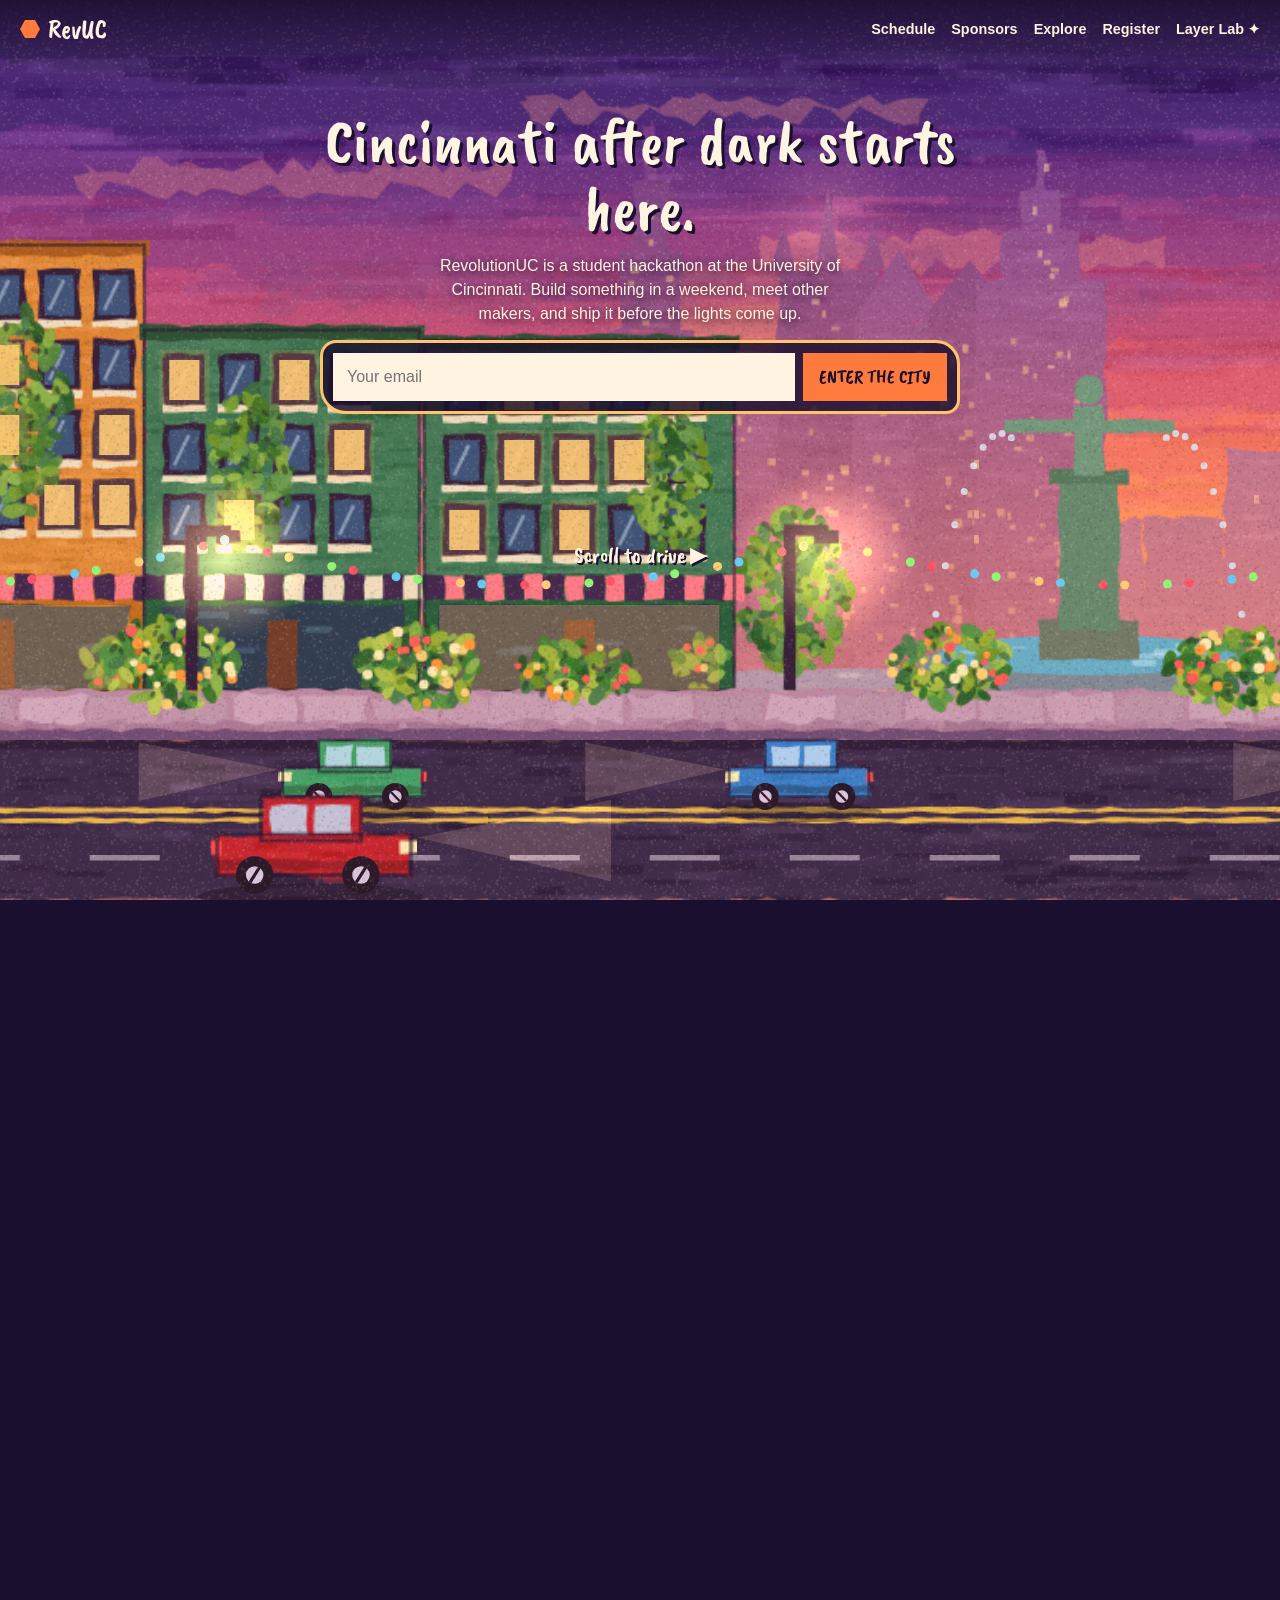
==== index.html @ 21fd662c "fixed index + added layerlab" ====
<!DOCTYPE html>
<html lang="en">
<head>
<meta charset="utf-8">
<meta name="viewport" content="width=device-width, initial-scale=1, viewport-fit=cover">
<title>RevUC – Cincinnati Painted Drive</title>
<link href="https://fonts.googleapis.com/css2?family=Caveat+Brush&display=swap" rel="stylesheet">
<style>
:root{--ink:#1a0f2e;--orange:#ff7a3d;--gold:#ffc46b;--paper:#fff3e2;--magenta:#c2307a;--glass:rgba(26,15,46,.82);
--px:"Caveat Brush","Comic Sans MS",cursive;
box-sizing:border-box;padding-top:env(safe-area-inset-top,0px);padding-bottom:env(safe-area-inset-bottom,0px);color-scheme:dark}
html{scroll-padding-top:env(safe-area-inset-top,0px)}
*{box-sizing:border-box}
body{margin:0;background:var(--ink);color:var(--paper);font-family:"Chivo","Helvetica Neue",Arial,sans-serif;overflow-x:hidden}
#track{height:650vh}
#stage{position:sticky;top:0;height:100vh;overflow:hidden;background:linear-gradient(#2b1a5e 0%,#5e2a88 28%,#a8367f 46%,#ee6358 62%,#ffb35c 74%,#2a1a44 75%)}   /* sunset fallback, always visible */
#loading{position:absolute;left:50%;bottom:12vh;transform:translateX(-50%);z-index:9;font-family:var(--px);font-size:1.4rem;text-shadow:2px 2px 0 #1a0f2e;text-align:center;max-width:90vw}
#cv{position:absolute;inset:0;width:100%;height:100%}
header{position:fixed;top:0;left:0;right:0;z-index:20;display:flex;justify-content:space-between;align-items:center;padding:calc(12px + env(safe-area-inset-top,0px)) 20px 12px;background:linear-gradient(rgba(26,15,46,.85),transparent)}
.logo{font-family:var(--px);font-size:1.7rem;color:var(--paper);text-decoration:none;display:flex;align-items:center;gap:8px}
.logo i{width:20px;height:20px;background:var(--orange);clip-path:polygon(25% 5%,75% 5%,100% 50%,75% 95%,25% 95%,0 50%)}
nav a{color:var(--paper);text-decoration:none;margin-left:16px;font-weight:700;font-size:.9rem}
nav a:hover,nav a:focus-visible{color:var(--gold);outline:none;text-decoration:underline}
#hero{position:absolute;left:50%;top:12vh;transform:translateX(-50%);width:min(640px,92vw);text-align:center;z-index:7}
#hero h1{font-family:var(--px);font-weight:400;font-size:clamp(2rem,6vw,4rem);line-height:1.05;margin:0;text-shadow:3px 3px 0 #1a0f2e}
#hero p{font-size:1rem;line-height:1.5;margin:12px auto 0;max-width:46ch;text-shadow:0 2px 8px rgba(26,15,46,.95)}
.enter{display:flex;gap:8px;flex-wrap:wrap;margin-top:14px;background:var(--glass);padding:10px;border:3px solid var(--gold);border-radius:16px 24px 14px 26px}
.enter input{flex:1 1 180px;padding:12px 14px;border:0;font:inherit;background:#fff3e2;color:#1a0f2e}
.enter button{padding:12px 16px;border:0;background:var(--orange);color:#1a0f2e;font-family:var(--px);font-size:1.2rem;cursor:pointer}
button:focus-visible,input:focus-visible{outline:3px solid var(--gold);outline-offset:2px}
#msg{min-height:1.4em;margin:8px 0 0;font-weight:700;color:var(--gold)}
#hint{position:absolute;left:50%;top:60vh;transform:translateX(-50%);z-index:7;font-family:var(--px);font-size:1.4rem;text-shadow:2px 2px 0 #1a0f2e;white-space:nowrap}
.o{position:absolute;left:0;top:0;transform-origin:50% 100%;translate:-50% -100%;z-index:4}
.sign{position:relative;width:460px;height:440px}
.pole{position:absolute;left:50%;bottom:0;width:14px;height:50%;background:#2c2c3e;transform:translateX(-50%)}
.hex{position:absolute;left:50%;top:0;transform:translateX(-50%);width:260px;height:170px;background:var(--paper);clip-path:polygon(22% 0,78% 0,100% 50%,78% 100%,22% 100%,0 50%);display:grid;place-items:center}
.hex::before{content:"";position:absolute;inset:7px;background:var(--ink);clip-path:inherit}
.hex h2{position:relative;font-family:var(--px);font-weight:400;font-size:2rem;margin:0}
.arrow{position:absolute;background:var(--paper);color:var(--ink);padding:8px 14px;font-weight:700;font-size:13px;line-height:1.25;white-space:nowrap}
.arrow b{display:block;font-size:12px;color:var(--magenta)}
.a1{left:0;top:42%;clip-path:polygon(0 50%,12% 0,100% 0,100% 100%,12% 100%);padding-left:26px}
.a2{right:0;top:42%;clip-path:polygon(0 0,88% 0,100% 50%,88% 100%,0 100%);padding-right:28px}
.a3{left:0;top:62%;clip-path:polygon(0 50%,12% 0,100% 0,100% 100%,12% 100%);padding-left:26px}
.a4{right:0;top:62%;clip-path:polygon(0 0,88% 0,100% 50%,88% 100%,0 100%);padding-right:28px}
.spons{position:relative;width:560px;height:150px}
.spons::before,.spons::after{content:"";position:absolute;top:-70px;width:5px;height:70px;background:#2c2c3e}
.spons::before{left:70px}.spons::after{right:70px}
.spons .bar{position:absolute;left:0;right:0;top:0;height:150px;background:#2c2c3e;border:4px solid #6a6a86;padding:10px 14px}
.spons h2{font-family:var(--px);font-weight:400;font-size:1.9rem;letter-spacing:.08em;text-align:center;margin:0 0 10px}
.logos{display:flex;gap:10px}
.logos div{flex:1;height:70px;background:var(--paper);color:var(--magenta);display:grid;place-items:center;font-weight:800}
.spons .p1,.spons .p2{position:absolute;top:150px;bottom:0;width:16px;background:#2c2c3e}
.p1{left:30px}.p2{right:30px}
/* subway-style map sign near the end of the drive */
.subwrap{position:relative;width:860px;padding-bottom:70px}
.sub{position:relative;background:#14172a;border:6px solid #0b0c18;border-radius:14px;padding-bottom:10px}
.subhead{display:flex;align-items:center;gap:14px;padding:12px 18px;background:#0b0c18}
.bullet{width:48px;height:48px;border-radius:50%;background:#e0407f;color:#fff;display:grid;place-items:center;font-family:var(--px);font-size:1.9rem}
.sub h2{font-family:var(--px);font-weight:400;font-size:2.6rem;margin:0;color:#fff;line-height:1}
.dest{margin-left:auto;font-weight:700;font-size:.95rem;color:#ffe9a8}
.sub .map{background:#fff;border:3px solid #1d1a26;border-radius:6px;margin:10px 14px 0}
.sub .map svg{width:100%;height:auto;display:block}
.sub .cap{margin:8px 18px 0;min-height:2.6em;color:#fff;font-size:1.05rem}
.legs i{position:absolute;bottom:0;width:16px;height:72px;background:#2c2c3e}
.legs i:first-child{left:90px}.legs i:last-child{right:90px}
.road-line{fill:none;stroke:#1d1a26;stroke-width:7;stroke-linecap:round;stroke-linejoin:round}
.road-in{fill:none;stroke:#fff;stroke-width:3;stroke-linecap:round}
.node{cursor:pointer}
.node circle{fill:#ffe9a8;stroke:#1d1a26;stroke-width:4;transition:fill .2s}
.node:hover circle,.node:focus-visible circle,.node.on circle{fill:#e0407f}
.node text{font-weight:600;font-size:15px;fill:#1d1a26}
</style>
</head>
<body>
<header>
  <a class="logo" href="#start"><i></i>RevUC</a>
  <nav><a href="#schedule">Schedule</a><a href="#sponsors">Sponsors</a><a href="#explore">Explore</a><a href="#enter">Register</a><a href="layerLab.html">Layer Lab ✦</a></nav>
</header>
<main>
<div id="track">
 <div id="stage">
  <canvas id="cv" aria-label="Hand-painted Cincinnati street at sunset with a car driving right"></canvas>

  <div class="o" id="sched"><div class="sign"><div class="pole"></div><div class="hex"><h2>SCHEDULE</h2></div>
    <div class="arrow a1"><b>Fri, 6–8 PM</b>Check-in &amp; dinner</div><div class="arrow a2"><b>Fri, 9 PM</b>Opening &amp; mixer</div>
    <div class="arrow a3"><b>Sat, 10 AM–12 PM</b>Workshops</div><div class="arrow a4"><b>Sun, 11 AM</b>Demos &amp; awards</div></div></div>
  <div class="o" id="spon"><div class="spons"><div class="bar"><h2>SPONSORS</h2><div class="logos"><div>Logo</div><div>Logo</div><div>Logo</div><div>Logo</div></div></div></div></div>


  <!-- Subway-style map sign (the Explore Rev UC map); positioned along the road by the script -->
  <div class="o" id="subway"><div class="subwrap"><div class="sub">
    <div class="subhead"><span class="bullet">R</span><h2>Explore Rev UC</h2><span class="dest">Express to 1819 Innovation Hub ▶</span></div>
    <div class="map"><svg viewBox="0 0 800 420" role="img" aria-label="Map of the venue">
      <!-- Route: the id lets the train follow this exact path -->
      <path id="route" class="road-line" d="M120 100 C220 110 260 150 340 130 S470 110 540 150 S680 250 640 300 S520 300 450 280 S330 290 260 340 S160 350 150 270 S200 220 270 215 S380 200 440 230"/>
      <path class="road-in" d="M120 100 C220 110 260 150 340 130 S470 110 540 150 S680 250 640 300 S520 300 450 280 S330 290 260 340 S160 350 150 270 S200 220 270 215 S380 200 440 230"/>
      <!-- Train: 3 cars following the route; later start times make them trail the lead car -->
      <g id="train">
      <g><animateMotion dur="18s" begin="0s" repeatCount="indefinite" rotate="auto"><mpath href="#route"/></animateMotion>
        <animate attributeName="opacity" values="0;1;1;0" keyTimes="0;.04;.96;1" dur="18s" begin="0s" repeatCount="indefinite"/>
        <rect x="-13" y="-8" width="26" height="16" rx="3" fill="#6a2fd1" stroke="#1d1a26" stroke-width="3"/><rect x="-8" y="-4" width="5" height="5" fill="#fff"/><rect x="2" y="-4" width="5" height="5" fill="#fff"/></g>
      <g><animateMotion dur="18s" begin="-0.45s" repeatCount="indefinite" rotate="auto"><mpath href="#route"/></animateMotion>
        <animate attributeName="opacity" values="0;1;1;0" keyTimes="0;.04;.96;1" dur="18s" begin="-0.45s" repeatCount="indefinite"/>
        <rect x="-13" y="-8" width="26" height="16" rx="3" fill="#e0407f" stroke="#1d1a26" stroke-width="3"/><rect x="-8" y="-4" width="5" height="5" fill="#fff"/><rect x="2" y="-4" width="5" height="5" fill="#fff"/></g>
      <g><animateMotion dur="18s" begin="-0.9s" repeatCount="indefinite" rotate="auto"><mpath href="#route"/></animateMotion>
        <animate attributeName="opacity" values="0;1;1;0" keyTimes="0;.04;.96;1" dur="18s" begin="-0.9s" repeatCount="indefinite"/>
        <rect x="-14" y="-8" width="28" height="16" rx="6" fill="#f6c945" stroke="#1d1a26" stroke-width="3"/><rect x="-4" y="-4" width="5" height="5" fill="#fff"/><rect x="5" y="-4" width="6" height="5" fill="#8fe3f0"/></g>
      </g>
      <!-- Stops: data-t is the text shown when a stop is tapped -->
      <g id="nodes">
      <g class="node" tabindex="0" data-t="Check-in: pick up your badge and meet your team."><circle cx="120" cy="100" r="16"/><text x="100" y="72">Check-in</text></g>
      <g class="node" tabindex="0" data-t="Hacking floor: where teams build for the whole event."><circle cx="340" cy="130" r="16"/><text x="318" y="108">Hack floor</text></g>
      <g class="node" tabindex="0" data-t="Workshops: short sessions on tools, APIs, and design."><circle cx="540" cy="150" r="16"/><text x="520" y="128">Workshops</text></g>
      <g class="node" tabindex="0" data-t="Food and rest: meals, snacks, and a quiet corner."><circle cx="640" cy="300" r="16"/><text x="588" y="340">Food + rest</text></g>
      <g class="node" tabindex="0" data-t="Mentors: drop in for help on a stuck project."><circle cx="260" cy="340" r="16"/><text x="236" y="378">Mentors</text></g>
      <g class="node" tabindex="0" data-t="Demo stage: show what you built and meet the judges."><circle cx="440" cy="230" r="16"/><text x="410" y="266">Demos</text></g>
      </g>
    </svg></div>
    <div class="cap" id="cap" aria-live="polite">Tap a stop to see what happens there.</div>
  </div><div class="legs"><i></i><i></i></div></div></div>

  <div id="hero">
    <h1>Cincinnati after dark starts here.</h1>
    <p>RevolutionUC is a student hackathon at the University of Cincinnati. Build something in a weekend, meet other makers, and ship it before the lights come up.</p>
    <form class="enter" onsubmit="return false">
      <input id="city" type="email" placeholder="Your email" aria-label="Your email">
      <button id="go" type="button">ENTER THE CITY</button>
    </form>
    <div id="msg" role="status"></div>
  </div>
  <div id="loading">Painting the city…</div>
  <div id="hint">Scroll to drive ▶</div>
 </div>
</div>
</main>

<script>
(function(){
/* ========== SETTINGS ==========
   Everything is drawn in "units" on a canvas that is 180 units tall (VH).
   GY = ground line under the buildings, RD = top of the road, WL = total world length. */
var VH=180,GY=138,RD=148,WL=3800,RS=3;
var cv=document.getElementById('cv'),g=cv.getContext('2d'),track=document.getElementById('track'),
    hero=document.getElementById('hero'),hint=document.getElementById('hint'),
    sched=document.getElementById('sched'),spon=document.getElementById('spon'),subw=document.getElementById('subway');
var W,H,VW,U,DPR,camMax,camS=0,SX,PX,BX,seed=5,FAR=[],MID=[],gaps=[],cars=[],BR={},t=0,pr=0,vel=0,S={},LM={},grain;

/* ====================================================================
   IMAGE SWAP POINTS  (put your own artwork here)
   --------------------------------------------------------------------
   Everything on screen is painted by code at startup. To use an image
   instead, set the matching entry below to a URL. Leave null to keep the
   painted version. Each image is auto-fitted: it is scaled to the layer's
   height and repeated sideways, so a wide panorama that tiles works best.
   (Tiles, sprites and the paper grain are stretched to their exact size.)

   In a published artifact, remote URLs are blocked: use a data: URL
   ('data:image/png;base64,....'). On your own site, use normal paths
   such as 'img/far.png'.

   LAYER ORDER (back to front)      parallax   export size (3 px per unit)
     1  sky       sunset bands, clouds     2%   any width x 540 px
     2  sun       sun disc + halo          3%   240 x 240 px
     3  far       far skyline + towers    10%   any width x 540 px
     4  midfar    Union Terminal          22%   any width x 540 px
     5  mid       street buildings, Fountain Square, UC, 1819 Hub   55%   any width x 540 px
     6  bridge    Roebling Bridge        100%   3060 x 540 px (world strip)
     7  walk      sidewalk + lamps       100%   1080 x 150 px (tile, repeats every 360 units)
     8  road      asphalt                100%   1080 x 96 px  (tile, repeats every 360 units)
     9  cars      7 sprites, facing right       102 x 60 px each (index 6 = player's car)
    10  glow      soft light sprite (lamps, windows)   102 x 102 px
    11  grain     paper texture over everything   any square, repeats
   ==================================================================== */
var IMAGES={sky:null,sun:null,far:null,midfar:null,mid:null,bridge:null,walk:null,road:null,
            cars:[null,null,null,null,null,null,null],glow:null,grain:null};
/* Effects that are drawn by code at fixed spots (flashing windows, tower glows, fountain spray).
   They switch off automatically when you replace the layer they sit on, so they don't float in the wrong place. */
var FX={windows:true,glow:true,spray:true};
/* Q = scroll progress (0 to 1) at which each landmark is centered on screen */
var Q={carew:.08,fifth:.14,gat:.18,pnc:.22,scripps:.26,ws:.30,fs:.12,sch:.24,br:.34,ut:.66,uc:.80,sub:.86};
function rnd(){seed=(seed*16807)%2147483647;return seed/2147483647}
function hh(a,b){var n=Math.sin(a*12.9898+b*78.233)*43758.5453;return n-Math.floor(n)}
function mod(a,n){return((a%n)+n)%n}
function cl(v){return v<0?0:v>255?255:v|0}
function jit(col,k){if(col.charAt(0)!=='#')return col;var n=parseInt(col.slice(1),16),d=(rnd()-.5)*k;return'rgb('+cl((n>>16)+d)+','+cl((n>>8&255)+d)+','+cl((n&255)+d)+')'}
function dk(col,k){var n=parseInt(col.slice(1),16);return'rgb('+cl((n>>16)-k)+','+cl((n>>8&255)-k)+','+cl((n&255)-k)+')'}
function mk(w,h){var c=document.createElement('canvas');c.width=Math.ceil(w*RS);c.height=Math.ceil(h*RS);var x=c.getContext('2d');x.scale(RS,RS);return{c:c,x:x}}

/* ========== BRUSH HELPERS (the painted look) ========== */
function poly(c,x,y,w,h,col,wb,a){var J=function(){return(rnd()-.5)*2*wb},i;c.globalAlpha=a==null?1:a;c.fillStyle=col;c.beginPath();c.moveTo(x+J(),y+J());
  for(i=x;i<x+w;i+=3)c.lineTo(i,y+J());for(i=y;i<y+h;i+=3)c.lineTo(x+w+J(),i);for(i=x+w;i>x;i-=3)c.lineTo(i,y+h+J());for(i=y+h;i>y;i-=3)c.lineTo(x+J(),i);c.closePath();c.fill();c.globalAlpha=1}
function strokes(c,x,y,w,h,col,n,len,a,th){c.globalAlpha=a;for(var i=0;i<n;i++){var l=len*(.5+rnd());c.fillStyle=jit(col,50);c.fillRect(x+rnd()*Math.max(1,w-l),y+rnd()*h,l,th*(.6+rnd()))}c.globalAlpha=1}
function wall(c,x,y,w,h,col){poly(c,x,y,w,h,col,.7);strokes(c,x,y,w,h,col,w*h/10,9,.35,1.3);strokes(c,x,y,w,h,dk(col,45),w*h/38,5,.3,.7)}
function leaf(c,x,y,r,col,a){c.save();c.translate(x,y);c.rotate(rnd()*3.14);c.globalAlpha=a;c.fillStyle=col;c.beginPath();c.ellipse(0,0,r,r*.55,0,0,6.283);c.fill();c.restore();c.globalAlpha=1}
function foliage(c,x,y,w,h,cols,fl){var n=w*h/4|0,i,a,r;
  for(i=0;i<n;i++){a=rnd()*6.283;r=Math.sqrt(rnd());leaf(c,x+w/2+Math.cos(a)*r*w/2,y+h/2+Math.sin(a)*r*h/2,1.1+rnd()*1.6,jit(cols[rnd()*cols.length|0],44),.93)}
  for(i=0;i<n/6;i++){a=rnd()*6.283;r=Math.sqrt(rnd());leaf(c,x+w/2+Math.cos(a)*r*w/2,y+h/2+Math.sin(a)*r*h/2,.6+rnd()*.5,'#1c2a24',.55)}
  if(fl)for(i=0;i<n/5;i++){a=rnd()*6.283;r=Math.sqrt(rnd());c.fillStyle=fl[rnd()*fl.length|0];c.beginPath();c.arc(x+w/2+Math.cos(a)*r*w/2,y+h/2+Math.sin(a)*r*h/2,.7+rnd()*.5,0,6.283);c.fill()}}
function circ(c,cx,cy,r,col,a){c.globalAlpha=a;c.fillStyle=col;c.beginPath();for(var i=0;i<18;i++){var an=i/18*6.283,rr=r*(1+(rnd()-.5)*.07);c.lineTo(cx+Math.cos(an)*rr,cy+Math.sin(an)*rr)}c.closePath();c.fill();c.globalAlpha=1}

/* ========== BUILD: lay out the world (positions only, no drawing) ========== */
function build(){
  seed=5;camMax=WL-VW;var x=-10,L=camMax*.1+VW+60,i;FAR=[];
  // generic far skyline filler
  while(x<L){var w=9+(rnd()*12|0),h=22+(rnd()*48|0),b={x:x,w:w,h:h,win:[]};
    for(var wy=GY-h+4;wy<GY-30;wy+=5)for(var wx=2;wx<w-2;wx+=4)if(rnd()<.16)b.win.push(wx,wy,rnd()*9|0);
    FAR.push(b);x+=w+(rnd()*3|0)}
  // named downtown towers sit on the far layer (moves at 10% of the car's speed)
  ['carew','fifth','gat','pnc','scripps','ws'].forEach(function(n){LM[n]=Q[n]*camMax*.1+VW*.5});
  LM.ut=Q.ut*camMax*.22+VW*.5;                      // Union Terminal: mid-far layer (22%)
  // Roebling Bridge: a full-speed foreground strip; tower 1 reaches the car at scroll Q.br
  var t1=Q.br*camMax+VW*(.12+.5*Q.br)+22;
  BR={x0:t1-130,w:1020,t1:130,t2:890};
  // mid layer (55% speed): gaps where no regular buildings are drawn
  var cfs=Q.fs*camMax*.55+VW*.5,cut=Q.ut*camMax*.55+VW*.5;LM.fs=cfs;
  gaps=[[cfs-80,cfs+80],[.55*(BR.x0-VW)-10,.55*(BR.x0+BR.w)+VW+10],[cut-VW*.58,cut+VW*.58]];   // fountain, bridge, terminal
  var specs=[{c:Q.uc*camMax*.55+VW*.5,w:170,sp:'uc'},{c:camMax*.55+VW*.74,w:176,sp:'hub'}],si=0;
  var pal=[['#b5503a','#7e2f22'],['#e08a3a','#a85a1f'],['#7a3a78','#4d2049'],['#3a7a58','#214d35'],['#3a4a80','#212a4f'],['#c8643a','#823a20'],['#d9b45a','#a8822f']];
  MID=[];x=-20;L=camMax*.55+VW+80;
  while(x<L){gaps.forEach(function(gp){if(x>gp[0]-30&&x<gp[1])x=gp[1]});
    if(si<2&&x>=specs[si].c-specs[si].w/2-20){          // UC campus + 1819 Innovation Hub
      var s=specs[si++],hub=s.sp==='hub',m={x:Math.max(x,s.c-s.w/2),w:s.w,h:hub?108:112,sp:s.sp,c:hub?'#7a96b4':'#9a3a2e',d:hub?'#4a6684':'#5a1f1a',aw:'#fff',bar:false,lit:hub,vine:false,tank:false,ww:hub?26:6,wh:hub?14:8,lr:hub?[s.w/2-17,26,34,26]:null,win:[]};
      if(hub){for(var ry=18;ry<=62;ry+=22)for(var rx=12;rx<150;rx+=40){var q=rnd();m.win.push(rx,ry,q<.5?1:(q<.7?2:0),rnd()*9|0)}}
      else{[6,22,38,112,152].forEach(function(dx){[66,78].forEach(function(dy){var q=rnd();m.win.push(dx,dy,q<.5?1:(q<.7?2:0),rnd()*9|0)})})}
      MID.push(m);x=m.x+m.w+4;continue}
    var w2=38+(rnd()*28|0),h2=46+(rnd()*44|0),c=pal[rnd()*7|0],m2={x:x,w:w2,h:h2,c:c[0],d:c[1],aw:rnd()>.5?'#f0e2c4':'#ff7a8a',bar:rnd()<.12,lit:rnd()<.6,vine:rnd()<.55,tank:rnd()<.25,ww:6,wh:8,lr:[3,17,w2-6,17],win:[]};
    for(var wy2=6;wy2<h2-30;wy2+=14)for(var wx2=5;wx2<w2-8;wx2+=11){var r=rnd();m2.win.push(wx2,wy2,r<.45?1:(r<.62?2:0),rnd()*9|0)}
    MID.push(m2);x+=w2+(rnd()*2|0)}
  cars=[];for(i=0;i<7;i++)cars.push({x0:rnd()*400,v:16+rnd()*22,k:i%6,y:i%2?157:161});
  // world x of the three big signs (sponsors hangs over the middle of the bridge)
  SX=Q.sch*camMax+VW*(.12+.5*Q.sch)+30;PX=BR.x0+510;BX=Q.sub*camMax+VW*(.12+.5*Q.sub)+30}

/* ========== PAINT: pre-render every layer once into offscreen canvases ========== */
var SKY=['#2b1a5e','#40247a','#5e2a88','#82308a','#a8367f','#cf4373','#ee6358','#ff8a4c','#ffb35c','#ffd27a'];
function tier(c,cx,y,w,h,col,plain){poly(c,cx-w/2,y-h,w,h,col,.5);strokes(c,cx-w/2,y-h,w,h,col,w*h/9,8,.3,1);strokes(c,cx-w/2,y-h,w,h,'#9a62b8',w*h/50,6,.25,.8);if(!plain)strokes(c,cx-w/2+1,y-h+2,w-2,h-3,'#ffd9a0',w*h/45,1.2,.55,1.2)}
function cap(c,cx,y,w,h,col){c.fillStyle=col;c.beginPath();c.moveTo(cx-w/2,y);c.lineTo(cx,y-h);c.lineTo(cx+w/2,y);c.fill()}
function fountain(c,cx){   // Fountain Square: Tyler Davidson fountain ("Genius of Water")
  poly(c,cx-72,GY-4,144,4,'#b09ab0',.5);strokes(c,cx-72,GY-4,144,4,'#d8c0cc',40,6,.4,.8);
  c.fillStyle='#7a8a9a';c.beginPath();c.ellipse(cx,GY-5,34,6,0,0,6.283);c.fill();
  c.fillStyle='#5fb0d0';c.beginPath();c.ellipse(cx,GY-7,30,4,0,0,6.283);c.fill();strokes(c,cx-26,GY-10,52,5,'#bfe8ff',14,5,.5,.8);
  poly(c,cx-10,GY-14,20,8,'#6a7a6a',.3);poly(c,cx-6,GY-42,12,30,'#5f8a70',.4);poly(c,cx-8,GY-44,16,3,'#4f7a60',.3);
  poly(c,cx-3,GY-57,6,14,'#6a9a80',.3);circ(c,cx,GY-60,3,'#6a9a80',1);poly(c,cx-17,GY-54,34,2.4,'#6a9a80',.3);
  foliage(c,cx-70,GY-36,22,32,['#4f8a3a','#7aa83a','#2f6a3a'],null);foliage(c,cx+48,GY-36,22,32,['#4f8a3a','#7aa83a','#2f6a3a'],null)}
function ucBody(c,b){var cx=b.x+b.w/2,i;   // UC campus: brick wings + clock tower
  wall(c,b.x,GY-52,62,52,'#a8452f');wall(c,b.x+b.w-62,GY-52,62,52,'#a8452f');wall(c,cx-14,GY-112,28,112,'#9a3a2e');
  poly(c,b.x-1,GY-54,64,3,b.d,.3);poly(c,b.x+b.w-63,GY-54,64,3,b.d,.3);
  for(i=0;i<4;i++)poly(c,b.x+8+i*13,GY-22,3,22,'#f0e6d4',.3);poly(c,b.x+4,GY-26,52,3,'#f0e6d4',.3);
  poly(c,cx-8,GY-80,16,12,'#2a1a3a',.3);circ(c,cx,GY-96,6.5,'#f6f1e7',1);
  c.strokeStyle='#2a1a3a';c.lineWidth=.7;c.beginPath();c.moveTo(cx,GY-96);c.lineTo(cx,GY-100);c.moveTo(cx,GY-96);c.lineTo(cx+3,GY-95);c.stroke();
  c.fillStyle='#3a2a4a';c.beginPath();c.moveTo(cx-16,GY-112);c.lineTo(cx,GY-136);c.lineTo(cx+16,GY-112);c.fill();
  poly(c,b.x+b.w-46,GY-46,22,18,'#c4202e',.3);c.fillStyle='#fff';c.font='bold 11px Georgia,serif';c.fillText('UC',b.x+b.w-41,GY-33);
  poly(c,b.x-26,GY-5,b.w+52,5,'#5b8a52',.6);
  foliage(c,b.x-26,GY-38,26,36,['#4f8a3a','#7aa83a','#2f6a3a'],null);foliage(c,b.x+b.w,GY-38,26,36,['#4f8a3a','#7aa83a','#2f6a3a'],['#ffd27a'])}
function hubBody(c,b){   // 1819 Innovation Hub: glass-and-steel box with a red top band
  wall(c,b.x,GY-108,b.w,108,b.c);poly(c,b.x-2,GY-122,b.w+4,20,'#c4202e',.4);
  c.fillStyle='#fff';c.font='bold 16px Arial,sans-serif';c.fillText('1819',b.x+8,GY-105);c.font='bold 9px Arial,sans-serif';c.fillText('INNOVATION HUB',b.x+48,GY-106);
  poly(c,b.x+b.w/2-18,GY-28,36,28,'#2a3a54',.4);poly(c,b.x+b.w/2-.5,GY-28,1,28,'#8aa0b8',.1);
  poly(c,b.x-2,GY-3,b.w+4,3,'#9a8a9a',.4);
  foliage(c,b.x-16,GY-24,20,22,['#4f8a3a','#7aa83a'],['#ff7a8a','#ffd27a']);foliage(c,b.x+b.w-4,GY-24,20,22,['#4f8a3a','#7aa83a'],['#ff7a8a','#ffd27a'])}

function paint(){
  seed=77;var i,j,k,c,s;
  // sky: banded gradient with horizontal brush streaks and clouds
  
  // ◄ IMAGE SWAP: IMAGES.sky replaces this layer
  s=mk(VW+100,VH);c=s.x;S.sky=s.c;
  for(i=0;i<10;i++)poly(c,-4,i*14-2,VW+108,17,SKY[i],1.4);
  for(i=0;i<9;i++){strokes(c,0,(i+1)*14-3,VW+100,6,SKY[i+1],(VW+100)/3,28,.55,2.2);strokes(c,0,(i+1)*14-4,VW+100,6,SKY[i],(VW+100)/5,24,.4,2)}
  for(i=0;i<14;i++)poly(c,rnd()*(VW+60),18+rnd()*80,30+rnd()*70,3+rnd()*4,rnd()>.5?'#ff9a8a':'#6a3a8a',2,.3);
  // sun and soft glow sprites
  
  // ◄ IMAGE SWAP: IMAGES.sun replaces this layer
  s=mk(80,80);c=s.x;S.sun=s.c;circ(c,40,40,37,'#ffd27a',.12);circ(c,40,40,28,'#ffd27a',.18);circ(c,40,40,18,'#fff0b8',1);strokes(c,24,28,32,24,'#ffe9a0',10,10,.4,1.2);
  
  // ◄ IMAGE SWAP: IMAGES.glow replaces this layer
  s=mk(34,34);c=s.x;S.glow=s.c;var gr=c.createRadialGradient(17,17,0,17,17,17);gr.addColorStop(0,'rgba(255,214,130,.95)');gr.addColorStop(1,'rgba(255,170,90,0)');c.fillStyle=gr;c.fillRect(0,0,34,34);
  // far layer: filler skyline + the named downtown towers
  
  // ◄ IMAGE SWAP: IMAGES.far replaces this layer
  s=mk(camMax*.1+VW+60,VH);c=s.x;S.far=s.c;var TC='#6e3a8c';
  FAR.forEach(function(b){poly(c,b.x,GY-b.h,b.w,b.h,jit('#8f5aa0',24),.9);strokes(c,b.x,GY-b.h,b.w,b.h,'#b57ac0',b.w*b.h/30,6,.22,1)});
  tier(c,LM.carew,GY,24,52,TC);tier(c,LM.carew,GY-52,18,20,TC);tier(c,LM.carew,GY-72,12,16,TC);tier(c,LM.carew,GY-88,7,14,TC);tier(c,LM.carew,GY-102,2.4,11,TC);   // Carew Tower (stepped)
  tier(c,LM.fifth,GY,28,58,'#7a449a');c.fillStyle='#7a449a';c.beginPath();c.moveTo(LM.fifth-14,GY-58);c.lineTo(LM.fifth+14,GY-58);c.lineTo(LM.fifth+14,GY-73);c.fill();   // Fifth Third Center (slanted top)
  tier(c,LM.gat,GY,20,84,TC);   // Great American Tower + tiara crown
  [[-9,10],[0,17],[9,10]].forEach(function(sp){c.fillStyle=TC;c.beginPath();c.moveTo(LM.gat+sp[0]-2.4,GY-84);c.lineTo(LM.gat+sp[0],GY-84-sp[1]);c.lineTo(LM.gat+sp[0]+2.4,GY-84);c.fill()});
  tier(c,LM.pnc,GY,18,74,'#7a449a');cap(c,LM.pnc,GY-74,18,14,'#7a449a');   // PNC Tower (pyramid cap)
  tier(c,LM.scripps,GY,22,64,TC);tier(c,LM.scripps,GY-64,16,12,TC);cap(c,LM.scripps,GY-76,16,10,TC);   // Scripps Center
  tier(c,LM.ws,GY,26,82,'#7a449a');tier(c,LM.ws,GY-82,16,10,'#7a449a');tier(c,LM.ws,GY-92,8,8,'#7a449a');tier(c,LM.ws,GY-100,2,8,'#7a449a');   // Western & Southern
  var hz=c.createLinearGradient(0,GY-110,0,GY);hz.addColorStop(0,'rgba(255,150,120,0)');hz.addColorStop(1,'rgba(255,150,120,.4)');c.fillStyle=hz;c.fillRect(0,0,camMax*.1+VW+60,VH);
  // Union Terminal (half dome) on the mid-far layer
  
  // ◄ IMAGE SWAP: IMAGES.midfar replaces this layer
  s=mk(camMax*.22+VW+60,VH);c=s.x;S.b=s.c;
  var ux=LM.ut;poly(c,ux-47,GY-16,94,16,'#7a4488',.5);poly(c,ux-31,GY-24,62,9,'#7a4488',.4);
  for(i=30;i>=20;i-=2){c.fillStyle=i%4?'#8a5498':'#7a4488';c.beginPath();c.arc(ux,GY-24,i,Math.PI,0);c.closePath();c.fill()}
  c.fillStyle='#2a1548';c.beginPath();c.arc(ux,GY-24,19,Math.PI,0);c.closePath();c.fill();strokes(c,ux-30,GY-50,60,26,'#a870b8',30,8,.25,.9);
  c.fillStyle=hz;c.fillRect(0,0,camMax*.22+VW+60,VH);
  // mid layer: street buildings, Fountain Square, campus lawn, UC, 1819 Hub
  
  // ◄ IMAGE SWAP: IMAGES.mid replaces this layer
  s=mk(camMax*.55+VW+80,VH);c=s.x;S.mid=s.c;
  fountain(c,LM.fs);
  poly(c,gaps[2][0],GY-6,gaps[2][1]-gaps[2][0],6,'#5b8a52',.7);for(i=0;i<8;i++)foliage(c,gaps[2][0]+rnd()*(gaps[2][1]-gaps[2][0]-16),GY-12,16,12,['#4f8a3a','#7aa83a','#2f6a3a'],['#ff7a8a','#ffd27a']);
  MID.forEach(function(b){var top=GY-b.h;
    if(b.sp==='uc')ucBody(c,b);else if(b.sp==='hub')hubBody(c,b);
    else{wall(c,b.x,top,b.w,b.h,b.c);poly(c,b.x-1,top-1,b.w+2,3,b.d,.4);
      if(b.tank){poly(c,b.x+b.w*.3,top-9,9,9,b.d,.5);poly(c,b.x+b.w*.3-1,top-11,11,3,'#5a3a2a',.4)}}
    for(k=0;k<b.win.length;k+=4){var wx=b.x+b.win[k],wy=top+b.win[k+1];   // painted window + highlight
      poly(c,wx-1.2,wy-1.2,b.ww+2.4,b.wh+2.4,'#2a1a3a',.35);poly(c,wx,wy,b.ww,b.wh,'#34527e',.25);
      c.globalAlpha=.5;c.strokeStyle='#cfe8ff';c.lineWidth=.7;c.beginPath();c.moveTo(wx+1,wy+b.wh-1);c.lineTo(wx+b.ww*.65,wy+1);c.stroke();c.globalAlpha=1;poly(c,wx-1.5,wy+b.wh+1,b.ww+3,1.5,'#f0e2c4',.3)}
    if(!b.sp){   // vines + shopfront (awning, glass, door, planter)
      if(b.vine)foliage(c,b.x+rnd()*(b.w-14),top+6+rnd()*10,12+rnd()*8,b.h*.45,['#4f8a3a','#7aa83a','#2f6a3a'],null);
      poly(c,b.x,GY-23,b.w,23,dk(b.c,30),.5);
      for(j=0;j<b.w;j+=4)poly(c,b.x+j,GY-23,4,5,(j/4|0)%2?b.aw:'#3a2250',.35);
      poly(c,b.x+3,GY-17,b.w-6,17,'#243a52',.4);strokes(c,b.x+3,GY-17,b.w-6,17,'#5a8ab0',6,6,.3,1);
      poly(c,b.x+b.w/2-3,GY-14,6,14,'#6a3a2a',.3);
      foliage(c,b.x+b.w-12,GY-10,10,10,['#3f8a3a','#7aa83a'],['#ff5a5a','#ffd27a'])}
    if(!b.sp){c.strokeStyle='rgba(26,15,46,.55)';c.lineWidth=.7;c.strokeRect(b.x,top,b.w,b.h)}});
  // Roebling Bridge: stone towers, blue suspension cables, railing and river (full-speed strip)
  
  // ◄ IMAGE SWAP: IMAGES.bridge replaces this layer
  s=mk(BR.w,VH);c=s.x;S.br=s.c;var cy,u,xx;
  poly(c,0,112,BR.w,36,'#46347a',.8);strokes(c,0,112,BR.w,36,'#7a5ab0',BR.w*.9,8,.3,1);strokes(c,0,112,BR.w,36,'#ff9a6a',BR.w*.2,6,.3,.9);strokes(c,0,112,BR.w,8,'#ffd27a',BR.w*.1,10,.25,.8);
  [BR.t1,BR.t2].forEach(function(tx){tier(c,tx,148,32,124,'#9a7890',true);
    c.fillStyle='#2a1a3a';c.beginPath();c.moveTo(tx-8,148);c.lineTo(tx-8,112);c.quadraticCurveTo(tx-8,100,tx,92);c.quadraticCurveTo(tx+8,100,tx+8,112);c.lineTo(tx+8,148);c.fill();
    [66,46].forEach(function(ay){c.beginPath();c.moveTo(tx-3,ay+10);c.lineTo(tx-3,ay+3);c.quadraticCurveTo(tx-3,ay-2,tx,ay-4);c.quadraticCurveTo(tx+3,ay-2,tx+3,ay+3);c.lineTo(tx+3,ay+10);c.fill()});
    poly(c,tx-18,22,36,4,'#7a5870',.3)});
  poly(c,0,138,BR.w,3,'#3f6fd0',.3);poly(c,0,141,BR.w,8,'#6a4a78',.5);poly(c,0,133,BR.w,1.8,'#3f6fd0',.3);
  for(xx=0;xx<BR.w;xx+=8)poly(c,xx,134,1.6,8,'#3b2a5c',.2);
  c.strokeStyle='#3f6fd0';c.lineWidth=1.8;c.beginPath();c.moveTo(0,138);c.lineTo(BR.t1,30);c.moveTo(BR.t2,30);c.lineTo(BR.w,138);c.stroke();
  c.beginPath();c.moveTo(BR.t1,30);c.quadraticCurveTo((BR.t1+BR.t2)/2,186,BR.t2,30);c.stroke();   // main cable, sags to y=108
  c.strokeStyle='rgba(63,111,208,.85)';c.lineWidth=.5;
  for(xx=BR.t1+8;xx<BR.t2;xx+=7){u=(xx-BR.t1)/(BR.t2-BR.t1);cy=30*(1-u)*(1-u)+372*u*(1-u)+30*u*u;c.beginPath();c.moveTo(xx,cy);c.lineTo(xx,138);c.stroke()}
  for(xx=10;xx<BR.t1-6;xx+=12){cy=138-108*xx/BR.t1;c.beginPath();c.moveTo(xx,cy);c.lineTo(xx,138);c.stroke();c.beginPath();c.moveTo(BR.w-xx,cy);c.lineTo(BR.w-xx,138);c.stroke()}
  // sidewalk tile (lamps + planters) and road tile, both repeat every 360 units
  
  // ◄ IMAGE SWAP: IMAGES.walk replaces this layer
  s=mk(360,RD-(GY-40));c=s.x;S.walk=s.c;
  poly(c,-2,40,364,10,'#b88aa8',.5);
  for(i=-14;i<364;i+=14){poly(c,i,41,13,5.2,jit('#c8a2bc',34),.9,.8);poly(c,i+7,46.5,13,3.4,jit('#a87a9c',34),.9,.8)}
  poly(c,-2,48,364,2.2,'#6a4a78',.4);
  [18,92,150,236,296,346].forEach(function(px){var w=22+rnd()*8,h=12+rnd()*6;foliage(c,px-w/2,40-h*.8,w,h,['#3f8a3a','#7aa83a','#2f6a3a','#a8c040'],['#ffd27a','#ff5a5a','#ff9a3a','#fff0b8'])});
  [60,180,300].forEach(function(lx){poly(c,lx-1,8,2.4,32,'#2a1a3a',.2);poly(c,lx-1,7,9,2.2,'#2a1a3a',.2);poly(c,lx+5,8,5,2.6,'#2a1a3a',.2)});
  
  // ◄ IMAGE SWAP: IMAGES.road replaces this layer
  s=mk(360,VH-RD);c=s.x;S.road=s.c;
  poly(c,-2,0,364,32,'#33264a',.6);strokes(c,0,0,360,32,'#4a3866',200,12,.28,1.4);strokes(c,0,0,360,32,'#1a1030',160,10,.3,1.2);
  poly(c,-2,13.6,364,.9,'#e8b84a',.25);poly(c,-2,15.6,364,.9,'#e8b84a',.25);poly(c,-2,0,364,1.8,'#1a1030',.3,.6);
  // car sprites (6 traffic colors + the red player car)   ◄ IMAGE SWAP: IMAGES.cars[0..6] (6 = player)
  S.car=['#2f7fd0','#e8b84a','#3aa56a','#d04fa0','#e8e0d0','#ff7a3d','#c4202e'].map(function(col){
    var cs=mk(34,20),q=cs.x;poly(q,2,8.5,31,6.5,col,.5);poly(q,9,2.5,16,7,col,.5);
    poly(q,10.5,3.8,6,4.6,'#bfe3ff',.3,.85);poly(q,17.5,3.8,6,4.6,'#bfe3ff',.3,.85);
    strokes(q,2,8.5,31,6.5,col,16,6,.4,1);poly(q,2,12.7,31,1.6,'#000',.3,.25);
    poly(q,31,9.5,3,2.2,'#fff0b8',.3);poly(q,1,9.5,1.6,2.2,'#ff4a4a',.2);
    q.strokeStyle='rgba(26,15,46,.65)';q.lineWidth=.6;q.strokeRect(2,8.5,31,6.5);q.strokeRect(9,2.5,16,7);return cs.c});
  // paper grain overlay
  var gc=document.createElement('canvas');gc.width=gc.height=180;var gx=gc.getContext('2d');
  for(i=0;i<2600;i++){gx.globalAlpha=.25+rnd()*.35;gx.fillStyle=rnd()>.5?'#fff3e2':'#2a1a3a';var z=1+rnd()*1.6;gx.fillRect(rnd()*180,rnd()*180,z,z)}
  grain=g.createPattern(gc,'repeat')}   // ◄ IMAGE SWAP: IMAGES.grain replaces the paper texture (see applyImages)


/* ========== IMAGE LOADING: swaps painted layers for your images (see IMAGES at the top) ========== */
var IMG={};   // cache of loaded images, so a window resize doesn't reload them
function loadImg(src){return new Promise(function(ok,no){var im=new Image();im.onload=function(){ok(im)};im.onerror=no;im.src=src})}
/* Draw an image onto a fresh layer canvas of w x h units. 'tile' repeats it sideways at full height; 'stretch' fills exactly. */
function fitImg(im,w,h,stretch){var s=mk(w,h);
  if(stretch)s.x.drawImage(im,0,0,w,h);
  else{var iw=Math.max(1,im.width*h/im.height);for(var x=0;x<w;x+=iw)s.x.drawImage(im,x,0,iw,h)}
  return s.c}
function applyImages(){
  var slots={   // key: [where it goes, width in units, height in units, stretch?]
    sky:['sky',VW+100,VH],sun:['sun',80,80,1],far:['far',camMax*.1+VW+60,VH],midfar:['b',camMax*.22+VW+60,VH],
    mid:['mid',camMax*.55+VW+80,VH],bridge:['br',BR.w,VH],walk:['walk',360,RD-(GY-40),1],road:['road',360,VH-RD,1],glow:['glow',34,34,1]};
  Object.keys(slots).forEach(function(k){var src=IMAGES[k];if(!src)return;var d=slots[k];
    (IMG[k]?Promise.resolve(IMG[k]):loadImg(src).then(function(im){return IMG[k]=im})).then(function(im){
      S[d[0]]=fitImg(im,d[1],d[2],d[3]);
      if(k==='mid')FX.windows=FX.spray=false;      // painted windows/fountain no longer exist
      if(k==='far'||k==='midfar')FX.glow=false}).catch(function(){})});
  IMAGES.cars.forEach(function(src,i){if(!src)return;(IMG['car'+i]?Promise.resolve(IMG['car'+i]):loadImg(src).then(function(im){return IMG['car'+i]=im})).then(function(im){S.car[i]=fitImg(im,34,20,1)}).catch(function(){})});
  if(IMAGES.grain)loadImg(IMAGES.grain).then(function(im){grain=g.createPattern(im,'repeat')}).catch(function(){});
}

/* ========== DRAW: per-frame work (cars, lights, parallax) ========== */
function drawCar(x,y,d,spr,sc,spin,beam){
  g.save();g.translate(x,y);g.scale(d*sc,sc);
  g.globalAlpha=.35;g.fillStyle='#0c0618';g.beginPath();g.ellipse(0,.5,18,2.2,0,0,6.283);g.fill();g.globalAlpha=1;
  g.drawImage(spr,-17,-18,34,20);
  [-9,8].forEach(function(wx){g.fillStyle='#1c1228';g.beginPath();g.arc(wx,-3,3,0,6.283);g.fill();g.fillStyle='#d8c8e8';g.beginPath();g.arc(wx,-3,1.4,0,6.283);g.fill();
    g.strokeStyle='#1c1228';g.lineWidth=.5;g.beginPath();g.moveTo(wx+Math.cos(spin)*1.4,-3+Math.sin(spin)*1.4);g.lineTo(wx-Math.cos(spin)*1.4,-3-Math.sin(spin)*1.4);g.stroke()});
  if(beam){g.globalCompositeOperation='lighter';g.fillStyle='rgba(255,220,140,.14)';g.beginPath();g.moveTo(17,-9);g.lineTo(48,-15);g.lineTo(48,-2);g.closePath();g.fill();g.globalCompositeOperation='source-over'}
  g.restore()}
function layer(img,f){g.drawImage(img,camS*f*RS,0,VW*RS,VH*RS,0,0,VW,VH)}   // draw the visible slice of a parallax strip

function frame(now){
  t=now/1000;
  var tp=Math.min(1,Math.max(0,scrollY/(track.offsetHeight-H)));
  var old=camS;camS+=(tp*camMax-camS)*.14;vel=camS-old;pr=camS/camMax;       // smoothed scroll position
  var i,k,b,sx;
  // sky, sun, far skyline (+ twinkling windows, tower glows, beacons)
  g.clearRect(0,0,VW,VH);
  g.drawImage(S.sky,-camS*.02,0,VW+100,VH);       // LAYER 1  sky   ◄ IMAGES.sky
  g.drawImage(S.sun,VW*.62-camS*.03-40,48,80,80);   // LAYER 2  sun   ◄ IMAGES.sun
  layer(S.far,.1);                                  // LAYER 3  far skyline (10% speed)   ◄ IMAGES.far
  g.globalAlpha=.6;g.fillStyle='#ffd9a0';
  for(i=0;FX.glow&&i<FAR.length;i++){b=FAR[i];sx=b.x-camS*.1;if(sx>VW||sx+b.w<0)continue;
    for(k=0;k<b.win.length;k+=3)if(((t*1.2+b.win[k+2])|0)%7!==0)g.fillRect(sx+b.win[k],b.win[k+1],1,1.7)}
  g.globalAlpha=1;
  var gx=LM.gat-camS*.1,cx=LM.carew-camS*.1,ux=LM.ut-camS*.22;
  if(FX.glow){g.globalCompositeOperation='lighter';
  g.globalAlpha=.3+.15*Math.sin(t*2);g.drawImage(S.glow,gx-17,GY-84-28,34,34);
  g.globalAlpha=.25+.1*Math.sin(t*2+1);g.drawImage(S.glow,ux-17,GY-60,34,34);g.globalAlpha=1;g.globalCompositeOperation='source-over';
  g.fillStyle='#ff3b3b';if(((t*1.3)|0)%2){g.beginPath();g.arc(gx,GY-104,1,0,6.283);g.fill()}if(((t*1.2)|0)%2){g.beginPath();g.arc(cx,GY-114,1,0,6.283);g.fill()}}
  layer(S.b,.22);                                   // LAYER 4  Union Terminal (22% speed)   ◄ IMAGES.midfar
  layer(S.mid,.55);                                 // LAYER 5  street buildings (55% speed)   ◄ IMAGES.mid
  // flashing windows, lit shopfronts and the neon BAR sign
  for(i=0;FX.windows&&i<MID.length;i++){b=MID[i];sx=b.x-camS*.55;if(sx>VW||sx+b.w<0)continue;var top=GY-b.h;
    for(k=0;k<b.win.length;k+=4){var ty=b.win[k+2],on=ty===1||(ty===2&&((t*1.5+b.win[k+3])|0)%6<1);
      if(on){var wx=sx+b.win[k],wy=top+b.win[k+1];g.globalAlpha=.9;g.fillStyle='#ffd27a';g.fillRect(wx,wy,b.ww,b.wh);g.globalAlpha=.16;g.fillStyle='#ffb35c';g.fillRect(wx-2,wy-2,b.ww+4,b.wh+4)}}
    g.globalAlpha=1;
    if(b.lit&&b.lr){g.globalAlpha=.3;g.fillStyle='#ffb35c';g.fillRect(sx+b.lr[0],GY-b.lr[1],b.lr[2],b.lr[3]);g.globalAlpha=1}
    if(b.bar){var bo=((t*2)|0)%2;g.fillStyle=bo?'#ff4fa0':'#5a2a4a';g.fillRect(sx+b.w/2-8,GY-30,16,5);if(bo){g.globalAlpha=.4;g.globalCompositeOperation='lighter';g.drawImage(S.glow,sx+b.w/2-17,GY-42,34,34);g.globalAlpha=1;g.globalCompositeOperation='source-over'}}}
  // Fountain Square water spray
  var fx=LM.fs-camS*.55;
  if(FX.spray&&fx>-60&&fx<VW+60){g.fillStyle='#d8f0ff';g.globalAlpha=.85;
    for(var sd=-1;sd<=1;sd+=2)for(k=0;k<9;k++){var u=(t*.9+k/9)%1;g.beginPath();g.arc(fx+sd*(15+u*17),GY-50-18*u+61*u*u,.7,0,6.283);g.fill()}
    g.globalAlpha=1}
  // Roebling Bridge (foreground) + river sparkle
  var bsx=BR.x0-camS,onBr=bsx<VW&&bsx+BR.w>0;
  if(onBr){g.drawImage(S.br,bsx,0,BR.w,VH);   // LAYER 6  Roebling Bridge, full speed   ◄ IMAGES.bridge
    g.fillStyle='#ff9a6a';g.globalAlpha=.6;
    for(i=0;i<40;i++){var fx2=bsx+hh(i,1)*BR.w;if(fx2>-4&&fx2<VW&&((t*2+i)|0)%3)g.fillRect(fx2,116+hh(i,2)*20,3+hh(i,3)*3,.8)}g.globalAlpha=1}
  // sidewalk tiles (skipped on the bridge) with lamps and string lights
  var x0=-mod(camS,360);
  g.save();if(onBr){g.beginPath();g.rect(0,0,Math.max(0,bsx),VH);g.rect(Math.min(VW,bsx+BR.w),0,VW,VH);g.clip()}
  for(i=0;i<VW/360+2;i++)g.drawImage(S.walk,x0+i*360-.3,GY-40,360.6,RD-(GY-40));   // LAYER 7  sidewalk tile   ◄ IMAGES.walk
  g.restore();
  var sp=120,first=Math.floor(camS/sp)-1,bp=['#ff4f6a','#ffd27a','#5fd0ff','#8aff7a'];
  for(i=first;i<first+VW/sp+3;i++){var lw=i*sp+60,lx=lw-camS,nx=lx+sp;
    if(lw+sp>BR.x0&&lw<BR.x0+BR.w)continue;
    for(var n=0;n<=28;n++){var uu=n/28,bx=lx+7+(nx-lx)*uu,by=GY-30+9*(1-(2*uu-1)*(2*uu-1));
      if(((t*3|0)+n+i)%3){g.fillStyle=bp[mod(n+i,4)];g.beginPath();g.arc(bx,by,.9,0,6.283);g.fill()}}
    g.globalCompositeOperation='lighter';g.globalAlpha=.6+.15*Math.sin(t*3+i);g.drawImage(S.glow,lx+7-17,GY-27-17,34,34);g.globalAlpha=1;g.globalCompositeOperation='source-over'}
  // road, lane dashes, oncoming traffic, then the player's car
  for(i=0;i<VW/360+2;i++)g.drawImage(S.road,x0+i*360-.3,RD,360.6,VH-RD);   // LAYER 8  road tile   ◄ IMAGES.road
  g.globalAlpha=.5;g.fillStyle='#efe2f4';for(i=-1;i<VW/28+2;i++)g.fillRect(i*28-mod(camS,28),171,14,1.1);g.globalAlpha=1;
  for(i=0;i<cars.length;i++){var cr=cars[i];drawCar(mod(cr.x0-cr.v*t-camS,VW+160)-80,cr.y+1,-1,S.car[cr.k],.9,t*8,true)}
  var px=VW*.12+pr*VW*.5+22,bob=Math.abs(vel)>.3?Math.sin(t*22)*.4:0;
  drawCar(px,179+bob,1,S.car[6],1.25,camS*.14,true);   // LAYER 9  player car sprite   ◄ IMAGES.cars[6]
  // warm sunset wash + paper grain
  g.globalAlpha=.07;g.fillStyle='#ff7a3d';g.fillRect(0,0,VW,VH);g.globalAlpha=1;
  g.save();g.setTransform(1,0,0,1,0,0);g.globalAlpha=.2;g.fillStyle=grain;g.fillRect(0,0,cv.width,cv.height);g.restore();
  // HTML signs and overlays
  var base=(GY+6)*U,Sc=Math.min(1.1,H/800);
  var sponSc=Math.min(W*.92/560,(118*U-64)/150,6);        // sponsors banner: scales up to fill the screen width
  var subSc=Math.min(W*.92/860,base*.88/650);
  place(sched,SX,px,Sc,.3,460);place(spon,PX,px,sponSc,.1,560,118);place(subw,BX,px,subSc,0,860);
  hero.style.opacity=Math.max(0,1-tp*9);hero.style.pointerEvents=tp>.1?'none':'auto';
  hint.style.opacity=Math.max(0,1-tp*12);
  requestAnimationFrame(frame)}
function place(el,wx,px,Sc,zm,bw,yu){var s=wx-camS,half=bw*Sc*.65;if(s*U<-half||s*U>W+half){el.style.display='none';return}
  el.style.display='';var z=1+zm*Math.max(0,1-Math.abs(s-(px+13))/(VW*.3));
  el.style.transform='translate('+(s*U)+'px,'+((yu||GY+6)*U)+'px) scale('+(Sc*z)+')'}
function size(){W=innerWidth;H=innerHeight;if(W<50||H<50)return false;     // preview frame not laid out yet
  DPR=Math.min(devicePixelRatio||1,1.5);VW=Math.min(700,Math.max(100,VH*W/H));U=H/VH;
  cv.width=Math.round(W*DPR);cv.height=Math.round(H*DPR);g.setTransform(cv.width/VW,0,0,cv.height/VH,0,0);build();paint();applyImages();return true}
var rz;addEventListener('resize',function(){clearTimeout(rz);rz=setTimeout(size,200)});
/* paint after the page has appeared (so a sunset gradient is already visible), then start the animation loop */
var loading=document.getElementById('loading');
function start(){try{if(!size()){setTimeout(start,100);return}loading.style.display='none';requestAnimationFrame(frame)}
  catch(e){loading.textContent='Could not paint the scene: '+e.message}}
setTimeout(start,30);

/* ========== PAGE INTERACTIONS ========== */
var P={start:0,schedule:Q.sch,explore:Q.sub,enter:0};   // nav link -> scroll progress
Object.defineProperty(P,'sponsors',{enumerable:true,get:function(){return Q.br+380/(camMax+VW*.5)}});   // car at bridge midspan
document.querySelectorAll('a[href^="#"]').forEach(function(a){a.addEventListener('click',function(e){
  var id=a.getAttribute('href').slice(1);if(!(id in P))return;e.preventDefault();
  scrollTo({top:P[id]*(track.offsetHeight-innerHeight),behavior:'smooth'});
  if(id==='enter')setTimeout(function(){document.getElementById('city').focus()},700)})});
document.getElementById('go').addEventListener('click',function(){
  var v=document.getElementById('city').value.trim(),m=document.getElementById('msg');
  m.textContent=/^\S+@\S+\.\S+$/.test(v)?'You’re in. Keep scrolling to drive through the city.':'Enter a valid email so we can send your pass.'});
// subway map: tap or press Enter on a stop to read about it
var capEl=document.getElementById('cap'),nodes=document.querySelectorAll('#subway .node');
function pick(n){nodes.forEach(function(x){x.classList.remove('on')});n.classList.add('on');capEl.textContent=n.dataset.t}
nodes.forEach(function(n){n.addEventListener('click',function(){pick(n)});
  n.addEventListener('keydown',function(e){if(e.key==='Enter'||e.key===' '){e.preventDefault();pick(n)}})});
if(matchMedia('(prefers-reduced-motion: reduce)').matches)document.getElementById('train').style.display='none';
})();
</script>
</body>
</html>
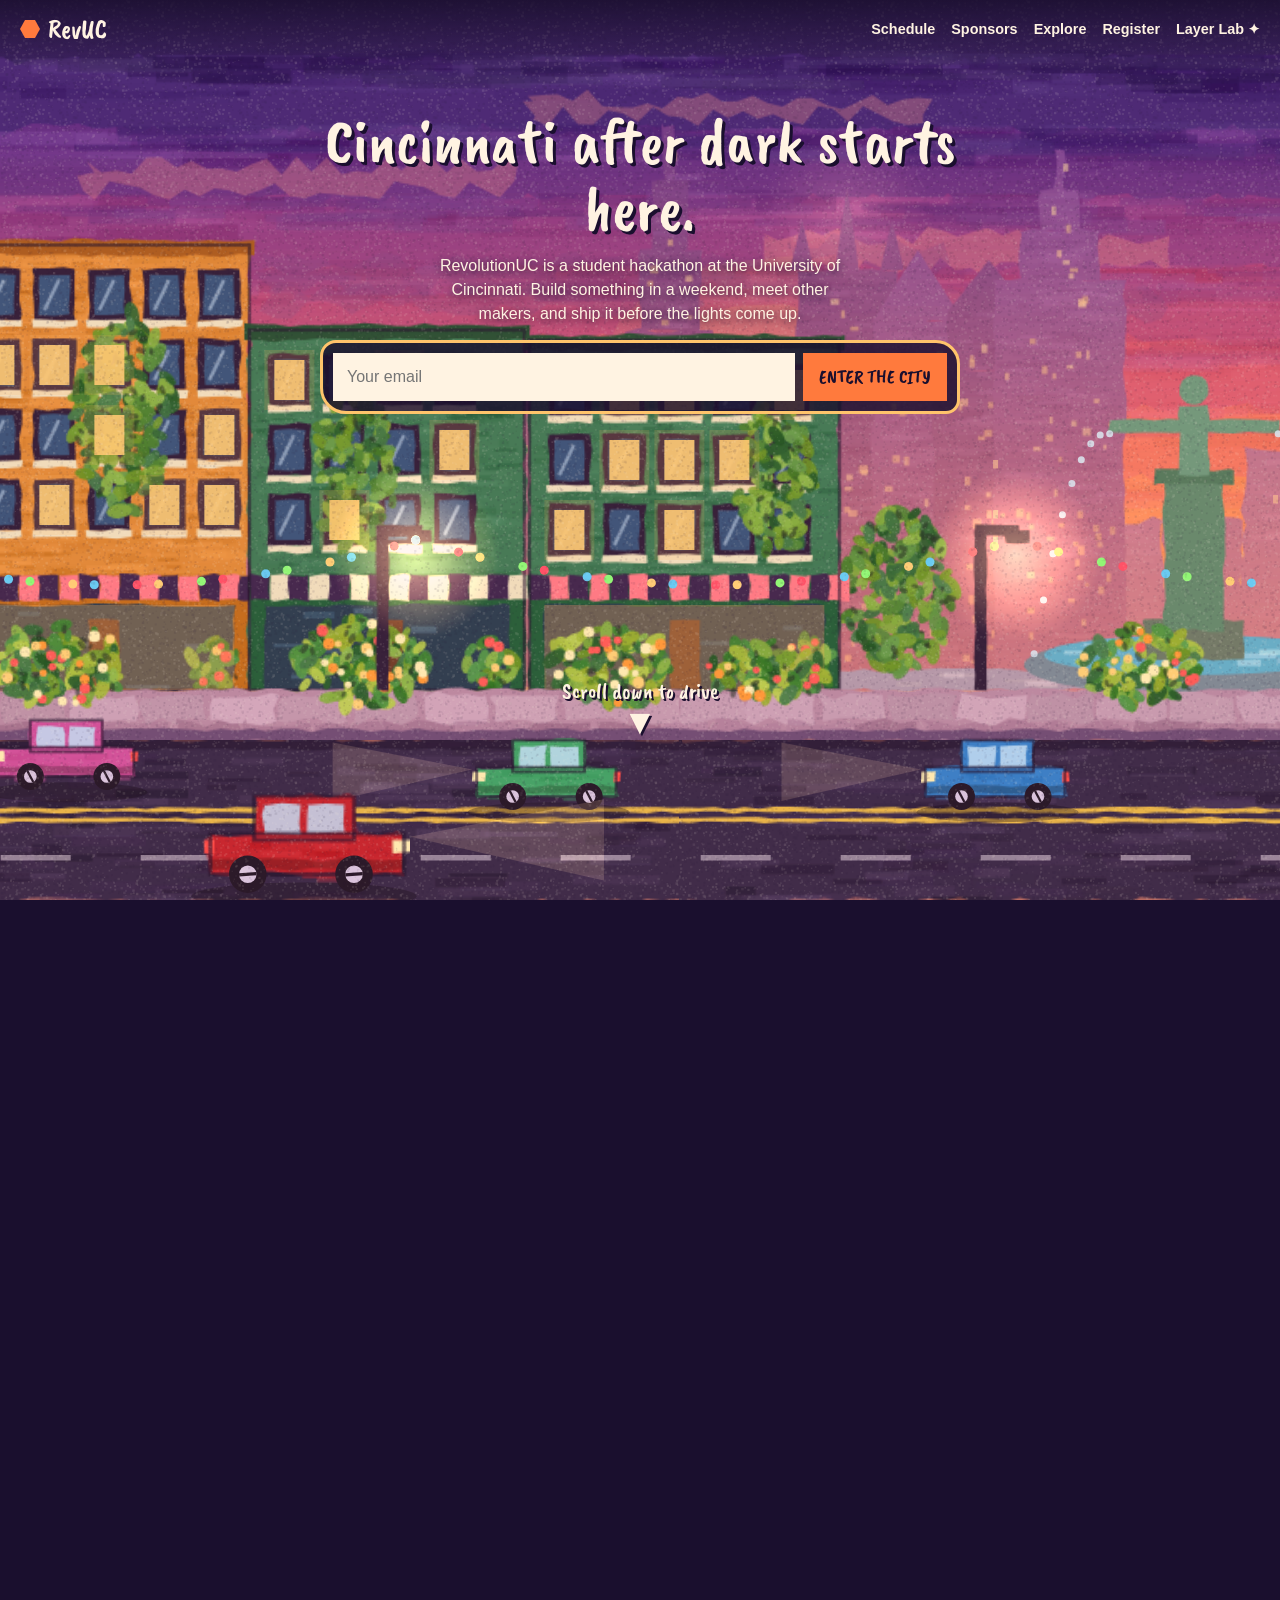
==== commit 79b3977b: "neww index" ====
--- a/index.html
+++ b/index.html
@@ -13,7 +13,7 @@
 *{box-sizing:border-box}
 body{margin:0;background:var(--ink);color:var(--paper);font-family:"Chivo","Helvetica Neue",Arial,sans-serif;overflow-x:hidden}
 #track{height:650vh}
-#stage{position:sticky;top:0;height:100vh;overflow:hidden;background:linear-gradient(#2b1a5e 0%,#5e2a88 28%,#a8367f 46%,#ee6358 62%,#ffb35c 74%,#2a1a44 75%)}   /* sunset fallback, always visible */
+#stage{position:sticky;top:0;height:100vh;height:100dvh;overflow:hidden;background:linear-gradient(#2b1a5e 0%,#5e2a88 28%,#a8367f 46%,#ee6358 62%,#ffb35c 74%,#2a1a44 75%)}   /* sunset fallback, always visible */
 #loading{position:absolute;left:50%;bottom:12vh;transform:translateX(-50%);z-index:9;font-family:var(--px);font-size:1.4rem;text-shadow:2px 2px 0 #1a0f2e;text-align:center;max-width:90vw}
 #cv{position:absolute;inset:0;width:100%;height:100%}
 header{position:fixed;top:0;left:0;right:0;z-index:20;display:flex;justify-content:space-between;align-items:center;padding:calc(12px + env(safe-area-inset-top,0px)) 20px 12px;background:linear-gradient(rgba(26,15,46,.85),transparent)}
@@ -29,7 +29,7 @@
 .enter button{padding:12px 16px;border:0;background:var(--orange);color:#1a0f2e;font-family:var(--px);font-size:1.2rem;cursor:pointer}
 button:focus-visible,input:focus-visible{outline:3px solid var(--gold);outline-offset:2px}
 #msg{min-height:1.4em;margin:8px 0 0;font-weight:700;color:var(--gold)}
-#hint{position:absolute;left:50%;top:60vh;transform:translateX(-50%);z-index:7;font-family:var(--px);font-size:1.4rem;text-shadow:2px 2px 0 #1a0f2e;white-space:nowrap}
+#hint{position:absolute;left:50%;top:60vh;transform:translate(-50%,-100%);z-index:7;font-family:var(--px);font-size:1.4rem;text-shadow:2px 2px 0 #1a0f2e;white-space:nowrap}
 .o{position:absolute;left:0;top:0;transform-origin:50% 100%;translate:-50% -100%;z-index:4}
 .sign{position:relative;width:460px;height:440px}
 .pole{position:absolute;left:50%;bottom:0;width:14px;height:50%;background:#2c2c3e;transform:translateX(-50%)}
@@ -69,6 +69,36 @@
 .node circle{fill:#ffe9a8;stroke:#1d1a26;stroke-width:4;transition:fill .2s}
 .node:hover circle,.node:focus-visible circle,.node.on circle{fill:#e0407f}
 .node text{font-weight:600;font-size:15px;fill:#1d1a26}
+
+/* scroll hint: bouncing arrow points down, the direction you scroll */
+#hint{display:flex;flex-direction:column;align-items:center;gap:0;text-align:center}
+#hint .dn{font-size:2.2rem;line-height:1;animation:nudge 1.1s ease-in-out infinite}
+@keyframes nudge{50%{transform:translateY(10px)}}
+/* small About us signpost */
+.about{position:relative;width:260px;height:200px}
+.apole{position:absolute;left:50%;bottom:0;width:12px;height:46%;background:#2c2c3e;transform:translateX(-50%)}
+.atag{position:absolute;left:0;right:0;top:0;background:#fff3e2;color:#1a0f2e;border:4px solid #2c2c3e;border-radius:12px 20px 12px 22px;padding:8px 14px 10px;transform:rotate(-2deg)}
+.atag h3{font-family:var(--px);font-weight:400;font-size:1.8rem;color:#c2307a;margin:0;line-height:1.1}
+.atag p{margin:4px 0 0;font-size:.9rem;line-height:1.35}
+/* phone layout */
+#subway.compact .subwrap{width:540px}
+#subway.compact .dest{display:none}
+#subway.compact .sub h2{font-size:2rem}
+#subway.compact .node text{font-size:27px}
+#subway.compact .sub .cap{font-size:1.3rem}
+@media (max-width:520px){
+  header{padding-left:14px;padding-right:14px}
+  .logo{font-size:1.35rem}.logo i{width:16px;height:16px}
+  nav a{margin-left:10px;font-size:.8rem}
+  #hero{top:9vh}#hero p{font-size:.95rem;margin-top:8px}
+  .enter{margin-top:10px;padding:8px}
+}
+@media (prefers-reduced-motion:reduce){#hint .dn{animation:none}}
+#where{position:absolute;left:50%;top:96px;transform:translateX(-50%);z-index:7;text-align:center;opacity:0;pointer-events:none;width:min(80vw,360px)}
+#where small{display:block;font-size:.75rem;letter-spacing:.14em;text-transform:uppercase;color:#ffd9a0}
+#where b{display:block;font-family:var(--px);font-weight:400;font-size:2rem;line-height:1.1;text-shadow:2px 2px 0 #1a0f2e}
+#where i{display:block;height:6px;border-radius:3px;background:rgba(255,255,255,.18);margin-top:8px;overflow:hidden}
+#where u{display:block;height:100%;width:0;background:#ff7a3d;border-radius:3px}
 </style>
 </head>
 <body>
@@ -119,6 +149,12 @@
     <div class="cap" id="cap" aria-live="polite">Tap a stop to see what happens there.</div>
   </div><div class="legs"><i></i><i></i></div></div></div>
 
+  <!-- small "About us" signpost on the sidewalk (placed along the road by the script) -->
+  <div class="o" id="about"><div class="about"><div class="apole"></div><div class="atag"><h3>About us</h3><p>RevolutionUC is UC’s student-run hackathon. Build, learn and ship something in a weekend. All majors welcome.</p></div></div></div>
+
+  <!-- "Now passing" label + progress bar, only visible in the empty sky on tall phone screens -->
+  <div id="where" aria-hidden="true"><small>Now passing</small><b id="whereTxt">Downtown Cincinnati</b><i><u id="prog"></u></i></div>
+
   <div id="hero">
     <h1>Cincinnati after dark starts here.</h1>
     <p>RevolutionUC is a student hackathon at the University of Cincinnati. Build something in a weekend, meet other makers, and ship it before the lights come up.</p>
@@ -129,7 +165,7 @@
     <div id="msg" role="status"></div>
   </div>
   <div id="loading">Painting the city…</div>
-  <div id="hint">Scroll to drive ▶</div>
+  <div id="hint"><span id="hintTxt">Scroll down to drive</span><span class="dn">▼</span></div>
  </div>
 </div>
 </main>
@@ -142,8 +178,8 @@
 var VH=180,GY=138,RD=148,WL=3800,RS=3;
 var cv=document.getElementById('cv'),g=cv.getContext('2d'),track=document.getElementById('track'),
     hero=document.getElementById('hero'),hint=document.getElementById('hint'),
-    sched=document.getElementById('sched'),spon=document.getElementById('spon'),subw=document.getElementById('subway');
-var W,H,VW,U,DPR,camMax,camS=0,SX,PX,BX,seed=5,FAR=[],MID=[],gaps=[],cars=[],BR={},t=0,pr=0,vel=0,S={},LM={},grain;
+    sched=document.getElementById('sched'),spon=document.getElementById('spon'),subw=document.getElementById('subway'),about=document.getElementById('about'),stage=document.getElementById('stage'),where=document.getElementById('where'),whereTxt=document.getElementById('whereTxt'),prog=document.getElementById('prog');
+var W,H,VW,U,OFF=0,DPR,camMax,camS=0,SX,PX,BX,AX,seed=5,FAR=[],MID=[],gaps=[],cars=[],BR={},t=0,pr=0,vel=0,S={},LM={},grain;
 
 /* ====================================================================
    IMAGE SWAP POINTS  (put your own artwork here)
@@ -177,7 +213,7 @@
    They switch off automatically when you replace the layer they sit on, so they don't float in the wrong place. */
 var FX={windows:true,glow:true,spray:true};
 /* Q = scroll progress (0 to 1) at which each landmark is centered on screen */
-var Q={carew:.08,fifth:.14,gat:.18,pnc:.22,scripps:.26,ws:.30,fs:.12,sch:.24,br:.34,ut:.66,uc:.80,sub:.86};
+var Q={carew:.08,fifth:.14,gat:.18,pnc:.22,scripps:.26,ws:.30,fs:.12,sch:.24,about:.29,br:.34,ut:.66,uc:.80,sub:.86};
 function rnd(){seed=(seed*16807)%2147483647;return seed/2147483647}
 function hh(a,b){var n=Math.sin(a*12.9898+b*78.233)*43758.5453;return n-Math.floor(n)}
 function mod(a,n){return((a%n)+n)%n}
@@ -228,7 +264,7 @@
     MID.push(m2);x+=w2+(rnd()*2|0)}
   cars=[];for(i=0;i<7;i++)cars.push({x0:rnd()*400,v:16+rnd()*22,k:i%6,y:i%2?157:161});
   // world x of the three big signs (sponsors hangs over the middle of the bridge)
-  SX=Q.sch*camMax+VW*(.12+.5*Q.sch)+30;PX=BR.x0+510;BX=Q.sub*camMax+VW*(.12+.5*Q.sub)+30}
+  SX=Q.sch*camMax+VW*(.12+.5*Q.sch)+30;PX=BR.x0+510;BX=Q.sub*camMax+VW*(.12+.5*Q.sub)+30;AX=Q.about*camMax+VW*(.12+.5*Q.about)+30}
 
 /* ========== PAINT: pre-render every layer once into offscreen canvases ========== */
 var SKY=['#2b1a5e','#40247a','#5e2a88','#82308a','#a8367f','#cf4373','#ee6358','#ff8a4c','#ffb35c','#ffd27a'];
@@ -450,20 +486,37 @@
   g.globalAlpha=.07;g.fillStyle='#ff7a3d';g.fillRect(0,0,VW,VH);g.globalAlpha=1;
   g.save();g.setTransform(1,0,0,1,0,0);g.globalAlpha=.2;g.fillStyle=grain;g.fillRect(0,0,cv.width,cv.height);g.restore();
   // HTML signs and overlays
-  var base=(GY+6)*U,Sc=Math.min(1.1,H/800);
-  var sponSc=Math.min(W*.92/560,(118*U-64)/150,6);        // sponsors banner: scales up to fill the screen width
-  var subSc=Math.min(W*.92/860,base*.88/650);
-  place(sched,SX,px,Sc,.3,460);place(spon,PX,px,sponSc,.1,560,118);place(subw,BX,px,subSc,0,860);
+  var base=(GY+6)*U,subW=W<700?540:860;             // phones get a more compact map sign
+  var Sc=Math.min(1.1,W*.92/460,base*.9/440);                // schedule sign: never wider than the screen
+  var sponSc=Math.min(W*.92/560,(118*U-64)/150,6);           // sponsors banner: fills the screen width
+  var subSc=Math.min(W*.92/subW,base*.88/650);
+  var abSc=Math.min(1.15,W*.7/260,base*.62/200);             // small "About us" tag
+  place(sched,SX,px,Sc,.3,460);place(about,AX,px,abSc,.15,260);place(spon,PX,px,sponSc,.1,560,118);place(subw,BX,px,subSc,0,subW);
   hero.style.opacity=Math.max(0,1-tp*9);hero.style.pointerEvents=tp>.1?'none':'auto';
   hint.style.opacity=Math.max(0,1-tp*12);
+  var wh=WHERE[0];for(i=0;i<WHERE.length;i++)if(pr>=WHERE[i][0])wh=WHERE[i];          // current landmark label
+  if(whereTxt.textContent!==wh[1])whereTxt.textContent=wh[1];
+  where.style.opacity=OFF>60?Math.min(1,Math.max(0,(tp-.06)*14)):0;prog.style.width=(tp*100)+'%';
   requestAnimationFrame(frame)}
 function place(el,wx,px,Sc,zm,bw,yu){var s=wx-camS,half=bw*Sc*.65;if(s*U<-half||s*U>W+half){el.style.display='none';return}
   el.style.display='';var z=1+zm*Math.max(0,1-Math.abs(s-(px+13))/(VW*.3));
-  el.style.transform='translate('+(s*U)+'px,'+((yu||GY+6)*U)+'px) scale('+(Sc*z)+')'}
-function size(){W=innerWidth;H=innerHeight;if(W<50||H<50)return false;     // preview frame not laid out yet
-  DPR=Math.min(devicePixelRatio||1,1.5);VW=Math.min(700,Math.max(100,VH*W/H));U=H/VH;
-  cv.width=Math.round(W*DPR);cv.height=Math.round(H*DPR);g.setTransform(cv.width/VW,0,0,cv.height/VH,0,0);build();paint();applyImages();return true}
-var rz;addEventListener('resize',function(){clearTimeout(rz);rz=setTimeout(size,200)});
+  var tot=Math.min(Sc*z,Math.max(Sc,W*.96/bw));               // zoom in as the car passes, but never wider than the screen
+  el.style.transform='translate('+(s*U)+'px,'+(OFF+(yu||GY+6)*U)+'px) scale('+tot+')'}
+/* "Now passing" label shown in the empty sky on tall phone screens: [scroll progress, text] */
+var WHERE=[[0,'Downtown Cincinnati'],[.09,'Fountain Square'],[.2,'Schedule'],[.27,'About us'],[.33,'Roebling Suspension Bridge'],[.5,'Our sponsors'],[.62,'Union Terminal'],[.76,'University of Cincinnati'],[.84,'Explore Rev UC'],[.95,'1819 Innovation Hub']];
+var STARS='radial-gradient(2px 2px at 12% 22%,#fff,transparent),radial-gradient(1.5px 1.5px at 30% 12%,#ffd9a0,transparent),radial-gradient(2px 2px at 55% 30%,#fff,transparent),radial-gradient(1.5px 1.5px at 78% 18%,#fff,transparent),radial-gradient(2px 2px at 90% 40%,#ffd9a0,transparent),radial-gradient(1.5px 1.5px at 20% 52%,#fff,transparent),radial-gradient(1.5px 1.5px at 66% 62%,#fff,transparent),radial-gradient(2px 2px at 42% 74%,#ffd9a0,transparent),radial-gradient(1.5px 1.5px at 8% 80%,#fff,transparent),radial-gradient(1.5px 1.5px at 92% 84%,#fff,transparent),#2b1a5e';
+var MINVW=170;   // the scene is never narrower than 170 units, so phones see more of the city
+function layout(){H=stage.clientHeight||innerHeight;var cssH=W*VH/VW;U=cssH/VH;OFF=Math.max(0,H-cssH);   // OFF = empty sky above the scene on tall screens
+  cv.style.top=OFF+'px';cv.style.bottom='auto';cv.style.height=cssH+'px';
+  hint.style.top=(OFF+RD*U)+'px'}   // scroll hint sits just above the road, near the car
+function size(){W=innerWidth;H=stage.clientHeight||innerHeight;if(W<50||H<50)return false;     // preview frame not laid out yet
+  DPR=Math.min(devicePixelRatio||1,1.5);VW=Math.min(700,Math.max(MINVW,VH*W/H));layout();
+  cv.width=Math.round(W*DPR);cv.height=Math.round(U*VH*DPR);g.setTransform(cv.width/VW,0,0,cv.height/VH,0,0);
+  subw.classList.toggle('compact',W<700);build();paint();applyImages();
+  stage.style.background=OFF>0?STARS:'';return true}
+var rz;addEventListener('resize',function(){clearTimeout(rz);rz=setTimeout(function(){
+  if(innerWidth===W&&VW===MINVW&&(stage.clientHeight||innerHeight)>=50)layout();   // phone toolbar showing/hiding: cheap relayout, no repaint
+  else size()},200)});
 /* paint after the page has appeared (so a sunset gradient is already visible), then start the animation loop */
 var loading=document.getElementById('loading');
 function start(){try{if(!size()){setTimeout(start,100);return}loading.style.display='none';requestAnimationFrame(frame)}
@@ -486,6 +539,8 @@
 nodes.forEach(function(n){n.addEventListener('click',function(){pick(n)});
   n.addEventListener('keydown',function(e){if(e.key==='Enter'||e.key===' '){e.preventDefault();pick(n)}})});
 if(matchMedia('(prefers-reduced-motion: reduce)').matches)document.getElementById('train').style.display='none';
+// the scroll hint says "swipe" on touch screens
+if(matchMedia('(pointer:coarse)').matches)document.getElementById('hintTxt').textContent='Swipe up to drive';
 })();
 </script>
 </body>
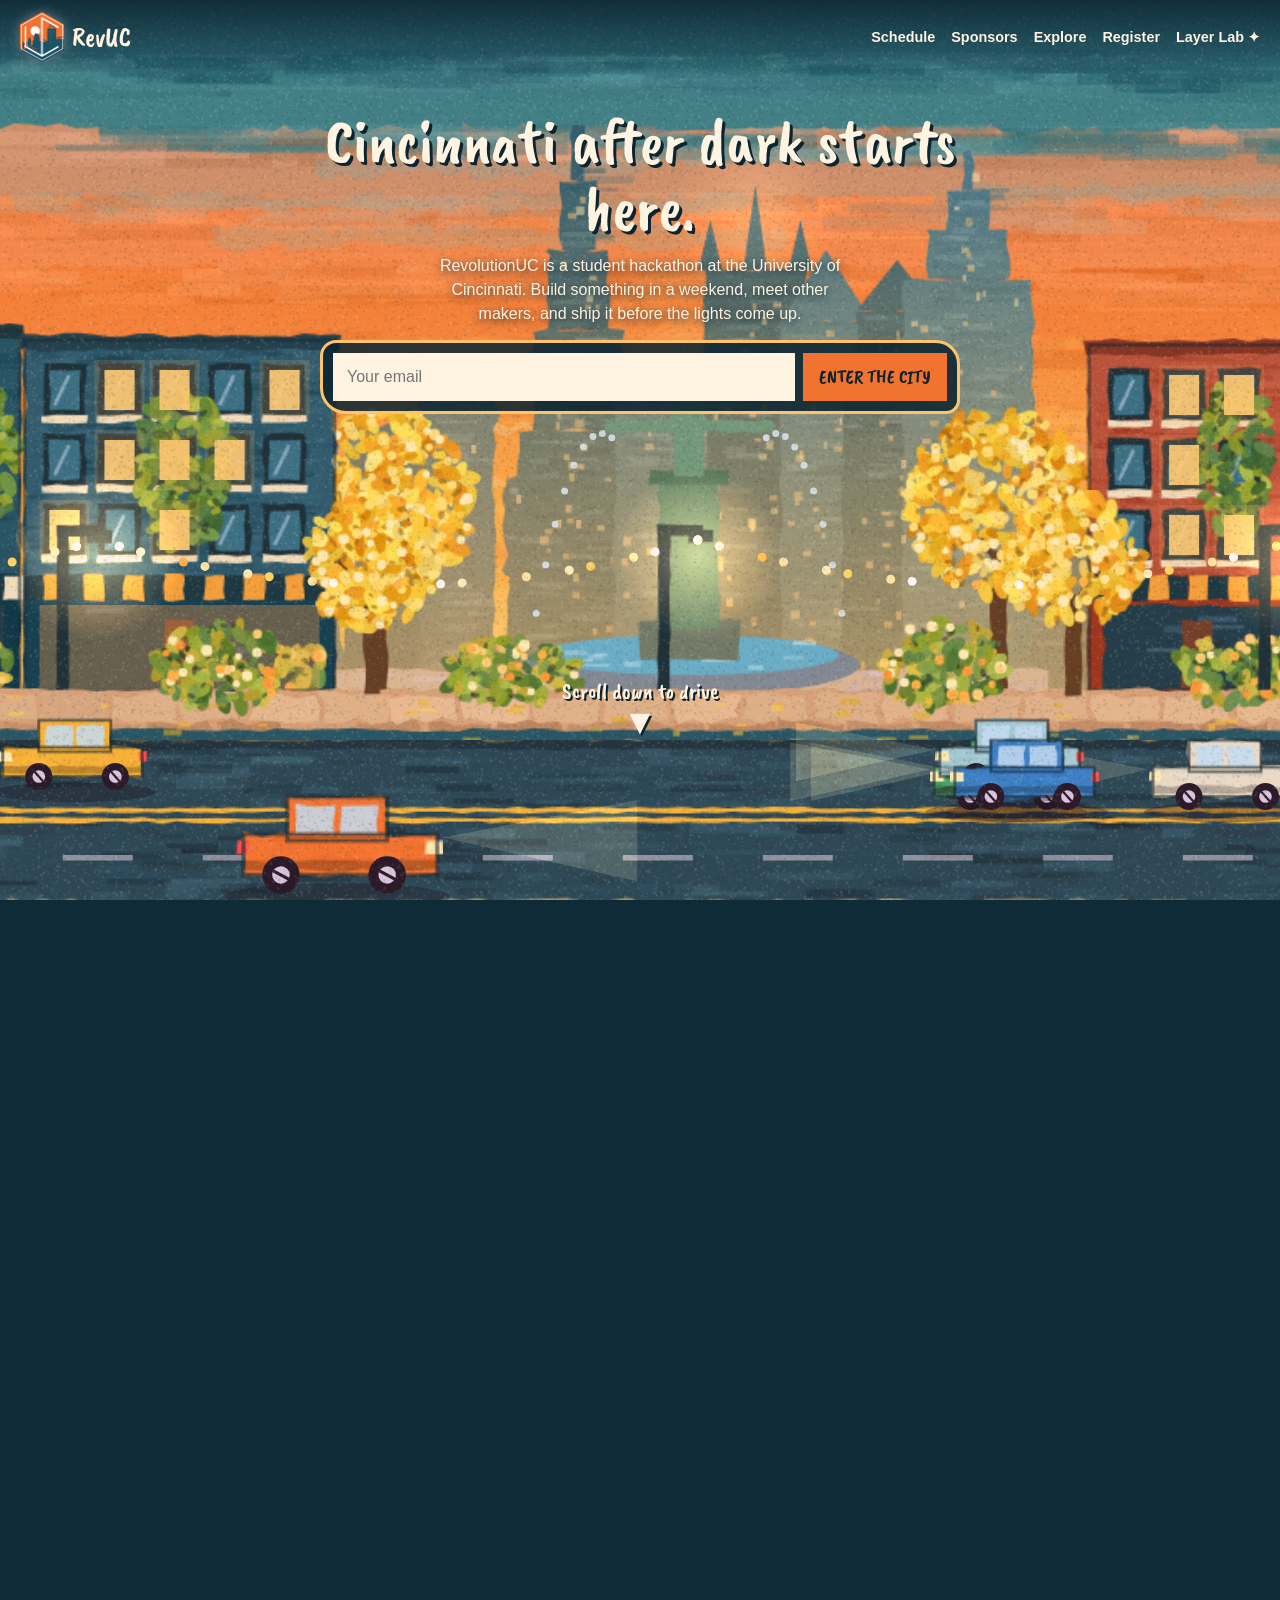
==== commit 9f36a4bb: "Logo-similar update" ====
--- a/index.html
+++ b/index.html
@@ -6,33 +6,33 @@
 <title>RevUC – Cincinnati Painted Drive</title>
 <link href="https://fonts.googleapis.com/css2?family=Caveat+Brush&display=swap" rel="stylesheet">
 <style>
-:root{--ink:#1a0f2e;--orange:#ff7a3d;--gold:#ffc46b;--paper:#fff3e2;--magenta:#c2307a;--glass:rgba(26,15,46,.82);
+:root{--ink:#0f2b38;--orange:#f27230;--gold:#ffc46b;--paper:#fff3e2;--magenta:#c4501a;--glass:rgba(11,36,48,.86);
 --px:"Caveat Brush","Comic Sans MS",cursive;
 box-sizing:border-box;padding-top:env(safe-area-inset-top,0px);padding-bottom:env(safe-area-inset-bottom,0px);color-scheme:dark}
 html{scroll-padding-top:env(safe-area-inset-top,0px)}
 *{box-sizing:border-box}
 body{margin:0;background:var(--ink);color:var(--paper);font-family:"Chivo","Helvetica Neue",Arial,sans-serif;overflow-x:hidden}
 #track{height:650vh}
-#stage{position:sticky;top:0;height:100vh;height:100dvh;overflow:hidden;background:linear-gradient(#2b1a5e 0%,#5e2a88 28%,#a8367f 46%,#ee6358 62%,#ffb35c 74%,#2a1a44 75%)}   /* sunset fallback, always visible */
-#loading{position:absolute;left:50%;bottom:12vh;transform:translateX(-50%);z-index:9;font-family:var(--px);font-size:1.4rem;text-shadow:2px 2px 0 #1a0f2e;text-align:center;max-width:90vw}
+#stage{position:sticky;top:0;height:100vh;height:100dvh;overflow:hidden;background:linear-gradient(#1d6275 0%,#35808c 14%,#c98f70 26%,#f2824a 34%,#f27230 46%,#f79439 58%,#fcc454 68%,#ffdf8a 74%,#1b5367 75%)}   /* sunset fallback, always visible */
+#loading{position:absolute;left:50%;bottom:12vh;transform:translateX(-50%);z-index:9;font-family:var(--px);font-size:1.4rem;text-shadow:2px 2px 0 #0b2430;text-align:center;max-width:90vw}
 #cv{position:absolute;inset:0;width:100%;height:100%}
-header{position:fixed;top:0;left:0;right:0;z-index:20;display:flex;justify-content:space-between;align-items:center;padding:calc(12px + env(safe-area-inset-top,0px)) 20px 12px;background:linear-gradient(rgba(26,15,46,.85),transparent)}
+header{position:fixed;top:0;left:0;right:0;z-index:20;display:flex;justify-content:space-between;align-items:center;padding:calc(12px + env(safe-area-inset-top,0px)) 20px 12px;background:linear-gradient(rgba(11,36,48,.85),transparent)}
 .logo{font-family:var(--px);font-size:1.7rem;color:var(--paper);text-decoration:none;display:flex;align-items:center;gap:8px}
 .logo i{width:20px;height:20px;background:var(--orange);clip-path:polygon(25% 5%,75% 5%,100% 50%,75% 95%,25% 95%,0 50%)}
 nav a{color:var(--paper);text-decoration:none;margin-left:16px;font-weight:700;font-size:.9rem}
 nav a:hover,nav a:focus-visible{color:var(--gold);outline:none;text-decoration:underline}
 #hero{position:absolute;left:50%;top:12vh;transform:translateX(-50%);width:min(640px,92vw);text-align:center;z-index:7}
-#hero h1{font-family:var(--px);font-weight:400;font-size:clamp(2rem,6vw,4rem);line-height:1.05;margin:0;text-shadow:3px 3px 0 #1a0f2e}
-#hero p{font-size:1rem;line-height:1.5;margin:12px auto 0;max-width:46ch;text-shadow:0 2px 8px rgba(26,15,46,.95)}
+#hero h1{font-family:var(--px);font-weight:400;font-size:clamp(2rem,6vw,4rem);line-height:1.05;margin:0;text-shadow:3px 3px 0 #0b2430}
+#hero p{font-size:1rem;line-height:1.5;margin:12px auto 0;max-width:46ch;text-shadow:0 2px 8px rgba(11,36,48,.95)}
 .enter{display:flex;gap:8px;flex-wrap:wrap;margin-top:14px;background:var(--glass);padding:10px;border:3px solid var(--gold);border-radius:16px 24px 14px 26px}
-.enter input{flex:1 1 180px;padding:12px 14px;border:0;font:inherit;background:#fff3e2;color:#1a0f2e}
-.enter button{padding:12px 16px;border:0;background:var(--orange);color:#1a0f2e;font-family:var(--px);font-size:1.2rem;cursor:pointer}
+.enter input{flex:1 1 180px;padding:12px 14px;border:0;font:inherit;background:#fff3e2;color:#0b2430}
+.enter button{padding:12px 16px;border:0;background:var(--orange);color:#0b2430;font-family:var(--px);font-size:1.2rem;cursor:pointer}
 button:focus-visible,input:focus-visible{outline:3px solid var(--gold);outline-offset:2px}
 #msg{min-height:1.4em;margin:8px 0 0;font-weight:700;color:var(--gold)}
-#hint{position:absolute;left:50%;top:60vh;transform:translate(-50%,-100%);z-index:7;font-family:var(--px);font-size:1.4rem;text-shadow:2px 2px 0 #1a0f2e;white-space:nowrap}
+#hint{position:absolute;left:50%;top:60vh;transform:translate(-50%,-100%);z-index:7;font-family:var(--px);font-size:1.4rem;text-shadow:2px 2px 0 #0b2430;white-space:nowrap}
 .o{position:absolute;left:0;top:0;transform-origin:50% 100%;translate:-50% -100%;z-index:4}
 .sign{position:relative;width:460px;height:440px}
-.pole{position:absolute;left:50%;bottom:0;width:14px;height:50%;background:#2c2c3e;transform:translateX(-50%)}
+.pole{position:absolute;left:50%;bottom:0;width:14px;height:50%;background:#0f3342;transform:translateX(-50%)}
 .hex{position:absolute;left:50%;top:0;transform:translateX(-50%);width:260px;height:170px;background:var(--paper);clip-path:polygon(22% 0,78% 0,100% 50%,78% 100%,22% 100%,0 50%);display:grid;place-items:center}
 .hex::before{content:"";position:absolute;inset:7px;background:var(--ink);clip-path:inherit}
 .hex h2{position:relative;font-family:var(--px);font-weight:400;font-size:2rem;margin:0}
@@ -43,31 +43,31 @@
 .a3{left:0;top:62%;clip-path:polygon(0 50%,12% 0,100% 0,100% 100%,12% 100%);padding-left:26px}
 .a4{right:0;top:62%;clip-path:polygon(0 0,88% 0,100% 50%,88% 100%,0 100%);padding-right:28px}
 .spons{position:relative;width:560px;height:150px}
-.spons::before,.spons::after{content:"";position:absolute;top:-70px;width:5px;height:70px;background:#2c2c3e}
+.spons::before,.spons::after{content:"";position:absolute;top:-70px;width:5px;height:70px;background:#0f3342}
 .spons::before{left:70px}.spons::after{right:70px}
-.spons .bar{position:absolute;left:0;right:0;top:0;height:150px;background:#2c2c3e;border:4px solid #6a6a86;padding:10px 14px}
+.spons .bar{position:absolute;left:0;right:0;top:0;height:150px;background:#0f3342;border:4px solid #f27230;padding:10px 14px}
 .spons h2{font-family:var(--px);font-weight:400;font-size:1.9rem;letter-spacing:.08em;text-align:center;margin:0 0 10px}
 .logos{display:flex;gap:10px}
 .logos div{flex:1;height:70px;background:var(--paper);color:var(--magenta);display:grid;place-items:center;font-weight:800}
-.spons .p1,.spons .p2{position:absolute;top:150px;bottom:0;width:16px;background:#2c2c3e}
+.spons .p1,.spons .p2{position:absolute;top:150px;bottom:0;width:16px;background:#0f3342}
 .p1{left:30px}.p2{right:30px}
 /* subway-style map sign near the end of the drive */
 .subwrap{position:relative;width:860px;padding-bottom:70px}
-.sub{position:relative;background:#14172a;border:6px solid #0b0c18;border-radius:14px;padding-bottom:10px}
-.subhead{display:flex;align-items:center;gap:14px;padding:12px 18px;background:#0b0c18}
-.bullet{width:48px;height:48px;border-radius:50%;background:#e0407f;color:#fff;display:grid;place-items:center;font-family:var(--px);font-size:1.9rem}
+.sub{position:relative;background:#0f3342;border:6px solid #0b2430;border-radius:14px;padding-bottom:10px}
+.subhead{display:flex;align-items:center;gap:14px;padding:12px 18px;background:#0b2430}
+.bullet{width:48px;height:48px;border-radius:50%;background:#f27230;color:#fff;display:grid;place-items:center;font-family:var(--px);font-size:1.9rem}
 .sub h2{font-family:var(--px);font-weight:400;font-size:2.6rem;margin:0;color:#fff;line-height:1}
 .dest{margin-left:auto;font-weight:700;font-size:.95rem;color:#ffe9a8}
 .sub .map{background:#fff;border:3px solid #1d1a26;border-radius:6px;margin:10px 14px 0}
 .sub .map svg{width:100%;height:auto;display:block}
 .sub .cap{margin:8px 18px 0;min-height:2.6em;color:#fff;font-size:1.05rem}
-.legs i{position:absolute;bottom:0;width:16px;height:72px;background:#2c2c3e}
+.legs i{position:absolute;bottom:0;width:16px;height:72px;background:#0f3342}
 .legs i:first-child{left:90px}.legs i:last-child{right:90px}
 .road-line{fill:none;stroke:#1d1a26;stroke-width:7;stroke-linecap:round;stroke-linejoin:round}
 .road-in{fill:none;stroke:#fff;stroke-width:3;stroke-linecap:round}
 .node{cursor:pointer}
 .node circle{fill:#ffe9a8;stroke:#1d1a26;stroke-width:4;transition:fill .2s}
-.node:hover circle,.node:focus-visible circle,.node.on circle{fill:#e0407f}
+.node:hover circle,.node:focus-visible circle,.node.on circle{fill:#f27230}
 .node text{font-weight:600;font-size:15px;fill:#1d1a26}
 
 /* scroll hint: bouncing arrow points down, the direction you scroll */
@@ -76,9 +76,9 @@
 @keyframes nudge{50%{transform:translateY(10px)}}
 /* small About us signpost */
 .about{position:relative;width:260px;height:200px}
-.apole{position:absolute;left:50%;bottom:0;width:12px;height:46%;background:#2c2c3e;transform:translateX(-50%)}
-.atag{position:absolute;left:0;right:0;top:0;background:#fff3e2;color:#1a0f2e;border:4px solid #2c2c3e;border-radius:12px 20px 12px 22px;padding:8px 14px 10px;transform:rotate(-2deg)}
-.atag h3{font-family:var(--px);font-weight:400;font-size:1.8rem;color:#c2307a;margin:0;line-height:1.1}
+.apole{position:absolute;left:50%;bottom:0;width:12px;height:46%;background:#0f3342;transform:translateX(-50%)}
+.atag{position:absolute;left:0;right:0;top:0;background:#fff3e2;color:#0b2430;border:4px solid #0f3342;border-radius:12px 20px 12px 22px;padding:8px 14px 10px;transform:rotate(-2deg)}
+.atag h3{font-family:var(--px);font-weight:400;font-size:1.8rem;color:#1b5367;margin:0;line-height:1.1}
 .atag p{margin:4px 0 0;font-size:.9rem;line-height:1.35}
 /* phone layout */
 #subway.compact .subwrap{width:540px}
@@ -96,14 +96,17 @@
 @media (prefers-reduced-motion:reduce){#hint .dn{animation:none}}
 #where{position:absolute;left:50%;top:96px;transform:translateX(-50%);z-index:7;text-align:center;opacity:0;pointer-events:none;width:min(80vw,360px)}
 #where small{display:block;font-size:.75rem;letter-spacing:.14em;text-transform:uppercase;color:#ffd9a0}
-#where b{display:block;font-family:var(--px);font-weight:400;font-size:2rem;line-height:1.1;text-shadow:2px 2px 0 #1a0f2e}
+#where b{display:block;font-family:var(--px);font-weight:400;font-size:2rem;line-height:1.1;text-shadow:2px 2px 0 #0b2430}
 #where i{display:block;height:6px;border-radius:3px;background:rgba(255,255,255,.18);margin-top:8px;overflow:hidden}
 #where u{display:block;height:100%;width:0;background:#ff7a3d;border-radius:3px}
+/* logo in the top-left corner */
+.logo img.mark{height:50px;width:auto;display:block;filter:drop-shadow(0 0 6px rgba(255,255,255,.4)) drop-shadow(0 2px 3px rgba(0,0,0,.35))}
+@media (max-width:520px){.logo img.mark{height:40px}}
 </style>
 </head>
 <body>
 <header>
-  <a class="logo" href="#start"><i></i>RevUC</a>
+  <a class="logo" href="#start"><img class="mark" src="[data-uri]" alt="RevUC logo">RevUC</a>
   <nav><a href="#schedule">Schedule</a><a href="#sponsors">Sponsors</a><a href="#explore">Explore</a><a href="#enter">Register</a><a href="layerLab.html">Layer Lab ✦</a></nav>
 </header>
 <main>
@@ -128,10 +131,10 @@
       <g id="train">
       <g><animateMotion dur="18s" begin="0s" repeatCount="indefinite" rotate="auto"><mpath href="#route"/></animateMotion>
         <animate attributeName="opacity" values="0;1;1;0" keyTimes="0;.04;.96;1" dur="18s" begin="0s" repeatCount="indefinite"/>
-        <rect x="-13" y="-8" width="26" height="16" rx="3" fill="#6a2fd1" stroke="#1d1a26" stroke-width="3"/><rect x="-8" y="-4" width="5" height="5" fill="#fff"/><rect x="2" y="-4" width="5" height="5" fill="#fff"/></g>
+        <rect x="-13" y="-8" width="26" height="16" rx="3" fill="#1b5367" stroke="#1d1a26" stroke-width="3"/><rect x="-8" y="-4" width="5" height="5" fill="#fff"/><rect x="2" y="-4" width="5" height="5" fill="#fff"/></g>
       <g><animateMotion dur="18s" begin="-0.45s" repeatCount="indefinite" rotate="auto"><mpath href="#route"/></animateMotion>
         <animate attributeName="opacity" values="0;1;1;0" keyTimes="0;.04;.96;1" dur="18s" begin="-0.45s" repeatCount="indefinite"/>
-        <rect x="-13" y="-8" width="26" height="16" rx="3" fill="#e0407f" stroke="#1d1a26" stroke-width="3"/><rect x="-8" y="-4" width="5" height="5" fill="#fff"/><rect x="2" y="-4" width="5" height="5" fill="#fff"/></g>
+        <rect x="-13" y="-8" width="26" height="16" rx="3" fill="#f27230" stroke="#1d1a26" stroke-width="3"/><rect x="-8" y="-4" width="5" height="5" fill="#fff"/><rect x="2" y="-4" width="5" height="5" fill="#fff"/></g>
       <g><animateMotion dur="18s" begin="-0.9s" repeatCount="indefinite" rotate="auto"><mpath href="#route"/></animateMotion>
         <animate attributeName="opacity" values="0;1;1;0" keyTimes="0;.04;.96;1" dur="18s" begin="-0.9s" repeatCount="indefinite"/>
         <rect x="-14" y="-8" width="28" height="16" rx="6" fill="#f6c945" stroke="#1d1a26" stroke-width="3"/><rect x="-4" y="-4" width="5" height="5" fill="#fff"/><rect x="5" y="-4" width="6" height="5" fill="#8fe3f0"/></g>
@@ -228,11 +231,19 @@
 function strokes(c,x,y,w,h,col,n,len,a,th){c.globalAlpha=a;for(var i=0;i<n;i++){var l=len*(.5+rnd());c.fillStyle=jit(col,50);c.fillRect(x+rnd()*Math.max(1,w-l),y+rnd()*h,l,th*(.6+rnd()))}c.globalAlpha=1}
 function wall(c,x,y,w,h,col){poly(c,x,y,w,h,col,.7);strokes(c,x,y,w,h,col,w*h/10,9,.35,1.3);strokes(c,x,y,w,h,dk(col,45),w*h/38,5,.3,.7)}
 function leaf(c,x,y,r,col,a){c.save();c.translate(x,y);c.rotate(rnd()*3.14);c.globalAlpha=a;c.fillStyle=col;c.beginPath();c.ellipse(0,0,r,r*.55,0,0,6.283);c.fill();c.restore();c.globalAlpha=1}
-function foliage(c,x,y,w,h,cols,fl){var n=w*h/4|0,i,a,r;
+function foliage(c,x,y,w,h,cols,fl,sp){var n=w*h/4|0,i,a,r;
   for(i=0;i<n;i++){a=rnd()*6.283;r=Math.sqrt(rnd());leaf(c,x+w/2+Math.cos(a)*r*w/2,y+h/2+Math.sin(a)*r*h/2,1.1+rnd()*1.6,jit(cols[rnd()*cols.length|0],44),.93)}
-  for(i=0;i<n/6;i++){a=rnd()*6.283;r=Math.sqrt(rnd());leaf(c,x+w/2+Math.cos(a)*r*w/2,y+h/2+Math.sin(a)*r*h/2,.6+rnd()*.5,'#1c2a24',.55)}
+  for(i=0;i<n/6;i++){a=rnd()*6.283;r=Math.sqrt(rnd());leaf(c,x+w/2+Math.cos(a)*r*w/2,y+h/2+Math.sin(a)*r*h/2,.6+rnd()*.5,(sp||'#1c2a24'),.55)}
   if(fl)for(i=0;i<n/5;i++){a=rnd()*6.283;r=Math.sqrt(rnd());c.fillStyle=fl[rnd()*fl.length|0];c.beginPath();c.arc(x+w/2+Math.cos(a)*r*w/2,y+h/2+Math.sin(a)*r*h/2,.7+rnd()*.5,0,6.283);c.fill()}}
 function circ(c,cx,cy,r,col,a){c.globalAlpha=a;c.fillStyle=col;c.beginPath();for(var i=0;i<18;i++){var an=i/18*6.283,rr=r*(1+(rnd()-.5)*.07);c.lineTo(cx+Math.cos(an)*rr,cy+Math.sin(an)*rr)}c.closePath();c.fill();c.globalAlpha=1}
+
+/* Ginkgo street tree: brown trunk that forks, round canopy of yellow fan-shaped leaves.
+   x = trunk center, base = ground y, h = total height in units. Reuse it in any layer you paint. */
+var GINK=['#f7c531','#ffd84a','#f0a81e','#ffe27a','#e8941a'];
+function ginkgo(c,x,base,h){var w=h*.66;
+  poly(c,x-1.6,base-h*.5,3.2,h*.5,'#5a3a22',.3);
+  c.strokeStyle='#5a3a22';c.lineWidth=1.1;c.beginPath();c.moveTo(x,base-h*.45);c.lineTo(x-w*.28,base-h*.7);c.moveTo(x,base-h*.45);c.lineTo(x+w*.28,base-h*.7);c.stroke();
+  foliage(c,x-w/2,base-h,w,h*.66,GINK,['#fff0b8','#ffe27a'],'#8a5a12')}
 
 /* ========== BUILD: lay out the world (positions only, no drawing) ========== */
 function build(){
@@ -251,15 +262,15 @@
   var cfs=Q.fs*camMax*.55+VW*.5,cut=Q.ut*camMax*.55+VW*.5;LM.fs=cfs;
   gaps=[[cfs-80,cfs+80],[.55*(BR.x0-VW)-10,.55*(BR.x0+BR.w)+VW+10],[cut-VW*.58,cut+VW*.58]];   // fountain, bridge, terminal
   var specs=[{c:Q.uc*camMax*.55+VW*.5,w:170,sp:'uc'},{c:camMax*.55+VW*.74,w:176,sp:'hub'}],si=0;
-  var pal=[['#b5503a','#7e2f22'],['#e08a3a','#a85a1f'],['#7a3a78','#4d2049'],['#3a7a58','#214d35'],['#3a4a80','#212a4f'],['#c8643a','#823a20'],['#d9b45a','#a8822f']];
+  var pal=[['#1f5f78','#13404f'],['#2c6e8a','#1b4a5e'],['#1a5267','#0f3342'],['#245a72','#143c4e'],['#1a5267','#0f3342'],['#2a6078','#173f52'],['#1c5870','#103a4a'],['#b5503a','#7e2f22'],['#e08a3a','#a85a1f']];   // mostly logo-teal blues, a couple of warm accents
   MID=[];x=-20;L=camMax*.55+VW+80;
   while(x<L){gaps.forEach(function(gp){if(x>gp[0]-30&&x<gp[1])x=gp[1]});
     if(si<2&&x>=specs[si].c-specs[si].w/2-20){          // UC campus + 1819 Innovation Hub
-      var s=specs[si++],hub=s.sp==='hub',m={x:Math.max(x,s.c-s.w/2),w:s.w,h:hub?108:112,sp:s.sp,c:hub?'#7a96b4':'#9a3a2e',d:hub?'#4a6684':'#5a1f1a',aw:'#fff',bar:false,lit:hub,vine:false,tank:false,ww:hub?26:6,wh:hub?14:8,lr:hub?[s.w/2-17,26,34,26]:null,win:[]};
-      if(hub){for(var ry=18;ry<=62;ry+=22)for(var rx=12;rx<150;rx+=40){var q=rnd();m.win.push(rx,ry,q<.5?1:(q<.7?2:0),rnd()*9|0)}}
+      var s=specs[si++],hub=s.sp==='hub',m={x:Math.max(x,s.c-s.w/2),w:s.w,h:hub?108:112,sp:s.sp,c:hub?'#d8b987':'#9a3a2e',d:hub?'#a88a58':'#5a1f1a',aw:'#fff',bar:false,lit:hub,vine:false,tank:false,ww:hub?32:6,wh:8,lr:hub?[98,30,40,30]:null,win:[]};
+      if(hub){for(var ry=12;ry<=64;ry+=26)for(var rx=6;rx<100;rx+=35){var q=rnd();m.win.push(rx,ry,q<.55?1:(q<.75?2:0),rnd()*9|0)}}
       else{[6,22,38,112,152].forEach(function(dx){[66,78].forEach(function(dy){var q=rnd();m.win.push(dx,dy,q<.5?1:(q<.7?2:0),rnd()*9|0)})})}
       MID.push(m);x=m.x+m.w+4;continue}
-    var w2=38+(rnd()*28|0),h2=46+(rnd()*44|0),c=pal[rnd()*7|0],m2={x:x,w:w2,h:h2,c:c[0],d:c[1],aw:rnd()>.5?'#f0e2c4':'#ff7a8a',bar:rnd()<.12,lit:rnd()<.6,vine:rnd()<.55,tank:rnd()<.25,ww:6,wh:8,lr:[3,17,w2-6,17],win:[]};
+    var w2=38+(rnd()*28|0),h2=46+(rnd()*44|0),c=pal[rnd()*pal.length|0],m2={x:x,w:w2,h:h2,c:c[0],d:c[1],aw:rnd()>.5?'#f0e2c4':'#f2a03a',bar:rnd()<.12,lit:rnd()<.6,vine:rnd()<.55,tank:rnd()<.25,ww:6,wh:8,lr:[3,17,w2-6,17],win:[]};
     for(var wy2=6;wy2<h2-30;wy2+=14)for(var wx2=5;wx2<w2-8;wx2+=11){var r=rnd();m2.win.push(wx2,wy2,r<.45?1:(r<.62?2:0),rnd()*9|0)}
     MID.push(m2);x+=w2+(rnd()*2|0)}
   cars=[];for(i=0;i<7;i++)cars.push({x0:rnd()*400,v:16+rnd()*22,k:i%6,y:i%2?157:161});
@@ -267,32 +278,48 @@
   SX=Q.sch*camMax+VW*(.12+.5*Q.sch)+30;PX=BR.x0+510;BX=Q.sub*camMax+VW*(.12+.5*Q.sub)+30;AX=Q.about*camMax+VW*(.12+.5*Q.about)+30}
 
 /* ========== PAINT: pre-render every layer once into offscreen canvases ========== */
-var SKY=['#2b1a5e','#40247a','#5e2a88','#82308a','#a8367f','#cf4373','#ee6358','#ff8a4c','#ffb35c','#ffd27a'];
-function tier(c,cx,y,w,h,col,plain){poly(c,cx-w/2,y-h,w,h,col,.5);strokes(c,cx-w/2,y-h,w,h,col,w*h/9,8,.3,1);strokes(c,cx-w/2,y-h,w,h,'#9a62b8',w*h/50,6,.25,.8);if(!plain)strokes(c,cx-w/2+1,y-h+2,w-2,h-3,'#ffd9a0',w*h/45,1.2,.55,1.2)}
+var SKY=['#1d6275','#35808c','#c98f70','#f2824a','#f27230','#f58334','#f79439','#f9a83e','#fcc454','#ffdf8a'];   // thin teal dusk at the top, then logo orange -> yellow glow
+function tier(c,cx,y,w,h,col,plain){poly(c,cx-w/2,y-h,w,h,col,.5);strokes(c,cx-w/2,y-h,w,h,col,w*h/9,8,.3,1);strokes(c,cx-w/2,y-h,w,h,'#7fb0c0',w*h/50,6,.25,.8);if(!plain)strokes(c,cx-w/2+1,y-h+2,w-2,h-3,'#ffd9a0',w*h/45,1.2,.55,1.2)}
 function cap(c,cx,y,w,h,col){c.fillStyle=col;c.beginPath();c.moveTo(cx-w/2,y);c.lineTo(cx,y-h);c.lineTo(cx+w/2,y);c.fill()}
 function fountain(c,cx){   // Fountain Square: Tyler Davidson fountain ("Genius of Water")
-  poly(c,cx-72,GY-4,144,4,'#b09ab0',.5);strokes(c,cx-72,GY-4,144,4,'#d8c0cc',40,6,.4,.8);
+  poly(c,cx-72,GY-4,144,4,'#d8b898',.5);strokes(c,cx-72,GY-4,144,4,'#d8c0cc',40,6,.4,.8);
   c.fillStyle='#7a8a9a';c.beginPath();c.ellipse(cx,GY-5,34,6,0,0,6.283);c.fill();
   c.fillStyle='#5fb0d0';c.beginPath();c.ellipse(cx,GY-7,30,4,0,0,6.283);c.fill();strokes(c,cx-26,GY-10,52,5,'#bfe8ff',14,5,.5,.8);
   poly(c,cx-10,GY-14,20,8,'#6a7a6a',.3);poly(c,cx-6,GY-42,12,30,'#5f8a70',.4);poly(c,cx-8,GY-44,16,3,'#4f7a60',.3);
   poly(c,cx-3,GY-57,6,14,'#6a9a80',.3);circ(c,cx,GY-60,3,'#6a9a80',1);poly(c,cx-17,GY-54,34,2.4,'#6a9a80',.3);
-  foliage(c,cx-70,GY-36,22,32,['#4f8a3a','#7aa83a','#2f6a3a'],null);foliage(c,cx+48,GY-36,22,32,['#4f8a3a','#7aa83a','#2f6a3a'],null)}
+  ginkgo(c,cx-62,GY,56);ginkgo(c,cx+62,GY,56)}
 function ucBody(c,b){var cx=b.x+b.w/2,i;   // UC campus: brick wings + clock tower
   wall(c,b.x,GY-52,62,52,'#a8452f');wall(c,b.x+b.w-62,GY-52,62,52,'#a8452f');wall(c,cx-14,GY-112,28,112,'#9a3a2e');
   poly(c,b.x-1,GY-54,64,3,b.d,.3);poly(c,b.x+b.w-63,GY-54,64,3,b.d,.3);
   for(i=0;i<4;i++)poly(c,b.x+8+i*13,GY-22,3,22,'#f0e6d4',.3);poly(c,b.x+4,GY-26,52,3,'#f0e6d4',.3);
-  poly(c,cx-8,GY-80,16,12,'#2a1a3a',.3);circ(c,cx,GY-96,6.5,'#f6f1e7',1);
-  c.strokeStyle='#2a1a3a';c.lineWidth=.7;c.beginPath();c.moveTo(cx,GY-96);c.lineTo(cx,GY-100);c.moveTo(cx,GY-96);c.lineTo(cx+3,GY-95);c.stroke();
-  c.fillStyle='#3a2a4a';c.beginPath();c.moveTo(cx-16,GY-112);c.lineTo(cx,GY-136);c.lineTo(cx+16,GY-112);c.fill();
+  poly(c,cx-8,GY-80,16,12,'#0f2b38',.3);circ(c,cx,GY-96,6.5,'#f6f1e7',1);
+  c.strokeStyle='#0f2b38';c.lineWidth=.7;c.beginPath();c.moveTo(cx,GY-96);c.lineTo(cx,GY-100);c.moveTo(cx,GY-96);c.lineTo(cx+3,GY-95);c.stroke();
+  c.fillStyle='#12384a';c.beginPath();c.moveTo(cx-16,GY-112);c.lineTo(cx,GY-136);c.lineTo(cx+16,GY-112);c.fill();
   poly(c,b.x+b.w-46,GY-46,22,18,'#c4202e',.3);c.fillStyle='#fff';c.font='bold 11px Georgia,serif';c.fillText('UC',b.x+b.w-41,GY-33);
   poly(c,b.x-26,GY-5,b.w+52,5,'#5b8a52',.6);
-  foliage(c,b.x-26,GY-38,26,36,['#4f8a3a','#7aa83a','#2f6a3a'],null);foliage(c,b.x+b.w,GY-38,26,36,['#4f8a3a','#7aa83a','#2f6a3a'],['#ffd27a'])}
-function hubBody(c,b){   // 1819 Innovation Hub: glass-and-steel box with a red top band
-  wall(c,b.x,GY-108,b.w,108,b.c);poly(c,b.x-2,GY-122,b.w+4,20,'#c4202e',.4);
-  c.fillStyle='#fff';c.font='bold 16px Arial,sans-serif';c.fillText('1819',b.x+8,GY-105);c.font='bold 9px Arial,sans-serif';c.fillText('INNOVATION HUB',b.x+48,GY-106);
-  poly(c,b.x+b.w/2-18,GY-28,36,28,'#2a3a54',.4);poly(c,b.x+b.w/2-.5,GY-28,1,28,'#8aa0b8',.1);
-  poly(c,b.x-2,GY-3,b.w+4,3,'#9a8a9a',.4);
-  foliage(c,b.x-16,GY-24,20,22,['#4f8a3a','#7aa83a'],['#ff7a8a','#ffd27a']);foliage(c,b.x+b.w-4,GY-24,20,22,['#4f8a3a','#7aa83a'],['#ff7a8a','#ffd27a'])}
+  ginkgo(c,b.x-12,GY,58);ginkgo(c,b.x+b.w+14,GY,58)}
+function hubBody(c,b){   // 1819 Innovation Hub, drawn from the photo: buff-brick wing with ribbon windows + curved glass corner
+  var x=b.x,top=GY-108,i,j;
+  wall(c,x,top,112,108,'#d8b987');strokes(c,x,top,112,108,'#b99a68',60,12,.35,.7);          // buff brick wing
+  for(i=0;i<3;i++)poly(c,x,top+22+i*27,112,2,'#a88a58',.3,.7);                              // floor bands
+  poly(c,x-3,top-2,116,3,'#3a4650',.3);                                                      // roof edge
+  wall(c,x-10,top+30,10,78,'#4a5662');for(i=0;i<8;i++)poly(c,x-9,top+34+i*9,8,1.2,'#2f3a44',.2);   // louvered utility tower
+  poly(c,x+112,top-2,64,110,'#3f7f98',.5);strokes(c,x+112,top-2,64,110,'#8fc4d4',40,8,.35,1.1);    // curved glass corner
+  strokes(c,x+112,top+30,64,70,'#f5a05a',16,10,.28,1.4);                                    // sunset reflected in the glass
+  for(i=0;i<=64;i+=8)poly(c,x+112+i,top-2,1.2,110,'#1f4a5a',.1,.9);                          // mullions
+  for(j=0;j<110;j+=13)poly(c,x+112,top-2+j,64,1,'#1f4a5a',.1,.9);
+  poly(c,x+110,top-2,4,110,'#3a4650',.2);poly(c,x+172,top-2,4,110,'#3a4650',.2);             // steel corner columns
+  poly(c,x,GY-34,b.w,4,'#2c3a44',.3);poly(c,x,GY-30,98,30,'#1b2a34',.4);                      // canopy + dark ground floor
+  poly(c,x+98,GY-30,40,30,'#c9a56a',.3);poly(c,x+117,GY-30,1.2,30,'#2c3a44',.1);             // glass doors, warm light inside
+  poly(c,x+114,GY-60,48,22,'#1b2a34',.3);                                                    // dark panel behind the 1819 mark
+  c.fillStyle='#fff';c.font='bold 17px Arial,sans-serif';c.fillText('1819',x+118,GY-43);
+  c.font='bold 8px Arial,sans-serif';c.fillText('INNOVATION HUB',x+5,GY-20);
+  c.font='bold 4px Arial,sans-serif';c.fillText('WHERE NEXT HAPPENS',x+6,GY-14);
+  poly(c,x+88,GY-46,4,46,'#f3f3ee',.1);poly(c,x+89,GY-42,2,30,'#7aa8b8',.1);                  // white wayfinding post
+  poly(c,x-14,GY-4,b.w+36,4,'#6b8f3a',.5);                                                   // lawn
+  foliage(c,x-16,GY-15,26,13,['#9ab23a','#c8b43c','#6b8f3a'],null);foliage(c,x+140,GY-15,40,13,['#9ab23a','#c8b43c','#6b8f3a'],null);
+  poly(c,x+160,GY-30,3,30,'#1b2a34',.1);poly(c,x+159,GY-30,5,14,'#2f7fd0',.1);              // blue help-phone pole
+  ginkgo(c,x-26,GY,56);ginkgo(c,x+b.w+20,GY,56)}
 
 function paint(){
   seed=77;var i,j,k,c,s;
@@ -302,7 +329,7 @@
   s=mk(VW+100,VH);c=s.x;S.sky=s.c;
   for(i=0;i<10;i++)poly(c,-4,i*14-2,VW+108,17,SKY[i],1.4);
   for(i=0;i<9;i++){strokes(c,0,(i+1)*14-3,VW+100,6,SKY[i+1],(VW+100)/3,28,.55,2.2);strokes(c,0,(i+1)*14-4,VW+100,6,SKY[i],(VW+100)/5,24,.4,2)}
-  for(i=0;i<14;i++)poly(c,rnd()*(VW+60),18+rnd()*80,30+rnd()*70,3+rnd()*4,rnd()>.5?'#ff9a8a':'#6a3a8a',2,.3);
+  for(i=0;i<24;i++){var cy2=8+rnd()*104,up=cy2<46;poly(c,rnd()*(VW+40),cy2,40+rnd()*110,1.6+rnd()*3,up?'#6fb0b8':(rnd()>.5?'#ffe9c0':'#e2622a'),1.2,up?.24:.36)}   // long wispy cloud streaks
   // sun and soft glow sprites
   
   // ◄ IMAGE SWAP: IMAGES.sun replaces this layer
@@ -313,56 +340,58 @@
   // far layer: filler skyline + the named downtown towers
   
   // ◄ IMAGE SWAP: IMAGES.far replaces this layer
-  s=mk(camMax*.1+VW+60,VH);c=s.x;S.far=s.c;var TC='#6e3a8c';
-  FAR.forEach(function(b){poly(c,b.x,GY-b.h,b.w,b.h,jit('#8f5aa0',24),.9);strokes(c,b.x,GY-b.h,b.w,b.h,'#b57ac0',b.w*b.h/30,6,.22,1)});
+  s=mk(camMax*.1+VW+60,VH);c=s.x;S.far=s.c;var TC='#245c74';
+  FAR.forEach(function(b){poly(c,b.x,GY-b.h,b.w,b.h,jit('#2f6078',24),.9);strokes(c,b.x,GY-b.h,b.w,b.h,'#9cc3cf',b.w*b.h/30,6,.22,1)});
   tier(c,LM.carew,GY,24,52,TC);tier(c,LM.carew,GY-52,18,20,TC);tier(c,LM.carew,GY-72,12,16,TC);tier(c,LM.carew,GY-88,7,14,TC);tier(c,LM.carew,GY-102,2.4,11,TC);   // Carew Tower (stepped)
-  tier(c,LM.fifth,GY,28,58,'#7a449a');c.fillStyle='#7a449a';c.beginPath();c.moveTo(LM.fifth-14,GY-58);c.lineTo(LM.fifth+14,GY-58);c.lineTo(LM.fifth+14,GY-73);c.fill();   // Fifth Third Center (slanted top)
+  tier(c,LM.fifth,GY,28,58,'#3a7690');c.fillStyle='#3a7690';c.beginPath();c.moveTo(LM.fifth-14,GY-58);c.lineTo(LM.fifth+14,GY-58);c.lineTo(LM.fifth+14,GY-73);c.fill();   // Fifth Third Center (slanted top)
   tier(c,LM.gat,GY,20,84,TC);   // Great American Tower + tiara crown
   [[-9,10],[0,17],[9,10]].forEach(function(sp){c.fillStyle=TC;c.beginPath();c.moveTo(LM.gat+sp[0]-2.4,GY-84);c.lineTo(LM.gat+sp[0],GY-84-sp[1]);c.lineTo(LM.gat+sp[0]+2.4,GY-84);c.fill()});
-  tier(c,LM.pnc,GY,18,74,'#7a449a');cap(c,LM.pnc,GY-74,18,14,'#7a449a');   // PNC Tower (pyramid cap)
+  tier(c,LM.pnc,GY,18,74,'#3a7690');cap(c,LM.pnc,GY-74,18,14,'#3a7690');   // PNC Tower (pyramid cap)
   tier(c,LM.scripps,GY,22,64,TC);tier(c,LM.scripps,GY-64,16,12,TC);cap(c,LM.scripps,GY-76,16,10,TC);   // Scripps Center
-  tier(c,LM.ws,GY,26,82,'#7a449a');tier(c,LM.ws,GY-82,16,10,'#7a449a');tier(c,LM.ws,GY-92,8,8,'#7a449a');tier(c,LM.ws,GY-100,2,8,'#7a449a');   // Western & Southern
-  var hz=c.createLinearGradient(0,GY-110,0,GY);hz.addColorStop(0,'rgba(255,150,120,0)');hz.addColorStop(1,'rgba(255,150,120,.4)');c.fillStyle=hz;c.fillRect(0,0,camMax*.1+VW+60,VH);
+  tier(c,LM.ws,GY,26,82,'#3a7690');tier(c,LM.ws,GY-82,16,10,'#3a7690');tier(c,LM.ws,GY-92,8,8,'#3a7690');tier(c,LM.ws,GY-100,2,8,'#3a7690');   // Western & Southern
+  var hz=c.createLinearGradient(0,GY-110,0,GY);hz.addColorStop(0,'rgba(255,190,100,0)');hz.addColorStop(1,'rgba(255,190,100,.36)');c.fillStyle=hz;c.fillRect(0,0,camMax*.1+VW+60,VH);
   // Union Terminal (half dome) on the mid-far layer
   
   // ◄ IMAGE SWAP: IMAGES.midfar replaces this layer
   s=mk(camMax*.22+VW+60,VH);c=s.x;S.b=s.c;
-  var ux=LM.ut;poly(c,ux-47,GY-16,94,16,'#7a4488',.5);poly(c,ux-31,GY-24,62,9,'#7a4488',.4);
-  for(i=30;i>=20;i-=2){c.fillStyle=i%4?'#8a5498':'#7a4488';c.beginPath();c.arc(ux,GY-24,i,Math.PI,0);c.closePath();c.fill()}
-  c.fillStyle='#2a1548';c.beginPath();c.arc(ux,GY-24,19,Math.PI,0);c.closePath();c.fill();strokes(c,ux-30,GY-50,60,26,'#a870b8',30,8,.25,.9);
+  var ux=LM.ut;poly(c,ux-47,GY-16,94,16,'#2f6a80',.5);poly(c,ux-31,GY-24,62,9,'#2f6a80',.4);
+  for(i=30;i>=20;i-=2){c.fillStyle=i%4?'#3a7690':'#2f6a80';c.beginPath();c.arc(ux,GY-24,i,Math.PI,0);c.closePath();c.fill()}
+  c.fillStyle='#103846';c.beginPath();c.arc(ux,GY-24,19,Math.PI,0);c.closePath();c.fill();strokes(c,ux-30,GY-50,60,26,'#7fb0c0',30,8,.25,.9);
   c.fillStyle=hz;c.fillRect(0,0,camMax*.22+VW+60,VH);
   // mid layer: street buildings, Fountain Square, campus lawn, UC, 1819 Hub
   
   // ◄ IMAGE SWAP: IMAGES.mid replaces this layer
   s=mk(camMax*.55+VW+80,VH);c=s.x;S.mid=s.c;
   fountain(c,LM.fs);
-  poly(c,gaps[2][0],GY-6,gaps[2][1]-gaps[2][0],6,'#5b8a52',.7);for(i=0;i<8;i++)foliage(c,gaps[2][0]+rnd()*(gaps[2][1]-gaps[2][0]-16),GY-12,16,12,['#4f8a3a','#7aa83a','#2f6a3a'],['#ff7a8a','#ffd27a']);
-  MID.forEach(function(b){var top=GY-b.h;
+  poly(c,gaps[2][0],GY-6,gaps[2][1]-gaps[2][0],6,'#5b8a52',.7);for(i=0;i<8;i++)foliage(c,gaps[2][0]+rnd()*(gaps[2][1]-gaps[2][0]-16),GY-12,16,12,['#5f8f3a','#9ab23a','#3f6f3a'],['#ffb347','#fff0b8']);
+  var trees=[];
+  MID.forEach(function(b){var top=GY-b.h;if(!b.sp&&rnd()<.38)trees.push(b.x+b.w+rnd()*4-2,50+rnd()*18);
     if(b.sp==='uc')ucBody(c,b);else if(b.sp==='hub')hubBody(c,b);
     else{wall(c,b.x,top,b.w,b.h,b.c);poly(c,b.x-1,top-1,b.w+2,3,b.d,.4);
       if(b.tank){poly(c,b.x+b.w*.3,top-9,9,9,b.d,.5);poly(c,b.x+b.w*.3-1,top-11,11,3,'#5a3a2a',.4)}}
     for(k=0;k<b.win.length;k+=4){var wx=b.x+b.win[k],wy=top+b.win[k+1];   // painted window + highlight
-      poly(c,wx-1.2,wy-1.2,b.ww+2.4,b.wh+2.4,'#2a1a3a',.35);poly(c,wx,wy,b.ww,b.wh,'#34527e',.25);
+      poly(c,wx-1.2,wy-1.2,b.ww+2.4,b.wh+2.4,'#0f2b38',.35);poly(c,wx,wy,b.ww,b.wh,'#2f6f8a',.25);
       c.globalAlpha=.5;c.strokeStyle='#cfe8ff';c.lineWidth=.7;c.beginPath();c.moveTo(wx+1,wy+b.wh-1);c.lineTo(wx+b.ww*.65,wy+1);c.stroke();c.globalAlpha=1;poly(c,wx-1.5,wy+b.wh+1,b.ww+3,1.5,'#f0e2c4',.3)}
     if(!b.sp){   // vines + shopfront (awning, glass, door, planter)
-      if(b.vine)foliage(c,b.x+rnd()*(b.w-14),top+6+rnd()*10,12+rnd()*8,b.h*.45,['#4f8a3a','#7aa83a','#2f6a3a'],null);
+      if(b.vine)foliage(c,b.x+rnd()*(b.w-14),top+6+rnd()*10,12+rnd()*8,b.h*.45,['#5f8f3a','#9ab23a','#3f6f3a'],null);
       poly(c,b.x,GY-23,b.w,23,dk(b.c,30),.5);
-      for(j=0;j<b.w;j+=4)poly(c,b.x+j,GY-23,4,5,(j/4|0)%2?b.aw:'#3a2250',.35);
-      poly(c,b.x+3,GY-17,b.w-6,17,'#243a52',.4);strokes(c,b.x+3,GY-17,b.w-6,17,'#5a8ab0',6,6,.3,1);
+      for(j=0;j<b.w;j+=4)poly(c,b.x+j,GY-23,4,5,(j/4|0)%2?b.aw:'#0f3342',.35);
+      poly(c,b.x+3,GY-17,b.w-6,17,'#16394a',.4);strokes(c,b.x+3,GY-17,b.w-6,17,'#5a8ab0',6,6,.3,1);
       poly(c,b.x+b.w/2-3,GY-14,6,14,'#6a3a2a',.3);
-      foliage(c,b.x+b.w-12,GY-10,10,10,['#3f8a3a','#7aa83a'],['#ff5a5a','#ffd27a'])}
-    if(!b.sp){c.strokeStyle='rgba(26,15,46,.55)';c.lineWidth=.7;c.strokeRect(b.x,top,b.w,b.h)}});
+      foliage(c,b.x+b.w-12,GY-10,10,10,['#5f8f3a','#c8b43c'],['#ffb347','#ffd27a'])}
+    if(!b.sp){c.strokeStyle='rgba(11,36,48,.55)';c.lineWidth=.7;c.strokeRect(b.x,top,b.w,b.h)}});
+  for(i=0;i<trees.length;i+=2)ginkgo(c,trees[i],GY,trees[i+1]);
   // Roebling Bridge: stone towers, blue suspension cables, railing and river (full-speed strip)
   
   // ◄ IMAGE SWAP: IMAGES.bridge replaces this layer
   s=mk(BR.w,VH);c=s.x;S.br=s.c;var cy,u,xx;
-  poly(c,0,112,BR.w,36,'#46347a',.8);strokes(c,0,112,BR.w,36,'#7a5ab0',BR.w*.9,8,.3,1);strokes(c,0,112,BR.w,36,'#ff9a6a',BR.w*.2,6,.3,.9);strokes(c,0,112,BR.w,8,'#ffd27a',BR.w*.1,10,.25,.8);
-  [BR.t1,BR.t2].forEach(function(tx){tier(c,tx,148,32,124,'#9a7890',true);
-    c.fillStyle='#2a1a3a';c.beginPath();c.moveTo(tx-8,148);c.lineTo(tx-8,112);c.quadraticCurveTo(tx-8,100,tx,92);c.quadraticCurveTo(tx+8,100,tx+8,112);c.lineTo(tx+8,148);c.fill();
+  poly(c,0,112,BR.w,36,'#1f5f78',.8);strokes(c,0,112,BR.w,36,'#5fa0b8',BR.w*.9,8,.3,1);strokes(c,0,112,BR.w,36,'#ff9a6a',BR.w*.2,6,.3,.9);strokes(c,0,112,BR.w,8,'#ffd27a',BR.w*.1,10,.25,.8);
+  [BR.t1,BR.t2].forEach(function(tx){tier(c,tx,148,32,124,'#b98f6a',true);
+    c.fillStyle='#0f2b38';c.beginPath();c.moveTo(tx-8,148);c.lineTo(tx-8,112);c.quadraticCurveTo(tx-8,100,tx,92);c.quadraticCurveTo(tx+8,100,tx+8,112);c.lineTo(tx+8,148);c.fill();
     [66,46].forEach(function(ay){c.beginPath();c.moveTo(tx-3,ay+10);c.lineTo(tx-3,ay+3);c.quadraticCurveTo(tx-3,ay-2,tx,ay-4);c.quadraticCurveTo(tx+3,ay-2,tx+3,ay+3);c.lineTo(tx+3,ay+10);c.fill()});
-    poly(c,tx-18,22,36,4,'#7a5870',.3)});
-  poly(c,0,138,BR.w,3,'#3f6fd0',.3);poly(c,0,141,BR.w,8,'#6a4a78',.5);poly(c,0,133,BR.w,1.8,'#3f6fd0',.3);
-  for(xx=0;xx<BR.w;xx+=8)poly(c,xx,134,1.6,8,'#3b2a5c',.2);
+    poly(c,tx-18,22,36,4,'#8a6a4a',.3)});
+  poly(c,0,138,BR.w,3,'#3f6fd0',.3);poly(c,0,141,BR.w,8,'#1b5367',.5);poly(c,0,133,BR.w,1.8,'#3f6fd0',.3);
+  for(xx=0;xx<BR.w;xx+=8)poly(c,xx,134,1.6,8,'#0f3342',.2);
   c.strokeStyle='#3f6fd0';c.lineWidth=1.8;c.beginPath();c.moveTo(0,138);c.lineTo(BR.t1,30);c.moveTo(BR.t2,30);c.lineTo(BR.w,138);c.stroke();
   c.beginPath();c.moveTo(BR.t1,30);c.quadraticCurveTo((BR.t1+BR.t2)/2,186,BR.t2,30);c.stroke();   // main cable, sags to y=108
   c.strokeStyle='rgba(63,111,208,.85)';c.lineWidth=.5;
@@ -372,26 +401,27 @@
   
   // ◄ IMAGE SWAP: IMAGES.walk replaces this layer
   s=mk(360,RD-(GY-40));c=s.x;S.walk=s.c;
-  poly(c,-2,40,364,10,'#b88aa8',.5);
-  for(i=-14;i<364;i+=14){poly(c,i,41,13,5.2,jit('#c8a2bc',34),.9,.8);poly(c,i+7,46.5,13,3.4,jit('#a87a9c',34),.9,.8)}
-  poly(c,-2,48,364,2.2,'#6a4a78',.4);
-  [18,92,150,236,296,346].forEach(function(px){var w=22+rnd()*8,h=12+rnd()*6;foliage(c,px-w/2,40-h*.8,w,h,['#3f8a3a','#7aa83a','#2f6a3a','#a8c040'],['#ffd27a','#ff5a5a','#ff9a3a','#fff0b8'])});
-  [60,180,300].forEach(function(lx){poly(c,lx-1,8,2.4,32,'#2a1a3a',.2);poly(c,lx-1,7,9,2.2,'#2a1a3a',.2);poly(c,lx+5,8,5,2.6,'#2a1a3a',.2)});
+  poly(c,-2,40,364,10,'#d4a27c',.5);
+  for(i=-14;i<364;i+=14){poly(c,i,41,13,5.2,jit('#e0b992',34),.9,.8);poly(c,i+7,46.5,13,3.4,jit('#c08f6a',34),.9,.8)}
+  poly(c,-2,48,364,2.2,'#1b5367',.4);
+  [18,92,150,236,296,346].forEach(function(px){var w=22+rnd()*8,h=12+rnd()*6;foliage(c,px-w/2,40-h*.8,w,h,['#6b8f3a','#9ab23a','#4a7a3a','#c8b43c'],['#ffd27a','#ffb347','#ff9a3a','#fff0b8'])});
+  ginkgo(c,122,41,40);ginkgo(c,262,41,40);strokes(c,0,41,360,9,'#f7c531',70,2.6,.55,.9);   // street ginkgos + fallen leaves
+  [60,180,300].forEach(function(lx){poly(c,lx-1,8,2.4,32,'#0f2b38',.2);poly(c,lx-1,7,9,2.2,'#0f2b38',.2);poly(c,lx+5,8,5,2.6,'#0f2b38',.2)});
   
   // ◄ IMAGE SWAP: IMAGES.road replaces this layer
   s=mk(360,VH-RD);c=s.x;S.road=s.c;
-  poly(c,-2,0,364,32,'#33264a',.6);strokes(c,0,0,360,32,'#4a3866',200,12,.28,1.4);strokes(c,0,0,360,32,'#1a1030',160,10,.3,1.2);
-  poly(c,-2,13.6,364,.9,'#e8b84a',.25);poly(c,-2,15.6,364,.9,'#e8b84a',.25);poly(c,-2,0,364,1.8,'#1a1030',.3,.6);
+  poly(c,-2,0,364,32,'#1f4458',.6);strokes(c,0,0,360,32,'#33647c',200,12,.28,1.4);strokes(c,0,0,360,32,'#0d2230',160,10,.3,1.2);
+  poly(c,-2,13.6,364,.9,'#f7b538',.25);poly(c,-2,15.6,364,.9,'#f7b538',.25);poly(c,-2,0,364,1.8,'#0d2230',.3,.6);
   // car sprites (6 traffic colors + the red player car)   ◄ IMAGE SWAP: IMAGES.cars[0..6] (6 = player)
-  S.car=['#2f7fd0','#e8b84a','#3aa56a','#d04fa0','#e8e0d0','#ff7a3d','#c4202e'].map(function(col){
+  S.car=['#2f7fd0','#f7b538','#3aa56a','#4aa3c0','#e8e0d0','#9fd0e0','#f27230'].map(function(col){
     var cs=mk(34,20),q=cs.x;poly(q,2,8.5,31,6.5,col,.5);poly(q,9,2.5,16,7,col,.5);
     poly(q,10.5,3.8,6,4.6,'#bfe3ff',.3,.85);poly(q,17.5,3.8,6,4.6,'#bfe3ff',.3,.85);
     strokes(q,2,8.5,31,6.5,col,16,6,.4,1);poly(q,2,12.7,31,1.6,'#000',.3,.25);
     poly(q,31,9.5,3,2.2,'#fff0b8',.3);poly(q,1,9.5,1.6,2.2,'#ff4a4a',.2);
-    q.strokeStyle='rgba(26,15,46,.65)';q.lineWidth=.6;q.strokeRect(2,8.5,31,6.5);q.strokeRect(9,2.5,16,7);return cs.c});
+    q.strokeStyle='rgba(11,36,48,.65)';q.lineWidth=.6;q.strokeRect(2,8.5,31,6.5);q.strokeRect(9,2.5,16,7);return cs.c});
   // paper grain overlay
   var gc=document.createElement('canvas');gc.width=gc.height=180;var gx=gc.getContext('2d');
-  for(i=0;i<2600;i++){gx.globalAlpha=.25+rnd()*.35;gx.fillStyle=rnd()>.5?'#fff3e2':'#2a1a3a';var z=1+rnd()*1.6;gx.fillRect(rnd()*180,rnd()*180,z,z)}
+  for(i=0;i<2600;i++){gx.globalAlpha=.25+rnd()*.35;gx.fillStyle=rnd()>.5?'#fff3e2':'#0f2b38';var z=1+rnd()*1.6;gx.fillRect(rnd()*180,rnd()*180,z,z)}
   grain=g.createPattern(gc,'repeat')}   // ◄ IMAGE SWAP: IMAGES.grain replaces the paper texture (see applyImages)
 
 
@@ -454,7 +484,7 @@
       if(on){var wx=sx+b.win[k],wy=top+b.win[k+1];g.globalAlpha=.9;g.fillStyle='#ffd27a';g.fillRect(wx,wy,b.ww,b.wh);g.globalAlpha=.16;g.fillStyle='#ffb35c';g.fillRect(wx-2,wy-2,b.ww+4,b.wh+4)}}
     g.globalAlpha=1;
     if(b.lit&&b.lr){g.globalAlpha=.3;g.fillStyle='#ffb35c';g.fillRect(sx+b.lr[0],GY-b.lr[1],b.lr[2],b.lr[3]);g.globalAlpha=1}
-    if(b.bar){var bo=((t*2)|0)%2;g.fillStyle=bo?'#ff4fa0':'#5a2a4a';g.fillRect(sx+b.w/2-8,GY-30,16,5);if(bo){g.globalAlpha=.4;g.globalCompositeOperation='lighter';g.drawImage(S.glow,sx+b.w/2-17,GY-42,34,34);g.globalAlpha=1;g.globalCompositeOperation='source-over'}}}
+    if(b.bar){var bo=((t*2)|0)%2;g.fillStyle=bo?'#ffb347':'#5a3a1a';g.fillRect(sx+b.w/2-8,GY-30,16,5);if(bo){g.globalAlpha=.4;g.globalCompositeOperation='lighter';g.drawImage(S.glow,sx+b.w/2-17,GY-42,34,34);g.globalAlpha=1;g.globalCompositeOperation='source-over'}}}
   // Fountain Square water spray
   var fx=LM.fs-camS*.55;
   if(FX.spray&&fx>-60&&fx<VW+60){g.fillStyle='#d8f0ff';g.globalAlpha=.85;
@@ -470,11 +500,11 @@
   g.save();if(onBr){g.beginPath();g.rect(0,0,Math.max(0,bsx),VH);g.rect(Math.min(VW,bsx+BR.w),0,VW,VH);g.clip()}
   for(i=0;i<VW/360+2;i++)g.drawImage(S.walk,x0+i*360-.3,GY-40,360.6,RD-(GY-40));   // LAYER 7  sidewalk tile   ◄ IMAGES.walk
   g.restore();
-  var sp=120,first=Math.floor(camS/sp)-1,bp=['#ff4f6a','#ffd27a','#5fd0ff','#8aff7a'];
+  var sp=120,first=Math.floor(camS/sp)-1,bp=['#fff3c4','#ffd966','#ffb347','#ffe9a8','#ffffff']   // warm whites, yellows and ambers;
   for(i=first;i<first+VW/sp+3;i++){var lw=i*sp+60,lx=lw-camS,nx=lx+sp;
     if(lw+sp>BR.x0&&lw<BR.x0+BR.w)continue;
     for(var n=0;n<=28;n++){var uu=n/28,bx=lx+7+(nx-lx)*uu,by=GY-30+9*(1-(2*uu-1)*(2*uu-1));
-      if(((t*3|0)+n+i)%3){g.fillStyle=bp[mod(n+i,4)];g.beginPath();g.arc(bx,by,.9,0,6.283);g.fill()}}
+      if(((t*3|0)+n+i)%3){g.fillStyle=bp[mod(n+i,bp.length)];g.beginPath();g.arc(bx,by,.9,0,6.283);g.fill()}}
     g.globalCompositeOperation='lighter';g.globalAlpha=.6+.15*Math.sin(t*3+i);g.drawImage(S.glow,lx+7-17,GY-27-17,34,34);g.globalAlpha=1;g.globalCompositeOperation='source-over'}
   // road, lane dashes, oncoming traffic, then the player's car
   for(i=0;i<VW/360+2;i++)g.drawImage(S.road,x0+i*360-.3,RD,360.6,VH-RD);   // LAYER 8  road tile   ◄ IMAGES.road
@@ -504,7 +534,7 @@
   el.style.transform='translate('+(s*U)+'px,'+(OFF+(yu||GY+6)*U)+'px) scale('+tot+')'}
 /* "Now passing" label shown in the empty sky on tall phone screens: [scroll progress, text] */
 var WHERE=[[0,'Downtown Cincinnati'],[.09,'Fountain Square'],[.2,'Schedule'],[.27,'About us'],[.33,'Roebling Suspension Bridge'],[.5,'Our sponsors'],[.62,'Union Terminal'],[.76,'University of Cincinnati'],[.84,'Explore Rev UC'],[.95,'1819 Innovation Hub']];
-var STARS='radial-gradient(2px 2px at 12% 22%,#fff,transparent),radial-gradient(1.5px 1.5px at 30% 12%,#ffd9a0,transparent),radial-gradient(2px 2px at 55% 30%,#fff,transparent),radial-gradient(1.5px 1.5px at 78% 18%,#fff,transparent),radial-gradient(2px 2px at 90% 40%,#ffd9a0,transparent),radial-gradient(1.5px 1.5px at 20% 52%,#fff,transparent),radial-gradient(1.5px 1.5px at 66% 62%,#fff,transparent),radial-gradient(2px 2px at 42% 74%,#ffd9a0,transparent),radial-gradient(1.5px 1.5px at 8% 80%,#fff,transparent),radial-gradient(1.5px 1.5px at 92% 84%,#fff,transparent),#2b1a5e';
+var STARS='radial-gradient(70px 22px at 20% 30%,rgba(160,215,220,.3),transparent),radial-gradient(90px 24px at 74% 50%,rgba(160,215,220,.24),transparent),radial-gradient(60px 18px at 46% 76%,rgba(160,215,220,.2),transparent),#1d6275';   // soft clouds on the sky color
 var MINVW=170;   // the scene is never narrower than 170 units, so phones see more of the city
 function layout(){H=stage.clientHeight||innerHeight;var cssH=W*VH/VW;U=cssH/VH;OFF=Math.max(0,H-cssH);   // OFF = empty sky above the scene on tall screens
   cv.style.top=OFF+'px';cv.style.bottom='auto';cv.style.height=cssH+'px';
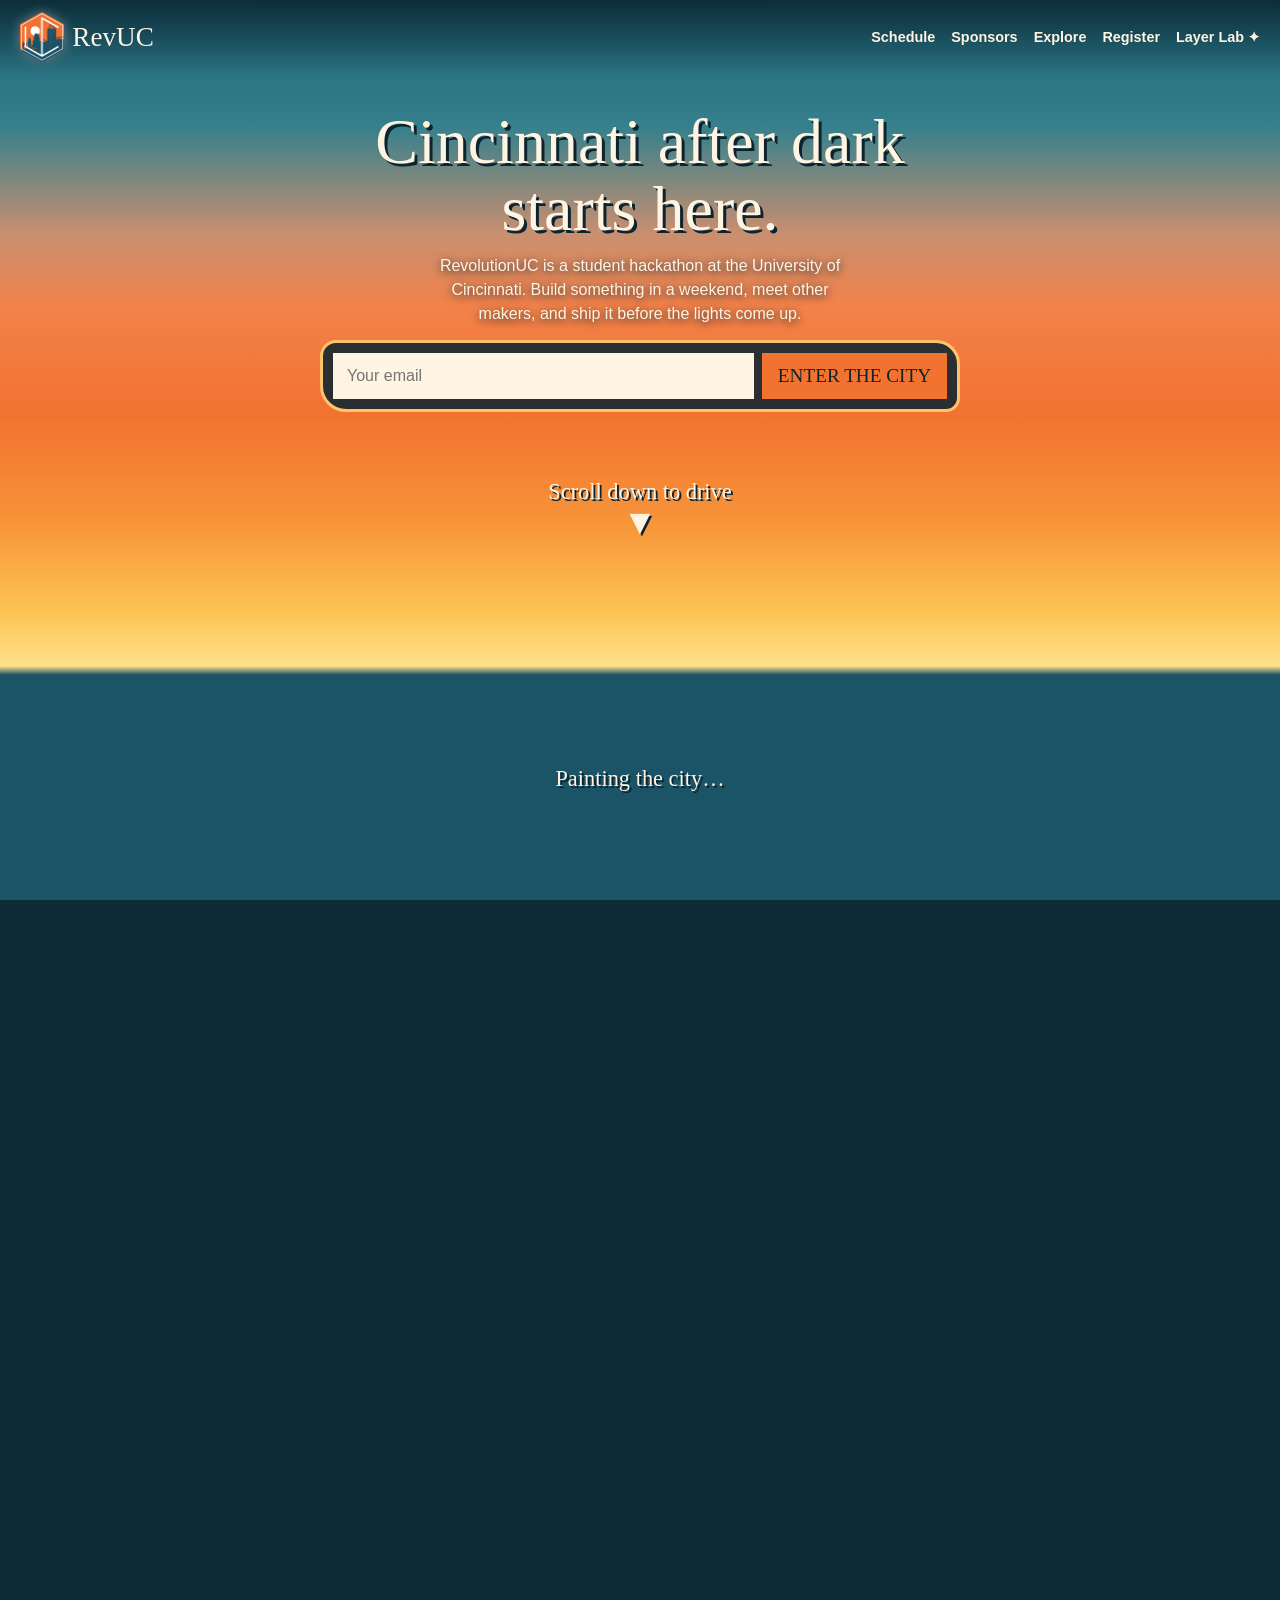
==== commit 7d041fb2: "Top-down iphone view!" ====
--- a/index.html
+++ b/index.html
@@ -102,6 +102,41 @@
 /* logo in the top-left corner */
 .logo img.mark{height:50px;width:auto;display:block;filter:drop-shadow(0 0 6px rgba(255,255,255,.4)) drop-shadow(0 2px 3px rgba(0,0,0,.35))}
 @media (max-width:520px){.logo img.mark{height:40px}}
+/* ===== phone mode: top-down street ===== */
+.phone .o:not(.inmodal){display:none!important}
+.phone #where{top:70px}
+.phone #hint{top:68vh}
+.card{position:absolute;left:0;top:0;z-index:6;display:block;background:#fff3e2;color:#0b2430;border:3px solid #0f3342;border-radius:12px 18px 12px 20px;padding:8px 10px 9px;text-align:left;font:inherit;cursor:pointer;box-shadow:0 4px 0 rgba(11,36,48,.4);will-change:transform}
+.card:active{transform-origin:center}
+.card h3{font-family:var(--px);font-weight:400;font-size:1.5rem;line-height:1;margin:0 0 4px;color:#1b5367}
+.card p,.card li{font-size:.74rem;line-height:1.3;margin:0}
+.card ul{margin:0;padding:0;list-style:none}.card li{margin:2px 0}.card li b{color:#c4501a}
+.card .tap{display:block;margin-top:6px;font-size:.72rem;font-weight:800;color:#c4501a}
+.card svg{width:100%;height:auto;display:block;background:#fff;border-radius:6px}
+.card.l::after,.card.r::after{content:"";position:absolute;top:22px;width:16px;height:3px;background:#f27230}
+.card.l::after{right:-17px}.card.r::after{left:-17px}
+.card.logo{background:transparent;border:0;box-shadow:none;text-align:center;pointer-events:none;padding:0}
+.card.logo::after{display:none}
+.card.logo img{width:92px;display:block;margin:0 auto;filter:drop-shadow(0 2px 6px rgba(0,0,0,.5))}
+.card.logo b{display:block;font-family:var(--px);font-weight:400;font-size:1.6rem;color:#fff;text-shadow:2px 2px 0 #0b2430}
+.card.logo small{color:#ffe9a8;font-weight:700;text-shadow:1px 1px 0 #0b2430}
+.card.banner{background:#0f3342;color:#fff;border-color:#f27230;text-align:center}
+.card.banner::after{display:none}
+.card.banner h3{color:#fff;letter-spacing:.12em;font-size:1.3rem}
+.card.banner .mini{display:flex;gap:6px}.card.banner .mini i{flex:1;font-style:normal;font-weight:800;font-size:.7rem;background:#fff3e2;color:#1b5367;padding:12px 0;border-radius:6px}
+.card.banner .tap{color:#ffe9a8}
+#modal{position:fixed;inset:0;z-index:60;background:rgba(11,36,48,.82);display:none;align-items:flex-end}
+#modal.on{display:flex}
+#modal .sheet{position:relative;width:100%;max-height:90dvh;overflow:auto;background:#fff3e2;color:#0b2430;border-radius:22px 22px 0 0;padding:16px 16px calc(26px + env(safe-area-inset-bottom,0px))}
+#modal h2{font-family:var(--px);font-weight:400;font-size:2.3rem;color:#1b5367;margin:0 40px 10px 0;line-height:1}
+#mclose{position:absolute;right:12px;top:12px;width:38px;height:38px;border:0;border-radius:50%;background:#0f3342;color:#fff;font-size:1.1rem;cursor:pointer}
+#modal .big{font-size:1.15rem;line-height:1.5;margin:0}
+.sch{list-style:none;margin:0;padding:0}.sch li{padding:10px 12px;margin:8px 0;background:#fff;border-left:6px solid #f27230;border-radius:8px;font-size:1.15rem}.sch b{display:block;font-size:.85rem;color:#c4501a}
+.spgrid{display:grid;grid-template-columns:1fr 1fr;gap:10px}.spgrid div{height:92px;display:grid;place-items:center;background:#fff;border:3px solid #0f3342;border-radius:10px;font-weight:800;color:#1b5367}
+#subway.inmodal{position:relative;left:auto;top:auto;translate:none;transform-origin:0 0;display:block!important;z-index:auto}
+#modal .sub h2{color:#fff;font-size:2rem;margin:0}
+#subway.inmodal .sub{margin-top:34px}
+#subway.inmodal .legs{display:none}#subway.inmodal .subwrap{padding-bottom:0}
 </style>
 </head>
 <body>
@@ -112,6 +147,7 @@
 <main>
 <div id="track">
  <div id="stage">
+  
   <canvas id="cv" aria-label="Hand-painted Cincinnati street at sunset with a car driving right"></canvas>
 
   <div class="o" id="sched"><div class="sign"><div class="pole"></div><div class="hex"><h2>SCHEDULE</h2></div>
@@ -168,6 +204,7 @@
     <div id="msg" role="status"></div>
   </div>
   <div id="loading">Painting the city…</div>
+  <div id="modal" role="dialog" aria-modal="true" aria-labelledby="mtitle"><div class="sheet"><button id="mclose" aria-label="Close">✕</button><h2 id="mtitle"></h2><div id="mbody"></div></div></div>
   <div id="hint"><span id="hintTxt">Scroll down to drive</span><span class="dn">▼</span></div>
  </div>
 </div>
@@ -175,6 +212,10 @@
 
 <script>
 (function(){
+/* PHONE = narrow screens get the top-down street (see PHONE MODE at the bottom); wider screens get the side-scrolling drive */
+var PHONE=matchMedia('(max-width:700px)').matches;
+if(PHONE)document.body.classList.add('phone');
+matchMedia('(max-width:700px)').addEventListener('change',function(){location.reload()});   // rotating across the breakpoint switches modes
 /* ========== SETTINGS ==========
    Everything is drawn in "units" on a canvas that is 180 units tall (VH).
    GY = ground line under the buildings, RD = top of the road, WL = total world length. */
@@ -545,20 +586,21 @@
   subw.classList.toggle('compact',W<700);build();paint();applyImages();
   stage.style.background=OFF>0?STARS:'';return true}
 var rz;addEventListener('resize',function(){clearTimeout(rz);rz=setTimeout(function(){
+  if(PHONE){tdResize();return}
   if(innerWidth===W&&VW===MINVW&&(stage.clientHeight||innerHeight)>=50)layout();   // phone toolbar showing/hiding: cheap relayout, no repaint
   else size()},200)});
 /* paint after the page has appeared (so a sunset gradient is already visible), then start the animation loop */
 var loading=document.getElementById('loading');
 function start(){try{if(!size()){setTimeout(start,100);return}loading.style.display='none';requestAnimationFrame(frame)}
   catch(e){loading.textContent='Could not paint the scene: '+e.message}}
-setTimeout(start,30);
+setTimeout(PHONE?startTD:start,30);
 
 /* ========== PAGE INTERACTIONS ========== */
 var P={start:0,schedule:Q.sch,explore:Q.sub,enter:0};   // nav link -> scroll progress
 Object.defineProperty(P,'sponsors',{enumerable:true,get:function(){return Q.br+380/(camMax+VW*.5)}});   // car at bridge midspan
 document.querySelectorAll('a[href^="#"]').forEach(function(a){a.addEventListener('click',function(e){
   var id=a.getAttribute('href').slice(1);if(!(id in P))return;e.preventDefault();
-  scrollTo({top:P[id]*(track.offsetHeight-innerHeight),behavior:'smooth'});
+  scrollTo({top:PHONE?Math.max(0,TD.nav[id]||0):P[id]*(track.offsetHeight-innerHeight),behavior:'smooth'});
   if(id==='enter')setTimeout(function(){document.getElementById('city').focus()},700)})});
 document.getElementById('go').addEventListener('click',function(){
   var v=document.getElementById('city').value.trim(),m=document.getElementById('msg');
@@ -571,6 +613,179 @@
 if(matchMedia('(prefers-reduced-motion: reduce)').matches)document.getElementById('train').style.display='none';
 // the scroll hint says "swipe" on touch screens
 if(matchMedia('(pointer:coarse)').matches)document.getElementById('hintTxt').textContent='Swipe up to drive';
+
+/* ====================================================================
+   PHONE MODE: TOP-DOWN STREET (screens narrower than 700px)
+   The page scroll IS the camera (cam = scrollY), so the street moves exactly with your finger.
+   The car drives down the screen. Roadside cards rise from below; tap one for a big readable view.
+   Parallax: ground = 1x, rooftops are drawn slightly bigger (1.07x), towers and tree crowns bigger still,
+   so tall things drift faster than the street. Same palette, ginkgos and landmarks as the desktop drive.
+   ==================================================================== */
+var TD={nav:{start:0,enter:0}},td={img:{}},tdR=[],tdT=[],tdCars=[],tdLM=[],tdCardEls=[],TDV=8;
+var WLtd=5600;                                                          // length of the street in px (= scroll distance)
+var BRG={a:1750,b:2950,t1:1860,t2:2840,ban:2300},FSY=520,UTY=3330,UCY=3860;   // world y of each stop: bridge, fountain, terminal, UC
+var roofPal=[['#1f5f78','#13404f'],['#2c6e8a','#1b4a5e'],['#1a5267','#0f3342'],['#245a72','#143c4e'],['#2a6078','#173f52'],['#1c5870','#103a4a'],['#b5503a','#7e2f22'],['#e08a3a','#a85a1f']];
+var TDWHERE=[[0,'Downtown Cincinnati'],[430,'Fountain Square'],[880,'About us'],[1250,'Schedule'],[1700,'Roebling Suspension Bridge'],[2250,'Our sponsors'],[3050,'Union Terminal'],[3650,'University of Cincinnati'],[4200,'Explore Rev UC'],[4800,'1819 Innovation Hub']];
+function tdMk(w,h){var c=document.createElement('canvas');c.width=Math.ceil(w*2);c.height=Math.ceil(h*2);var x=c.getContext('2d');x.scale(2,2);return{c:c,x:x}}
+
+/* ---------- sprites (painted once with the same brush helpers) ---------- */
+function tdCanopy(c,x,y,d){circ(c,x+3,y+4,d/2,'#0b2430',.28);foliage(c,x-d/2,y-d/2,d,d,GINK,['#fff0b8','#ffe27a'],'#8a5a12')}   // yellow ginkgo crown seen from above
+function tdRoof(i){var w=td.side,h=150,s=tdMk(w,h),c=s.x,col=roofPal[i%roofPal.length],j,n,t,px,py;   // generic city rooftop
+  poly(c,0,0,w,h,'#0b2430',.3,.35);poly(c,1,1,w-3,h-4,col[0],1);strokes(c,1,1,w-3,h-4,col[0],w*h/14,12,.35,1.4);strokes(c,1,1,w-3,h-4,col[1],w*h/45,7,.3,1);
+  poly(c,1,1,w-3,3,col[1],.4);poly(c,1,h-5,w-3,3,col[1],.4);poly(c,1,1,3,h-4,col[1],.4);poly(c,w-5,1,3,h-4,col[1],.4);          // parapet
+  n=2+(rnd()*3|0);for(j=0;j<n;j++){t=rnd();px=10+rnd()*Math.max(4,w-44);py=10+rnd()*(h-40);
+    if(t<.4){poly(c,px,py,20,16,'#9fb4be',.3);circ(c,px+10,py+8,5.5,'#33505e',1);circ(c,px+10,py+8,3,'#6a8794',1)}              // AC unit
+    else if(t<.65){circ(c,px+9,py+9,9,'#b5503a',1);circ(c,px+9,py+9,6,'#d9764a',1)}                                              // water tank
+    else if(t<.85){poly(c,px,py,22,14,'#8fd0e0',.3,.9);c.strokeStyle='#0f2b38';c.lineWidth=.6;c.beginPath();c.moveTo(px,py);c.lineTo(px+22,py+14);c.moveTo(px+22,py);c.lineTo(px,py+14);c.stroke()}   // skylight
+    else foliage(c,px,py,22,18,GINK,['#fff0b8'],'#8a5a12')}                                                                       // roof garden
+  return s.c}
+function tdCarSpr(col){var s=tdMk(20,36),c=s.x;poly(c,1,2,18,32,'#0b2430',.3,.35);poly(c,2,1,16,32,col,.8);strokes(c,2,1,16,32,col,10,8,.35,1);
+  poly(c,4,8,12,9,'#bfe3ff',.3,.9);poly(c,4,22,12,6,'#bfe3ff',.3,.8);poly(c,5,17,10,5,dk(col,25),.3);
+  poly(c,3,2,4,2.4,'#fff0b8',.2);poly(c,13,2,4,2.4,'#fff0b8',.2);poly(c,3,32,4,2,'#ff4a4a',.2);poly(c,13,32,4,2,'#ff4a4a',.2);   // headlights (top) + tail lights
+  c.strokeStyle='rgba(11,36,48,.6)';c.lineWidth=.7;c.strokeRect(2,1,16,32);return s.c}
+function tdFountain(w,h){var s=tdMk(w,h),c=s.x,cx=w/2,cy=h/2,r=Math.min(w,h)*.34;   // Fountain Square from above
+  poly(c,0,0,w,h,'#d8b898',.6);strokes(c,0,0,w,h,'#e8c8a8',w*h/30,10,.4,1.2);strokes(c,0,0,w,h,'#b89870',w*h/60,8,.3,.8);
+  circ(c,cx,cy,r+6,'#a88860',1);circ(c,cx,cy,r+3,'#6a8a9a',1);circ(c,cx,cy,r,'#4fa0b8',1);
+  c.save();c.beginPath();c.arc(cx,cy,r,0,6.283);c.clip();strokes(c,cx-r,cy-r,2*r,2*r,'#bfe8ff',50,6,.4,.9);c.restore();
+  circ(c,cx,cy,r*.34,'#7a8a9a',1);circ(c,cx,cy,r*.2,'#5f8a70',1);poly(c,cx-r*.5,cy-1.6,r,3.2,'#5f8a70',.3);poly(c,cx-1.6,cy-r*.5,3.2,r,'#5f8a70',.3);   // statue + outstretched arms
+  tdCanopy(c,12,14,34);tdCanopy(c,w-12,h-14,36);return s.c}
+function tdTerminal(w,h){var s=tdMk(w,h),c=s.x,R=Math.min(w-20,88),cx0=w-R-6,cy=h/2,i,a;   // Union Terminal: half dome facing the street
+  poly(c,0,0,w,h,'#c8a888',.6);strokes(c,0,0,w,h,'#e0c4a0',w*h/40,10,.4,1.2);
+  wall(c,0,cy-62,cx0+8,124,'#3d7a8f');poly(c,0,cy-62,cx0+8,6,'#2f6a80',.3);poly(c,0,cy+56,cx0+8,6,'#2f6a80',.3);
+  for(i=R;i>=R*.45;i-=R*.11){c.fillStyle=((i/R*10)|0)%2?'#4a8aa0':'#3d7a8f';c.beginPath();c.arc(cx0,cy,i,-Math.PI/2,Math.PI/2);c.closePath();c.fill()}
+  c.strokeStyle='rgba(143,196,212,.7)';c.lineWidth=.8;for(i=0;i<7;i++){a=-Math.PI/2+i*Math.PI/6;c.beginPath();c.moveTo(cx0,cy);c.lineTo(cx0+Math.cos(a)*R,cy+Math.sin(a)*R);c.stroke()}
+  circ(c,cx0,cy,R*.16,'#f7c531',1);tdCanopy(c,14,h-16,34);return s.c}
+function tdCampus(w,h,right){var s=tdMk(w,h),c=s.x;   // UC: lawn, brick halls, paths (right side also has the UC roof banner)
+  poly(c,0,0,w,h,'#6b8f3a',.6);strokes(c,0,0,w,h,'#9ab23a',w*h/20,9,.4,1.3);strokes(c,0,0,w,h,'#4a7a3a',w*h/50,7,.3,1);
+  poly(c,w*.45,0,6,h,'#e8d9b0',.5);poly(c,0,h*.5,w,6,'#e8d9b0',.5);
+  wall(c,6,10,w*.5,46,'#a8452f');wall(c,6,h-62,w*.5,50,'#a8452f');poly(c,10,14,w*.5-8,6,'#8a3a26',.3);
+  if(right){poly(c,w*.55,h*.3,w*.4,28,'#c4202e',.3);c.fillStyle='#fff';c.font='bold 24px Georgia,serif';c.fillText('UC',w*.55+10,h*.3+23)}
+  tdCanopy(c,w*.8,h*.2,38);tdCanopy(c,w*.25,h*.5,40);tdCanopy(c,w*.82,h*.85,36);return s.c}
+function tdClockRoof(){var s=tdMk(44,44),c=s.x,cols=['#2f6a80','#12384a','#0b2430','#245c74'],pts=[[2,2,42,2],[42,2,42,42],[42,42,2,42],[2,42,2,2]];   // clock tower pyramid roof
+  poly(c,0,0,44,44,'#0b2430',.4,.4);pts.forEach(function(p,i){c.fillStyle=cols[i];c.beginPath();c.moveTo(22,22);c.lineTo(p[0],p[1]);c.lineTo(p[2],p[3]);c.closePath();c.fill()});circ(c,22,22,2.4,'#f7c531',1);return s.c}
+function tdTower(){var s=tdMk(58,50),c=s.x;poly(c,0,0,58,50,'#0b2430',.3,.35);wall(c,1,1,54,46,'#b98f6a');poly(c,8,8,38,30,'#8a6a4a',.4);circ(c,27,23,4,'#3f6fd0',1);return s.c}   // Roebling stone tower top
+function tdHub(w,h){var s=tdMk(w,h),c=s.x,x=w*.6,i;   // 1819 Innovation Hub roof: buff-brick wing, glass corner, big lettering
+  poly(c,0,0,w,40,'#d4a27c',.5);strokes(c,0,0,w,40,'#e0b992',w*2,10,.4,1.2);                                   // entry plaza
+  wall(c,0,40,x,h-40,'#d8b987');strokes(c,0,40,x,h-40,'#b99a68',w*3,14,.3,.8);                                // buff-brick roof
+  poly(c,x,40,w-x,h-40,'#3f7f98',.6);strokes(c,x,40,w-x,h-40,'#8fc4d4',90,10,.35,1.2);strokes(c,x,60,w-x,h-80,'#f5a05a',26,12,.3,1.6);   // glass roof, sunset reflected
+  for(i=x;i<w;i+=12)poly(c,i,40,1.2,h-40,'#1f4a5a',.1,.9);for(i=40;i<h;i+=14)poly(c,x,i,w-x,1,'#1f4a5a',.1,.9);
+  poly(c,0,26,w,16,'#2c3a44',.3);poly(c,w/2-26,26,52,16,'#c9a56a',.3);poly(c,w/2-.5,26,1,16,'#2c3a44',.1);       // dark canopy + glowing doors facing the street
+  poly(c,w*.06,h*.34,w*.5,h*.34,'#1b2a34',.5);c.fillStyle='#fff';c.textAlign='center';
+  c.font='bold '+Math.round(Math.min(70,w*.17))+'px Arial,sans-serif';c.fillText('1819',w*.31,h*.34+Math.min(64,w*.16));
+  c.font='bold '+Math.round(Math.min(20,w*.05))+'px Arial,sans-serif';c.fillText('INNOVATION HUB',w*.31,h*.34+Math.min(64,w*.16)+Math.min(26,w*.065));
+  c.font='bold 9px Arial,sans-serif';c.fillText('WHERE NEXT HAPPENS',w*.31,h*.34+Math.min(64,w*.16)+Math.min(44,w*.11));c.textAlign='left';
+  for(i=0;i<3;i++){var a=poly;a(c,w*.08+i*30,h-52,20,16,'#9fb4be',.3);circ(c,w*.08+i*30+10,h-44,5.5,'#33505e',1)}   // rooftop units
+  tdCanopy(c,w*.1,22,40);tdCanopy(c,w*.9,22,40);return s.c}
+
+/* ---------- layout, world and painting ---------- */
+function tdLayout(){W=innerWidth;H=stage.clientHeight||innerHeight;DPR=Math.min(devicePixelRatio||1,2);
+  td.RW=Math.round(Math.min(92,W*.24));td.rl=Math.round((W-td.RW)/2);td.rr=td.rl+td.RW;td.SW=18;td.side=td.rl-td.SW;td.cw=Math.min(160,td.side+20);
+  td.cx=W/2;td.HUBY=WLtd+H*.44+90;track.style.height=(WLtd+H)+'px';
+  cv.style.top='0';cv.style.height='100%';cv.style.bottom='auto';cv.width=Math.round(W*DPR);cv.height=Math.round(H*DPR);g.setTransform(DPR,0,0,DPR,0,0)}
+function tdBuild(){seed=31;tdR=[];tdT=[];tdLM=[];tdCars=[];var y,i,s=td.side,L=0,R=td.rr+td.SW;
+  var holes={L:[[UTY-125,UTY+125],[BRG.a-40,BRG.b+40],[UCY-130,UCY+130]],R:[[FSY-110,FSY+110],[BRG.a-40,BRG.b+40],[UCY-130,UCY+130]]};
+  ['L','R'].forEach(function(sd){y=-60;while(y<td.HUBY-30){var hit=0;holes[sd].forEach(function(hl){if(y>hl[0]-20&&y<hl[1])hit=hl[1]});if(hit){y=hit;continue}
+    var h=84+(rnd()*66|0);tdR.push({sd:sd,y:y,h:h,v:rnd()*TDV|0,k:rnd()<.28?2:1,b:rnd()<.35?1:0,ph:rnd()*9});y+=h+8}});
+  var side=0;for(y=60;y<td.HUBY-60;y+=120+rnd()*80){side^=1;if(y>BRG.a-30&&y<BRG.b+30)continue;var d=46+(rnd()*3|0)*11;
+    tdT.push({x:side?td.rr+td.SW/2+14-rnd()*5:td.rl-td.SW/2-14+rnd()*5,y:y,v:(d-46)/11|0})}
+  tdLM.push({key:'fs',x:R,y:FSY-(s+16)/2,w:s,h:s+16,k:0});tdLM.push({key:'ut',x:0,y:UTY-115,w:s,h:230,k:1});
+  tdLM.push({key:'ucl',x:0,y:UCY-125,w:s,h:250,k:1});tdLM.push({key:'ucr',x:R,y:UCY-125,w:s,h:250,k:1});tdLM.push({key:'clock',x:s*.5-22,y:UCY-40,w:44,h:44,k:2});
+  tdLM.push({key:'tw',x:td.rl-12-58,y:BRG.t1-25,w:58,h:50,k:2});tdLM.push({key:'tw',x:td.rr+12,y:BRG.t1-25,w:58,h:50,k:2});
+  tdLM.push({key:'tw',x:td.rl-12-58,y:BRG.t2-25,w:58,h:50,k:2});tdLM.push({key:'tw',x:td.rr+12,y:BRG.t2-25,w:58,h:50,k:2});
+  tdLM.push({key:'hub',x:0,y:td.HUBY,w:W,h:330,k:1});
+  for(i=0;i<8;i++)tdCars.push({y0:rnd()*1400,v:80+rnd()*80,k:i%6})}
+function tdPaint(){seed=21;var i,c,s,y,RW=td.RW,rl=td.rl,rr=td.rr,SW=td.SW;
+  s=tdMk(W,360);c=s.x;td.gnd=s.c;                                              // repeating street tile: asphalt, sidewalks, curbs, center line
+  poly(c,-2,-2,W+4,364,'#1b5367',.4);strokes(c,0,0,W,360,'#245c74',W*4,12,.3,1.2);
+  [[rl-SW,rl],[rr,rr+SW]].forEach(function(sd){poly(c,sd[0],-2,SW,364,'#d4a27c',.4);for(y=-4;y<364;y+=12){poly(c,sd[0]+1,y,SW/2-1,11,jit('#e0b992',34),.7,.8);poly(c,sd[0]+SW/2,y+5,SW/2-1,11,jit('#c08f6a',34),.7,.8)}});
+  poly(c,rl-2,-2,2.4,364,'#0f3342',.2);poly(c,rr,-2,2.4,364,'#0f3342',.2);
+  poly(c,rl,-2,RW,364,'#1f4458',.4);strokes(c,rl,0,RW,360,'#33647c',RW*3,10,.28,1.2);strokes(c,rl,0,RW,360,'#0d2230',RW*2,8,.3,1);
+  poly(c,W/2-2.2,-2,1.2,364,'#f7b538',.15);poly(c,W/2+1,-2,1.2,364,'#f7b538',.15);strokes(c,rl-SW,0,2*SW+RW,360,'#f7c531',40,3,.55,1);   // double yellow + fallen ginkgo leaves
+  td.roofs=[];for(i=0;i<TDV;i++)td.roofs.push(tdRoof(i));
+  td.canopy=[46,57,68].map(function(d){var q=tdMk(d+8,d+8);tdCanopy(q.x,(d+8)/2,(d+8)/2,d);return q.c});
+  td.img.fs=tdFountain(td.side,td.side+16);td.img.ut=tdTerminal(td.side,230);td.img.ucl=tdCampus(td.side,250,0);td.img.ucr=tdCampus(td.side,250,1);
+  td.img.clock=tdClockRoof();td.img.tw=tdTower();td.img.hub=tdHub(W,330);
+  td.car=['#2f7fd0','#f7b538','#3aa56a','#4aa3c0','#e8e0d0','#9fd0e0'].map(tdCarSpr);td.me=tdCarSpr('#f27230');
+  s=tdMk(40,40);c=s.x;var gr=c.createRadialGradient(20,20,0,20,20,20);gr.addColorStop(0,'rgba(255,214,130,.95)');gr.addColorStop(1,'rgba(255,170,90,0)');c.fillStyle=gr;c.fillRect(0,0,40,40);td.glow=s.c;
+  var gc=document.createElement('canvas');gc.width=gc.height=180;var gx=gc.getContext('2d');
+  for(i=0;i<2600;i++){gx.globalAlpha=.25+rnd()*.35;gx.fillStyle=rnd()>.5?'#fff3e2':'#0f2b38';var z=1+rnd()*1.6;gx.fillRect(rnd()*180,rnd()*180,z,z)}
+  td.grain=g.createPattern(gc,'repeat')}
+
+/* ---------- roadside cards (tap = bigger, readable view) ---------- */
+function tdCards(){tdCardEls.forEach(function(e){e.el.remove()});tdCardEls=[];
+  var logo=document.querySelector('.logo img.mark').src,cw=td.cw,Lx=6,Rx=W-cw-6;
+  var defs=[
+   {id:'logo',y:470,x:Lx,cls:'logo',html:'<img src="'+logo+'" alt="RevUC logo"><b>RevUC</b><small>Welcome to the city</small>'},
+   {id:'about',y:880,x:Lx,html:'<h3>About us</h3><p>UC’s student-run hackathon. Build, learn and ship in a weekend.</p><span class="tap">Tap to read ▸</span>'},
+   {id:'schedule',y:1250,x:Rx,html:'<h3>Schedule</h3><ul><li><b>Fri 6–8 PM</b> Check-in</li><li><b>Fri 9 PM</b> Opening</li><li><b>Sat 10 AM</b> Workshops</li></ul><span class="tap">Full schedule ▸</span>'},
+   {id:'sponsors',y:BRG.ban,x:8,w:W-16,cls:'banner',html:'<h3>SPONSORS</h3><div class="mini"><i>Logo</i><i>Logo</i><i>Logo</i><i>Logo</i></div><span class="tap">Tap to enlarge ▸</span>'},
+   {id:'map',y:4200,x:Rx,html:'<h3>Explore Rev UC</h3><svg viewBox="0 0 120 56" aria-hidden="true"><path d="M10 12C34 10 50 26 70 16S104 22 96 40 56 48 40 36 20 36 10 12" fill="none" stroke="#0b2430" stroke-width="4"/><path d="M10 12C34 10 50 26 70 16S104 22 96 40 56 48 40 36 20 36 10 12" fill="none" stroke="#fff" stroke-width="1.6"/><circle cx="10" cy="12" r="5" fill="#ffe9a8" stroke="#0b2430" stroke-width="2"/><circle cx="70" cy="16" r="5" fill="#ffe9a8" stroke="#0b2430" stroke-width="2"/><circle cx="96" cy="40" r="5" fill="#ffe9a8" stroke="#0b2430" stroke-width="2"/><circle cx="40" cy="36" r="5" fill="#f27230" stroke="#0b2430" stroke-width="2"/></svg><span class="tap">Open the map ▸</span>'},
+   {id:'register',y:5000,x:Lx,html:'<h3>Register</h3><p>Save your seat in the city.</p><span class="tap">Sign up ▸</span>'}];
+  defs.forEach(function(d){var el=document.createElement(d.cls==='logo'?'div':'button');el.className='card '+(d.cls||'')+(d.x<W/2?' l':' r');el.style.width=(d.w||cw)+'px';el.style.display='none';el.innerHTML=d.html;
+    if(d.cls!=='logo')el.addEventListener('click',function(){tdOpen(d.id)});stage.insertBefore(el,hero);tdCardEls.push({el:el,y:d.y,x:d.x,id:d.id})});
+  TD.nav={start:0,enter:0,schedule:1250-H*.4,sponsors:BRG.ban-H*.4,explore:4200-H*.4}}
+
+/* ---------- big view (modal) ---------- */
+var tdModal=document.getElementById('modal'),tdBody=document.getElementById('mbody'),tdTitle=document.getElementById('mtitle');
+var TDM={about:['About us','<p class="big">RevolutionUC is UC’s student-run hackathon. Build, learn and ship something in a weekend. All majors welcome.</p>'],
+ schedule:['Schedule','<ul class="sch"><li><b>Fri, 6–8 PM</b>Check-in &amp; dinner</li><li><b>Fri, 9 PM</b>Opening &amp; team mixer</li><li><b>Sat, 10 AM–12 PM</b>Workshops</li><li><b>Sun, 11 AM</b>Demos &amp; awards</li></ul>'],
+ sponsors:['Sponsors','<div class="spgrid"><div>Logo</div><div>Logo</div><div>Logo</div><div>Logo</div></div>'],map:['Explore Rev UC','']};
+function tdOpen(id){if(id==='register'){scrollTo({top:0,behavior:'smooth'});setTimeout(function(){document.getElementById('city').focus()},700);return}
+  var m=TDM[id];tdTitle.textContent=m[0];tdTitle.style.display=id==='map'?'none':'';tdBody.innerHTML=m[1];tdModal.classList.add('on');   // show first so the width can be measured
+  if(id==='map'){subw.classList.add('inmodal');tdBody.appendChild(subw);var k=(tdBody.clientWidth)/540;subw.style.transform='scale('+k+')';tdBody.style.height=(subw.offsetHeight*k-70*k)+'px'}
+  else tdBody.style.height='';
+  tdModal.classList.add('on');document.getElementById('mclose').focus()}
+function tdClose(){tdModal.classList.remove('on');if(subw.parentNode===tdBody){subw.classList.remove('inmodal');subw.style.transform='';stage.appendChild(subw)}tdBody.style.height=''}
+document.getElementById('mclose').addEventListener('click',tdClose);
+tdModal.addEventListener('click',function(e){if(e.target===tdModal)tdClose()});
+addEventListener('keydown',function(e){if(e.key==='Escape')tdClose()});
+
+/* ---------- per-frame drawing ---------- */
+function tdBlit(img,x,wy,w,h,S,flip,cam){var C=H*.46,cx=td.cx,py=wy+h/2-cam,sx=cx+(x+w/2-cx)*S,sy=C+(py-C)*S,dw=w*S,dh=h*S;   // parallax: scale about screen center
+  if(sy+dh/2<-10||sy-dh/2>H+10)return null;
+  if(flip){g.save();g.translate(sx,sy);g.scale(-1,1);g.drawImage(img,-dw/2,-dh/2,dw,dh);g.restore()}else g.drawImage(img,sx-dw/2,sy-dh/2,dw,dh);
+  return[sx,sy,dw,dh]}
+function tdFrame(now){
+  var tt=now/1000,cam=scrollY,i,y,k,rl=td.rl,rr=td.rr,cx=td.cx,RW=td.RW;
+  g.globalAlpha=1;g.fillStyle='#1b5367';g.fillRect(0,0,W,H);
+  for(y=-mod(cam,360);y<H;y+=360)g.drawImage(td.gnd,0,y,W,360.7);                          // street
+  var by0=BRG.a-cam,by1=BRG.b-cam;                                                         // Roebling Bridge: river on both sides, rails and cables
+  if(by1>0&&by0<H){var a=Math.max(0,by0),b=Math.min(H,by1);g.fillStyle='#1f5f78';g.fillRect(0,a,rl-12,b-a);g.fillRect(rr+12,a,W-rr-12,b-a);
+    g.fillStyle='#ff9a6a';g.globalAlpha=.55;for(i=0;i<50;i++){var ry=a+mod(hh(i,2)*(b-a)+tt*9,b-a),rx=hh(i,1)*W;if(rx<rl-14||rx>rr+14)g.fillRect(rx,ry,6+hh(i,3)*6,1)}g.globalAlpha=1;
+    g.fillStyle='#b98f6a';g.fillRect(rl-12,a,4,b-a);g.fillRect(rr+8,a,4,b-a);g.fillStyle='#3f6fd0';g.fillRect(rl-7,a,2,b-a);g.fillRect(rr+5,a,2,b-a);
+    for(y=Math.ceil(BRG.a/14)*14;y<BRG.b;y+=14){var sy2=y-cam;if(sy2<-3||sy2>H+3)continue;g.fillRect(rl-7,sy2,7,1);g.fillRect(rr,sy2,7,1)}}
+  g.globalAlpha=.4;g.fillStyle='#efe2f4';for(k=0;k<2;k++)for(y=-mod(cam,56)-56;y<H;y+=56)g.fillRect(cx+(k?1:-1)*RW/4-1,y,2,22);g.globalAlpha=1;   // lane dashes
+  var bp=['#fff3c4','#ffd966','#ffb347','#ffe9a8','#ffffff'];                                // lamps + warm string lights across the street
+  for(y=Math.floor(cam/150)*150-150;y<cam+H+150;y+=150){if(y>BRG.a-40&&y<BRG.b+40)continue;if(y>td.HUBY-60)continue;var ly=y-cam,li=y/150|0;
+    if(li%2===0){g.strokeStyle='rgba(11,36,48,.55)';g.lineWidth=.8;g.beginPath();g.moveTo(rl-4,ly);g.lineTo(rr+4,ly);g.stroke();
+      for(k=0;k<=6;k++)if(((tt*3|0)+k+li)%3){g.fillStyle=bp[mod(k+li,5)];g.beginPath();g.arc(rl-4+(RW+8)*k/6,ly,1.6,0,6.283);g.fill()}}
+    [rl-4,rr+4].forEach(function(lx){g.fillStyle='#0f2b38';g.beginPath();g.arc(lx,ly,3,0,6.283);g.fill();g.globalCompositeOperation='lighter';g.globalAlpha=.55+.15*Math.sin(tt*3+li);g.drawImage(td.glow,lx-20,ly-20,40,40);g.globalAlpha=1;g.globalCompositeOperation='source-over'})}
+  for(i=0;i<tdCars.length;i++){var cr=tdCars[i],cy=mod(cr.y0-cr.v*tt-cam,H+300)-150;                // oncoming traffic (right lane, heading up)
+    g.globalCompositeOperation='lighter';g.fillStyle='rgba(255,220,140,.12)';g.beginPath();g.moveTo(cx+RW/4-6,cy-16);g.lineTo(cx+RW/4+6,cy-16);g.lineTo(cx+RW/4+10,cy-48);g.lineTo(cx+RW/4-10,cy-48);g.closePath();g.fill();g.globalCompositeOperation='source-over';
+    g.drawImage(td.car[cr.k],cx+RW/4-9,cy-17,18,32)}
+  var carY=H*(.78-.34*Math.min(1,cam/260)),carX=cx-RW/4+Math.sin(cam*.012)*.8;                      // the player's car (drives down the screen)
+  g.globalCompositeOperation='lighter';g.fillStyle='rgba(255,220,140,.17)';g.beginPath();g.moveTo(carX-6,carY+16);g.lineTo(carX+6,carY+16);g.lineTo(carX+11,carY+58);g.lineTo(carX-11,carY+58);g.closePath();g.fill();g.globalCompositeOperation='source-over';
+  g.save();g.translate(carX,carY);g.rotate(Math.PI);g.drawImage(td.me,-9.5,-17,19,34);g.restore();
+  for(i=0;i<tdR.length;i++){var r=tdR[i];if(r.k!==1)continue;var q=tdBlit(td.roofs[r.v],r.sd==='L'?0:rr+td.SW,r.y,td.side,r.h,1.07,r.sd==='R',cam);    // rooftops (1.07x)
+    if(q&&r.b&&((tt*1.3+r.ph)|0)%2){g.fillStyle='#ff6a3b';g.beginPath();g.arc(q[0]+(r.sd==='L'?-1:1)*(q[2]/2-8),q[1]-q[3]/2+8,1.8,0,6.283);g.fill()}}                 // blinking rooftop beacons
+  for(i=0;i<tdLM.length;i++){var m=tdLM[i];if(m.k<2)tdBlit(td.img[m.key],m.x,m.y,m.w,m.h,m.k?1.05:1,false,cam)}                         // plazas + landmarks
+  for(i=0;i<tdR.length;i++){var r2=tdR[i];if(r2.k===2)tdBlit(td.roofs[r2.v],r2.sd==='L'?0:rr+td.SW,r2.y,td.side,r2.h,1.17,r2.sd==='R',cam)}        // tall roofs (1.17x)
+  var fy=FSY-cam;if(fy>-80&&fy<H+80){var fx=rr+td.SW+td.side/2;g.fillStyle='#d8f0ff';for(i=0;i<28;i++){var rad=8+((tt*22+i*6)%30);g.globalAlpha=1-(rad-8)/30;g.beginPath();g.arc(fx+Math.cos(i*.9)*rad,fy+Math.sin(i*.9)*rad,1.1,0,6.283);g.fill()}g.globalAlpha=1}
+  for(i=0;i<tdT.length;i++){var tr=tdT[i];tdBlit(td.canopy[tr.v],tr.x-(46+tr.v*11+8)/2,tr.y,46+tr.v*11+8,46+tr.v*11+8,1.12,false,cam)}        // ginkgo crowns (1.12x)
+  for(i=0;i<tdLM.length;i++){var m2=tdLM[i];if(m2.k===2)tdBlit(td.img[m2.key],m2.x,m2.y,m2.w,m2.h,1.2,false,cam)}                              // towers (1.2x)
+  g.fillStyle='#0b2430';g.globalAlpha=.09;[[.2,.0,.7],[.65,.4,.9],[.35,.8,.6]].forEach(function(p,j){g.beginPath();g.ellipse(((p[0]*W+tt*6*(j+1))%(W+300))-120,mod(p[1]*H*3-cam*1.5,H+360)-180,150,70,.3,0,6.283);g.fill()});g.globalAlpha=1;   // drifting cloud shadows
+  var wg=g.createLinearGradient(0,0,W,H);wg.addColorStop(0,'rgba(255,170,70,0)');wg.addColorStop(1,'rgba(255,150,60,.2)');g.fillStyle=wg;g.fillRect(0,0,W,H);   // sunset light
+  g.save();g.setTransform(1,0,0,1,0,0);g.globalAlpha=.18;g.fillStyle=td.grain;g.fillRect(0,0,cv.width,cv.height);g.restore();
+  for(i=0;i<tdCardEls.length;i++){var ce=tdCardEls[i],cyy=ce.y-cam;if(cyy<-260||cyy>H+40){if(ce.on){ce.el.style.display='none';ce.on=0}continue}
+    if(!ce.on){ce.el.style.display='';ce.on=1}ce.el.style.transform='translate('+ce.x+'px,'+cyy+'px)'}
+  hero.style.opacity=Math.max(0,1-cam/200);hero.style.pointerEvents=cam>40?'none':'auto';hint.style.opacity=Math.max(0,1-cam/120);
+  var cw2=cam+carY,wh=TDWHERE[0];for(i=0;i<TDWHERE.length;i++)if(cw2>=TDWHERE[i][0]+ (i?0:0)-120)wh=TDWHERE[i];
+  if(whereTxt.textContent!==wh[1])whereTxt.textContent=wh[1];where.style.opacity=Math.min(1,Math.max(0,(cam-120)/120));prog.style.width=Math.min(100,cam/WLtd*100)+'%';
+  requestAnimationFrame(tdFrame)}
+function startTD(){try{tdLayout();tdBuild();tdPaint();td.pw=W;tdCards();subw.classList.add('compact');hint.style.top=(H*.68)+'px';loading.style.display='none';requestAnimationFrame(tdFrame)}
+  catch(e){loading.textContent='Could not paint the street: '+e.message}}
+function tdResize(){tdLayout();tdBuild();if(td.pw!==W){tdPaint();td.pw=W}tdCards();hint.style.top=(H*.68)+'px'}   // toolbar show/hide only re-lays out; a width change repaints
+
 })();
 </script>
 </body>
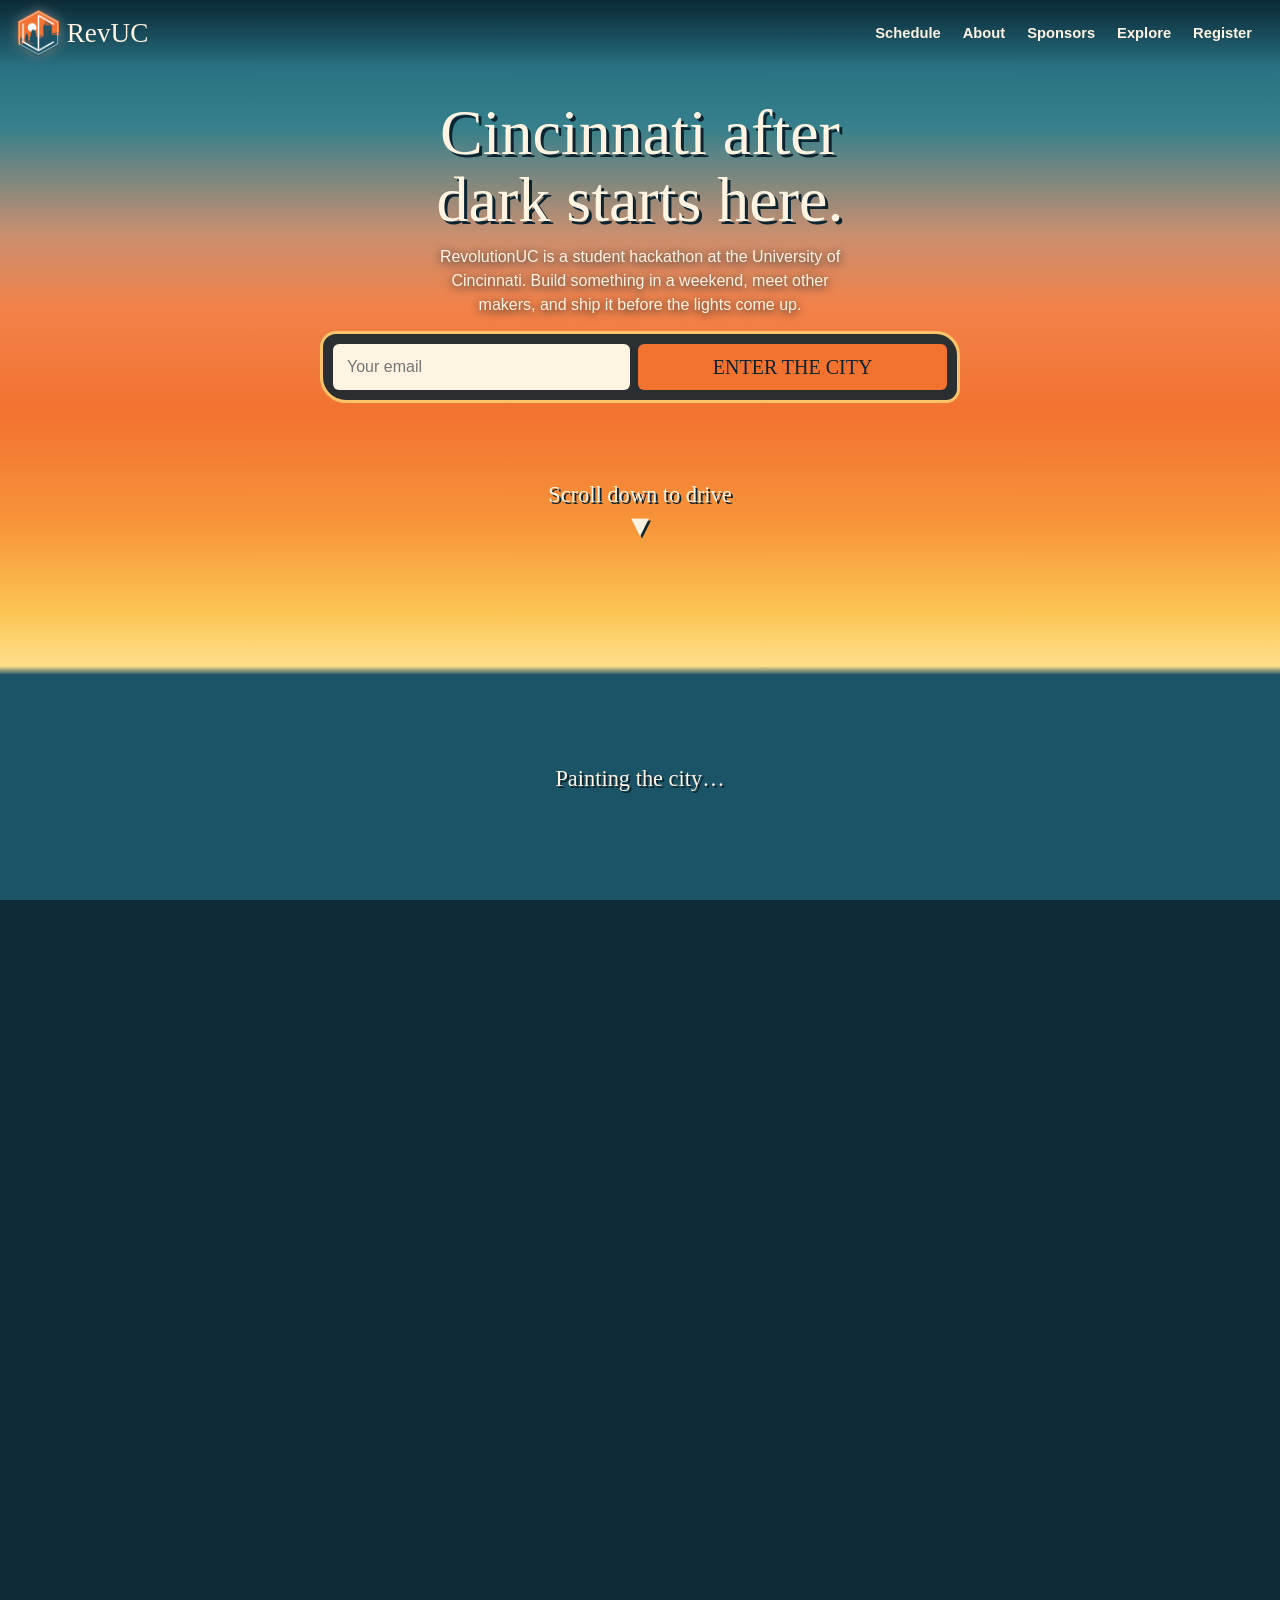
==== commit 0208d36f: "Updated mobile ver again!" ====
--- a/index.html
+++ b/index.html
@@ -6,164 +6,191 @@
 <title>RevUC – Cincinnati Painted Drive</title>
 <link href="https://fonts.googleapis.com/css2?family=Caveat+Brush&display=swap" rel="stylesheet">
 <style>
+/* VOICE: playful hackathon poster, painted Cincinnati at sunset
+   IDEA: a drive through the city; signs on the roadside carry the event info
+   PICTURE: the hand-painted parallax street (canvas) with HTML signs placed in the world
+   COLOUR and TYPE: logo teal + sunset orange, Caveat Brush titles, Chivo/Helvetica body
+   LAYOUT: desktop scrolls; phones and tablets swipe left; signs measured and scaled to fit every screen */
 :root{--ink:#0f2b38;--orange:#f27230;--gold:#ffc46b;--paper:#fff3e2;--magenta:#c4501a;--glass:rgba(11,36,48,.86);
---px:"Caveat Brush","Comic Sans MS",cursive;
-box-sizing:border-box;padding-top:env(safe-area-inset-top,0px);padding-bottom:env(safe-area-inset-bottom,0px);color-scheme:dark}
-html{scroll-padding-top:env(safe-area-inset-top,0px)}
+--px:"Caveat Brush","Comic Sans MS",cursive;color-scheme:dark}
 *{box-sizing:border-box}
-body{margin:0;background:var(--ink);color:var(--paper);font-family:"Chivo","Helvetica Neue",Arial,sans-serif;overflow-x:hidden}
+html,body{margin:0}
+body{background:var(--ink);color:var(--paper);font-family:"Chivo","Helvetica Neue",Arial,sans-serif;overflow-x:hidden;-webkit-tap-highlight-color:transparent}
+.swipe,.swipe body{height:100%;overflow:hidden;overscroll-behavior:none}
 #track{height:650vh}
-#stage{position:sticky;top:0;height:100vh;height:100dvh;overflow:hidden;background:linear-gradient(#1d6275 0%,#35808c 14%,#c98f70 26%,#f2824a 34%,#f27230 46%,#f79439 58%,#fcc454 68%,#ffdf8a 74%,#1b5367 75%)}   /* sunset fallback, always visible */
+.swipe #track{height:100vh;height:100dvh}
+#stage{position:sticky;top:0;height:100vh;height:100dvh;overflow:hidden;background:linear-gradient(#1d6275 0%,#35808c 14%,#c98f70 26%,#f2824a 34%,#f27230 46%,#f79439 58%,#fcc454 68%,#ffdf8a 74%,#1b5367 75%)}
+.swipe #stage{touch-action:none;-webkit-user-select:none;user-select:none;cursor:grab}
+.swipe #stage.dragging{cursor:grabbing}
+#cv{position:absolute;left:0;top:0;width:100%;height:100%}
 #loading{position:absolute;left:50%;bottom:12vh;transform:translateX(-50%);z-index:9;font-family:var(--px);font-size:1.4rem;text-shadow:2px 2px 0 #0b2430;text-align:center;max-width:90vw}
-#cv{position:absolute;inset:0;width:100%;height:100%}
-header{position:fixed;top:0;left:0;right:0;z-index:20;display:flex;justify-content:space-between;align-items:center;padding:calc(12px + env(safe-area-inset-top,0px)) 20px 12px;background:linear-gradient(rgba(11,36,48,.85),transparent)}
-.logo{font-family:var(--px);font-size:1.7rem;color:var(--paper);text-decoration:none;display:flex;align-items:center;gap:8px}
-.logo i{width:20px;height:20px;background:var(--orange);clip-path:polygon(25% 5%,75% 5%,100% 50%,75% 95%,25% 95%,0 50%)}
-nav a{color:var(--paper);text-decoration:none;margin-left:16px;font-weight:700;font-size:.9rem}
-nav a:hover,nav a:focus-visible{color:var(--gold);outline:none;text-decoration:underline}
-#hero{position:absolute;left:50%;top:12vh;transform:translateX(-50%);width:min(640px,92vw);text-align:center;z-index:7}
-#hero h1{font-family:var(--px);font-weight:400;font-size:clamp(2rem,6vw,4rem);line-height:1.05;margin:0;text-shadow:3px 3px 0 #0b2430}
+button:focus-visible,input:focus-visible,a:focus-visible{outline:3px solid var(--gold);outline-offset:2px}
+
+/* ---------- header + burger menu ---------- */
+header{position:fixed;top:0;left:0;right:0;z-index:30;display:flex;justify-content:space-between;align-items:center;gap:12px;
+  padding:calc(10px + env(safe-area-inset-top,0px)) max(18px,env(safe-area-inset-right,0px)) 10px max(18px,env(safe-area-inset-left,0px));
+  background:linear-gradient(rgba(11,36,48,.9),rgba(11,36,48,0))}
+.logo{font-family:var(--px);font-size:1.7rem;color:var(--paper);text-decoration:none;display:flex;align-items:center;gap:8px;white-space:nowrap}
+.logo img.mark{height:46px;width:auto;display:block;filter:drop-shadow(0 0 6px rgba(255,255,255,.4)) drop-shadow(0 2px 3px rgba(0,0,0,.35))}
+nav{display:flex;align-items:center;gap:2px}
+nav a{color:var(--paper);text-decoration:none;font-weight:700;font-size:.92rem;padding:10px 10px;border-radius:8px;white-space:nowrap}
+nav a:hover,nav a:focus-visible{color:var(--gold);text-decoration:underline}
+#burger{display:none;place-items:center;width:46px;height:46px;padding:0;border:2px solid rgba(255,243,226,.4);border-radius:12px;background:rgba(11,36,48,.65);cursor:pointer}
+#burger span,#burger span::before,#burger span::after{display:block;width:22px;height:2.5px;border-radius:2px;background:var(--paper);transition:transform .25s,background .25s}
+#burger span{position:relative}
+#burger span::before,#burger span::after{content:"";position:absolute;left:0}
+#burger span::before{top:-7px}#burger span::after{top:7px}
+#burger[aria-expanded=true] span{background:transparent}
+#burger[aria-expanded=true] span::before{transform:translateY(7px) rotate(45deg)}
+#burger[aria-expanded=true] span::after{transform:translateY(-7px) rotate(-45deg)}
+@media (max-width:860px){
+  #burger{display:grid}
+  nav{position:absolute;top:calc(100% - 2px);left:12px;right:12px;flex-direction:column;align-items:stretch;gap:0;padding:6px;
+    background:#0b2430;border:3px solid var(--gold);border-radius:16px 22px 14px 24px;box-shadow:0 16px 34px rgba(0,0,0,.45);
+    opacity:0;visibility:hidden;transform:translateY(-8px);transition:opacity .2s,transform .2s,visibility .2s}
+  nav.open{opacity:1;visibility:visible;transform:none}
+  nav a{font-size:1.15rem;padding:14px 16px;border-bottom:1px solid rgba(255,243,226,.12);border-radius:0}
+  nav a:last-child{border-bottom:0}
+  .logo{font-size:1.45rem}.logo img.mark{height:40px}
+}
+@media (min-width:521px) and (max-width:860px){nav{left:auto;width:300px}}
+
+/* ---------- hero ---------- */
+#hero{position:absolute;left:50%;top:max(84px,11vh);transform:translateX(-50%);width:min(640px,92vw);text-align:center;z-index:7}
+#hero h1{font-family:var(--px);font-weight:400;font-size:clamp(2.1rem,6vw,4rem);line-height:1.05;margin:0;text-shadow:3px 3px 0 #0b2430;text-wrap:balance}
 #hero p{font-size:1rem;line-height:1.5;margin:12px auto 0;max-width:46ch;text-shadow:0 2px 8px rgba(11,36,48,.95)}
 .enter{display:flex;gap:8px;flex-wrap:wrap;margin-top:14px;background:var(--glass);padding:10px;border:3px solid var(--gold);border-radius:16px 24px 14px 26px}
-.enter input{flex:1 1 180px;padding:12px 14px;border:0;font:inherit;background:#fff3e2;color:#0b2430}
-.enter button{padding:12px 16px;border:0;background:var(--orange);color:#0b2430;font-family:var(--px);font-size:1.2rem;cursor:pointer}
-button:focus-visible,input:focus-visible{outline:3px solid var(--gold);outline-offset:2px}
-#msg{min-height:1.4em;margin:8px 0 0;font-weight:700;color:var(--gold)}
-#hint{position:absolute;left:50%;top:60vh;transform:translate(-50%,-100%);z-index:7;font-family:var(--px);font-size:1.4rem;text-shadow:2px 2px 0 #0b2430;white-space:nowrap}
-.o{position:absolute;left:0;top:0;transform-origin:50% 100%;translate:-50% -100%;z-index:4}
-.sign{position:relative;width:460px;height:440px}
-.pole{position:absolute;left:50%;bottom:0;width:14px;height:50%;background:#0f3342;transform:translateX(-50%)}
-.hex{position:absolute;left:50%;top:0;transform:translateX(-50%);width:260px;height:170px;background:var(--paper);clip-path:polygon(22% 0,78% 0,100% 50%,78% 100%,22% 100%,0 50%);display:grid;place-items:center}
+.enter input{flex:1 1 180px;min-width:0;padding:12px 14px;border:0;border-radius:6px;font:inherit;font-size:16px;background:#fff3e2;color:#0b2430}
+.enter button{flex:1 1 auto;min-height:46px;padding:10px 16px;border:0;border-radius:6px;background:var(--orange);color:#0b2430;font-family:var(--px);font-size:1.25rem;cursor:pointer}
+#msg{min-height:1.4em;margin:8px 0 0;font-weight:700;color:var(--gold);text-shadow:0 1px 4px #0b2430}
+@media (max-height:540px){#hero{top:64px}#hero h1{font-size:1.9rem}#hero p{display:none}.enter{margin-top:8px;padding:8px}}
+
+/* ---------- gesture hint: the arrow always points the way your finger or wheel moves ---------- */
+#hint{position:absolute;left:50%;top:60vh;transform:translate(-50%,-100%);z-index:7;display:flex;flex-direction:column;align-items:center;gap:2px;
+  font-family:var(--px);font-size:1.4rem;text-shadow:2px 2px 0 #0b2430;white-space:nowrap;pointer-events:none}
+#hint .dn{font-family:Arial,sans-serif;font-size:1.9rem;line-height:1;animation:nudge 1.1s ease-in-out infinite}
+.swipe #hint{flex-direction:row-reverse;gap:10px}
+.swipe #hint .dn{animation-name:nudgeL}
+@keyframes nudge{50%{transform:translateY(10px)}}
+@keyframes nudgeL{50%{transform:translateX(-12px)}}
+
+/* ---------- "now passing" bar with previous / next stop ---------- */
+#where{position:absolute;left:50%;top:calc(74px + env(safe-area-inset-top,0px));transform:translateX(-50%);z-index:8;width:min(92vw,400px);
+  display:flex;align-items:center;gap:10px;padding:8px;background:rgba(11,36,48,.55);border:2px solid rgba(255,196,107,.55);border-radius:18px;opacity:0;pointer-events:none}
+#where.on{pointer-events:auto}
+#where .wt{flex:1;min-width:0;text-align:center}
+#where small{display:block;font-size:.72rem;letter-spacing:.12em;text-transform:uppercase;color:#ffd9a0}
+#where b{display:block;font-family:var(--px);font-weight:400;font-size:1.6rem;line-height:1.1;white-space:nowrap;overflow:hidden;text-overflow:ellipsis;text-shadow:2px 2px 0 #0b2430}
+#where i{display:block;height:6px;border-radius:3px;background:rgba(255,255,255,.18);margin-top:6px;overflow:hidden}
+#where u{display:block;height:100%;width:0;background:#ff7a3d;border-radius:3px}
+#where button{flex:none;width:44px;height:44px;border:0;border-radius:50%;background:var(--orange);color:#0b2430;font-size:1rem;cursor:pointer;display:grid;place-items:center}
+#where button svg{width:18px;height:18px}
+
+/* ---------- roadside signs (placed in the world by the script, measured to fit) ---------- */
+.o{position:absolute;left:0;top:0;transform-origin:50% 100%;translate:-50% -100%;z-index:4;display:none}
+.swipe .o{cursor:pointer}
+/* schedule signpost */
+.sign{position:relative;width:460px;display:flex;flex-direction:column;align-items:center}
+.sign::before{content:"";position:absolute;left:50%;top:60px;bottom:0;width:14px;margin-left:-7px;background:#0f3342;z-index:-1}
+.hex{position:relative;width:250px;height:120px;background:var(--paper);clip-path:polygon(22% 0,78% 0,100% 50%,78% 100%,22% 100%,0 50%);display:grid;place-items:center}
 .hex::before{content:"";position:absolute;inset:7px;background:var(--ink);clip-path:inherit}
 .hex h2{position:relative;font-family:var(--px);font-weight:400;font-size:2rem;margin:0}
-.arrow{position:absolute;background:var(--paper);color:var(--ink);padding:8px 14px;font-weight:700;font-size:13px;line-height:1.25;white-space:nowrap}
-.arrow b{display:block;font-size:12px;color:var(--magenta)}
-.a1{left:0;top:42%;clip-path:polygon(0 50%,12% 0,100% 0,100% 100%,12% 100%);padding-left:26px}
-.a2{right:0;top:42%;clip-path:polygon(0 0,88% 0,100% 50%,88% 100%,0 100%);padding-right:28px}
-.a3{left:0;top:62%;clip-path:polygon(0 50%,12% 0,100% 0,100% 100%,12% 100%);padding-left:26px}
-.a4{right:0;top:62%;clip-path:polygon(0 0,88% 0,100% 50%,88% 100%,0 100%);padding-right:28px}
-.spons{position:relative;width:560px;height:150px}
-.spons::before,.spons::after{content:"";position:absolute;top:-70px;width:5px;height:70px;background:#0f3342}
-.spons::before{left:70px}.spons::after{right:70px}
-.spons .bar{position:absolute;left:0;right:0;top:0;height:150px;background:#0f3342;border:4px solid #f27230;padding:10px 14px}
-.spons h2{font-family:var(--px);font-weight:400;font-size:1.9rem;letter-spacing:.08em;text-align:center;margin:0 0 10px}
-.logos{display:flex;gap:10px}
-.logos div{flex:1;height:70px;background:var(--paper);color:var(--magenta);display:grid;place-items:center;font-weight:800}
-.spons .p1,.spons .p2{position:absolute;top:150px;bottom:0;width:16px;background:#0f3342}
-.p1{left:30px}.p2{right:30px}
-/* subway-style map sign near the end of the drive */
-.subwrap{position:relative;width:860px;padding-bottom:70px}
-.sub{position:relative;background:#0f3342;border:6px solid #0b2430;border-radius:14px;padding-bottom:10px}
-.subhead{display:flex;align-items:center;gap:14px;padding:12px 18px;background:#0b2430}
-.bullet{width:48px;height:48px;border-radius:50%;background:#f27230;color:#fff;display:grid;place-items:center;font-family:var(--px);font-size:1.9rem}
-.sub h2{font-family:var(--px);font-weight:400;font-size:2.6rem;margin:0;color:#fff;line-height:1}
-.dest{margin-left:auto;font-weight:700;font-size:.95rem;color:#ffe9a8}
-.sub .map{background:#fff;border:3px solid #1d1a26;border-radius:6px;margin:10px 14px 0}
+.arrows{display:grid;grid-template-columns:minmax(0,1fr) minmax(0,1fr);column-gap:34px;row-gap:12px;width:100%;margin-top:16px}
+.arrow{background:var(--paper);color:var(--ink);padding:9px 14px;font-weight:700;font-size:14px;line-height:1.25}
+.arrow b{display:block;font-size:12px;color:var(--magenta);white-space:nowrap}
+.arrow.l{clip-path:polygon(0 50%,14px 0,100% 0,100% 100%,14px 100%);padding-left:24px;text-align:right}
+.arrow.r{clip-path:polygon(0 0,calc(100% - 14px) 0,100% 50%,calc(100% - 14px) 100%,0 100%);padding-right:24px}
+.stem{height:var(--pole,120px)}
+/* about signpost */
+.about{width:260px;display:flex;flex-direction:column;align-items:center}
+.atag{width:100%;background:#fff3e2;color:#0b2430;border:4px solid #0f3342;border-radius:12px 20px 12px 22px;padding:10px 14px 12px;transform:rotate(-2deg)}
+.atag h3{font-family:var(--px);font-weight:400;font-size:1.8rem;color:#1b5367;margin:0;line-height:1.1}
+.atag p{margin:4px 0 0;font-size:.92rem;line-height:1.4}
+.apole{width:12px;height:var(--pole,80px);background:#0f3342}
+/* sponsors banner hanging over the bridge */
+.spons{position:relative;width:var(--spw,560px);padding-top:40px}
+.spons::before,.spons::after{content:"";position:absolute;top:0;width:5px;height:40px;background:#0f3342}
+.spons::before{left:15%}.spons::after{right:15%}
+.spons .bar{background:#0f3342;border:4px solid #f27230;border-radius:6px;padding:12px 16px 16px}
+.spons h2{font-family:var(--px);font-weight:400;font-size:clamp(1.6rem,3vw,2.3rem);letter-spacing:.08em;text-align:center;margin:0 0 10px}
+.logos{display:grid;grid-template-columns:repeat(4,minmax(0,1fr));gap:10px}
+.logos div{height:clamp(52px,7vw,90px);background:var(--paper);color:var(--magenta);display:grid;place-items:center;font-weight:800;border-radius:4px}
+/* subway-style map sign */
+.subwrap{width:var(--mw,860px);display:flex;flex-direction:column;align-items:center}
+.sub{position:relative;width:100%;background:#0f3342;border:6px solid #0b2430;border-radius:14px;padding-bottom:12px}
+.subhead{display:flex;align-items:center;gap:12px;padding:10px 16px;background:#0b2430}
+.bullet{flex:none;width:44px;height:44px;border-radius:50%;background:#f27230;color:#fff;display:grid;place-items:center;font-family:var(--px);font-size:1.8rem}
+.sub h2{font-family:var(--px);font-weight:400;font-size:clamp(1.6rem,3.2vw,2.6rem);margin:0;color:#fff;line-height:1}
+.dest{margin-left:auto;font-weight:700;font-size:.95rem;color:#ffe9a8;white-space:nowrap}
+.sub .map{background:#fff;border:3px solid #1d1a26;border-radius:6px;margin:10px 12px 0}
 .sub .map svg{width:100%;height:auto;display:block}
-.sub .cap{margin:8px 18px 0;min-height:2.6em;color:#fff;font-size:1.05rem}
-.legs i{position:absolute;bottom:0;width:16px;height:72px;background:#0f3342}
-.legs i:first-child{left:90px}.legs i:last-child{right:90px}
+.sub .cap{margin:8px 16px 0;min-height:2.7em;color:#fff;font-size:15px;line-height:1.35}
+.legs{position:relative;width:70%;height:var(--pole,60px)}
+.legs i{position:absolute;top:0;bottom:0;width:14px;background:#0f3342}
+.legs i:first-child{left:0}.legs i:last-child{right:0}
 .road-line{fill:none;stroke:#1d1a26;stroke-width:7;stroke-linecap:round;stroke-linejoin:round}
 .road-in{fill:none;stroke:#fff;stroke-width:3;stroke-linecap:round}
-.node{cursor:pointer}
+.node{cursor:pointer;outline:none}
 .node circle{fill:#ffe9a8;stroke:#1d1a26;stroke-width:4;transition:fill .2s}
 .node:hover circle,.node:focus-visible circle,.node.on circle{fill:#f27230}
-.node text{font-weight:600;font-size:15px;fill:#1d1a26}
-
-/* scroll hint: bouncing arrow points down, the direction you scroll */
-#hint{display:flex;flex-direction:column;align-items:center;gap:0;text-align:center}
-#hint .dn{font-size:2.2rem;line-height:1;animation:nudge 1.1s ease-in-out infinite}
-@keyframes nudge{50%{transform:translateY(10px)}}
-/* small About us signpost */
-.about{position:relative;width:260px;height:200px}
-.apole{position:absolute;left:50%;bottom:0;width:12px;height:46%;background:#0f3342;transform:translateX(-50%)}
-.atag{position:absolute;left:0;right:0;top:0;background:#fff3e2;color:#0b2430;border:4px solid #0f3342;border-radius:12px 20px 12px 22px;padding:8px 14px 10px;transform:rotate(-2deg)}
-.atag h3{font-family:var(--px);font-weight:400;font-size:1.8rem;color:#1b5367;margin:0;line-height:1.1}
-.atag p{margin:4px 0 0;font-size:.9rem;line-height:1.35}
-/* phone layout */
-#subway.compact .subwrap{width:540px}
-#subway.compact .dest{display:none}
-#subway.compact .sub h2{font-size:2rem}
-#subway.compact .node text{font-size:27px}
-#subway.compact .sub .cap{font-size:1.3rem}
-@media (max-width:520px){
-  header{padding-left:14px;padding-right:14px}
-  .logo{font-size:1.35rem}.logo i{width:16px;height:16px}
-  nav a{margin-left:10px;font-size:.8rem}
-  #hero{top:9vh}#hero p{font-size:.95rem;margin-top:8px}
-  .enter{margin-top:10px;padding:8px}
-}
-@media (prefers-reduced-motion:reduce){#hint .dn{animation:none}}
-#where{position:absolute;left:50%;top:96px;transform:translateX(-50%);z-index:7;text-align:center;opacity:0;pointer-events:none;width:min(80vw,360px)}
-#where small{display:block;font-size:.75rem;letter-spacing:.14em;text-transform:uppercase;color:#ffd9a0}
-#where b{display:block;font-family:var(--px);font-weight:400;font-size:2rem;line-height:1.1;text-shadow:2px 2px 0 #0b2430}
-#where i{display:block;height:6px;border-radius:3px;background:rgba(255,255,255,.18);margin-top:8px;overflow:hidden}
-#where u{display:block;height:100%;width:0;background:#ff7a3d;border-radius:3px}
-/* logo in the top-left corner */
-.logo img.mark{height:50px;width:auto;display:block;filter:drop-shadow(0 0 6px rgba(255,255,255,.4)) drop-shadow(0 2px 3px rgba(0,0,0,.35))}
-@media (max-width:520px){.logo img.mark{height:40px}}
-/* ===== phone mode: top-down street ===== */
-.phone .o:not(.inmodal){display:none!important}
-.phone #where{top:70px}
-.phone #hint{top:68vh}
-.card{position:absolute;left:0;top:0;z-index:6;display:block;background:#fff3e2;color:#0b2430;border:3px solid #0f3342;border-radius:12px 18px 12px 20px;padding:8px 10px 9px;text-align:left;font:inherit;cursor:pointer;box-shadow:0 4px 0 rgba(11,36,48,.4);will-change:transform}
-.card:active{transform-origin:center}
-.card h3{font-family:var(--px);font-weight:400;font-size:1.5rem;line-height:1;margin:0 0 4px;color:#1b5367}
-.card p,.card li{font-size:.74rem;line-height:1.3;margin:0}
-.card ul{margin:0;padding:0;list-style:none}.card li{margin:2px 0}.card li b{color:#c4501a}
-.card .tap{display:block;margin-top:6px;font-size:.72rem;font-weight:800;color:#c4501a}
-.card svg{width:100%;height:auto;display:block;background:#fff;border-radius:6px}
-.card.l::after,.card.r::after{content:"";position:absolute;top:22px;width:16px;height:3px;background:#f27230}
-.card.l::after{right:-17px}.card.r::after{left:-17px}
-.card.logo{background:transparent;border:0;box-shadow:none;text-align:center;pointer-events:none;padding:0}
-.card.logo::after{display:none}
-.card.logo img{width:92px;display:block;margin:0 auto;filter:drop-shadow(0 2px 6px rgba(0,0,0,.5))}
-.card.logo b{display:block;font-family:var(--px);font-weight:400;font-size:1.6rem;color:#fff;text-shadow:2px 2px 0 #0b2430}
-.card.logo small{color:#ffe9a8;font-weight:700;text-shadow:1px 1px 0 #0b2430}
-.card.banner{background:#0f3342;color:#fff;border-color:#f27230;text-align:center}
-.card.banner::after{display:none}
-.card.banner h3{color:#fff;letter-spacing:.12em;font-size:1.3rem}
-.card.banner .mini{display:flex;gap:6px}.card.banner .mini i{flex:1;font-style:normal;font-weight:800;font-size:.7rem;background:#fff3e2;color:#1b5367;padding:12px 0;border-radius:6px}
-.card.banner .tap{color:#ffe9a8}
-#modal{position:fixed;inset:0;z-index:60;background:rgba(11,36,48,.82);display:none;align-items:flex-end}
+.node text{font-weight:700;fill:#1d1a26;text-anchor:middle;paint-order:stroke;stroke:#fff;stroke-width:5px;stroke-linejoin:round}
+/* phone-width sign layouts: one column, every schedule arrow points forward (the way you drive) */
+.narrow .sign{width:300px}
+.narrow .hex{width:210px;height:100px}
+.narrow .arrows{grid-template-columns:minmax(0,1fr);row-gap:8px;width:262px}
+.narrow .arrow.l{clip-path:polygon(0 0,calc(100% - 14px) 0,100% 50%,calc(100% - 14px) 100%,0 100%);padding-left:14px;padding-right:24px;text-align:left}
+.narrow .about{width:240px}
+.narrow .logos{grid-template-columns:repeat(2,minmax(0,1fr))}
+.narrow .dest{display:none}
+.narrow .bullet{width:36px;height:36px;font-size:1.5rem}
+
+/* ---------- big readable view (tap a sign on touch screens) ---------- */
+#modal{position:fixed;inset:0;z-index:60;background:rgba(11,36,48,.82);display:none;align-items:flex-end;justify-content:center;cursor:auto}
 #modal.on{display:flex}
-#modal .sheet{position:relative;width:100%;max-height:90dvh;overflow:auto;background:#fff3e2;color:#0b2430;border-radius:22px 22px 0 0;padding:16px 16px calc(26px + env(safe-area-inset-bottom,0px))}
-#modal h2{font-family:var(--px);font-weight:400;font-size:2.3rem;color:#1b5367;margin:0 40px 10px 0;line-height:1}
-#mclose{position:absolute;right:12px;top:12px;width:38px;height:38px;border:0;border-radius:50%;background:#0f3342;color:#fff;font-size:1.1rem;cursor:pointer}
+#modal .sheet{position:relative;width:100%;max-width:760px;max-height:90vh;max-height:90dvh;overflow:auto;touch-action:pan-y;overscroll-behavior:contain;
+  background:#fff3e2;color:#0b2430;border-radius:22px 22px 0 0;padding:18px 18px calc(26px + env(safe-area-inset-bottom,0px))}
+@media (min-width:761px){#modal{align-items:center;padding:20px}#modal .sheet{border-radius:22px}}
+#modal h2{font-family:var(--px);font-weight:400;font-size:2.3rem;color:#1b5367;margin:0 48px 10px 0;line-height:1}
+#mclose{position:absolute;right:12px;top:12px;z-index:2;width:44px;height:44px;border:0;border-radius:50%;background:#0f3342;color:#fff;font-size:1.1rem;cursor:pointer}
 #modal .big{font-size:1.15rem;line-height:1.5;margin:0}
-.sch{list-style:none;margin:0;padding:0}.sch li{padding:10px 12px;margin:8px 0;background:#fff;border-left:6px solid #f27230;border-radius:8px;font-size:1.15rem}.sch b{display:block;font-size:.85rem;color:#c4501a}
-.spgrid{display:grid;grid-template-columns:1fr 1fr;gap:10px}.spgrid div{height:92px;display:grid;place-items:center;background:#fff;border:3px solid #0f3342;border-radius:10px;font-weight:800;color:#1b5367}
-#subway.inmodal{position:relative;left:auto;top:auto;translate:none;transform-origin:0 0;display:block!important;z-index:auto}
-#modal .sub h2{color:#fff;font-size:2rem;margin:0}
-#subway.inmodal .sub{margin-top:34px}
-#subway.inmodal .legs{display:none}#subway.inmodal .subwrap{padding-bottom:0}
+.sch{list-style:none;margin:0;padding:0}.sch li{padding:10px 12px;margin:8px 0;background:#fff;border-left:6px solid #f27230;border-radius:8px;font-size:1.1rem}.sch b{display:block;font-size:.85rem;color:#c4501a}
+.spgrid{display:grid;grid-template-columns:repeat(2,minmax(0,1fr));gap:10px}.spgrid div{height:92px;display:grid;place-items:center;background:#fff;border:3px solid #0f3342;border-radius:10px;font-weight:800;color:#1b5367}
+#subway.inmodal{position:static;translate:none;transform:none!important;display:block!important;cursor:auto}
+#subway.inmodal .subwrap{width:100%}
+#subway.inmodal .sub{margin-top:52px}
+#subway.inmodal .legs{display:none}
+
+#subway.short .cap,#subway.short .dest,#subway.mnarrow .dest{display:none}
+#subway.short .subhead{padding:6px 12px;gap:10px}#subway.short .bullet{width:30px;height:30px;font-size:1.3rem}#subway.short .sub h2{font-size:1.5rem}#subway.short .sub{padding-bottom:8px}#subway.short .sub .map{margin-top:8px}
+#subway.inmodal .cap{display:block}
+#modal .sub h2{color:#fff;font-size:1.8rem;margin:0}
+@media (prefers-reduced-motion:reduce){#hint .dn{animation:none}#burger span,#burger span::before,#burger span::after,nav{transition:none}}
 </style>
 </head>
 <body>
 <header>
   <a class="logo" href="#start"><img class="mark" src="[data-uri]" alt="RevUC logo">RevUC</a>
-  <nav><a href="#schedule">Schedule</a><a href="#sponsors">Sponsors</a><a href="#explore">Explore</a><a href="#enter">Register</a><a href="layerLab.html">Layer Lab ✦</a></nav>
+  <nav id="nav" aria-label="Main"><a href="#schedule">Schedule</a><a href="#about">About</a><a href="#sponsors">Sponsors</a><a href="#explore">Explore</a><a href="#enter">Register</a></nav>
+  <button id="burger" type="button" aria-label="Menu" aria-expanded="false" aria-controls="nav"><span></span></button>
 </header>
 <main>
 <div id="track">
  <div id="stage">
-  
   <canvas id="cv" aria-label="Hand-painted Cincinnati street at sunset with a car driving right"></canvas>
 
-  <div class="o" id="sched"><div class="sign"><div class="pole"></div><div class="hex"><h2>SCHEDULE</h2></div>
-    <div class="arrow a1"><b>Fri, 6–8 PM</b>Check-in &amp; dinner</div><div class="arrow a2"><b>Fri, 9 PM</b>Opening &amp; mixer</div>
-    <div class="arrow a3"><b>Sat, 10 AM–12 PM</b>Workshops</div><div class="arrow a4"><b>Sun, 11 AM</b>Demos &amp; awards</div></div></div>
+  <div class="o" id="sched"><div class="sign"><div class="hex"><h2>SCHEDULE</h2></div>
+    <div class="arrows">
+      <div class="arrow l"><b>Fri, 6–8 PM</b>Check-in &amp; dinner</div><div class="arrow r"><b>Fri, 9 PM</b>Opening &amp; mixer</div>
+      <div class="arrow l"><b>Sat, 10 AM–12 PM</b>Workshops</div><div class="arrow r"><b>Sun, 11 AM</b>Demos &amp; awards</div>
+    </div><div class="stem"></div></div></div>
+
   <div class="o" id="spon"><div class="spons"><div class="bar"><h2>SPONSORS</h2><div class="logos"><div>Logo</div><div>Logo</div><div>Logo</div><div>Logo</div></div></div></div></div>
 
-
-  <!-- Subway-style map sign (the Explore Rev UC map); positioned along the road by the script -->
   <div class="o" id="subway"><div class="subwrap"><div class="sub">
     <div class="subhead"><span class="bullet">R</span><h2>Explore Rev UC</h2><span class="dest">Express to 1819 Innovation Hub ▶</span></div>
     <div class="map"><svg viewBox="0 0 800 420" role="img" aria-label="Map of the venue">
-      <!-- Route: the id lets the train follow this exact path -->
       <path id="route" class="road-line" d="M120 100 C220 110 260 150 340 130 S470 110 540 150 S680 250 640 300 S520 300 450 280 S330 290 260 340 S160 350 150 270 S200 220 270 215 S380 200 440 230"/>
       <path class="road-in" d="M120 100 C220 110 260 150 340 130 S470 110 540 150 S680 250 640 300 S520 300 450 280 S330 290 260 340 S160 350 150 270 S200 220 270 215 S380 200 440 230"/>
-      <!-- Train: 3 cars following the route; later start times make them trail the lead car -->
       <g id="train">
       <g><animateMotion dur="18s" begin="0s" repeatCount="indefinite" rotate="auto"><mpath href="#route"/></animateMotion>
         <animate attributeName="opacity" values="0;1;1;0" keyTimes="0;.04;.96;1" dur="18s" begin="0s" repeatCount="indefinite"/>
@@ -175,47 +202,49 @@
         <animate attributeName="opacity" values="0;1;1;0" keyTimes="0;.04;.96;1" dur="18s" begin="-0.9s" repeatCount="indefinite"/>
         <rect x="-14" y="-8" width="28" height="16" rx="6" fill="#f6c945" stroke="#1d1a26" stroke-width="3"/><rect x="-4" y="-4" width="5" height="5" fill="#fff"/><rect x="5" y="-4" width="6" height="5" fill="#8fe3f0"/></g>
       </g>
-      <!-- Stops: data-t is the text shown when a stop is tapped -->
+      <!-- Stops: data-t is the text shown when a stop is tapped; data-p puts the label above (a) or below (b) -->
       <g id="nodes">
-      <g class="node" tabindex="0" data-t="Check-in: pick up your badge and meet your team."><circle cx="120" cy="100" r="16"/><text x="100" y="72">Check-in</text></g>
-      <g class="node" tabindex="0" data-t="Hacking floor: where teams build for the whole event."><circle cx="340" cy="130" r="16"/><text x="318" y="108">Hack floor</text></g>
-      <g class="node" tabindex="0" data-t="Workshops: short sessions on tools, APIs, and design."><circle cx="540" cy="150" r="16"/><text x="520" y="128">Workshops</text></g>
-      <g class="node" tabindex="0" data-t="Food and rest: meals, snacks, and a quiet corner."><circle cx="640" cy="300" r="16"/><text x="588" y="340">Food + rest</text></g>
-      <g class="node" tabindex="0" data-t="Mentors: drop in for help on a stuck project."><circle cx="260" cy="340" r="16"/><text x="236" y="378">Mentors</text></g>
-      <g class="node" tabindex="0" data-t="Demo stage: show what you built and meet the judges."><circle cx="440" cy="230" r="16"/><text x="410" y="266">Demos</text></g>
+      <g class="node" tabindex="0" data-p="a" data-t="Check-in: pick up your badge and meet your team."><circle cx="120" cy="100" r="16"/><text>Check-in</text></g>
+      <g class="node" tabindex="0" data-p="a" data-t="Hacking floor: where teams build for the whole event."><circle cx="340" cy="130" r="16"/><text>Hack floor</text></g>
+      <g class="node" tabindex="0" data-p="a" data-t="Workshops: short sessions on tools, APIs, and design."><circle cx="540" cy="150" r="16"/><text>Workshops</text></g>
+      <g class="node" tabindex="0" data-p="b" data-t="Food and rest: meals, snacks, and a quiet corner."><circle cx="640" cy="300" r="16"/><text>Food + rest</text></g>
+      <g class="node" tabindex="0" data-p="b" data-t="Mentors: drop in for help on a stuck project."><circle cx="260" cy="340" r="16"/><text>Mentors</text></g>
+      <g class="node" tabindex="0" data-p="b" data-t="Demo stage: show what you built and meet the judges."><circle cx="440" cy="230" r="16"/><text>Demos</text></g>
       </g>
     </svg></div>
     <div class="cap" id="cap" aria-live="polite">Tap a stop to see what happens there.</div>
   </div><div class="legs"><i></i><i></i></div></div></div>
 
-  <!-- small "About us" signpost on the sidewalk (placed along the road by the script) -->
-  <div class="o" id="about"><div class="about"><div class="apole"></div><div class="atag"><h3>About us</h3><p>RevolutionUC is UC’s student-run hackathon. Build, learn and ship something in a weekend. All majors welcome.</p></div></div></div>
-
-  <!-- "Now passing" label + progress bar, only visible in the empty sky on tall phone screens -->
-  <div id="where" aria-hidden="true"><small>Now passing</small><b id="whereTxt">Downtown Cincinnati</b><i><u id="prog"></u></i></div>
+  <div class="o" id="about"><div class="about"><div class="atag"><h3>About us</h3><p>RevolutionUC is UC’s student-run hackathon. Build, learn and ship something in a weekend. All majors welcome.</p></div><div class="apole"></div></div></div>
+
+  <div id="where">
+    <button id="prevStop" type="button" aria-label="Previous stop"><svg viewBox="0 0 20 20" aria-hidden="true"><path d="M13 3 5 10l8 7" fill="none" stroke="currentColor" stroke-width="3" stroke-linecap="round" stroke-linejoin="round"/></svg></button>
+    <div class="wt"><small>Now passing</small><b id="whereTxt">Downtown Cincinnati</b><i><u id="prog"></u></i></div>
+    <button id="nextStop" type="button" aria-label="Next stop"><svg viewBox="0 0 20 20" aria-hidden="true"><path d="M7 3l8 7-8 7" fill="none" stroke="currentColor" stroke-width="3" stroke-linecap="round" stroke-linejoin="round"/></svg></button>
+  </div>
 
   <div id="hero">
     <h1>Cincinnati after dark starts here.</h1>
     <p>RevolutionUC is a student hackathon at the University of Cincinnati. Build something in a weekend, meet other makers, and ship it before the lights come up.</p>
     <form class="enter" onsubmit="return false">
-      <input id="city" type="email" placeholder="Your email" aria-label="Your email">
+      <input id="city" type="email" placeholder="Your email" aria-label="Your email" autocomplete="email">
       <button id="go" type="button">ENTER THE CITY</button>
     </form>
     <div id="msg" role="status"></div>
   </div>
   <div id="loading">Painting the city…</div>
-  <div id="modal" role="dialog" aria-modal="true" aria-labelledby="mtitle"><div class="sheet"><button id="mclose" aria-label="Close">✕</button><h2 id="mtitle"></h2><div id="mbody"></div></div></div>
-  <div id="hint"><span id="hintTxt">Scroll down to drive</span><span class="dn">▼</span></div>
+  <div id="modal" role="dialog" aria-modal="true" aria-labelledby="mtitle"><div class="sheet"><button id="mclose" type="button" aria-label="Close">✕</button><h2 id="mtitle"></h2><div id="mbody"></div></div></div>
+  <div id="hint"><span id="hintTxt">Scroll down to drive</span><span class="dn" id="hintArr" aria-hidden="true">▼</span></div>
  </div>
 </div>
 </main>
-
 <script>
 (function(){
-/* PHONE = narrow screens get the top-down street (see PHONE MODE at the bottom); wider screens get the side-scrolling drive */
-var PHONE=matchMedia('(max-width:700px)').matches;
-if(PHONE)document.body.classList.add('phone');
-matchMedia('(max-width:700px)').addEventListener('change',function(){location.reload()});   // rotating across the breakpoint switches modes
+/* SWIPE = touch screens and narrow windows drive by swiping left; wide mouse screens drive by scrolling down */
+var COARSE=matchMedia('(pointer:coarse)').matches,SWIPE=COARSE||innerWidth<760;
+if(SWIPE)document.documentElement.classList.add('swipe');
+if(!COARSE)matchMedia('(max-width:759px)').addEventListener('change',function(){location.reload()});   // crossing the breakpoint switches modes
+var $=function(i){return document.getElementById(i)};
 /* ========== SETTINGS ==========
    Everything is drawn in "units" on a canvas that is 180 units tall (VH).
    GY = ground line under the buildings, RD = top of the road, WL = total world length. */
@@ -500,8 +529,9 @@
 
 function frame(now){
   t=now/1000;
-  var tp=Math.min(1,Math.max(0,scrollY/(track.offsetHeight-H)));
-  var old=camS;camS+=(tp*camMax-camS)*.14;vel=camS-old;pr=camS/camMax;       // smoothed scroll position
+  if(SWIPE&&!drag){if(Math.abs(inert)>.02){vcam=clampC(vcam+inert);inert*=.94}else inert=0}   // coast after a flick
+  var tp=SWIPE?(camMax?vcam/camMax:0):Math.min(1,Math.max(0,scrollY/Math.max(1,track.offsetHeight-H)));
+  var old=camS;camS+=(tp*camMax-camS)*(drag?.4:.16);vel=camS-old;pr=camS/camMax;       // smoothed camera
   var i,k,b,sx;
   // sky, sun, far skyline (+ twinkling windows, tower glows, beacons)
   g.clearRect(0,0,VW,VH);
@@ -556,236 +586,132 @@
   // warm sunset wash + paper grain
   g.globalAlpha=.07;g.fillStyle='#ff7a3d';g.fillRect(0,0,VW,VH);g.globalAlpha=1;
   g.save();g.setTransform(1,0,0,1,0,0);g.globalAlpha=.2;g.fillStyle=grain;g.fillRect(0,0,cv.width,cv.height);g.restore();
-  // HTML signs and overlays
-  var base=(GY+6)*U,subW=W<700?540:860;             // phones get a more compact map sign
-  var Sc=Math.min(1.1,W*.92/460,base*.9/440);                // schedule sign: never wider than the screen
-  var sponSc=Math.min(W*.92/560,(118*U-64)/150,6);           // sponsors banner: fills the screen width
-  var subSc=Math.min(W*.92/subW,base*.88/650);
-  var abSc=Math.min(1.15,W*.7/260,base*.62/200);             // small "About us" tag
-  place(sched,SX,px,Sc,.3,460);place(about,AX,px,abSc,.15,260);place(spon,PX,px,sponSc,.1,560,118);place(subw,BX,px,subSc,0,subW);
+  // roadside signs: placed in the world, scaled to the size measured in fitSigns()
+  place(sched,SX,px,.12);place(about,AX,px,.08);place(spon,PX,px,.04);if(!mapIn)place(subw,BX,px,0);
   hero.style.opacity=Math.max(0,1-tp*9);hero.style.pointerEvents=tp>.1?'none':'auto';
   hint.style.opacity=Math.max(0,1-tp*12);
-  var wh=WHERE[0];for(i=0;i<WHERE.length;i++)if(pr>=WHERE[i][0])wh=WHERE[i];          // current landmark label
+  var wh=WHERE[0];for(i=0;i<WHERE.length;i++)if(pr>=WHERE[i][0])wh=WHERE[i];
   if(whereTxt.textContent!==wh[1])whereTxt.textContent=wh[1];
-  where.style.opacity=OFF>60?Math.min(1,Math.max(0,(tp-.06)*14)):0;prog.style.width=(tp*100)+'%';
+  var wo=whereOn()?Math.min(1,Math.max(0,(tp-.06)*14)):0;where.style.opacity=wo;where.classList.toggle('on',wo>.5);prog.style.width=(pr*100)+'%';
   requestAnimationFrame(frame)}
-function place(el,wx,px,Sc,zm,bw,yu){var s=wx-camS,half=bw*Sc*.65;if(s*U<-half||s*U>W+half){el.style.display='none';return}
-  el.style.display='';var z=1+zm*Math.max(0,1-Math.abs(s-(px+13))/(VW*.3));
-  var tot=Math.min(Sc*z,Math.max(Sc,W*.96/bw));               // zoom in as the car passes, but never wider than the screen
-  el.style.transform='translate('+(s*U)+'px,'+(OFF+(yu||GY+6)*U)+'px) scale('+tot+')'}
-/* "Now passing" label shown in the empty sky on tall phone screens: [scroll progress, text] */
+
+/* ========== SIGNS: measured once per resize so they always fit the screen ========== */
+function place(el,wx,px,zm){var s=wx-camS,x=s*U,half=el._w*el._fit*.6;
+  if(x<-half||x>W+half){if(el.style.display!=='none')el.style.display='none';return}
+  if(el.style.display!=='block')el.style.display='block';
+  var z=1+zm*Math.max(0,1-Math.abs(s-(px+13))/(VW*.3));                  // grow a little as the car passes
+  el.style.transform='translate('+x+'px,'+el._ay+'px) scale('+Math.min(el._fit*z,el._max)+')'}
 var WHERE=[[0,'Downtown Cincinnati'],[.09,'Fountain Square'],[.2,'Schedule'],[.27,'About us'],[.33,'Roebling Suspension Bridge'],[.5,'Our sponsors'],[.62,'Union Terminal'],[.76,'University of Cincinnati'],[.84,'Explore Rev UC'],[.95,'1819 Innovation Hub']];
-var STARS='radial-gradient(70px 22px at 20% 30%,rgba(160,215,220,.3),transparent),radial-gradient(90px 24px at 74% 50%,rgba(160,215,220,.24),transparent),radial-gradient(60px 18px at 46% 76%,rgba(160,215,220,.2),transparent),#1d6275';   // soft clouds on the sky color
-var MINVW=170;   // the scene is never narrower than 170 units, so phones see more of the city
-function layout(){H=stage.clientHeight||innerHeight;var cssH=W*VH/VW;U=cssH/VH;OFF=Math.max(0,H-cssH);   // OFF = empty sky above the scene on tall screens
-  cv.style.top=OFF+'px';cv.style.bottom='auto';cv.style.height=cssH+'px';
-  hint.style.top=(OFF+RD*U)+'px'}   // scroll hint sits just above the road, near the car
-function size(){W=innerWidth;H=stage.clientHeight||innerHeight;if(W<50||H<50)return false;     // preview frame not laid out yet
-  DPR=Math.min(devicePixelRatio||1,1.5);VW=Math.min(700,Math.max(MINVW,VH*W/H));layout();
-  cv.width=Math.round(W*DPR);cv.height=Math.round(U*VH*DPR);g.setTransform(cv.width/VW,0,0,cv.height/VH,0,0);
-  subw.classList.toggle('compact',W<700);build();paint();applyImages();
-  stage.style.background=OFF>0?STARS:'';return true}
-var rz;addEventListener('resize',function(){clearTimeout(rz);rz=setTimeout(function(){
-  if(PHONE){tdResize();return}
-  if(innerWidth===W&&VW===MINVW&&(stage.clientHeight||innerHeight)>=50)layout();   // phone toolbar showing/hiding: cheap relayout, no repaint
-  else size()},200)});
-/* paint after the page has appeared (so a sunset gradient is already visible), then start the animation loop */
-var loading=document.getElementById('loading');
+var STARS='radial-gradient(70px 22px at 20% 30%,rgba(160,215,220,.3),transparent),radial-gradient(90px 24px at 74% 50%,rgba(160,215,220,.24),transparent),radial-gradient(60px 18px at 46% 76%,rgba(160,215,220,.2),transparent),#1d6275';
+var vcam=0,inert=0,drag=null,dragged=0,SPD=1.25,mapIn=false;
+var hdr=document.querySelector('header'),capEl=$('cap'),nodes=document.querySelectorAll('#subway .node'),svgMap=document.querySelector('#subway svg');
+var SIGNS=[{el:sched,ay:GY+6,id:'schedule'},{el:about,ay:GY+6,id:'about'},{el:spon,ay:118,id:'sponsors',nopole:1},{el:subw,ay:GY+6,id:'map'}];
+function clampC(v){return Math.max(0,Math.min(camMax||0,v))}
+function whereOn(){return OFF>110}                                         // only where there is empty sky above the scene
+/* map labels: keep them about 13px on screen whatever the map's size */
+function mapText(px){var fs=Math.max(15,Math.min(36,13*800/Math.max(1,px)));
+  nodes.forEach(function(n){var c=n.querySelector('circle'),tx=n.querySelector('text'),cy=+c.getAttribute('cy');
+    tx.setAttribute('font-size',fs.toFixed(1));tx.setAttribute('x',c.getAttribute('cx'));
+    tx.setAttribute('y',(n.dataset.p==='b'?cy+20+fs*.75:cy-24).toFixed(0))})}
+function fitSigns(){var narrow=W<600;stage.classList.toggle('narrow',narrow);
+  var top=hdr.offsetHeight+(whereOn()?where.offsetHeight+18:10),mx=Math.min(1.4,Math.max(1,U/3.8,narrow?1:W/680));
+  var availMap=OFF+(GY+6)*U-top,short=availMap<380;subw.classList.toggle('short',short);   // short screens: compact map sign, details open on tap
+  stage.style.setProperty('--spw',Math.round(narrow?W*.92:Math.min(W*.92,980))+'px');
+  stage.style.setProperty('--mw',Math.round(Math.max(260,Math.min(860,W*.94,(availMap-(short?70:150))/.525+30)))+'px');
+  subw.classList.toggle('mnarrow',parseFloat(stage.style.getPropertyValue('--mw'))<560);
+  SIGNS.forEach(function(s){var el=s.el;if(el===subw&&mapIn)return;
+    var avail=OFF+s.ay*U-top;el._ay=OFF+s.ay*U;
+    el.style.display='block';el.style.transform='none';el.style.setProperty('--pole','0px');
+    if(!s.nopole){var h0=el.offsetHeight;el.style.setProperty('--pole',Math.round(Math.max(26,Math.min(170,(avail-h0)*.6)))+'px')}
+    var w=el.offsetWidth,h=el.offsetHeight,lim=Math.min(W*.96/w,avail/h);
+    el._w=w;el._fit=Math.max(.5,Math.min(mx,lim));el._max=Math.max(el._fit,Math.min(mx*1.25,lim));
+    if(el===subw)mapText(svgMap.getBoundingClientRect().width*el._fit);
+    el.style.display='none'})}
+
+/* ========== SIZE: fit the painted scene to the screen ========== */
+function size(){W=innerWidth;H=stage.clientHeight||innerHeight;if(W<50||H<50)return false;
+  var keep=camMax?vcam/camMax:0;
+  DPR=Math.min(devicePixelRatio||1,1.5);VW=Math.min(700,Math.max(W<600?170:(H>W?190:230),VH*W/H));   // phones see at least 170 units of city, tablets 190–230
+  var cssH=W*VH/VW;U=cssH/VH;OFF=Math.max(0,H-cssH);                                       // OFF = empty sky above the scene on tall screens
+  cv.style.top=OFF+'px';cv.style.height=cssH+'px';
+  cv.width=Math.round(W*DPR);cv.height=Math.round(cssH*DPR);g.setTransform(cv.width/VW,0,0,cv.height/VH,0,0);
+  build();paint();applyImages();
+  SX=Q.sch*camMax+VW*.5;AX=Q.about*camMax+VW*.5;BX=Q.sub*camMax+VW*.5;                    // each sign sits centred on screen at its stop, so it is never cut off
+  vcam=keep*camMax;camS=SWIPE?vcam:Math.min(camS,camMax);
+  stage.style.background=OFF>0?STARS:'';hint.style.top=(OFF+RD*U)+'px';
+  fitSigns();return true}
+var rz;addEventListener('resize',function(){clearTimeout(rz);rz=setTimeout(size,200)});
+var loading=$('loading');
 function start(){try{if(!size()){setTimeout(start,100);return}loading.style.display='none';requestAnimationFrame(frame)}
   catch(e){loading.textContent='Could not paint the scene: '+e.message}}
-setTimeout(PHONE?startTD:start,30);
-
-/* ========== PAGE INTERACTIONS ========== */
-var P={start:0,schedule:Q.sch,explore:Q.sub,enter:0};   // nav link -> scroll progress
+setTimeout(start,30);
+if(document.fonts&&document.fonts.ready)document.fonts.ready.then(function(){if(camMax)fitSigns()});   // re-measure once the brush font arrives
+
+/* ========== NAVIGATION: links, burger menu, previous / next stop ========== */
+var P={start:0,about:Q.about,schedule:Q.sch,explore:Q.sub,enter:0};
 Object.defineProperty(P,'sponsors',{enumerable:true,get:function(){return Q.br+380/(camMax+VW*.5)}});   // car at bridge midspan
+function goTo(p){if(SWIPE){vcam=clampC(p*camMax);inert=0}else scrollTo({top:p*(track.offsetHeight-innerHeight),behavior:'smooth'})}
+function stops(){return[0,Q.fs,Q.sch,Q.about,P.sponsors,Q.ut,Q.uc,Q.sub,1]}
+function step(d){var cur=SWIPE?vcam/camMax:Math.min(1,Math.max(0,scrollY/Math.max(1,track.offsetHeight-H))),L=stops(),i;
+  if(d>0){for(i=0;i<L.length;i++)if(L[i]>cur+.004)return goTo(L[i])}else{for(i=L.length-1;i>=0;i--)if(L[i]<cur-.004)return goTo(L[i])}}
+$('prevStop').addEventListener('click',function(){step(-1)});$('nextStop').addEventListener('click',function(){step(1)});
+var burger=$('burger'),nav=$('nav');
+function menu(o){nav.classList.toggle('open',o);burger.setAttribute('aria-expanded',o?'true':'false')}
+burger.addEventListener('click',function(e){e.stopPropagation();menu(!nav.classList.contains('open'))});
+document.addEventListener('click',function(e){if(nav.classList.contains('open')&&!e.target.closest('nav,#burger'))menu(false)});
 document.querySelectorAll('a[href^="#"]').forEach(function(a){a.addEventListener('click',function(e){
-  var id=a.getAttribute('href').slice(1);if(!(id in P))return;e.preventDefault();
-  scrollTo({top:PHONE?Math.max(0,TD.nav[id]||0):P[id]*(track.offsetHeight-innerHeight),behavior:'smooth'});
-  if(id==='enter')setTimeout(function(){document.getElementById('city').focus()},700)})});
-document.getElementById('go').addEventListener('click',function(){
-  var v=document.getElementById('city').value.trim(),m=document.getElementById('msg');
-  m.textContent=/^\S+@\S+\.\S+$/.test(v)?'You’re in. Keep scrolling to drive through the city.':'Enter a valid email so we can send your pass.'});
-// subway map: tap or press Enter on a stop to read about it
-var capEl=document.getElementById('cap'),nodes=document.querySelectorAll('#subway .node');
+  var id=a.getAttribute('href').slice(1);if(!(id in P))return;e.preventDefault();menu(false);closeM();goTo(P[id]);
+  if(id==='enter')setTimeout(function(){$('city').focus()},650)})});
+$('go').addEventListener('click',function(){
+  var v=$('city').value.trim(),m=$('msg');
+  m.textContent=/^\S+@\S+\.\S+$/.test(v)?(SWIPE?'You’re in. Swipe left to drive through the city.':'You’re in. Keep scrolling to drive through the city.'):'Enter a valid email so we can send your pass.'});
+
+/* ========== SWIPE MODE: phones, tablets and narrow windows ==========
+   Swipe left (or up) drives forward, swipe right goes back. The road follows your finger, then coasts. */
+if(SWIPE){
+  stage.addEventListener('pointerdown',function(e){if(e.button>0||modalOn()||e.target.closest('input,button,a,#modal'))return;
+    drag={x:e.clientX,y:e.clientY,lx:e.clientX,ly:e.clientY,t:performance.now(),id:e.pointerId,ax:0};inert=0});
+  addEventListener('pointermove',function(e){if(!drag||e.pointerId!==drag.id)return;
+    if(!drag.ax){var ddx=e.clientX-drag.x,ddy=e.clientY-drag.y;if(Math.abs(ddx)<8&&Math.abs(ddy)<8)return;
+      drag.ax=Math.abs(ddx)>=Math.abs(ddy)?'x':'y';drag.lx=e.clientX;drag.ly=e.clientY;stage.classList.add('dragging');return}
+    var d=drag.ax==='x'?drag.lx-e.clientX:drag.ly-e.clientY,now=performance.now(),dt=Math.max(8,now-drag.t),du=d/U*SPD;
+    vcam=clampC(vcam+du);inert=inert*.5+du/dt*16*.5;drag.t=now;drag.lx=e.clientX;drag.ly=e.clientY});
+  var up=function(e){if(!drag||e.pointerId!==drag.id)return;
+    if(drag.ax){dragged=performance.now();if(performance.now()-drag.t>90)inert=0}else inert=0;
+    drag=null;stage.classList.remove('dragging')};
+  addEventListener('pointerup',up);addEventListener('pointercancel',up);
+  stage.addEventListener('click',function(e){if(performance.now()-dragged<250){e.stopPropagation();e.preventDefault()}},true);   // a swipe is not a tap
+  addEventListener('wheel',function(e){if(e.target.closest&&e.target.closest('#modal,nav'))return;e.preventDefault();
+    var d=Math.abs(e.deltaX)>Math.abs(e.deltaY)?e.deltaX:e.deltaY;if(e.deltaMode===1)d*=16;vcam=clampC(vcam+d/U*1.1);inert=0},{passive:false});
+  addEventListener('keydown',function(e){if(modalOn()||/INPUT|TEXTAREA/.test((document.activeElement||{}).tagName||''))return;var k=e.key;
+    if(k==='ArrowRight'||k==='ArrowDown'){vcam=clampC(vcam+camMax/40);inert=0;e.preventDefault()}
+    else if(k==='ArrowLeft'||k==='ArrowUp'){vcam=clampC(vcam-camMax/40);inert=0;e.preventDefault()}
+    else if(k==='PageDown'||k===' '){step(1);e.preventDefault()}else if(k==='PageUp'){step(-1);e.preventDefault()}
+    else if(k==='Home')goTo(0);else if(k==='End')goTo(1)})}
+/* the hint arrow points the way the gesture goes */
+$('hintTxt').textContent=SWIPE?(COARSE?'Swipe left to drive':'Drag left or scroll to drive'):'Scroll down to drive';
+$('hintArr').textContent=SWIPE?'←':'▼';
+
+/* ========== MAP STOPS + BIG READABLE VIEW ========== */
 function pick(n){nodes.forEach(function(x){x.classList.remove('on')});n.classList.add('on');capEl.textContent=n.dataset.t}
 nodes.forEach(function(n){n.addEventListener('click',function(){pick(n)});
-  n.addEventListener('keydown',function(e){if(e.key==='Enter'||e.key===' '){e.preventDefault();pick(n)}})});
-if(matchMedia('(prefers-reduced-motion: reduce)').matches)document.getElementById('train').style.display='none';
-// the scroll hint says "swipe" on touch screens
-if(matchMedia('(pointer:coarse)').matches)document.getElementById('hintTxt').textContent='Swipe up to drive';
-
-/* ====================================================================
-   PHONE MODE: TOP-DOWN STREET (screens narrower than 700px)
-   The page scroll IS the camera (cam = scrollY), so the street moves exactly with your finger.
-   The car drives down the screen. Roadside cards rise from below; tap one for a big readable view.
-   Parallax: ground = 1x, rooftops are drawn slightly bigger (1.07x), towers and tree crowns bigger still,
-   so tall things drift faster than the street. Same palette, ginkgos and landmarks as the desktop drive.
-   ==================================================================== */
-var TD={nav:{start:0,enter:0}},td={img:{}},tdR=[],tdT=[],tdCars=[],tdLM=[],tdCardEls=[],TDV=8;
-var WLtd=5600;                                                          // length of the street in px (= scroll distance)
-var BRG={a:1750,b:2950,t1:1860,t2:2840,ban:2300},FSY=520,UTY=3330,UCY=3860;   // world y of each stop: bridge, fountain, terminal, UC
-var roofPal=[['#1f5f78','#13404f'],['#2c6e8a','#1b4a5e'],['#1a5267','#0f3342'],['#245a72','#143c4e'],['#2a6078','#173f52'],['#1c5870','#103a4a'],['#b5503a','#7e2f22'],['#e08a3a','#a85a1f']];
-var TDWHERE=[[0,'Downtown Cincinnati'],[430,'Fountain Square'],[880,'About us'],[1250,'Schedule'],[1700,'Roebling Suspension Bridge'],[2250,'Our sponsors'],[3050,'Union Terminal'],[3650,'University of Cincinnati'],[4200,'Explore Rev UC'],[4800,'1819 Innovation Hub']];
-function tdMk(w,h){var c=document.createElement('canvas');c.width=Math.ceil(w*2);c.height=Math.ceil(h*2);var x=c.getContext('2d');x.scale(2,2);return{c:c,x:x}}
-
-/* ---------- sprites (painted once with the same brush helpers) ---------- */
-function tdCanopy(c,x,y,d){circ(c,x+3,y+4,d/2,'#0b2430',.28);foliage(c,x-d/2,y-d/2,d,d,GINK,['#fff0b8','#ffe27a'],'#8a5a12')}   // yellow ginkgo crown seen from above
-function tdRoof(i){var w=td.side,h=150,s=tdMk(w,h),c=s.x,col=roofPal[i%roofPal.length],j,n,t,px,py;   // generic city rooftop
-  poly(c,0,0,w,h,'#0b2430',.3,.35);poly(c,1,1,w-3,h-4,col[0],1);strokes(c,1,1,w-3,h-4,col[0],w*h/14,12,.35,1.4);strokes(c,1,1,w-3,h-4,col[1],w*h/45,7,.3,1);
-  poly(c,1,1,w-3,3,col[1],.4);poly(c,1,h-5,w-3,3,col[1],.4);poly(c,1,1,3,h-4,col[1],.4);poly(c,w-5,1,3,h-4,col[1],.4);          // parapet
-  n=2+(rnd()*3|0);for(j=0;j<n;j++){t=rnd();px=10+rnd()*Math.max(4,w-44);py=10+rnd()*(h-40);
-    if(t<.4){poly(c,px,py,20,16,'#9fb4be',.3);circ(c,px+10,py+8,5.5,'#33505e',1);circ(c,px+10,py+8,3,'#6a8794',1)}              // AC unit
-    else if(t<.65){circ(c,px+9,py+9,9,'#b5503a',1);circ(c,px+9,py+9,6,'#d9764a',1)}                                              // water tank
-    else if(t<.85){poly(c,px,py,22,14,'#8fd0e0',.3,.9);c.strokeStyle='#0f2b38';c.lineWidth=.6;c.beginPath();c.moveTo(px,py);c.lineTo(px+22,py+14);c.moveTo(px+22,py);c.lineTo(px,py+14);c.stroke()}   // skylight
-    else foliage(c,px,py,22,18,GINK,['#fff0b8'],'#8a5a12')}                                                                       // roof garden
-  return s.c}
-function tdCarSpr(col){var s=tdMk(20,36),c=s.x;poly(c,1,2,18,32,'#0b2430',.3,.35);poly(c,2,1,16,32,col,.8);strokes(c,2,1,16,32,col,10,8,.35,1);
-  poly(c,4,8,12,9,'#bfe3ff',.3,.9);poly(c,4,22,12,6,'#bfe3ff',.3,.8);poly(c,5,17,10,5,dk(col,25),.3);
-  poly(c,3,2,4,2.4,'#fff0b8',.2);poly(c,13,2,4,2.4,'#fff0b8',.2);poly(c,3,32,4,2,'#ff4a4a',.2);poly(c,13,32,4,2,'#ff4a4a',.2);   // headlights (top) + tail lights
-  c.strokeStyle='rgba(11,36,48,.6)';c.lineWidth=.7;c.strokeRect(2,1,16,32);return s.c}
-function tdFountain(w,h){var s=tdMk(w,h),c=s.x,cx=w/2,cy=h/2,r=Math.min(w,h)*.34;   // Fountain Square from above
-  poly(c,0,0,w,h,'#d8b898',.6);strokes(c,0,0,w,h,'#e8c8a8',w*h/30,10,.4,1.2);strokes(c,0,0,w,h,'#b89870',w*h/60,8,.3,.8);
-  circ(c,cx,cy,r+6,'#a88860',1);circ(c,cx,cy,r+3,'#6a8a9a',1);circ(c,cx,cy,r,'#4fa0b8',1);
-  c.save();c.beginPath();c.arc(cx,cy,r,0,6.283);c.clip();strokes(c,cx-r,cy-r,2*r,2*r,'#bfe8ff',50,6,.4,.9);c.restore();
-  circ(c,cx,cy,r*.34,'#7a8a9a',1);circ(c,cx,cy,r*.2,'#5f8a70',1);poly(c,cx-r*.5,cy-1.6,r,3.2,'#5f8a70',.3);poly(c,cx-1.6,cy-r*.5,3.2,r,'#5f8a70',.3);   // statue + outstretched arms
-  tdCanopy(c,12,14,34);tdCanopy(c,w-12,h-14,36);return s.c}
-function tdTerminal(w,h){var s=tdMk(w,h),c=s.x,R=Math.min(w-20,88),cx0=w-R-6,cy=h/2,i,a;   // Union Terminal: half dome facing the street
-  poly(c,0,0,w,h,'#c8a888',.6);strokes(c,0,0,w,h,'#e0c4a0',w*h/40,10,.4,1.2);
-  wall(c,0,cy-62,cx0+8,124,'#3d7a8f');poly(c,0,cy-62,cx0+8,6,'#2f6a80',.3);poly(c,0,cy+56,cx0+8,6,'#2f6a80',.3);
-  for(i=R;i>=R*.45;i-=R*.11){c.fillStyle=((i/R*10)|0)%2?'#4a8aa0':'#3d7a8f';c.beginPath();c.arc(cx0,cy,i,-Math.PI/2,Math.PI/2);c.closePath();c.fill()}
-  c.strokeStyle='rgba(143,196,212,.7)';c.lineWidth=.8;for(i=0;i<7;i++){a=-Math.PI/2+i*Math.PI/6;c.beginPath();c.moveTo(cx0,cy);c.lineTo(cx0+Math.cos(a)*R,cy+Math.sin(a)*R);c.stroke()}
-  circ(c,cx0,cy,R*.16,'#f7c531',1);tdCanopy(c,14,h-16,34);return s.c}
-function tdCampus(w,h,right){var s=tdMk(w,h),c=s.x;   // UC: lawn, brick halls, paths (right side also has the UC roof banner)
-  poly(c,0,0,w,h,'#6b8f3a',.6);strokes(c,0,0,w,h,'#9ab23a',w*h/20,9,.4,1.3);strokes(c,0,0,w,h,'#4a7a3a',w*h/50,7,.3,1);
-  poly(c,w*.45,0,6,h,'#e8d9b0',.5);poly(c,0,h*.5,w,6,'#e8d9b0',.5);
-  wall(c,6,10,w*.5,46,'#a8452f');wall(c,6,h-62,w*.5,50,'#a8452f');poly(c,10,14,w*.5-8,6,'#8a3a26',.3);
-  if(right){poly(c,w*.55,h*.3,w*.4,28,'#c4202e',.3);c.fillStyle='#fff';c.font='bold 24px Georgia,serif';c.fillText('UC',w*.55+10,h*.3+23)}
-  tdCanopy(c,w*.8,h*.2,38);tdCanopy(c,w*.25,h*.5,40);tdCanopy(c,w*.82,h*.85,36);return s.c}
-function tdClockRoof(){var s=tdMk(44,44),c=s.x,cols=['#2f6a80','#12384a','#0b2430','#245c74'],pts=[[2,2,42,2],[42,2,42,42],[42,42,2,42],[2,42,2,2]];   // clock tower pyramid roof
-  poly(c,0,0,44,44,'#0b2430',.4,.4);pts.forEach(function(p,i){c.fillStyle=cols[i];c.beginPath();c.moveTo(22,22);c.lineTo(p[0],p[1]);c.lineTo(p[2],p[3]);c.closePath();c.fill()});circ(c,22,22,2.4,'#f7c531',1);return s.c}
-function tdTower(){var s=tdMk(58,50),c=s.x;poly(c,0,0,58,50,'#0b2430',.3,.35);wall(c,1,1,54,46,'#b98f6a');poly(c,8,8,38,30,'#8a6a4a',.4);circ(c,27,23,4,'#3f6fd0',1);return s.c}   // Roebling stone tower top
-function tdHub(w,h){var s=tdMk(w,h),c=s.x,x=w*.6,i;   // 1819 Innovation Hub roof: buff-brick wing, glass corner, big lettering
-  poly(c,0,0,w,40,'#d4a27c',.5);strokes(c,0,0,w,40,'#e0b992',w*2,10,.4,1.2);                                   // entry plaza
-  wall(c,0,40,x,h-40,'#d8b987');strokes(c,0,40,x,h-40,'#b99a68',w*3,14,.3,.8);                                // buff-brick roof
-  poly(c,x,40,w-x,h-40,'#3f7f98',.6);strokes(c,x,40,w-x,h-40,'#8fc4d4',90,10,.35,1.2);strokes(c,x,60,w-x,h-80,'#f5a05a',26,12,.3,1.6);   // glass roof, sunset reflected
-  for(i=x;i<w;i+=12)poly(c,i,40,1.2,h-40,'#1f4a5a',.1,.9);for(i=40;i<h;i+=14)poly(c,x,i,w-x,1,'#1f4a5a',.1,.9);
-  poly(c,0,26,w,16,'#2c3a44',.3);poly(c,w/2-26,26,52,16,'#c9a56a',.3);poly(c,w/2-.5,26,1,16,'#2c3a44',.1);       // dark canopy + glowing doors facing the street
-  poly(c,w*.06,h*.34,w*.5,h*.34,'#1b2a34',.5);c.fillStyle='#fff';c.textAlign='center';
-  c.font='bold '+Math.round(Math.min(70,w*.17))+'px Arial,sans-serif';c.fillText('1819',w*.31,h*.34+Math.min(64,w*.16));
-  c.font='bold '+Math.round(Math.min(20,w*.05))+'px Arial,sans-serif';c.fillText('INNOVATION HUB',w*.31,h*.34+Math.min(64,w*.16)+Math.min(26,w*.065));
-  c.font='bold 9px Arial,sans-serif';c.fillText('WHERE NEXT HAPPENS',w*.31,h*.34+Math.min(64,w*.16)+Math.min(44,w*.11));c.textAlign='left';
-  for(i=0;i<3;i++){var a=poly;a(c,w*.08+i*30,h-52,20,16,'#9fb4be',.3);circ(c,w*.08+i*30+10,h-44,5.5,'#33505e',1)}   // rooftop units
-  tdCanopy(c,w*.1,22,40);tdCanopy(c,w*.9,22,40);return s.c}
-
-/* ---------- layout, world and painting ---------- */
-function tdLayout(){W=innerWidth;H=stage.clientHeight||innerHeight;DPR=Math.min(devicePixelRatio||1,2);
-  td.RW=Math.round(Math.min(92,W*.24));td.rl=Math.round((W-td.RW)/2);td.rr=td.rl+td.RW;td.SW=18;td.side=td.rl-td.SW;td.cw=Math.min(160,td.side+20);
-  td.cx=W/2;td.HUBY=WLtd+H*.44+90;track.style.height=(WLtd+H)+'px';
-  cv.style.top='0';cv.style.height='100%';cv.style.bottom='auto';cv.width=Math.round(W*DPR);cv.height=Math.round(H*DPR);g.setTransform(DPR,0,0,DPR,0,0)}
-function tdBuild(){seed=31;tdR=[];tdT=[];tdLM=[];tdCars=[];var y,i,s=td.side,L=0,R=td.rr+td.SW;
-  var holes={L:[[UTY-125,UTY+125],[BRG.a-40,BRG.b+40],[UCY-130,UCY+130]],R:[[FSY-110,FSY+110],[BRG.a-40,BRG.b+40],[UCY-130,UCY+130]]};
-  ['L','R'].forEach(function(sd){y=-60;while(y<td.HUBY-30){var hit=0;holes[sd].forEach(function(hl){if(y>hl[0]-20&&y<hl[1])hit=hl[1]});if(hit){y=hit;continue}
-    var h=84+(rnd()*66|0);tdR.push({sd:sd,y:y,h:h,v:rnd()*TDV|0,k:rnd()<.28?2:1,b:rnd()<.35?1:0,ph:rnd()*9});y+=h+8}});
-  var side=0;for(y=60;y<td.HUBY-60;y+=120+rnd()*80){side^=1;if(y>BRG.a-30&&y<BRG.b+30)continue;var d=46+(rnd()*3|0)*11;
-    tdT.push({x:side?td.rr+td.SW/2+14-rnd()*5:td.rl-td.SW/2-14+rnd()*5,y:y,v:(d-46)/11|0})}
-  tdLM.push({key:'fs',x:R,y:FSY-(s+16)/2,w:s,h:s+16,k:0});tdLM.push({key:'ut',x:0,y:UTY-115,w:s,h:230,k:1});
-  tdLM.push({key:'ucl',x:0,y:UCY-125,w:s,h:250,k:1});tdLM.push({key:'ucr',x:R,y:UCY-125,w:s,h:250,k:1});tdLM.push({key:'clock',x:s*.5-22,y:UCY-40,w:44,h:44,k:2});
-  tdLM.push({key:'tw',x:td.rl-12-58,y:BRG.t1-25,w:58,h:50,k:2});tdLM.push({key:'tw',x:td.rr+12,y:BRG.t1-25,w:58,h:50,k:2});
-  tdLM.push({key:'tw',x:td.rl-12-58,y:BRG.t2-25,w:58,h:50,k:2});tdLM.push({key:'tw',x:td.rr+12,y:BRG.t2-25,w:58,h:50,k:2});
-  tdLM.push({key:'hub',x:0,y:td.HUBY,w:W,h:330,k:1});
-  for(i=0;i<8;i++)tdCars.push({y0:rnd()*1400,v:80+rnd()*80,k:i%6})}
-function tdPaint(){seed=21;var i,c,s,y,RW=td.RW,rl=td.rl,rr=td.rr,SW=td.SW;
-  s=tdMk(W,360);c=s.x;td.gnd=s.c;                                              // repeating street tile: asphalt, sidewalks, curbs, center line
-  poly(c,-2,-2,W+4,364,'#1b5367',.4);strokes(c,0,0,W,360,'#245c74',W*4,12,.3,1.2);
-  [[rl-SW,rl],[rr,rr+SW]].forEach(function(sd){poly(c,sd[0],-2,SW,364,'#d4a27c',.4);for(y=-4;y<364;y+=12){poly(c,sd[0]+1,y,SW/2-1,11,jit('#e0b992',34),.7,.8);poly(c,sd[0]+SW/2,y+5,SW/2-1,11,jit('#c08f6a',34),.7,.8)}});
-  poly(c,rl-2,-2,2.4,364,'#0f3342',.2);poly(c,rr,-2,2.4,364,'#0f3342',.2);
-  poly(c,rl,-2,RW,364,'#1f4458',.4);strokes(c,rl,0,RW,360,'#33647c',RW*3,10,.28,1.2);strokes(c,rl,0,RW,360,'#0d2230',RW*2,8,.3,1);
-  poly(c,W/2-2.2,-2,1.2,364,'#f7b538',.15);poly(c,W/2+1,-2,1.2,364,'#f7b538',.15);strokes(c,rl-SW,0,2*SW+RW,360,'#f7c531',40,3,.55,1);   // double yellow + fallen ginkgo leaves
-  td.roofs=[];for(i=0;i<TDV;i++)td.roofs.push(tdRoof(i));
-  td.canopy=[46,57,68].map(function(d){var q=tdMk(d+8,d+8);tdCanopy(q.x,(d+8)/2,(d+8)/2,d);return q.c});
-  td.img.fs=tdFountain(td.side,td.side+16);td.img.ut=tdTerminal(td.side,230);td.img.ucl=tdCampus(td.side,250,0);td.img.ucr=tdCampus(td.side,250,1);
-  td.img.clock=tdClockRoof();td.img.tw=tdTower();td.img.hub=tdHub(W,330);
-  td.car=['#2f7fd0','#f7b538','#3aa56a','#4aa3c0','#e8e0d0','#9fd0e0'].map(tdCarSpr);td.me=tdCarSpr('#f27230');
-  s=tdMk(40,40);c=s.x;var gr=c.createRadialGradient(20,20,0,20,20,20);gr.addColorStop(0,'rgba(255,214,130,.95)');gr.addColorStop(1,'rgba(255,170,90,0)');c.fillStyle=gr;c.fillRect(0,0,40,40);td.glow=s.c;
-  var gc=document.createElement('canvas');gc.width=gc.height=180;var gx=gc.getContext('2d');
-  for(i=0;i<2600;i++){gx.globalAlpha=.25+rnd()*.35;gx.fillStyle=rnd()>.5?'#fff3e2':'#0f2b38';var z=1+rnd()*1.6;gx.fillRect(rnd()*180,rnd()*180,z,z)}
-  td.grain=g.createPattern(gc,'repeat')}
-
-/* ---------- roadside cards (tap = bigger, readable view) ---------- */
-function tdCards(){tdCardEls.forEach(function(e){e.el.remove()});tdCardEls=[];
-  var logo=document.querySelector('.logo img.mark').src,cw=td.cw,Lx=6,Rx=W-cw-6;
-  var defs=[
-   {id:'logo',y:470,x:Lx,cls:'logo',html:'<img src="'+logo+'" alt="RevUC logo"><b>RevUC</b><small>Welcome to the city</small>'},
-   {id:'about',y:880,x:Lx,html:'<h3>About us</h3><p>UC’s student-run hackathon. Build, learn and ship in a weekend.</p><span class="tap">Tap to read ▸</span>'},
-   {id:'schedule',y:1250,x:Rx,html:'<h3>Schedule</h3><ul><li><b>Fri 6–8 PM</b> Check-in</li><li><b>Fri 9 PM</b> Opening</li><li><b>Sat 10 AM</b> Workshops</li></ul><span class="tap">Full schedule ▸</span>'},
-   {id:'sponsors',y:BRG.ban,x:8,w:W-16,cls:'banner',html:'<h3>SPONSORS</h3><div class="mini"><i>Logo</i><i>Logo</i><i>Logo</i><i>Logo</i></div><span class="tap">Tap to enlarge ▸</span>'},
-   {id:'map',y:4200,x:Rx,html:'<h3>Explore Rev UC</h3><svg viewBox="0 0 120 56" aria-hidden="true"><path d="M10 12C34 10 50 26 70 16S104 22 96 40 56 48 40 36 20 36 10 12" fill="none" stroke="#0b2430" stroke-width="4"/><path d="M10 12C34 10 50 26 70 16S104 22 96 40 56 48 40 36 20 36 10 12" fill="none" stroke="#fff" stroke-width="1.6"/><circle cx="10" cy="12" r="5" fill="#ffe9a8" stroke="#0b2430" stroke-width="2"/><circle cx="70" cy="16" r="5" fill="#ffe9a8" stroke="#0b2430" stroke-width="2"/><circle cx="96" cy="40" r="5" fill="#ffe9a8" stroke="#0b2430" stroke-width="2"/><circle cx="40" cy="36" r="5" fill="#f27230" stroke="#0b2430" stroke-width="2"/></svg><span class="tap">Open the map ▸</span>'},
-   {id:'register',y:5000,x:Lx,html:'<h3>Register</h3><p>Save your seat in the city.</p><span class="tap">Sign up ▸</span>'}];
-  defs.forEach(function(d){var el=document.createElement(d.cls==='logo'?'div':'button');el.className='card '+(d.cls||'')+(d.x<W/2?' l':' r');el.style.width=(d.w||cw)+'px';el.style.display='none';el.innerHTML=d.html;
-    if(d.cls!=='logo')el.addEventListener('click',function(){tdOpen(d.id)});stage.insertBefore(el,hero);tdCardEls.push({el:el,y:d.y,x:d.x,id:d.id})});
-  TD.nav={start:0,enter:0,schedule:1250-H*.4,sponsors:BRG.ban-H*.4,explore:4200-H*.4}}
-
-/* ---------- big view (modal) ---------- */
-var tdModal=document.getElementById('modal'),tdBody=document.getElementById('mbody'),tdTitle=document.getElementById('mtitle');
-var TDM={about:['About us','<p class="big">RevolutionUC is UC’s student-run hackathon. Build, learn and ship something in a weekend. All majors welcome.</p>'],
+  n.addEventListener('keydown',function(e){if(e.key==='Enter'||e.key===' '){e.preventDefault();e.stopPropagation();pick(n)}})});
+if(matchMedia('(prefers-reduced-motion: reduce)').matches)$('train').style.display='none';
+var modal=$('modal'),mbody=$('mbody'),mtitle=$('mtitle');
+var MC={about:['About us','<p class="big">RevolutionUC is UC’s student-run hackathon. Build, learn and ship something in a weekend. All majors welcome.</p>'],
  schedule:['Schedule','<ul class="sch"><li><b>Fri, 6–8 PM</b>Check-in &amp; dinner</li><li><b>Fri, 9 PM</b>Opening &amp; team mixer</li><li><b>Sat, 10 AM–12 PM</b>Workshops</li><li><b>Sun, 11 AM</b>Demos &amp; awards</li></ul>'],
- sponsors:['Sponsors','<div class="spgrid"><div>Logo</div><div>Logo</div><div>Logo</div><div>Logo</div></div>'],map:['Explore Rev UC','']};
-function tdOpen(id){if(id==='register'){scrollTo({top:0,behavior:'smooth'});setTimeout(function(){document.getElementById('city').focus()},700);return}
-  var m=TDM[id];tdTitle.textContent=m[0];tdTitle.style.display=id==='map'?'none':'';tdBody.innerHTML=m[1];tdModal.classList.add('on');   // show first so the width can be measured
-  if(id==='map'){subw.classList.add('inmodal');tdBody.appendChild(subw);var k=(tdBody.clientWidth)/540;subw.style.transform='scale('+k+')';tdBody.style.height=(subw.offsetHeight*k-70*k)+'px'}
-  else tdBody.style.height='';
-  tdModal.classList.add('on');document.getElementById('mclose').focus()}
-function tdClose(){tdModal.classList.remove('on');if(subw.parentNode===tdBody){subw.classList.remove('inmodal');subw.style.transform='';stage.appendChild(subw)}tdBody.style.height=''}
-document.getElementById('mclose').addEventListener('click',tdClose);
-tdModal.addEventListener('click',function(e){if(e.target===tdModal)tdClose()});
-addEventListener('keydown',function(e){if(e.key==='Escape')tdClose()});
-
-/* ---------- per-frame drawing ---------- */
-function tdBlit(img,x,wy,w,h,S,flip,cam){var C=H*.46,cx=td.cx,py=wy+h/2-cam,sx=cx+(x+w/2-cx)*S,sy=C+(py-C)*S,dw=w*S,dh=h*S;   // parallax: scale about screen center
-  if(sy+dh/2<-10||sy-dh/2>H+10)return null;
-  if(flip){g.save();g.translate(sx,sy);g.scale(-1,1);g.drawImage(img,-dw/2,-dh/2,dw,dh);g.restore()}else g.drawImage(img,sx-dw/2,sy-dh/2,dw,dh);
-  return[sx,sy,dw,dh]}
-function tdFrame(now){
-  var tt=now/1000,cam=scrollY,i,y,k,rl=td.rl,rr=td.rr,cx=td.cx,RW=td.RW;
-  g.globalAlpha=1;g.fillStyle='#1b5367';g.fillRect(0,0,W,H);
-  for(y=-mod(cam,360);y<H;y+=360)g.drawImage(td.gnd,0,y,W,360.7);                          // street
-  var by0=BRG.a-cam,by1=BRG.b-cam;                                                         // Roebling Bridge: river on both sides, rails and cables
-  if(by1>0&&by0<H){var a=Math.max(0,by0),b=Math.min(H,by1);g.fillStyle='#1f5f78';g.fillRect(0,a,rl-12,b-a);g.fillRect(rr+12,a,W-rr-12,b-a);
-    g.fillStyle='#ff9a6a';g.globalAlpha=.55;for(i=0;i<50;i++){var ry=a+mod(hh(i,2)*(b-a)+tt*9,b-a),rx=hh(i,1)*W;if(rx<rl-14||rx>rr+14)g.fillRect(rx,ry,6+hh(i,3)*6,1)}g.globalAlpha=1;
-    g.fillStyle='#b98f6a';g.fillRect(rl-12,a,4,b-a);g.fillRect(rr+8,a,4,b-a);g.fillStyle='#3f6fd0';g.fillRect(rl-7,a,2,b-a);g.fillRect(rr+5,a,2,b-a);
-    for(y=Math.ceil(BRG.a/14)*14;y<BRG.b;y+=14){var sy2=y-cam;if(sy2<-3||sy2>H+3)continue;g.fillRect(rl-7,sy2,7,1);g.fillRect(rr,sy2,7,1)}}
-  g.globalAlpha=.4;g.fillStyle='#efe2f4';for(k=0;k<2;k++)for(y=-mod(cam,56)-56;y<H;y+=56)g.fillRect(cx+(k?1:-1)*RW/4-1,y,2,22);g.globalAlpha=1;   // lane dashes
-  var bp=['#fff3c4','#ffd966','#ffb347','#ffe9a8','#ffffff'];                                // lamps + warm string lights across the street
-  for(y=Math.floor(cam/150)*150-150;y<cam+H+150;y+=150){if(y>BRG.a-40&&y<BRG.b+40)continue;if(y>td.HUBY-60)continue;var ly=y-cam,li=y/150|0;
-    if(li%2===0){g.strokeStyle='rgba(11,36,48,.55)';g.lineWidth=.8;g.beginPath();g.moveTo(rl-4,ly);g.lineTo(rr+4,ly);g.stroke();
-      for(k=0;k<=6;k++)if(((tt*3|0)+k+li)%3){g.fillStyle=bp[mod(k+li,5)];g.beginPath();g.arc(rl-4+(RW+8)*k/6,ly,1.6,0,6.283);g.fill()}}
-    [rl-4,rr+4].forEach(function(lx){g.fillStyle='#0f2b38';g.beginPath();g.arc(lx,ly,3,0,6.283);g.fill();g.globalCompositeOperation='lighter';g.globalAlpha=.55+.15*Math.sin(tt*3+li);g.drawImage(td.glow,lx-20,ly-20,40,40);g.globalAlpha=1;g.globalCompositeOperation='source-over'})}
-  for(i=0;i<tdCars.length;i++){var cr=tdCars[i],cy=mod(cr.y0-cr.v*tt-cam,H+300)-150;                // oncoming traffic (right lane, heading up)
-    g.globalCompositeOperation='lighter';g.fillStyle='rgba(255,220,140,.12)';g.beginPath();g.moveTo(cx+RW/4-6,cy-16);g.lineTo(cx+RW/4+6,cy-16);g.lineTo(cx+RW/4+10,cy-48);g.lineTo(cx+RW/4-10,cy-48);g.closePath();g.fill();g.globalCompositeOperation='source-over';
-    g.drawImage(td.car[cr.k],cx+RW/4-9,cy-17,18,32)}
-  var carY=H*(.78-.34*Math.min(1,cam/260)),carX=cx-RW/4+Math.sin(cam*.012)*.8;                      // the player's car (drives down the screen)
-  g.globalCompositeOperation='lighter';g.fillStyle='rgba(255,220,140,.17)';g.beginPath();g.moveTo(carX-6,carY+16);g.lineTo(carX+6,carY+16);g.lineTo(carX+11,carY+58);g.lineTo(carX-11,carY+58);g.closePath();g.fill();g.globalCompositeOperation='source-over';
-  g.save();g.translate(carX,carY);g.rotate(Math.PI);g.drawImage(td.me,-9.5,-17,19,34);g.restore();
-  for(i=0;i<tdR.length;i++){var r=tdR[i];if(r.k!==1)continue;var q=tdBlit(td.roofs[r.v],r.sd==='L'?0:rr+td.SW,r.y,td.side,r.h,1.07,r.sd==='R',cam);    // rooftops (1.07x)
-    if(q&&r.b&&((tt*1.3+r.ph)|0)%2){g.fillStyle='#ff6a3b';g.beginPath();g.arc(q[0]+(r.sd==='L'?-1:1)*(q[2]/2-8),q[1]-q[3]/2+8,1.8,0,6.283);g.fill()}}                 // blinking rooftop beacons
-  for(i=0;i<tdLM.length;i++){var m=tdLM[i];if(m.k<2)tdBlit(td.img[m.key],m.x,m.y,m.w,m.h,m.k?1.05:1,false,cam)}                         // plazas + landmarks
-  for(i=0;i<tdR.length;i++){var r2=tdR[i];if(r2.k===2)tdBlit(td.roofs[r2.v],r2.sd==='L'?0:rr+td.SW,r2.y,td.side,r2.h,1.17,r2.sd==='R',cam)}        // tall roofs (1.17x)
-  var fy=FSY-cam;if(fy>-80&&fy<H+80){var fx=rr+td.SW+td.side/2;g.fillStyle='#d8f0ff';for(i=0;i<28;i++){var rad=8+((tt*22+i*6)%30);g.globalAlpha=1-(rad-8)/30;g.beginPath();g.arc(fx+Math.cos(i*.9)*rad,fy+Math.sin(i*.9)*rad,1.1,0,6.283);g.fill()}g.globalAlpha=1}
-  for(i=0;i<tdT.length;i++){var tr=tdT[i];tdBlit(td.canopy[tr.v],tr.x-(46+tr.v*11+8)/2,tr.y,46+tr.v*11+8,46+tr.v*11+8,1.12,false,cam)}        // ginkgo crowns (1.12x)
-  for(i=0;i<tdLM.length;i++){var m2=tdLM[i];if(m2.k===2)tdBlit(td.img[m2.key],m2.x,m2.y,m2.w,m2.h,1.2,false,cam)}                              // towers (1.2x)
-  g.fillStyle='#0b2430';g.globalAlpha=.09;[[.2,.0,.7],[.65,.4,.9],[.35,.8,.6]].forEach(function(p,j){g.beginPath();g.ellipse(((p[0]*W+tt*6*(j+1))%(W+300))-120,mod(p[1]*H*3-cam*1.5,H+360)-180,150,70,.3,0,6.283);g.fill()});g.globalAlpha=1;   // drifting cloud shadows
-  var wg=g.createLinearGradient(0,0,W,H);wg.addColorStop(0,'rgba(255,170,70,0)');wg.addColorStop(1,'rgba(255,150,60,.2)');g.fillStyle=wg;g.fillRect(0,0,W,H);   // sunset light
-  g.save();g.setTransform(1,0,0,1,0,0);g.globalAlpha=.18;g.fillStyle=td.grain;g.fillRect(0,0,cv.width,cv.height);g.restore();
-  for(i=0;i<tdCardEls.length;i++){var ce=tdCardEls[i],cyy=ce.y-cam;if(cyy<-260||cyy>H+40){if(ce.on){ce.el.style.display='none';ce.on=0}continue}
-    if(!ce.on){ce.el.style.display='';ce.on=1}ce.el.style.transform='translate('+ce.x+'px,'+cyy+'px)'}
-  hero.style.opacity=Math.max(0,1-cam/200);hero.style.pointerEvents=cam>40?'none':'auto';hint.style.opacity=Math.max(0,1-cam/120);
-  var cw2=cam+carY,wh=TDWHERE[0];for(i=0;i<TDWHERE.length;i++)if(cw2>=TDWHERE[i][0]+ (i?0:0)-120)wh=TDWHERE[i];
-  if(whereTxt.textContent!==wh[1])whereTxt.textContent=wh[1];where.style.opacity=Math.min(1,Math.max(0,(cam-120)/120));prog.style.width=Math.min(100,cam/WLtd*100)+'%';
-  requestAnimationFrame(tdFrame)}
-function startTD(){try{tdLayout();tdBuild();tdPaint();td.pw=W;tdCards();subw.classList.add('compact');hint.style.top=(H*.68)+'px';loading.style.display='none';requestAnimationFrame(tdFrame)}
-  catch(e){loading.textContent='Could not paint the street: '+e.message}}
-function tdResize(){tdLayout();tdBuild();if(td.pw!==W){tdPaint();td.pw=W}tdCards();hint.style.top=(H*.68)+'px'}   // toolbar show/hide only re-lays out; a width change repaints
-
+ sponsors:['Sponsors','<div class="spgrid"><div>Logo</div><div>Logo</div><div>Logo</div><div>Logo</div></div>']};
+function modalOn(){return modal.classList.contains('on')}
+function openM(id){
+  if(id==='map'){mtitle.style.display='none';mbody.innerHTML='';subw.classList.add('inmodal');subw.style.display='block';mbody.appendChild(subw);mapIn=true}
+  else{mtitle.style.display='';mtitle.textContent=MC[id][0];mbody.innerHTML=MC[id][1]}
+  modal.classList.add('on');if(mapIn)mapText(svgMap.getBoundingClientRect().width);$('mclose').focus()}
+function closeM(){if(!modalOn())return;modal.classList.remove('on');
+  if(mapIn){subw.classList.remove('inmodal');stage.insertBefore(subw,about);mapIn=false;fitSigns()}}
+SIGNS.forEach(function(s){s.el.addEventListener('click',function(){if(SWIPE&&!(s.el===subw&&mapIn))openM(s.id)})});   // touch: tap a sign to read it large
+$('mclose').addEventListener('click',closeM);
+modal.addEventListener('click',function(e){if(e.target===modal)closeM()});
+addEventListener('keydown',function(e){if(e.key==='Escape'){closeM();menu(false)}});
 })();
 </script>
 </body>
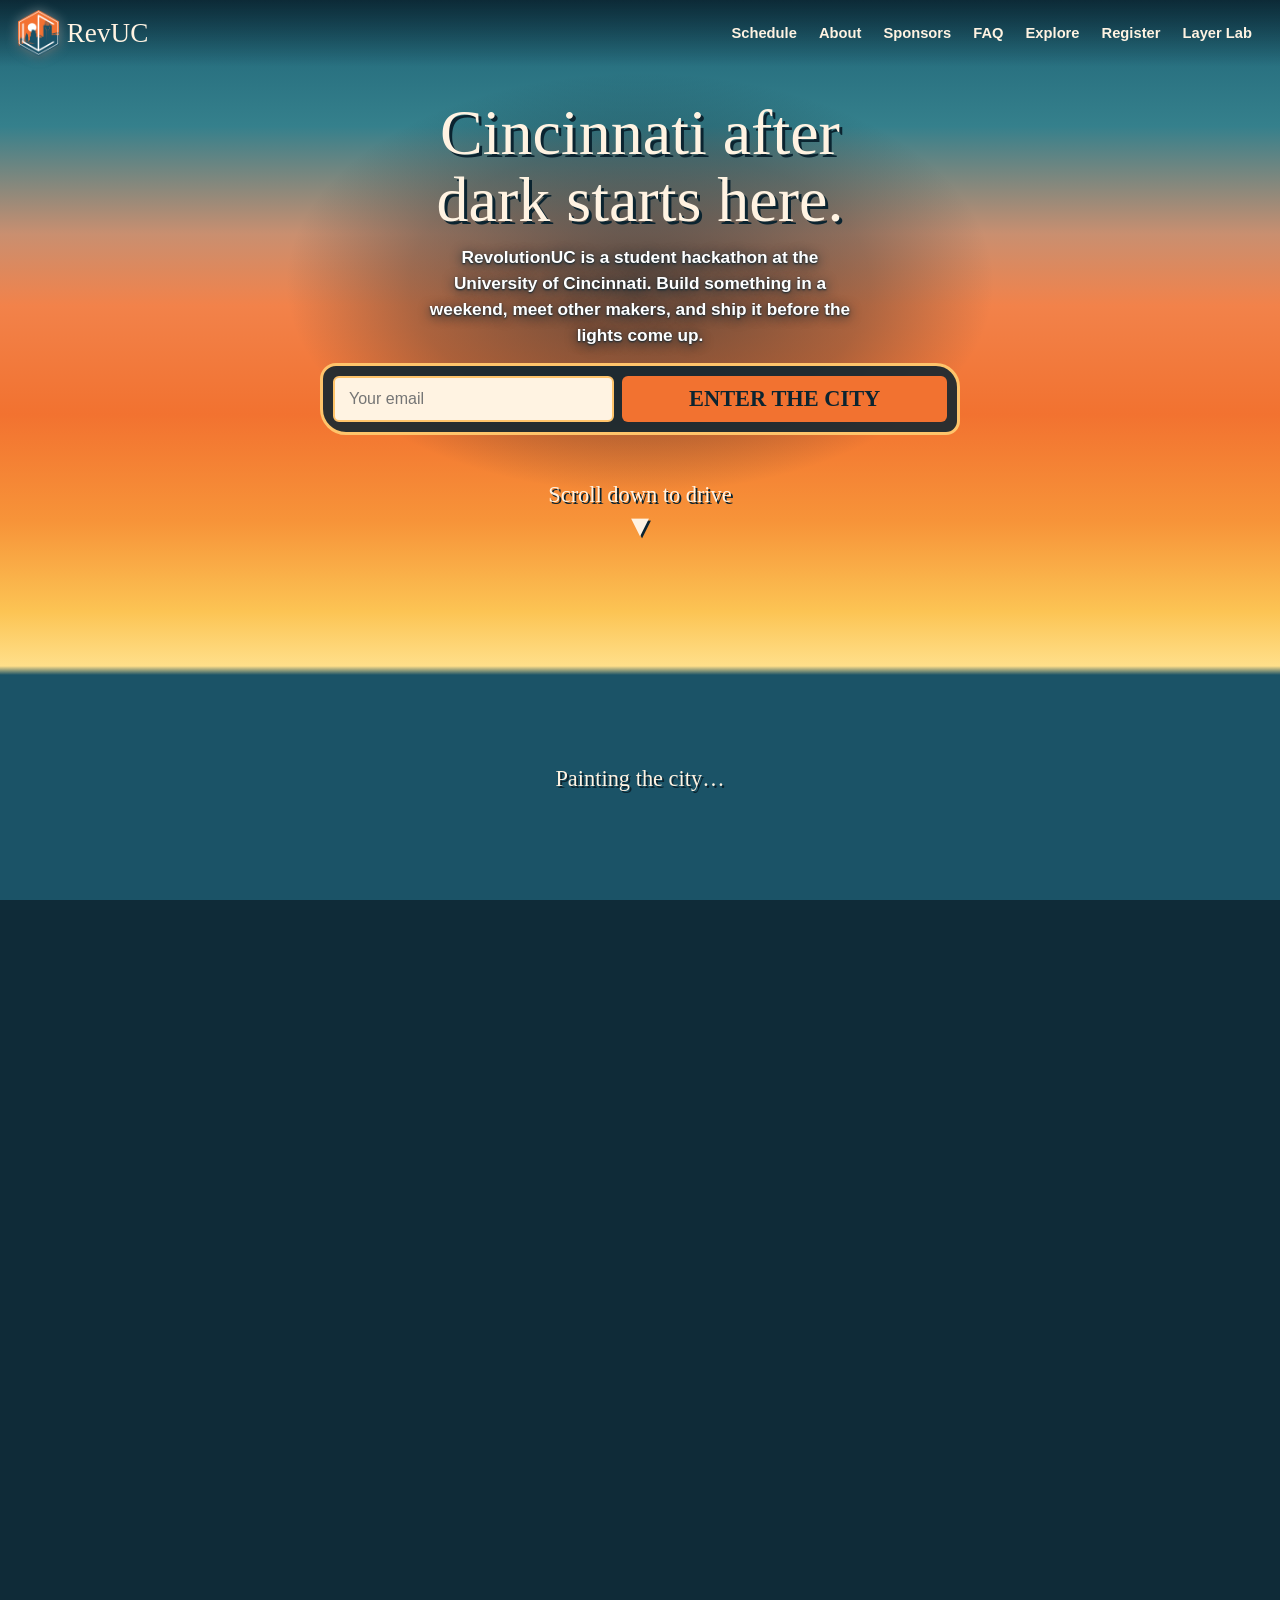
==== commit 312a49b8: "Updated Layer lab + readability updates" ====
--- a/index.html
+++ b/index.html
@@ -74,17 +74,17 @@
 @keyframes nudge{50%{transform:translateY(10px)}}
 @keyframes nudgeL{50%{transform:translateX(-12px)}}
 
-/* ---------- "now passing" bar with previous / next stop ---------- */
-#where{position:absolute;left:50%;top:calc(74px + env(safe-area-inset-top,0px));transform:translateX(-50%);z-index:8;width:min(92vw,400px);
-  display:flex;align-items:center;gap:10px;padding:8px;background:rgba(11,36,48,.55);border:2px solid rgba(255,196,107,.55);border-radius:18px;opacity:0;pointer-events:none}
+/* ---------- route progress bar ---------- */
+#where{position:absolute;left:50%;top:calc(70px + env(safe-area-inset-top,0px));transform:translateX(-50%);z-index:8;width:min(94vw,680px);padding:6px 16px 8px;background:rgba(11,36,48,.85);border:2px solid var(--gold);border-radius:16px;opacity:0;pointer-events:none}
 #where.on{pointer-events:auto}
-#where .wt{flex:1;min-width:0;text-align:center}
-#where small{display:block;font-size:.72rem;letter-spacing:.12em;text-transform:uppercase;color:#ffd9a0}
-#where b{display:block;font-family:var(--px);font-weight:400;font-size:1.6rem;line-height:1.1;white-space:nowrap;overflow:hidden;text-overflow:ellipsis;text-shadow:2px 2px 0 #0b2430}
-#where i{display:block;height:6px;border-radius:3px;background:rgba(255,255,255,.18);margin-top:6px;overflow:hidden}
-#where u{display:block;height:100%;width:0;background:#ff7a3d;border-radius:3px}
-#where button{flex:none;width:44px;height:44px;border:0;border-radius:50%;background:var(--orange);color:#0b2430;font-size:1rem;cursor:pointer;display:grid;place-items:center}
-#where button svg{width:18px;height:18px}
+#whereTxt{display:block;text-align:center;font-family:var(--px);font-weight:400;font-size:1.3rem;line-height:1.1;color:#fff;white-space:nowrap;overflow:hidden;text-overflow:ellipsis}
+#rail{position:relative;height:36px;margin:2px 12px 0}
+#rail::before{content:"";position:absolute;left:0;right:0;top:50%;height:6px;margin-top:-3px;border-radius:3px;background:rgba(255,243,226,.28)}
+#prog{position:absolute;left:0;top:50%;height:6px;margin-top:-3px;border-radius:3px;background:var(--orange);width:0}
+#rail .stop{position:absolute;top:50%;width:28px;height:28px;margin:-14px 0 0 -14px;padding:0;border:0;background:transparent;cursor:pointer}
+#rail .stop::after{content:"";position:absolute;left:8px;top:8px;width:12px;height:12px;border-radius:50%;background:var(--paper);border:3px solid #0b2430;box-sizing:border-box}
+#rail .stop.done::after{background:var(--gold)}
+#railCar{position:absolute;top:50%;width:34px;height:20px;margin:-15px 0 0 -17px;pointer-events:none;z-index:2}
 
 /* ---------- roadside signs (placed in the world by the script, measured to fit) ---------- */
 .o{position:absolute;left:0;top:0;transform-origin:50% 100%;translate:-50% -100%;z-index:4;display:none}
@@ -165,12 +165,47 @@
 #subway.inmodal .cap{display:block}
 #modal .sub h2{color:#fff;font-size:1.8rem;margin:0}
 @media (prefers-reduced-motion:reduce){#hint .dn{animation:none}#burger span,#burger span::before,#burger span::after,nav{transition:none}}
+#hero::before{content:"";position:absolute;inset:-26px -34px;z-index:-1;background:radial-gradient(closest-side,rgba(11,36,48,.62),rgba(11,36,48,.3) 65%,transparent);pointer-events:none}
+#hero p{font-size:1.08rem;font-weight:600;color:#fff;text-shadow:0 1px 2px #0b2430,0 2px 12px #0b2430}
+.enter input{border:2px solid var(--gold)}
+.enter button{font-size:1.4rem;font-weight:700}
+#msg{font-size:1.05rem;color:#ffe2b0;text-shadow:0 1px 3px #0b2430,0 2px 10px #0b2430}
+.arrow{font-size:15px}.arrow b{font-size:13px}.atag p{font-size:1rem}.sub .cap{font-size:16px}
+.o:not(#subway){cursor:pointer}
+.shelter{width:300px;display:flex;flex-direction:column;align-items:center}
+.sroof{width:322px;background:#0f3342;border-bottom:6px solid #f27230;border-radius:10px 10px 4px 4px;color:#ffe9a8;font-weight:800;font-size:12px;letter-spacing:.18em;text-align:center;padding:8px 0}
+.sbody{position:relative;width:300px;height:170px;border-left:10px solid #0f3342;border-right:10px solid #0f3342;background:rgba(143,227,240,.22);display:grid;place-items:center;padding-bottom:14px}
+.sbody::after{content:"";position:absolute;left:14px;right:14px;bottom:10px;height:8px;border-radius:3px;background:#8a5a2b}
+.poster{width:200px;background:#fff3e2;color:#0b2430;border:3px solid #0f3342;border-radius:8px;padding:8px 10px;text-align:center;transform:rotate(-1.5deg)}
+.poster h3{font-family:var(--px);font-weight:400;font-size:2.4rem;color:#1b5367;margin:0;line-height:1}
+.poster p{margin:2px 0 0;font-size:.95rem;font-weight:700}
+.poster em{display:block;margin-top:4px;font-style:normal;font-size:.78rem;color:#c4501a;font-weight:800;letter-spacing:.08em}
+.faqs details{background:#fff;border-left:6px solid #f27230;border-radius:8px;margin:8px 0}
+.faqs summary{cursor:pointer;padding:13px 14px;font-weight:700;font-size:1.05rem;list-style:none;display:flex;justify-content:space-between;align-items:center;gap:10px}
+.faqs summary::-webkit-details-marker{display:none}
+.faqs summary::after{content:"+";flex:none;font-size:1.5rem;line-height:1;color:#c4501a}
+.faqs details[open] summary::after{content:"–"}
+.faqs p{margin:0;padding:0 14px 14px;font-size:1.02rem;line-height:1.5}
+.wel .atag{transform:rotate(2deg);text-align:center}.wel img{display:block;height:64px;width:auto;margin:0 auto 4px}
+.lic{background:#fbf4e3;color:#0b2430;border:4px solid #1b5367;border-radius:14px;overflow:hidden;box-shadow:inset 0 0 0 3px #fbf4e3,inset 0 0 0 5px rgba(27,83,103,.35)}
+#mbody .lic{margin-top:34px}
+.lichd{display:flex;justify-content:space-between;align-items:center;gap:10px;background:#1b5367;color:#fff;padding:8px 14px;font-size:.72rem;letter-spacing:.14em;text-transform:uppercase;font-weight:700}
+.lichd span:last-child{color:#ffc46b}
+.lic h3{font-family:var(--px);font-weight:400;font-size:2rem;margin:12px 16px 0;color:#1b5367;letter-spacing:.04em}
+.licrows{margin:0 16px;padding-bottom:16px}
+.licrow{display:grid;grid-template-columns:minmax(84px,32%) 3px 1fr;column-gap:14px;align-items:end}
+.licrow .tm{text-align:right;font-weight:700;font-size:1.05rem;line-height:1.2;padding:18px 0 4px}
+.licrow .tm small{display:block;font-size:.72rem;letter-spacing:.12em;color:#c4501a}
+.licrow .rl{background:#0b2430;align-self:stretch}
+.licrow .ev{font-size:1.12rem;padding:18px 0 4px;border-bottom:2px solid #0b2430}
+.licft{display:flex;justify-content:space-between;gap:10px;padding:8px 14px;background:#f3e6c8;border-top:2px solid #1b5367;font-size:.74rem;letter-spacing:.1em;text-transform:uppercase;font-weight:700}
+@media (max-height:540px){#hero{top:64px}#hero h1{font-size:1.9rem}}
 </style>
 </head>
 <body>
 <header>
   <a class="logo" href="#start"><img class="mark" src="[data-uri]" alt="RevUC logo">RevUC</a>
-  <nav id="nav" aria-label="Main"><a href="#schedule">Schedule</a><a href="#about">About</a><a href="#sponsors">Sponsors</a><a href="#explore">Explore</a><a href="#enter">Register</a></nav>
+  <nav id="nav" aria-label="Main"><a href="#schedule">Schedule</a><a href="#about">About</a><a href="#sponsors">Sponsors</a><a href="#faq">FAQ</a><a href="#explore">Explore</a><a href="#enter">Register</a><a href="layerLab.html">Layer Lab</a></nav>
   <button id="burger" type="button" aria-label="Menu" aria-expanded="false" aria-controls="nav"><span></span></button>
 </header>
 <main>
@@ -217,11 +252,14 @@
 
   <div class="o" id="about"><div class="about"><div class="atag"><h3>About us</h3><p>RevolutionUC is UC’s student-run hackathon. Build, learn and ship something in a weekend. All majors welcome.</p></div><div class="apole"></div></div></div>
 
-  <div id="where">
-    <button id="prevStop" type="button" aria-label="Previous stop"><svg viewBox="0 0 20 20" aria-hidden="true"><path d="M13 3 5 10l8 7" fill="none" stroke="currentColor" stroke-width="3" stroke-linecap="round" stroke-linejoin="round"/></svg></button>
-    <div class="wt"><small>Now passing</small><b id="whereTxt">Downtown Cincinnati</b><i><u id="prog"></u></i></div>
-    <button id="nextStop" type="button" aria-label="Next stop"><svg viewBox="0 0 20 20" aria-hidden="true"><path d="M7 3l8 7-8 7" fill="none" stroke="currentColor" stroke-width="3" stroke-linecap="round" stroke-linejoin="round"/></svg></button>
-  </div>
+  <div class="o" id="faq"><div class="shelter"><div class="sroof">REV TRANSIT · STOP 14</div><div class="sbody"><div class="poster"><h3>FAQ</h3><p>Frequently asked questions</p><em>TAP TO READ</em></div></div></div></div>
+
+  <div class="o" id="welc"><div class="about wel"><div class="atag"><img id="welImg" alt="RevUC logo"><h3>Welcome to RevUC!</h3><p>You made it to the 1819 Innovation Hub. Let’s build something.</p></div><div class="apole"></div></div></div>
+
+  <div id="where"><b id="whereTxt">Downtown Cincinnati</b>
+    <div id="rail"><i id="prog"></i>
+      <svg id="railCar" viewBox="0 0 34 20" aria-hidden="true"><rect x="2" y="8" width="30" height="8" rx="3" fill="#f27230" stroke="#0b2430" stroke-width="2"/><path d="M9 8l3-6h10l3 6z" fill="#f27230" stroke="#0b2430" stroke-width="2" stroke-linejoin="round"/><circle cx="10" cy="17" r="3" fill="#0b2430"/><circle cx="25" cy="17" r="3" fill="#0b2430"/></svg>
+    </div></div>
 
   <div id="hero">
     <h1>Cincinnati after dark starts here.</h1>
@@ -251,8 +289,8 @@
 var VH=180,GY=138,RD=148,WL=3800,RS=3;
 var cv=document.getElementById('cv'),g=cv.getContext('2d'),track=document.getElementById('track'),
     hero=document.getElementById('hero'),hint=document.getElementById('hint'),
-    sched=document.getElementById('sched'),spon=document.getElementById('spon'),subw=document.getElementById('subway'),about=document.getElementById('about'),stage=document.getElementById('stage'),where=document.getElementById('where'),whereTxt=document.getElementById('whereTxt'),prog=document.getElementById('prog');
-var W,H,VW,U,OFF=0,DPR,camMax,camS=0,SX,PX,BX,AX,seed=5,FAR=[],MID=[],gaps=[],cars=[],BR={},t=0,pr=0,vel=0,S={},LM={},grain;
+    sched=document.getElementById('sched'),welc=document.getElementById('welc'),faqEl=document.getElementById('faq'),spon=document.getElementById('spon'),subw=document.getElementById('subway'),about=document.getElementById('about'),stage=document.getElementById('stage'),where=document.getElementById('where'),whereTxt=document.getElementById('whereTxt'),prog=document.getElementById('prog');
+var W,H,VW,U,OFF=0,DPR,camMax,camS=0,SX,PX,BX,AX,WX,FQ,seed=5,FAR=[],MID=[],gaps=[],cars=[],BR={},t=0,pr=0,vel=0,S={},LM={},grain;
 
 /* ====================================================================
    IMAGE SWAP POINTS  (put your own artwork here)
@@ -284,9 +322,9 @@
             cars:[null,null,null,null,null,null,null],glow:null,grain:null};
 /* Effects that are drawn by code at fixed spots (flashing windows, tower glows, fountain spray).
    They switch off automatically when you replace the layer they sit on, so they don't float in the wrong place. */
-var FX={windows:true,glow:true,spray:true};
+var FX={windows:true,glow:false,spray:true};
 /* Q = scroll progress (0 to 1) at which each landmark is centered on screen */
-var Q={carew:.08,fifth:.14,gat:.18,pnc:.22,scripps:.26,ws:.30,fs:.12,sch:.24,about:.29,br:.34,ut:.66,uc:.80,sub:.86};
+var Q={carew:.08,fifth:.14,gat:.18,pnc:.22,scripps:.26,ws:.30,fs:.12,sch:.24,about:.29,br:.34,ut:.66,uc:.80,sub:.86,faq:.7};
 function rnd(){seed=(seed*16807)%2147483647;return seed/2147483647}
 function hh(a,b){var n=Math.sin(a*12.9898+b*78.233)*43758.5453;return n-Math.floor(n)}
 function mod(a,n){return((a%n)+n)%n}
@@ -343,7 +381,7 @@
     var w2=38+(rnd()*28|0),h2=46+(rnd()*44|0),c=pal[rnd()*pal.length|0],m2={x:x,w:w2,h:h2,c:c[0],d:c[1],aw:rnd()>.5?'#f0e2c4':'#f2a03a',bar:rnd()<.12,lit:rnd()<.6,vine:rnd()<.55,tank:rnd()<.25,ww:6,wh:8,lr:[3,17,w2-6,17],win:[]};
     for(var wy2=6;wy2<h2-30;wy2+=14)for(var wx2=5;wx2<w2-8;wx2+=11){var r=rnd();m2.win.push(wx2,wy2,r<.45?1:(r<.62?2:0),rnd()*9|0)}
     MID.push(m2);x+=w2+(rnd()*2|0)}
-  cars=[];for(i=0;i<7;i++)cars.push({x0:rnd()*400,v:16+rnd()*22,k:i%6,y:i%2?157:161});
+  cars=[];
   // world x of the three big signs (sponsors hangs over the middle of the bridge)
   SX=Q.sch*camMax+VW*(.12+.5*Q.sch)+30;PX=BR.x0+510;BX=Q.sub*camMax+VW*(.12+.5*Q.sub)+30;AX=Q.about*camMax+VW*(.12+.5*Q.about)+30}
 
@@ -455,7 +493,7 @@
   
   // ◄ IMAGE SWAP: IMAGES.bridge replaces this layer
   s=mk(BR.w,VH);c=s.x;S.br=s.c;var cy,u,xx;
-  poly(c,0,112,BR.w,36,'#1f5f78',.8);strokes(c,0,112,BR.w,36,'#5fa0b8',BR.w*.9,8,.3,1);strokes(c,0,112,BR.w,36,'#ff9a6a',BR.w*.2,6,.3,.9);strokes(c,0,112,BR.w,8,'#ffd27a',BR.w*.1,10,.25,.8);
+  poly(c,0,132,BR.w,17,'#1f5f78',.8);strokes(c,0,132,BR.w,17,'#5fa0b8',BR.w*.4,8,.3,1);strokes(c,0,132,BR.w,17,'#ff9a6a',BR.w*.1,6,.3,.9);strokes(c,0,132,BR.w,4,'#ffd27a',BR.w*.05,10,.25,.8);
   [BR.t1,BR.t2].forEach(function(tx){tier(c,tx,148,32,124,'#b98f6a',true);
     c.fillStyle='#0f2b38';c.beginPath();c.moveTo(tx-8,148);c.lineTo(tx-8,112);c.quadraticCurveTo(tx-8,100,tx,92);c.quadraticCurveTo(tx+8,100,tx+8,112);c.lineTo(tx+8,148);c.fill();
     [66,46].forEach(function(ay){c.beginPath();c.moveTo(tx-3,ay+10);c.lineTo(tx-3,ay+3);c.quadraticCurveTo(tx-3,ay-2,tx,ay-4);c.quadraticCurveTo(tx+3,ay-2,tx+3,ay+3);c.lineTo(tx+3,ay+10);c.fill()});
@@ -551,11 +589,11 @@
   layer(S.mid,.55);                                 // LAYER 5  street buildings (55% speed)   ◄ IMAGES.mid
   // flashing windows, lit shopfronts and the neon BAR sign
   for(i=0;FX.windows&&i<MID.length;i++){b=MID[i];sx=b.x-camS*.55;if(sx>VW||sx+b.w<0)continue;var top=GY-b.h;
-    for(k=0;k<b.win.length;k+=4){var ty=b.win[k+2],on=ty===1||(ty===2&&((t*1.5+b.win[k+3])|0)%6<1);
+    for(k=0;k<b.win.length;k+=4){var ty=b.win[k+2],on=ty===1;
       if(on){var wx=sx+b.win[k],wy=top+b.win[k+1];g.globalAlpha=.9;g.fillStyle='#ffd27a';g.fillRect(wx,wy,b.ww,b.wh);g.globalAlpha=.16;g.fillStyle='#ffb35c';g.fillRect(wx-2,wy-2,b.ww+4,b.wh+4)}}
     g.globalAlpha=1;
     if(b.lit&&b.lr){g.globalAlpha=.3;g.fillStyle='#ffb35c';g.fillRect(sx+b.lr[0],GY-b.lr[1],b.lr[2],b.lr[3]);g.globalAlpha=1}
-    if(b.bar){var bo=((t*2)|0)%2;g.fillStyle=bo?'#ffb347':'#5a3a1a';g.fillRect(sx+b.w/2-8,GY-30,16,5);if(bo){g.globalAlpha=.4;g.globalCompositeOperation='lighter';g.drawImage(S.glow,sx+b.w/2-17,GY-42,34,34);g.globalAlpha=1;g.globalCompositeOperation='source-over'}}}
+    if(b.bar){var bo=1;g.fillStyle=bo?'#ffb347':'#5a3a1a';g.fillRect(sx+b.w/2-8,GY-30,16,5);if(bo){g.globalAlpha=.4;g.globalCompositeOperation='lighter';g.drawImage(S.glow,sx+b.w/2-17,GY-42,34,34);g.globalAlpha=1;g.globalCompositeOperation='source-over'}}}
   // Fountain Square water spray
   var fx=LM.fs-camS*.55;
   if(FX.spray&&fx>-60&&fx<VW+60){g.fillStyle='#d8f0ff';g.globalAlpha=.85;
@@ -565,7 +603,7 @@
   var bsx=BR.x0-camS,onBr=bsx<VW&&bsx+BR.w>0;
   if(onBr){g.drawImage(S.br,bsx,0,BR.w,VH);   // LAYER 6  Roebling Bridge, full speed   ◄ IMAGES.bridge
     g.fillStyle='#ff9a6a';g.globalAlpha=.6;
-    for(i=0;i<40;i++){var fx2=bsx+hh(i,1)*BR.w;if(fx2>-4&&fx2<VW&&((t*2+i)|0)%3)g.fillRect(fx2,116+hh(i,2)*20,3+hh(i,3)*3,.8)}g.globalAlpha=1}
+    for(i=0;i<40;i++){var fx2=bsx+hh(i,1)*BR.w;if(fx2>-4&&fx2<VW&&((t*2+i)|0)%3)g.fillRect(fx2,133+hh(i,2)*6,3+hh(i,3)*3,.8)}g.globalAlpha=1}
   // sidewalk tiles (skipped on the bridge) with lamps and string lights
   var x0=-mod(camS,360);
   g.save();if(onBr){g.beginPath();g.rect(0,0,Math.max(0,bsx),VH);g.rect(Math.min(VW,bsx+BR.w),0,VW,VH);g.clip()}
@@ -575,8 +613,8 @@
   for(i=first;i<first+VW/sp+3;i++){var lw=i*sp+60,lx=lw-camS,nx=lx+sp;
     if(lw+sp>BR.x0&&lw<BR.x0+BR.w)continue;
     for(var n=0;n<=28;n++){var uu=n/28,bx=lx+7+(nx-lx)*uu,by=GY-30+9*(1-(2*uu-1)*(2*uu-1));
-      if(((t*3|0)+n+i)%3){g.fillStyle=bp[mod(n+i,bp.length)];g.beginPath();g.arc(bx,by,.9,0,6.283);g.fill()}}
-    g.globalCompositeOperation='lighter';g.globalAlpha=.6+.15*Math.sin(t*3+i);g.drawImage(S.glow,lx+7-17,GY-27-17,34,34);g.globalAlpha=1;g.globalCompositeOperation='source-over'}
+      if(((t*.7|0)+n+i)%3){g.fillStyle=bp[mod(n+i,bp.length)];g.beginPath();g.arc(bx,by,.9,0,6.283);g.fill()}}
+    g.globalCompositeOperation='lighter';g.globalAlpha=.6+.1*Math.sin(t*.8+i);g.drawImage(S.glow,lx+7-17,GY-27-17,34,34);g.globalAlpha=1;g.globalCompositeOperation='source-over'}
   // road, lane dashes, oncoming traffic, then the player's car
   for(i=0;i<VW/360+2;i++)g.drawImage(S.road,x0+i*360-.3,RD,360.6,VH-RD);   // LAYER 8  road tile   ◄ IMAGES.road
   g.globalAlpha=.5;g.fillStyle='#efe2f4';for(i=-1;i<VW/28+2;i++)g.fillRect(i*28-mod(camS,28),171,14,1.1);g.globalAlpha=1;
@@ -585,14 +623,14 @@
   drawCar(px,179+bob,1,S.car[6],1.25,camS*.14,true);   // LAYER 9  player car sprite   ◄ IMAGES.cars[6]
   // warm sunset wash + paper grain
   g.globalAlpha=.07;g.fillStyle='#ff7a3d';g.fillRect(0,0,VW,VH);g.globalAlpha=1;
-  g.save();g.setTransform(1,0,0,1,0,0);g.globalAlpha=.2;g.fillStyle=grain;g.fillRect(0,0,cv.width,cv.height);g.restore();
+  g.save();g.setTransform(1,0,0,1,0,0);g.globalAlpha=.1;g.fillStyle=grain;g.fillRect(0,0,cv.width,cv.height);g.restore();
   // roadside signs: placed in the world, scaled to the size measured in fitSigns()
-  place(sched,SX,px,.12);place(about,AX,px,.08);place(spon,PX,px,.04);if(!mapIn)place(subw,BX,px,0);
+  place(sched,SX,px,.12);place(about,AX,px,.08);place(welc,WX,px,.06);place(faqEl,FQ,px,.08);place(spon,PX,px,.04);if(!mapIn)place(subw,BX,px,0);
   hero.style.opacity=Math.max(0,1-tp*9);hero.style.pointerEvents=tp>.1?'none':'auto';
   hint.style.opacity=Math.max(0,1-tp*12);
   var wh=WHERE[0];for(i=0;i<WHERE.length;i++)if(pr>=WHERE[i][0])wh=WHERE[i];
   if(whereTxt.textContent!==wh[1])whereTxt.textContent=wh[1];
-  var wo=whereOn()?Math.min(1,Math.max(0,(tp-.06)*14)):0;where.style.opacity=wo;where.classList.toggle('on',wo>.5);prog.style.width=(pr*100)+'%';
+  var wo=whereOn()?Math.min(1,Math.max(0,(tp-.06)*14)):0;where.style.opacity=wo;where.classList.toggle('on',wo>.5);prog.style.width=(pr*100)+'%';railCar.style.left=(pr*100)+'%';for(i=0;i<railDots.length;i++)railDots[i].classList.toggle('done',pr>=railPos[i]-.001);
   requestAnimationFrame(frame)}
 
 /* ========== SIGNS: measured once per resize so they always fit the screen ========== */
@@ -601,13 +639,13 @@
   if(el.style.display!=='block')el.style.display='block';
   var z=1+zm*Math.max(0,1-Math.abs(s-(px+13))/(VW*.3));                  // grow a little as the car passes
   el.style.transform='translate('+x+'px,'+el._ay+'px) scale('+Math.min(el._fit*z,el._max)+')'}
-var WHERE=[[0,'Downtown Cincinnati'],[.09,'Fountain Square'],[.2,'Schedule'],[.27,'About us'],[.33,'Roebling Suspension Bridge'],[.5,'Our sponsors'],[.62,'Union Terminal'],[.76,'University of Cincinnati'],[.84,'Explore Rev UC'],[.95,'1819 Innovation Hub']];
+var WHERE=[[0,'Downtown Cincinnati'],[.09,'Fountain Square'],[.2,'Schedule'],[.27,'About us'],[.33,'Roebling Suspension Bridge'],[.5,'Our sponsors'],[.62,'Union Terminal'],[.68,'Bus stop FAQ'],[.76,'University of Cincinnati'],[.84,'Explore Rev UC'],[.95,'1819 Innovation Hub']];
 var STARS='radial-gradient(70px 22px at 20% 30%,rgba(160,215,220,.3),transparent),radial-gradient(90px 24px at 74% 50%,rgba(160,215,220,.24),transparent),radial-gradient(60px 18px at 46% 76%,rgba(160,215,220,.2),transparent),#1d6275';
 var vcam=0,inert=0,drag=null,dragged=0,SPD=1.25,mapIn=false;
 var hdr=document.querySelector('header'),capEl=$('cap'),nodes=document.querySelectorAll('#subway .node'),svgMap=document.querySelector('#subway svg');
-var SIGNS=[{el:sched,ay:GY+6,id:'schedule'},{el:about,ay:GY+6,id:'about'},{el:spon,ay:118,id:'sponsors',nopole:1},{el:subw,ay:GY+6,id:'map'}];
+var SIGNS=[{el:sched,ay:GY+6,id:'schedule'},{el:about,ay:GY+6,id:'about'},{el:spon,ay:118,id:'sponsors',nopole:1},{el:subw,ay:GY+6,id:'map'},{el:welc,ay:GY+6,id:'welcome'},{el:faqEl,ay:GY+6,id:'faq'}];
 function clampC(v){return Math.max(0,Math.min(camMax||0,v))}
-function whereOn(){return OFF>110}                                         // only where there is empty sky above the scene
+function whereOn(){return SWIPE&&OFF>110}                                         // only where there is empty sky above the scene
 /* map labels: keep them about 13px on screen whatever the map's size */
 function mapText(px){var fs=Math.max(15,Math.min(36,13*800/Math.max(1,px)));
   nodes.forEach(function(n){var c=n.querySelector('circle'),tx=n.querySelector('text'),cy=+c.getAttribute('cy');
@@ -636,10 +674,10 @@
   cv.style.top=OFF+'px';cv.style.height=cssH+'px';
   cv.width=Math.round(W*DPR);cv.height=Math.round(cssH*DPR);g.setTransform(cv.width/VW,0,0,cv.height/VH,0,0);
   build();paint();applyImages();
-  SX=Q.sch*camMax+VW*.5;AX=Q.about*camMax+VW*.5;BX=Q.sub*camMax+VW*.5;                    // each sign sits centred on screen at its stop, so it is never cut off
+  SX=Q.sch*camMax+VW*.5;AX=Q.about*camMax+VW*.5;BX=Q.sub*camMax+VW*.5;WX=camMax+VW*(W<600?.5:.3);FQ=Q.faq*camMax+VW*.42;                    // each sign sits centred on screen at its stop, so it is never cut off
   vcam=keep*camMax;camS=SWIPE?vcam:Math.min(camS,camMax);
   stage.style.background=OFF>0?STARS:'';hint.style.top=(OFF+RD*U)+'px';
-  fitSigns();return true}
+  fitSigns();buildRail();return true}
 var rz;addEventListener('resize',function(){clearTimeout(rz);rz=setTimeout(size,200)});
 var loading=$('loading');
 function start(){try{if(!size()){setTimeout(start,100);return}loading.style.display='none';requestAnimationFrame(frame)}
@@ -648,13 +686,19 @@
 if(document.fonts&&document.fonts.ready)document.fonts.ready.then(function(){if(camMax)fitSigns()});   // re-measure once the brush font arrives
 
 /* ========== NAVIGATION: links, burger menu, previous / next stop ========== */
-var P={start:0,about:Q.about,schedule:Q.sch,explore:Q.sub,enter:0};
+var P={start:0,about:Q.about,schedule:Q.sch,explore:Q.sub,faq:Q.faq,enter:0};
 Object.defineProperty(P,'sponsors',{enumerable:true,get:function(){return Q.br+380/(camMax+VW*.5)}});   // car at bridge midspan
 function goTo(p){if(SWIPE){vcam=clampC(p*camMax);inert=0}else scrollTo({top:p*(track.offsetHeight-innerHeight),behavior:'smooth'})}
-function stops(){return[0,Q.fs,Q.sch,Q.about,P.sponsors,Q.ut,Q.uc,Q.sub,1]}
+function stops(){return[0,Q.fs,Q.sch,Q.about,P.sponsors,Q.ut,Q.faq,Q.uc,Q.sub,1]}
 function step(d){var cur=SWIPE?vcam/camMax:Math.min(1,Math.max(0,scrollY/Math.max(1,track.offsetHeight-H))),L=stops(),i;
   if(d>0){for(i=0;i<L.length;i++)if(L[i]>cur+.004)return goTo(L[i])}else{for(i=L.length-1;i>=0;i--)if(L[i]<cur-.004)return goTo(L[i])}}
-$('prevStop').addEventListener('click',function(){step(-1)});$('nextStop').addEventListener('click',function(){step(1)});
+
+var railDots=[],railPos=[],railCar=$('railCar'),rail=$('rail'),
+    RN=['Start','Fountain Square','Schedule','About us','Sponsors','Union Terminal','FAQ','UC','Explore','1819 Hub'];
+function buildRail(){railDots.forEach(function(d){d.remove()});railDots=[];railPos=stops();
+  railPos.forEach(function(p,i){var b=document.createElement('button');b.type='button';b.className='stop';
+    b.style.left=(p*100)+'%';b.setAttribute('aria-label','Go to '+RN[i]);b.title=RN[i];
+    b.addEventListener('click',function(){goTo(p)});rail.appendChild(b);railDots.push(b)})}
 var burger=$('burger'),nav=$('nav');
 function menu(o){nav.classList.toggle('open',o);burger.setAttribute('aria-expanded',o?'true':'false')}
 burger.addEventListener('click',function(e){e.stopPropagation();menu(!nav.classList.contains('open'))});
@@ -689,6 +733,7 @@
     else if(k==='PageDown'||k===' '){step(1);e.preventDefault()}else if(k==='PageUp'){step(-1);e.preventDefault()}
     else if(k==='Home')goTo(0);else if(k==='End')goTo(1)})}
 /* the hint arrow points the way the gesture goes */
+$('welImg').src=document.querySelector('.logo img.mark').src;
 $('hintTxt').textContent=SWIPE?(COARSE?'Swipe left to drive':'Drag left or scroll to drive'):'Scroll down to drive';
 $('hintArr').textContent=SWIPE?'←':'▼';
 
@@ -699,17 +744,19 @@
 if(matchMedia('(prefers-reduced-motion: reduce)').matches)$('train').style.display='none';
 var modal=$('modal'),mbody=$('mbody'),mtitle=$('mtitle');
 var MC={about:['About us','<p class="big">RevolutionUC is UC’s student-run hackathon. Build, learn and ship something in a weekend. All majors welcome.</p>'],
- schedule:['Schedule','<ul class="sch"><li><b>Fri, 6–8 PM</b>Check-in &amp; dinner</li><li><b>Fri, 9 PM</b>Opening &amp; team mixer</li><li><b>Sat, 10 AM–12 PM</b>Workshops</li><li><b>Sun, 11 AM</b>Demos &amp; awards</li></ul>'],
- sponsors:['Sponsors','<div class="spgrid"><div>Logo</div><div>Logo</div><div>Logo</div><div>Logo</div></div>']};
+ schedule:['Schedule','<div class="lic"><div class="lichd"><span>RevUC · Event Registration</span><span>Univ. of Cincinnati</span></div><h3>SCHEDULE</h3><div class="licrows"><div class="licrow"><div class="tm"><small>FRI</small>6–8 PM</div><div class="rl"></div><div class="ev">Check-in &amp; dinner</div></div><div class="licrow"><div class="tm"><small>FRI</small>9 PM</div><div class="rl"></div><div class="ev">Opening &amp; team mixer</div></div><div class="licrow"><div class="tm"><small>SAT</small>10 AM–12 PM</div><div class="rl"></div><div class="ev">Workshops</div></div><div class="licrow"><div class="tm"><small>SUN</small>11 AM</div><div class="rl"></div><div class="ev">Demos &amp; awards</div></div></div><div class="licft"><span>Class: Hacker</span><span>Valid all weekend</span></div></div>'],
+ sponsors:['Sponsors','<div class="spgrid"><div>Logo</div><div>Logo</div><div>Logo</div><div>Logo</div></div>'],
+ faq:['Frequently asked questions','<div class="faqs"><details><summary>Where is the hackathon?</summary><p>At the 1819 Innovation Hub on the University of Cincinnati campus.</p></details><details><summary>How long does RevolutionUC last?</summary><p>One weekend: check-in on Friday evening, demos and awards on Sunday.</p></details><details><summary>How much does RevolutionUC cost?</summary><p>Answer coming soon.</p></details><details><summary>Who can attend the hackathon?</summary><p>Answer coming soon.</p></details><details><summary>Can I attend if I’m under 18 years old?</summary><p>Answer coming soon.</p></details><details><summary>What if I don’t have much experience?</summary><p>Answer coming soon.</p></details><details><summary>How do teams register?</summary><p>Answer coming soon.</p></details><details><summary>What if I don’t have a team?</summary><p>Answer coming soon.</p></details><details><summary>What should I bring?</summary><p>Answer coming soon.</p></details><details><summary>I am having trouble registering for the hackathon. What do I do?</summary><p>Answer coming soon.</p></details><details><summary>Will there be travel reimbursements?</summary><p>Answer coming soon.</p></details><details><summary>Is there a Code of Conduct?</summary><p>Answer coming soon.</p></details><details><summary>When will the schedule and sponsors be released?</summary><p>Answer coming soon.</p></details><details><summary>What if I have more questions?</summary><p>Answer coming soon.</p></details></div>']};
 function modalOn(){return modal.classList.contains('on')}
 function openM(id){
   if(id==='map'){mtitle.style.display='none';mbody.innerHTML='';subw.classList.add('inmodal');subw.style.display='block';mbody.appendChild(subw);mapIn=true}
-  else{mtitle.style.display='';mtitle.textContent=MC[id][0];mbody.innerHTML=MC[id][1]}
+  else{mtitle.style.display=id==='schedule'?'none':'';mtitle.textContent=MC[id][0];mbody.innerHTML=MC[id][1]}
   modal.classList.add('on');if(mapIn)mapText(svgMap.getBoundingClientRect().width);$('mclose').focus()}
 function closeM(){if(!modalOn())return;modal.classList.remove('on');
   if(mapIn){subw.classList.remove('inmodal');stage.insertBefore(subw,about);mapIn=false;fitSigns()}}
-SIGNS.forEach(function(s){s.el.addEventListener('click',function(){if(SWIPE&&!(s.el===subw&&mapIn))openM(s.id)})});   // touch: tap a sign to read it large
+SIGNS.forEach(function(s){if(!(s.id in MC)&&s.id!=='map')return;s.el.addEventListener('click',function(){if((SWIPE||s.id!=='map')&&!(s.el===subw&&mapIn))openM(s.id)})});   // touch: tap a sign to read it large
 $('mclose').addEventListener('click',closeM);
+modal.addEventListener('wheel',function(e){var sh=e.target.closest('.sheet');if(!sh||sh.scrollHeight<=sh.clientHeight)e.preventDefault()},{passive:false});
 modal.addEventListener('click',function(e){if(e.target===modal)closeM()});
 addEventListener('keydown',function(e){if(e.key==='Escape'){closeM();menu(false)}});
 })();
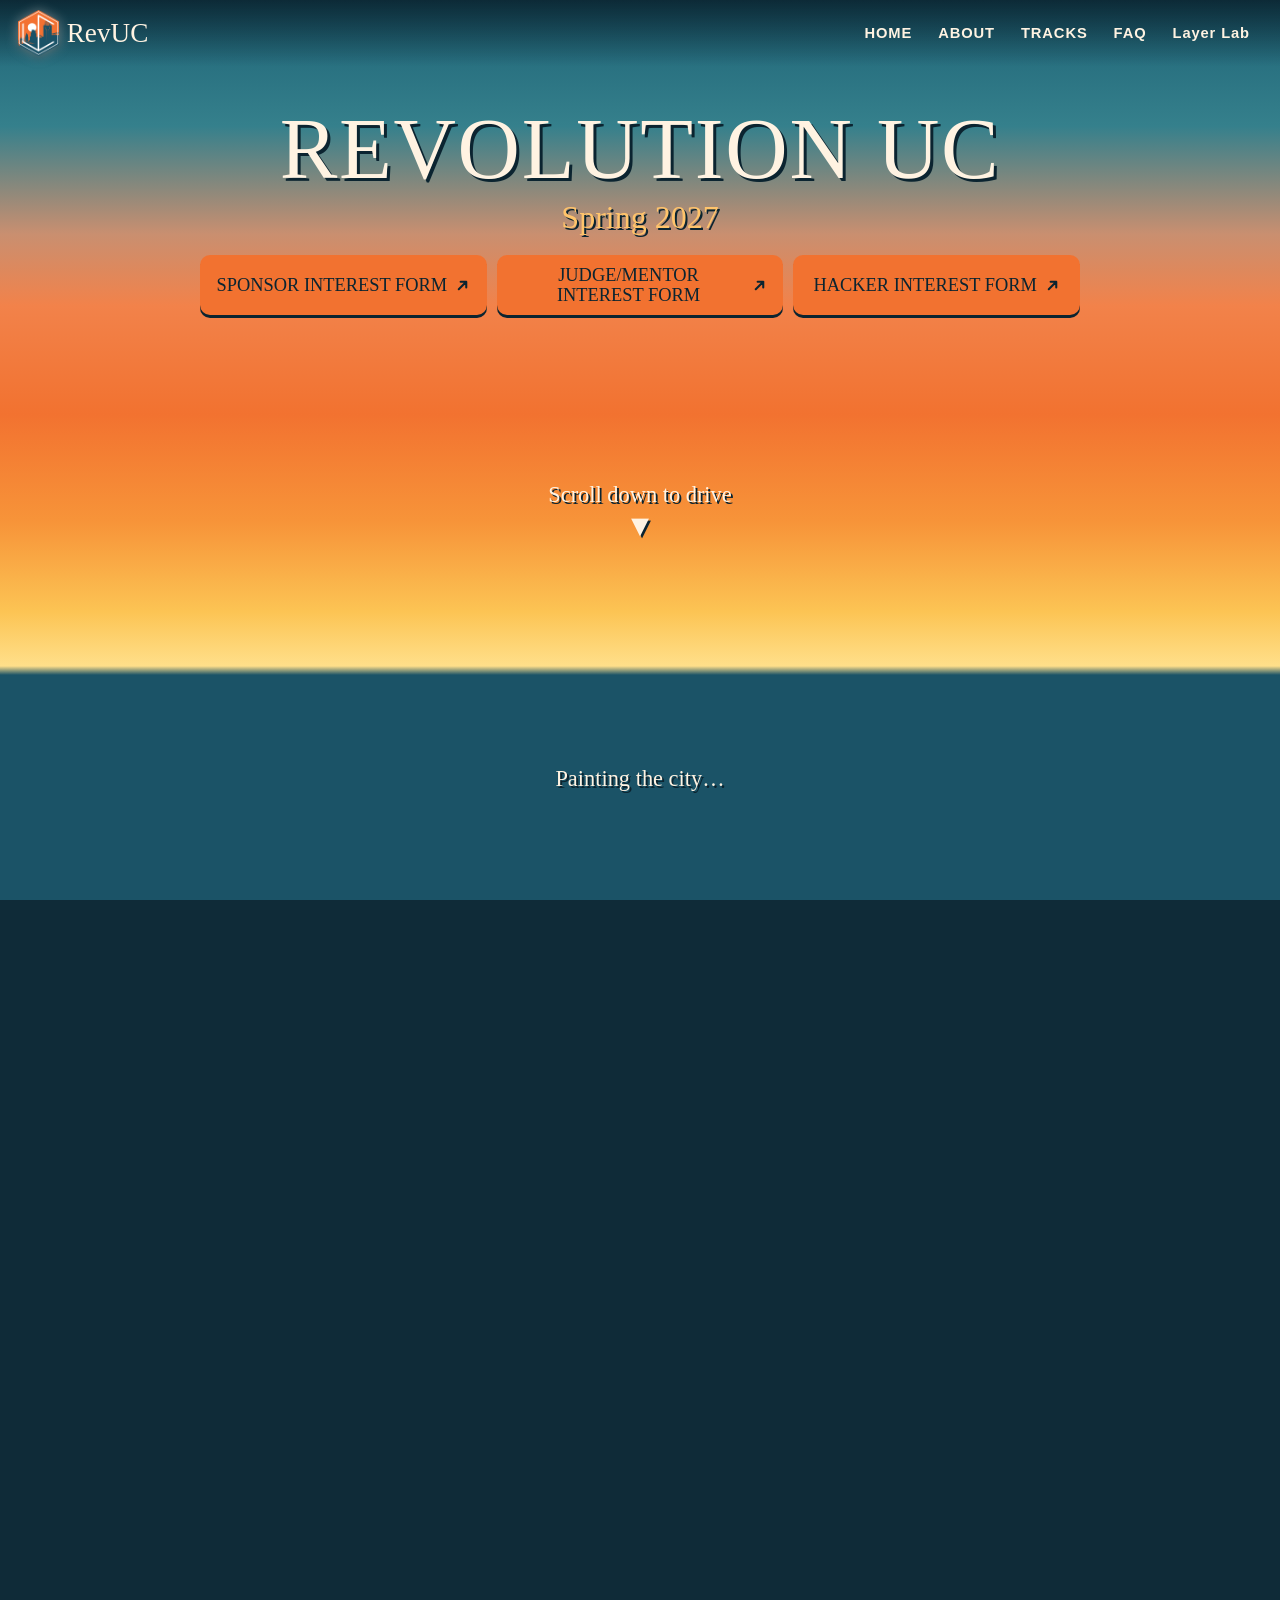
==== commit 984fe3b8: "a" ====
--- a/index.html
+++ b/index.html
@@ -4,7 +4,7 @@
 <meta charset="utf-8">
 <meta name="viewport" content="width=device-width, initial-scale=1, viewport-fit=cover">
 <title>RevUC – Cincinnati Painted Drive</title>
-<link href="https://fonts.googleapis.com/css2?family=Caveat+Brush&display=swap" rel="stylesheet">
+<link href="https://fonts.googleapis.com/css2?family=Caveat+Brush&family=Yellowtail&display=swap" rel="stylesheet">
 <style>
 /* VOICE: playful hackathon poster, painted Cincinnati at sunset
    IDEA: a drive through the city; signs on the roadside carry the event info
@@ -23,6 +23,8 @@
 .swipe #stage{touch-action:none;-webkit-user-select:none;user-select:none;cursor:grab}
 .swipe #stage.dragging{cursor:grabbing}
 #cv{position:absolute;left:0;top:0;width:100%;height:100%}
+#skyband{position:absolute;left:0;top:0;pointer-events:none;will-change:transform}   /* painted dusk above the scene, same brush as the sky */
+#blend{position:absolute;left:0;right:0;top:0;height:0;pointer-events:none;z-index:1;background:linear-gradient(rgba(29,98,117,.7) 0%,rgba(29,98,117,.35) 40%,rgba(29,98,117,0) 100%)}   /* melts the sky band into the painted sky */
 #loading{position:absolute;left:50%;bottom:12vh;transform:translateX(-50%);z-index:9;font-family:var(--px);font-size:1.4rem;text-shadow:2px 2px 0 #0b2430;text-align:center;max-width:90vw}
 button:focus-visible,input:focus-visible,a:focus-visible{outline:3px solid var(--gold);outline-offset:2px}
 
@@ -33,7 +35,7 @@
 .logo{font-family:var(--px);font-size:1.7rem;color:var(--paper);text-decoration:none;display:flex;align-items:center;gap:8px;white-space:nowrap}
 .logo img.mark{height:46px;width:auto;display:block;filter:drop-shadow(0 0 6px rgba(255,255,255,.4)) drop-shadow(0 2px 3px rgba(0,0,0,.35))}
 nav{display:flex;align-items:center;gap:2px}
-nav a{color:var(--paper);text-decoration:none;font-weight:700;font-size:.92rem;padding:10px 10px;border-radius:8px;white-space:nowrap}
+nav a{color:var(--paper);text-decoration:none;font-weight:700;font-size:.92rem;letter-spacing:.06em;padding:10px 12px;border-radius:8px;white-space:nowrap}
 nav a:hover,nav a:focus-visible{color:var(--gold);text-decoration:underline}
 #burger{display:none;place-items:center;width:46px;height:46px;padding:0;border:2px solid rgba(255,243,226,.4);border-radius:12px;background:rgba(11,36,48,.65);cursor:pointer}
 #burger span,#burger span::before,#burger span::after{display:block;width:22px;height:2.5px;border-radius:2px;background:var(--paper);transition:transform .25s,background .25s}
@@ -56,14 +58,21 @@
 @media (min-width:521px) and (max-width:860px){nav{left:auto;width:300px}}
 
 /* ---------- hero ---------- */
-#hero{position:absolute;left:50%;top:max(84px,11vh);transform:translateX(-50%);width:min(640px,92vw);text-align:center;z-index:7}
-#hero h1{font-family:var(--px);font-weight:400;font-size:clamp(2.1rem,6vw,4rem);line-height:1.05;margin:0;text-shadow:3px 3px 0 #0b2430;text-wrap:balance}
-#hero p{font-size:1rem;line-height:1.5;margin:12px auto 0;max-width:46ch;text-shadow:0 2px 8px rgba(11,36,48,.95)}
-.enter{display:flex;gap:8px;flex-wrap:wrap;margin-top:14px;background:var(--glass);padding:10px;border:3px solid var(--gold);border-radius:16px 24px 14px 26px}
-.enter input{flex:1 1 180px;min-width:0;padding:12px 14px;border:0;border-radius:6px;font:inherit;font-size:16px;background:#fff3e2;color:#0b2430}
-.enter button{flex:1 1 auto;min-height:46px;padding:10px 16px;border:0;border-radius:6px;background:var(--orange);color:#0b2430;font-family:var(--px);font-size:1.25rem;cursor:pointer}
-#msg{min-height:1.4em;margin:8px 0 0;font-weight:700;color:var(--gold);text-shadow:0 1px 4px #0b2430}
-@media (max-height:540px){#hero{top:64px}#hero h1{font-size:1.9rem}#hero p{display:none}.enter{margin-top:8px;padding:8px}}
+#hero{position:absolute;left:50%;top:max(80px,10vh);transform:translateX(-50%);width:min(920px,92vw);text-align:center;z-index:7}
+#hero .hcard{padding:14px 18px 18px;border:2px solid transparent;border-radius:22px;transition:background .3s,border-color .3s}
+/* when the title has to sit over the city (short screens), it gets a frosted glass card */
+#hero.over .hcard{background:rgba(11,36,48,.62);border-color:rgba(255,196,107,.45);-webkit-backdrop-filter:blur(8px);backdrop-filter:blur(8px)}
+#hero h1{font-family:var(--px);font-weight:400;font-size:clamp(2.8rem,8vw,5.4rem);line-height:1;letter-spacing:.02em;margin:0;text-shadow:3px 3px 0 #0b2430}
+#hero .when{font-family:var(--px);font-size:clamp(1.4rem,3vw,2rem);line-height:1.2;color:var(--gold);margin:6px 0 0;text-shadow:2px 2px 0 #0b2430}
+.cta{display:flex;flex-wrap:wrap;justify-content:center;gap:10px;margin-top:18px}
+.cta a{flex:1 1 230px;max-width:290px;display:inline-flex;align-items:center;justify-content:center;gap:8px;min-height:50px;padding:10px 16px;border-radius:10px;
+  background:var(--orange);color:#0b2430;text-decoration:none;font-family:var(--px);font-size:1.15rem;line-height:1.1;box-shadow:0 3px 0 #0b2430;transition:transform .15s,box-shadow .15s}
+.cta a:hover{transform:translateY(-2px);box-shadow:0 5px 0 #0b2430}
+.cta a:focus-visible{outline:3px solid var(--gold);outline-offset:3px}
+.cta svg{flex:none;width:15px;height:15px}
+.sr{position:absolute;width:1px;height:1px;overflow:hidden;clip:rect(0 0 0 0);white-space:nowrap}
+@media (max-width:600px){.cta{flex-direction:column;align-items:stretch;gap:8px}.cta a{flex:none;max-width:none;min-height:46px}}
+@media (max-height:540px){#hero{top:62px}#hero .hcard{padding:8px 12px 12px}#hero h1{font-size:2.2rem}#hero .when{font-size:1.15rem;margin-top:2px}.cta{margin-top:10px;gap:8px}.cta a{min-height:44px;font-size:1rem}}
 
 /* ---------- gesture hint: the arrow always points the way your finger or wheel moves ---------- */
 #hint{position:absolute;left:50%;top:60vh;transform:translate(-50%,-100%);z-index:7;display:flex;flex-direction:column;align-items:center;gap:2px;
@@ -74,17 +83,17 @@
 @keyframes nudge{50%{transform:translateY(10px)}}
 @keyframes nudgeL{50%{transform:translateX(-12px)}}
 
-/* ---------- route progress bar ---------- */
-#where{position:absolute;left:50%;top:calc(70px + env(safe-area-inset-top,0px));transform:translateX(-50%);z-index:8;width:min(94vw,680px);padding:6px 16px 8px;background:rgba(11,36,48,.85);border:2px solid var(--gold);border-radius:16px;opacity:0;pointer-events:none}
+/* ---------- "now passing" bar with previous / next stop ---------- */
+#where{position:absolute;left:50%;top:calc(74px + env(safe-area-inset-top,0px));transform:translateX(-50%);z-index:8;width:min(92vw,400px);
+  display:flex;align-items:center;gap:10px;padding:8px;background:rgba(11,36,48,.55);border:2px solid rgba(255,196,107,.55);border-radius:18px;opacity:0;pointer-events:none}
 #where.on{pointer-events:auto}
-#whereTxt{display:block;text-align:center;font-family:var(--px);font-weight:400;font-size:1.3rem;line-height:1.1;color:#fff;white-space:nowrap;overflow:hidden;text-overflow:ellipsis}
-#rail{position:relative;height:36px;margin:2px 12px 0}
-#rail::before{content:"";position:absolute;left:0;right:0;top:50%;height:6px;margin-top:-3px;border-radius:3px;background:rgba(255,243,226,.28)}
-#prog{position:absolute;left:0;top:50%;height:6px;margin-top:-3px;border-radius:3px;background:var(--orange);width:0}
-#rail .stop{position:absolute;top:50%;width:28px;height:28px;margin:-14px 0 0 -14px;padding:0;border:0;background:transparent;cursor:pointer}
-#rail .stop::after{content:"";position:absolute;left:8px;top:8px;width:12px;height:12px;border-radius:50%;background:var(--paper);border:3px solid #0b2430;box-sizing:border-box}
-#rail .stop.done::after{background:var(--gold)}
-#railCar{position:absolute;top:50%;width:34px;height:20px;margin:-15px 0 0 -17px;pointer-events:none;z-index:2}
+#where .wt{flex:1;min-width:0;text-align:center}
+#where small{display:block;font-size:.72rem;letter-spacing:.12em;text-transform:uppercase;color:#ffd9a0}
+#where b{display:block;font-family:var(--px);font-weight:400;font-size:1.6rem;line-height:1.1;white-space:nowrap;overflow:hidden;text-overflow:ellipsis;text-shadow:2px 2px 0 #0b2430}
+#where i{display:block;height:6px;border-radius:3px;background:rgba(255,255,255,.18);margin-top:6px;overflow:hidden}
+#where u{display:block;height:100%;width:0;background:#ff7a3d;border-radius:3px}
+#where button{flex:none;width:44px;height:44px;border:0;border-radius:50%;background:var(--orange);color:#0b2430;font-size:1rem;cursor:pointer;display:grid;place-items:center}
+#where button svg{width:18px;height:18px}
 
 /* ---------- roadside signs (placed in the world by the script, measured to fit) ---------- */
 .o{position:absolute;left:0;top:0;transform-origin:50% 100%;translate:-50% -100%;z-index:4;display:none}
@@ -135,6 +144,20 @@
 .node:hover circle,.node:focus-visible circle,.node.on circle{fill:#f27230}
 .node text{font-weight:700;fill:#1d1a26;text-anchor:middle;paint-order:stroke;stroke:#fff;stroke-width:5px;stroke-linejoin:round}
 /* phone-width sign layouts: one column, every schedule arrow points forward (the way you drive) */
+.trk{width:520px;display:flex;flex-direction:column;align-items:center}
+.tboard{width:100%;background:#0f3342;border:4px solid var(--gold);border-radius:10px;padding:12px 16px 12px}
+.tboard h2,.fboard h2{font-family:var(--px);font-weight:400;font-size:2.2rem;line-height:1;margin:0 0 10px;text-align:center}
+.tboard h2{letter-spacing:.08em}
+.tboard ul{list-style:none;margin:0;padding:0;display:grid;grid-template-columns:minmax(0,1fr) minmax(0,1fr);gap:10px}
+.tboard li{background:var(--paper);color:var(--ink);border-radius:6px;padding:9px 12px;font-size:13.5px;line-height:1.35}
+.tboard li b{display:block;font-size:15px;color:var(--magenta)}
+.sample{display:block;margin-top:8px;font-size:12px;text-align:center;color:#ffd9a0;opacity:.85}
+.faqw{width:400px;display:flex;flex-direction:column;align-items:center}
+.fboard{width:100%;background:#fff3e2;color:#0b2430;border:4px solid #0f3342;border-radius:12px 20px 12px 22px;padding:12px 16px 10px;transform:rotate(1.5deg)}
+.fboard h2{color:#1b5367;text-align:left}
+.fboard dl{margin:0}.fboard dt{font-weight:800;font-size:14.5px}.fboard dd{margin:0 0 8px;font-size:13.5px;line-height:1.4}
+.fboard .sample{color:#6a5a4a;text-align:left;margin-top:2px}
+.narrow .trk{width:300px}.narrow .tboard ul{grid-template-columns:minmax(0,1fr)}.narrow .faqw{width:290px}
 .narrow .sign{width:300px}
 .narrow .hex{width:210px;height:100px}
 .narrow .arrows{grid-template-columns:minmax(0,1fr);row-gap:8px;width:262px}
@@ -155,6 +178,84 @@
 #modal .big{font-size:1.15rem;line-height:1.5;margin:0}
 .sch{list-style:none;margin:0;padding:0}.sch li{padding:10px 12px;margin:8px 0;background:#fff;border-left:6px solid #f27230;border-radius:8px;font-size:1.1rem}.sch b{display:block;font-size:.85rem;color:#c4501a}
 .spgrid{display:grid;grid-template-columns:repeat(2,minmax(0,1fr));gap:10px}.spgrid div{height:92px;display:grid;place-items:center;background:#fff;border:3px solid #0f3342;border-radius:10px;font-weight:800;color:#1b5367}
+
+/* ---------- roadside signs in the spirit of Cincinnati's vintage signs: enamel, bulbs, script, neon, marquee letters ---------- */
+.bulbs{padding:11px;border-radius:14px;background:radial-gradient(circle,#fffbe6 0 1.5px,#ffd36a 2px 3px,rgba(255,211,106,0) 3.6px) center/13px 13px space,linear-gradient(#b8892a,#7d5a14);
+  box-shadow:inset 0 0 0 2px #4a3410,0 0 16px rgba(255,196,90,.28)}
+.script{font-family:"Yellowtail","Brush Script MT",cursive;font-weight:400;line-height:1;margin:0}
+.post{position:relative;width:20px;height:var(--pole,90px);background:linear-gradient(90deg,#0b2c31,#1f5d63 28%,#2f8084 50%,#1f5d63 72%,#0b2c31)}
+.post::after{content:"";position:absolute;inset:0;background:repeating-linear-gradient(90deg,transparent 0 4px,rgba(0,0,0,.2) 4px 5px)}
+.post.warm{background:linear-gradient(90deg,#7a2c0e,#e2622a 30%,#f79a52 50%,#e2622a 70%,#7a2c0e)}
+.post.thin{width:12px}
+/* About us: cream enamel board, script title, mint skyline strip, bulb-framed text */
+.s-about{width:300px;display:flex;flex-direction:column;align-items:center}
+.enamel{position:relative;z-index:1;width:100%;background:linear-gradient(#fffaf0,#f1e4c6);border:5px solid #12383f;border-radius:8px;overflow:hidden;
+  box-shadow:inset 0 0 0 3px #f6ecd6,inset 0 0 0 5px #c9a24a,0 6px 0 rgba(11,36,48,.35);padding:12px 16px 0}
+.enamel .script{font-size:50px;color:#14363d;text-shadow:2px 2px 0 #fff,3px 3px 0 rgba(20,54,61,.2);transform:rotate(-5deg);transform-origin:left center;margin:2px 0 8px 2px}
+.skyl{display:block;width:calc(100% + 32px);height:44px;margin:0 -16px}
+.s-about .bulbs{width:90%;margin-top:-3px;border-radius:0 0 12px 12px}
+.s-about .in{background:#fff3e2;border-radius:4px;padding:10px 14px;color:#0b2430;font-size:14.5px;line-height:1.45;box-shadow:inset 0 0 0 2px #c9a24a}
+.s-about .in p{margin:0}
+/* Schedule: green script arrow sign with a star topper, times on a changeable-letter marquee */
+.s-sched{width:380px;display:flex;flex-direction:column;align-items:center}
+.topper{display:block;width:48px;height:48px;margin:0 0 -8px -230px;position:relative;z-index:2;filter:drop-shadow(0 0 6px rgba(255,207,90,.55))}
+.arrowsign{position:relative;width:86%;margin-right:26px}
+.arrowsign .in{background:linear-gradient(#22644f,#164839);border-radius:6px;padding:8px 18px 12px;box-shadow:inset 0 0 0 2px #0d3126;text-align:center}
+.arrowsign .script{font-size:54px;color:#fff1b8;text-shadow:0 0 10px rgba(255,220,120,.45),2px 3px 0 #0d3126}
+.tip{position:absolute;right:-30px;top:50%;width:42px;height:46px;transform:translateY(-50%);background:linear-gradient(#ffd770,#e9a92a);
+  clip-path:polygon(0 28%,52% 28%,52% 0,100% 50%,52% 100%,52% 72%,0 72%);filter:drop-shadow(0 0 6px rgba(255,207,90,.6))}
+.board{width:94%;margin-top:10px;border:6px solid #f2b63a;border-radius:4px;box-shadow:inset 0 0 0 2px #c48a1c,0 5px 0 rgba(11,36,48,.3);
+  background:repeating-linear-gradient(#fbf7ec 0 25px,#d8d0bd 25px 26px);padding:0 12px}
+.board ul{list-style:none;margin:0;padding:0}
+.board li{display:flex;justify-content:space-between;gap:12px;font:900 13px/26px "Arial Black","Arial Bold",Arial,sans-serif;letter-spacing:.04em;text-transform:uppercase;color:#14181c;white-space:nowrap}
+.board li b{color:#b3261e;font-weight:900}
+/* Sponsors: neon script over the bridge, enamel logo plates */
+.s-spon{position:relative;width:var(--spw,560px);padding-top:40px}
+.s-spon::before,.s-spon::after{content:"";position:absolute;top:0;width:4px;height:42px;background:#0f3342}
+.s-spon::before{left:15%}.s-spon::after{right:15%}
+.neonbox{background:radial-gradient(120% 140% at 50% 0,#173844,#0a1b22);border-radius:12px;padding:12px 18px 18px;
+  box-shadow:0 0 0 3px #ffb08a,0 0 0 6px #0a1b22,0 0 20px rgba(255,122,61,.5),inset 0 0 20px rgba(255,122,61,.22)}
+.neon{font-size:clamp(2.3rem,4vw,3.3rem);text-align:center;margin:0 0 12px;color:#fff4ec;text-shadow:0 0 2px #fff,0 0 8px #ff9a5a,0 0 18px #ff6a2a,0 0 34px #ff4a1a}
+.s-spon .logos{display:grid;grid-template-columns:repeat(4,minmax(0,1fr));gap:12px}
+.s-spon .logos div{height:clamp(52px,6vw,82px);display:grid;place-items:center;border-radius:6px;background:linear-gradient(#fffaf0,#eee0c0);
+  box-shadow:inset 0 0 0 2px #c9a24a;font:800 15px Arial,sans-serif;letter-spacing:.06em;color:#1b5367}
+/* Tracks: motel-style marquee, a red letter tile for each letter */
+.s-trk{width:540px;display:flex;flex-direction:column;align-items:center}
+.s-trk .bulbs{width:100%}
+.s-trk .in{background:linear-gradient(#123a46,#0c2a33);border-radius:6px;padding:14px 16px 10px;box-shadow:inset 0 0 0 2px #071a20}
+.tiles{display:flex;justify-content:center;gap:6px;margin:0 0 14px}
+.tiles span{width:40px;height:48px;display:grid;place-items:center;border-radius:4px;background:linear-gradient(#fffaf0,#ece0c4);
+  box-shadow:inset 0 0 0 2px #c9a24a,0 3px 0 rgba(0,0,0,.35);font:900 30px/1 "Arial Black","Arial Bold",Arial,sans-serif;color:#c4302b}
+.s-trk ul{list-style:none;margin:0;padding:0;display:grid;grid-template-columns:minmax(0,1fr) minmax(0,1fr);gap:10px}
+.s-trk li{border:1.5px solid rgba(255,196,107,.55);border-radius:8px;padding:9px 12px;color:#fff3e2;font-size:13.5px;line-height:1.35;background:rgba(255,243,226,.05)}
+.s-trk li b{display:block;font-size:15px;color:#ffc46b}
+.s-trk .legs i{width:18px;background:linear-gradient(90deg,#0b2c31,#1f5d63 28%,#2f8084 50%,#1f5d63 72%,#0b2c31)}
+/* FAQ: iridescent rooftop letters on a steel truss, then a clean answer panel */
+.s-faq{width:420px;display:flex;flex-direction:column;align-items:center}
+.truss{width:100%;padding:6px 12px 4px;text-align:center;border-top:2px solid rgba(205,220,225,.75);border-bottom:2px solid rgba(205,220,225,.75);
+  background:repeating-linear-gradient(90deg,transparent 0 22px,rgba(205,220,225,.5) 22px 24px),linear-gradient(transparent calc(50% - 1px),rgba(205,220,225,.5) calc(50% - 1px) calc(50% + 1px),transparent calc(50% + 1px))}
+.iri{display:inline-block;font:900 66px/1 "Arial Black","Arial Bold",Arial,sans-serif;letter-spacing:.06em;
+  background:linear-gradient(100deg,#ff9a5a 0%,#ffd27a 22%,#7fd3e0 46%,#9b8cff 68%,#ff7ab0 90%);-webkit-background-clip:text;background-clip:text;color:transparent;
+  -webkit-text-stroke:3px #fff;paint-order:stroke fill;filter:drop-shadow(0 3px 0 rgba(11,36,48,.45))}
+.fpanel{width:100%;margin-top:8px;background:linear-gradient(#123a46,#0c2a33);border-radius:10px;padding:12px 16px 8px;color:#fff3e2;box-shadow:inset 0 0 0 2px #2c6e8a,0 6px 0 rgba(11,36,48,.35)}
+.fpanel dl{margin:0}.fpanel dt{font-weight:800;font-size:14.5px;color:#ffc46b}.fpanel dd{margin:0 0 8px;font-size:13.5px;line-height:1.4}
+.s-faq .sample,.s-trk .sample{color:#ffd9a0;opacity:.8;text-align:center;display:block;font-size:12px;margin-top:6px}
+.s-faq .post{margin-top:-1px}
+/* Explore map: same family (script title, gold pin line, ribbed legs) */
+.sub{box-shadow:inset 0 0 0 2px #c9a24a}
+.sub h2{font-family:"Yellowtail","Brush Script MT",cursive;color:#fff1b8!important;text-shadow:0 0 10px rgba(255,220,120,.35)}
+.legs i{background:linear-gradient(90deg,#0b2c31,#1f5d63 28%,#2f8084 50%,#1f5d63 72%,#0b2c31)}
+/* phones */
+.narrow .s-about{width:262px}.narrow .enamel .script{font-size:42px}
+.narrow .s-sched{width:300px}.narrow .topper{margin-left:-180px;width:40px;height:40px}.narrow .arrowsign .script{font-size:44px}
+.narrow .board{background:repeating-linear-gradient(#fbf7ec 0 37px,#d8d0bd 37px 38px)}.narrow .board li{display:block;line-height:16px;padding:3px 0 2px;font-size:11.5px;white-space:normal}.narrow .board li b{display:block}
+.narrow .s-spon .logos{grid-template-columns:repeat(2,minmax(0,1fr))}
+.narrow .s-trk{width:300px}.narrow .tiles span{width:32px;height:40px;font-size:23px}.narrow .s-trk ul{grid-template-columns:minmax(0,1fr)}
+.narrow .s-faq{width:300px}.narrow .iri{font-size:52px}
+@media (prefers-reduced-motion:no-preference){.bulbs{animation:twinkle 2.4s steps(2) infinite}}
+@keyframes twinkle{50%{box-shadow:inset 0 0 0 2px #4a3410,0 0 22px rgba(255,196,90,.42)}}
+#modal dl{margin:0}#modal dt{font-weight:800;font-size:1.1rem;margin-top:12px}#modal dd{margin:2px 0 0;font-size:1.05rem;line-height:1.45}
+#modal .note{font-size:.85rem;color:#6a5a4a;margin:14px 0 0}
 #subway.inmodal{position:static;translate:none;transform:none!important;display:block!important;cursor:auto}
 #subway.inmodal .subwrap{width:100%}
 #subway.inmodal .sub{margin-top:52px}
@@ -165,61 +266,29 @@
 #subway.inmodal .cap{display:block}
 #modal .sub h2{color:#fff;font-size:1.8rem;margin:0}
 @media (prefers-reduced-motion:reduce){#hint .dn{animation:none}#burger span,#burger span::before,#burger span::after,nav{transition:none}}
-#hero::before{content:"";position:absolute;inset:-26px -34px;z-index:-1;background:radial-gradient(closest-side,rgba(11,36,48,.62),rgba(11,36,48,.3) 65%,transparent);pointer-events:none}
-#hero p{font-size:1.08rem;font-weight:600;color:#fff;text-shadow:0 1px 2px #0b2430,0 2px 12px #0b2430}
-.enter input{border:2px solid var(--gold)}
-.enter button{font-size:1.4rem;font-weight:700}
-#msg{font-size:1.05rem;color:#ffe2b0;text-shadow:0 1px 3px #0b2430,0 2px 10px #0b2430}
-.arrow{font-size:15px}.arrow b{font-size:13px}.atag p{font-size:1rem}.sub .cap{font-size:16px}
-.o:not(#subway){cursor:pointer}
-.shelter{width:300px;display:flex;flex-direction:column;align-items:center}
-.sroof{width:322px;background:#0f3342;border-bottom:6px solid #f27230;border-radius:10px 10px 4px 4px;color:#ffe9a8;font-weight:800;font-size:12px;letter-spacing:.18em;text-align:center;padding:8px 0}
-.sbody{position:relative;width:300px;height:170px;border-left:10px solid #0f3342;border-right:10px solid #0f3342;background:rgba(143,227,240,.22);display:grid;place-items:center;padding-bottom:14px}
-.sbody::after{content:"";position:absolute;left:14px;right:14px;bottom:10px;height:8px;border-radius:3px;background:#8a5a2b}
-.poster{width:200px;background:#fff3e2;color:#0b2430;border:3px solid #0f3342;border-radius:8px;padding:8px 10px;text-align:center;transform:rotate(-1.5deg)}
-.poster h3{font-family:var(--px);font-weight:400;font-size:2.4rem;color:#1b5367;margin:0;line-height:1}
-.poster p{margin:2px 0 0;font-size:.95rem;font-weight:700}
-.poster em{display:block;margin-top:4px;font-style:normal;font-size:.78rem;color:#c4501a;font-weight:800;letter-spacing:.08em}
-.faqs details{background:#fff;border-left:6px solid #f27230;border-radius:8px;margin:8px 0}
-.faqs summary{cursor:pointer;padding:13px 14px;font-weight:700;font-size:1.05rem;list-style:none;display:flex;justify-content:space-between;align-items:center;gap:10px}
-.faqs summary::-webkit-details-marker{display:none}
-.faqs summary::after{content:"+";flex:none;font-size:1.5rem;line-height:1;color:#c4501a}
-.faqs details[open] summary::after{content:"–"}
-.faqs p{margin:0;padding:0 14px 14px;font-size:1.02rem;line-height:1.5}
-.wel .atag{transform:rotate(2deg);text-align:center}.wel img{display:block;height:64px;width:auto;margin:0 auto 4px}
-.lic{background:#fbf4e3;color:#0b2430;border:4px solid #1b5367;border-radius:14px;overflow:hidden;box-shadow:inset 0 0 0 3px #fbf4e3,inset 0 0 0 5px rgba(27,83,103,.35)}
-#mbody .lic{margin-top:34px}
-.lichd{display:flex;justify-content:space-between;align-items:center;gap:10px;background:#1b5367;color:#fff;padding:8px 14px;font-size:.72rem;letter-spacing:.14em;text-transform:uppercase;font-weight:700}
-.lichd span:last-child{color:#ffc46b}
-.lic h3{font-family:var(--px);font-weight:400;font-size:2rem;margin:12px 16px 0;color:#1b5367;letter-spacing:.04em}
-.licrows{margin:0 16px;padding-bottom:16px}
-.licrow{display:grid;grid-template-columns:minmax(84px,32%) 3px 1fr;column-gap:14px;align-items:end}
-.licrow .tm{text-align:right;font-weight:700;font-size:1.05rem;line-height:1.2;padding:18px 0 4px}
-.licrow .tm small{display:block;font-size:.72rem;letter-spacing:.12em;color:#c4501a}
-.licrow .rl{background:#0b2430;align-self:stretch}
-.licrow .ev{font-size:1.12rem;padding:18px 0 4px;border-bottom:2px solid #0b2430}
-.licft{display:flex;justify-content:space-between;gap:10px;padding:8px 14px;background:#f3e6c8;border-top:2px solid #1b5367;font-size:.74rem;letter-spacing:.1em;text-transform:uppercase;font-weight:700}
-@media (max-height:540px){#hero{top:64px}#hero h1{font-size:1.9rem}}
 </style>
 </head>
 <body>
 <header>
   <a class="logo" href="#start"><img class="mark" src="[data-uri]" alt="RevUC logo">RevUC</a>
-  <nav id="nav" aria-label="Main"><a href="#schedule">Schedule</a><a href="#about">About</a><a href="#sponsors">Sponsors</a><a href="#faq">FAQ</a><a href="#explore">Explore</a><a href="#enter">Register</a><a href="layerLab.html">Layer Lab</a></nav>
+  <nav id="nav" aria-label="Main"><a href="#start">HOME</a><a href="#about">ABOUT</a><a href="#tracks">TRACKS</a><a href="#faq">FAQ</a><a href="LayerLab.html">Layer Lab</a></nav>
   <button id="burger" type="button" aria-label="Menu" aria-expanded="false" aria-controls="nav"><span></span></button>
 </header>
 <main>
 <div id="track">
  <div id="stage">
+  <canvas id="skyband" aria-hidden="true"></canvas>
   <canvas id="cv" aria-label="Hand-painted Cincinnati street at sunset with a car driving right"></canvas>
-
-  <div class="o" id="sched"><div class="sign"><div class="hex"><h2>SCHEDULE</h2></div>
-    <div class="arrows">
-      <div class="arrow l"><b>Fri, 6–8 PM</b>Check-in &amp; dinner</div><div class="arrow r"><b>Fri, 9 PM</b>Opening &amp; mixer</div>
-      <div class="arrow l"><b>Sat, 10 AM–12 PM</b>Workshops</div><div class="arrow r"><b>Sun, 11 AM</b>Demos &amp; awards</div>
-    </div><div class="stem"></div></div></div>
-
-  <div class="o" id="spon"><div class="spons"><div class="bar"><h2>SPONSORS</h2><div class="logos"><div>Logo</div><div>Logo</div><div>Logo</div><div>Logo</div></div></div></div></div>
+  <div id="blend" aria-hidden="true"></div>
+
+  <div class="o" id="sched"><div class="s-sched"><svg class="topper" viewBox="0 0 48 48" aria-hidden="true"><g fill="none" stroke="#ffd770" stroke-width="2" stroke-linecap="round"><path d="M24 2v8M24 38v8M2 24h8M38 24h8M8.5 8.5l5.6 5.6M33.9 33.9l5.6 5.6M39.5 8.5l-5.6 5.6M14.1 33.9l-5.6 5.6"/></g><path d="M24 12l3.4 8.6L36 24l-8.6 3.4L24 36l-3.4-8.6L12 24l8.6-3.4z" fill="#ffd770" stroke="#b8892a" stroke-width="1"/></svg>
+    <div class="arrowsign"><div class="bulbs"><div class="in"><h2 class="script">Schedule</h2></div></div><span class="tip" aria-hidden="true"></span></div>
+    <div class="board"><ul>
+      <li><b>Fri 6–8 PM</b><span>Check-in &amp; dinner</span></li><li><b>Fri 9 PM</b><span>Opening &amp; mixer</span></li>
+      <li><b>Sat 10 AM–12 PM</b><span>Workshops</span></li><li><b>Sun 11 AM</b><span>Demos &amp; awards</span></li></ul></div>
+    <div class="post warm"></div></div></div>
+
+  <div class="o" id="spon"><div class="s-spon"><div class="neonbox"><h2 class="script neon">Our Sponsors</h2><div class="logos"><div>LOGO</div><div>LOGO</div><div>LOGO</div><div>LOGO</div></div></div></div></div>
 
   <div class="o" id="subway"><div class="subwrap"><div class="sub">
     <div class="subhead"><span class="bullet">R</span><h2>Explore Rev UC</h2><span class="dest">Express to 1819 Innovation Hub ▶</span></div>
@@ -250,26 +319,40 @@
     <div class="cap" id="cap" aria-live="polite">Tap a stop to see what happens there.</div>
   </div><div class="legs"><i></i><i></i></div></div></div>
 
-  <div class="o" id="about"><div class="about"><div class="atag"><h3>About us</h3><p>RevolutionUC is UC’s student-run hackathon. Build, learn and ship something in a weekend. All majors welcome.</p></div><div class="apole"></div></div></div>
-
-  <div class="o" id="faq"><div class="shelter"><div class="sroof">REV TRANSIT · STOP 14</div><div class="sbody"><div class="poster"><h3>FAQ</h3><p>Frequently asked questions</p><em>TAP TO READ</em></div></div></div></div>
-
-  <div class="o" id="welc"><div class="about wel"><div class="atag"><img id="welImg" alt="RevUC logo"><h3>Welcome to RevUC!</h3><p>You made it to the 1819 Innovation Hub. Let’s build something.</p></div><div class="apole"></div></div></div>
-
-  <div id="where"><b id="whereTxt">Downtown Cincinnati</b>
-    <div id="rail"><i id="prog"></i>
-      <svg id="railCar" viewBox="0 0 34 20" aria-hidden="true"><rect x="2" y="8" width="30" height="8" rx="3" fill="#f27230" stroke="#0b2430" stroke-width="2"/><path d="M9 8l3-6h10l3 6z" fill="#f27230" stroke="#0b2430" stroke-width="2" stroke-linejoin="round"/><circle cx="10" cy="17" r="3" fill="#0b2430"/><circle cx="25" cy="17" r="3" fill="#0b2430"/></svg>
-    </div></div>
-
-  <div id="hero">
-    <h1>Cincinnati after dark starts here.</h1>
-    <p>RevolutionUC is a student hackathon at the University of Cincinnati. Build something in a weekend, meet other makers, and ship it before the lights come up.</p>
-    <form class="enter" onsubmit="return false">
-      <input id="city" type="email" placeholder="Your email" aria-label="Your email" autocomplete="email">
-      <button id="go" type="button">ENTER THE CITY</button>
-    </form>
-    <div id="msg" role="status"></div>
+  <div class="o" id="tracks"><div class="s-trk"><div class="bulbs"><div class="in">
+    <div class="tiles" aria-label="Tracks"><span>T</span><span>R</span><span>A</span><span>C</span><span>K</span><span>S</span></div><ul>
+    <li><b>Beginner</b>First hackathon? Build with a mentor beside you.</li>
+    <li><b>Sustainability</b>Tools for a greener Cincinnati.</li>
+    <li><b>Health &amp; wellbeing</b>Apps that help people feel better.</li>
+    <li><b>Open innovation</b>Anything you can dream up and ship.</li>
+    </ul><small class="sample">Sample tracks: replace with the final list</small></div></div><div class="legs"><i></i><i></i></div></div></div>
+
+  <div class="o" id="faq"><div class="s-faq"><div class="truss"><span class="iri">FAQ</span></div><div class="fpanel"><dl>
+    <dt>Who can join?</dt><dd>Students of every major and skill level.</dd>
+    <dt>Do I need a team?</dt><dd>No. Come solo and find one at the mixer.</dd>
+    <dt>What should I bring?</dt><dd>A laptop, a charger and an idea or two.</dd>
+    <dt>Never hacked before?</dt><dd>Perfect. Workshops and mentors get you started.</dd>
+    </dl><small class="sample">Sample answers: replace with the final FAQ</small></div><div class="post thin"></div></div></div>
+
+  <div class="o" id="about"><div class="s-about"><div class="enamel"><h3 class="script">About us</h3><svg class="skyl" viewBox="0 0 300 46" preserveAspectRatio="none" aria-hidden="true"><defs><pattern id="skw" width="6" height="7" patternUnits="userSpaceOnUse"><rect x="2" y="2" width="1.6" height="2.4" fill="#2c8463"/></pattern></defs><rect width="300" height="46" fill="#dff3e6"/><path d="M0 32h10v14h-10zM10 26h12v20h-12zM24 34h10v12h-10zM36 22h14v24h-14zM52 30h9v16h-9zM63 18h12v28h-12zM77 28h10v18h-10zM90 24h16v22h-16zM108 16h11v30h-11zM121 32h9v14h-9zM132 20h14v26h-14zM148 28h10v18h-10zM160 22h12v24h-12zM174 30h10v16h-10zM186 18h14v28h-14zM202 26h11v20h-11zM215 32h10v14h-10zM227 20h16v26h-16zM245 28h10v18h-10zM257 24h12v22h-12zM271 30h10v16h-10zM283 22h17v24h-17z" fill="#9edcbc"/><path d="M0 36h18v10h-18zM18 30h14v16h-14zM34 34h20v12h-20zM56 24h12v22h-12zM70 32h16v14h-16zM88 28h10v18h-10zM162 30h14v16h-14zM178 34h12v12h-12zM232 28h16v18h-16zM250 34h14v12h-14zM266 26h12v20h-12zM280 32h20v14h-20zM118 46V22h4v-8h3v-6h2v-6h1v6h2v6h3v8h4v24zM100 46V18h2l2-4 2 4h2v28zM196 46v-10a16 16 0 0 1 32 0v10z" fill="#5fbf92"/><path d="M0 36h18v10h-18zM18 30h14v16h-14zM34 34h20v12h-20zM56 24h12v22h-12zM70 32h16v14h-16zM88 28h10v18h-10zM162 30h14v16h-14zM178 34h12v12h-12zM232 28h16v18h-16zM250 34h14v12h-14zM266 26h12v20h-12zM280 32h20v14h-20zM118 46V22h4v-8h3v-6h2v-6h1v6h2v6h3v8h4v24zM100 46V18h2l2-4 2 4h2v28zM196 46v-10a16 16 0 0 1 32 0v10z" fill="url(#skw)" opacity=".7"/><rect y="44" width="300" height="2" fill="#2c8463"/></svg></div>
+    <div class="bulbs"><div class="in"><p>RevolutionUC is UC’s student-run hackathon. Build, learn and ship something in a weekend. All majors welcome.</p></div></div>
+    <div class="post"></div></div></div>
+
+  <div id="where">
+    <button id="prevStop" type="button" aria-label="Previous stop"><svg viewBox="0 0 20 20" aria-hidden="true"><path d="M13 3 5 10l8 7" fill="none" stroke="currentColor" stroke-width="3" stroke-linecap="round" stroke-linejoin="round"/></svg></button>
+    <div class="wt"><small>Now passing</small><b id="whereTxt">Downtown Cincinnati</b><i><u id="prog"></u></i></div>
+    <button id="nextStop" type="button" aria-label="Next stop"><svg viewBox="0 0 20 20" aria-hidden="true"><path d="M7 3l8 7-8 7" fill="none" stroke="currentColor" stroke-width="3" stroke-linecap="round" stroke-linejoin="round"/></svg></button>
   </div>
+
+  <div id="hero"><div class="hcard">
+    <h1>REVOLUTION UC</h1>
+    <p class="when">Spring 2027</p>
+    <div class="cta">
+      <a href="https://www.revolutionuc.com/sponsor-interest" target="_blank" rel="noopener">SPONSOR INTEREST FORM<svg viewBox="0 0 16 16" aria-hidden="true"><path d="M4 12 12 4M6 4h6v6" fill="none" stroke="currentColor" stroke-width="2.2" stroke-linecap="round" stroke-linejoin="round"/></svg><span class="sr"> (opens in a new tab)</span></a>
+      <a href="https://www.revolutionuc.com/judge-mentor-interest" target="_blank" rel="noopener">JUDGE/MENTOR INTEREST FORM<svg viewBox="0 0 16 16" aria-hidden="true"><path d="M4 12 12 4M6 4h6v6" fill="none" stroke="currentColor" stroke-width="2.2" stroke-linecap="round" stroke-linejoin="round"/></svg><span class="sr"> (opens in a new tab)</span></a>
+      <a href="https://www.revolutionuc.com/interest" target="_blank" rel="noopener">HACKER INTEREST FORM<svg viewBox="0 0 16 16" aria-hidden="true"><path d="M4 12 12 4M6 4h6v6" fill="none" stroke="currentColor" stroke-width="2.2" stroke-linecap="round" stroke-linejoin="round"/></svg><span class="sr"> (opens in a new tab)</span></a>
+    </div>
+  </div></div>
   <div id="loading">Painting the city…</div>
   <div id="modal" role="dialog" aria-modal="true" aria-labelledby="mtitle"><div class="sheet"><button id="mclose" type="button" aria-label="Close">✕</button><h2 id="mtitle"></h2><div id="mbody"></div></div></div>
   <div id="hint"><span id="hintTxt">Scroll down to drive</span><span class="dn" id="hintArr" aria-hidden="true">▼</span></div>
@@ -289,8 +372,8 @@
 var VH=180,GY=138,RD=148,WL=3800,RS=3;
 var cv=document.getElementById('cv'),g=cv.getContext('2d'),track=document.getElementById('track'),
     hero=document.getElementById('hero'),hint=document.getElementById('hint'),
-    sched=document.getElementById('sched'),welc=document.getElementById('welc'),faqEl=document.getElementById('faq'),spon=document.getElementById('spon'),subw=document.getElementById('subway'),about=document.getElementById('about'),stage=document.getElementById('stage'),where=document.getElementById('where'),whereTxt=document.getElementById('whereTxt'),prog=document.getElementById('prog');
-var W,H,VW,U,OFF=0,DPR,camMax,camS=0,SX,PX,BX,AX,WX,FQ,seed=5,FAR=[],MID=[],gaps=[],cars=[],BR={},t=0,pr=0,vel=0,S={},LM={},grain;
+    sched=document.getElementById('sched'),spon=document.getElementById('spon'),subw=document.getElementById('subway'),about=document.getElementById('about'),stage=document.getElementById('stage'),where=document.getElementById('where'),whereTxt=document.getElementById('whereTxt'),prog=document.getElementById('prog');
+var W,H,VW,U,OFF=0,DPR,camMax,camS=0,SX,PX,BX,AX,seed=5,FAR=[],MID=[],gaps=[],cars=[],BR={},t=0,pr=0,vel=0,S={},LM={},grain;
 
 /* ====================================================================
    IMAGE SWAP POINTS  (put your own artwork here)
@@ -322,9 +405,9 @@
             cars:[null,null,null,null,null,null,null],glow:null,grain:null};
 /* Effects that are drawn by code at fixed spots (flashing windows, tower glows, fountain spray).
    They switch off automatically when you replace the layer they sit on, so they don't float in the wrong place. */
-var FX={windows:true,glow:false,spray:true};
+var FX={windows:true,glow:true,spray:true};
 /* Q = scroll progress (0 to 1) at which each landmark is centered on screen */
-var Q={carew:.08,fifth:.14,gat:.18,pnc:.22,scripps:.26,ws:.30,fs:.12,sch:.24,about:.29,br:.34,ut:.66,uc:.80,sub:.86,faq:.7};
+var Q={carew:.08,fifth:.14,gat:.18,pnc:.22,scripps:.26,ws:.30,fs:.09,sch:.24,about:.29,br:.34,trk:.6,ut:.66,faq:.72,uc:.80,sub:.86};
 function rnd(){seed=(seed*16807)%2147483647;return seed/2147483647}
 function hh(a,b){var n=Math.sin(a*12.9898+b*78.233)*43758.5453;return n-Math.floor(n)}
 function mod(a,n){return((a%n)+n)%n}
@@ -381,7 +464,7 @@
     var w2=38+(rnd()*28|0),h2=46+(rnd()*44|0),c=pal[rnd()*pal.length|0],m2={x:x,w:w2,h:h2,c:c[0],d:c[1],aw:rnd()>.5?'#f0e2c4':'#f2a03a',bar:rnd()<.12,lit:rnd()<.6,vine:rnd()<.55,tank:rnd()<.25,ww:6,wh:8,lr:[3,17,w2-6,17],win:[]};
     for(var wy2=6;wy2<h2-30;wy2+=14)for(var wx2=5;wx2<w2-8;wx2+=11){var r=rnd();m2.win.push(wx2,wy2,r<.45?1:(r<.62?2:0),rnd()*9|0)}
     MID.push(m2);x+=w2+(rnd()*2|0)}
-  cars=[];
+  cars=[];for(i=0;i<7;i++)cars.push({x0:rnd()*400,v:16+rnd()*22,k:i%6,y:i%2?157:161});
   // world x of the three big signs (sponsors hangs over the middle of the bridge)
   SX=Q.sch*camMax+VW*(.12+.5*Q.sch)+30;PX=BR.x0+510;BX=Q.sub*camMax+VW*(.12+.5*Q.sub)+30;AX=Q.about*camMax+VW*(.12+.5*Q.about)+30}
 
@@ -493,7 +576,7 @@
   
   // ◄ IMAGE SWAP: IMAGES.bridge replaces this layer
   s=mk(BR.w,VH);c=s.x;S.br=s.c;var cy,u,xx;
-  poly(c,0,132,BR.w,17,'#1f5f78',.8);strokes(c,0,132,BR.w,17,'#5fa0b8',BR.w*.4,8,.3,1);strokes(c,0,132,BR.w,17,'#ff9a6a',BR.w*.1,6,.3,.9);strokes(c,0,132,BR.w,4,'#ffd27a',BR.w*.05,10,.25,.8);
+  poly(c,0,112,BR.w,36,'#1f5f78',.8);strokes(c,0,112,BR.w,36,'#5fa0b8',BR.w*.9,8,.3,1);strokes(c,0,112,BR.w,36,'#ff9a6a',BR.w*.2,6,.3,.9);strokes(c,0,112,BR.w,8,'#ffd27a',BR.w*.1,10,.25,.8);
   [BR.t1,BR.t2].forEach(function(tx){tier(c,tx,148,32,124,'#b98f6a',true);
     c.fillStyle='#0f2b38';c.beginPath();c.moveTo(tx-8,148);c.lineTo(tx-8,112);c.quadraticCurveTo(tx-8,100,tx,92);c.quadraticCurveTo(tx+8,100,tx+8,112);c.lineTo(tx+8,148);c.fill();
     [66,46].forEach(function(ay){c.beginPath();c.moveTo(tx-3,ay+10);c.lineTo(tx-3,ay+3);c.quadraticCurveTo(tx-3,ay-2,tx,ay-4);c.quadraticCurveTo(tx+3,ay-2,tx+3,ay+3);c.lineTo(tx+3,ay+10);c.fill()});
@@ -573,7 +656,7 @@
   var i,k,b,sx;
   // sky, sun, far skyline (+ twinkling windows, tower glows, beacons)
   g.clearRect(0,0,VW,VH);
-  g.drawImage(S.sky,-camS*.02,0,VW+100,VH);       // LAYER 1  sky   ◄ IMAGES.sky
+  g.drawImage(S.sky,-camS*.02,0,VW+100,VH);if(OFF>1)sband.style.transform='translateX('+(-camS*.02*U).toFixed(2)+'px)';       // LAYER 1  sky   ◄ IMAGES.sky
   g.drawImage(S.sun,VW*.62-camS*.03-40,48,80,80);   // LAYER 2  sun   ◄ IMAGES.sun
   layer(S.far,.1);                                  // LAYER 3  far skyline (10% speed)   ◄ IMAGES.far
   g.globalAlpha=.6;g.fillStyle='#ffd9a0';
@@ -589,11 +672,11 @@
   layer(S.mid,.55);                                 // LAYER 5  street buildings (55% speed)   ◄ IMAGES.mid
   // flashing windows, lit shopfronts and the neon BAR sign
   for(i=0;FX.windows&&i<MID.length;i++){b=MID[i];sx=b.x-camS*.55;if(sx>VW||sx+b.w<0)continue;var top=GY-b.h;
-    for(k=0;k<b.win.length;k+=4){var ty=b.win[k+2],on=ty===1;
+    for(k=0;k<b.win.length;k+=4){var ty=b.win[k+2],on=ty===1||(ty===2&&((t*1.5+b.win[k+3])|0)%6<1);
       if(on){var wx=sx+b.win[k],wy=top+b.win[k+1];g.globalAlpha=.9;g.fillStyle='#ffd27a';g.fillRect(wx,wy,b.ww,b.wh);g.globalAlpha=.16;g.fillStyle='#ffb35c';g.fillRect(wx-2,wy-2,b.ww+4,b.wh+4)}}
     g.globalAlpha=1;
     if(b.lit&&b.lr){g.globalAlpha=.3;g.fillStyle='#ffb35c';g.fillRect(sx+b.lr[0],GY-b.lr[1],b.lr[2],b.lr[3]);g.globalAlpha=1}
-    if(b.bar){var bo=1;g.fillStyle=bo?'#ffb347':'#5a3a1a';g.fillRect(sx+b.w/2-8,GY-30,16,5);if(bo){g.globalAlpha=.4;g.globalCompositeOperation='lighter';g.drawImage(S.glow,sx+b.w/2-17,GY-42,34,34);g.globalAlpha=1;g.globalCompositeOperation='source-over'}}}
+    if(b.bar){var bo=((t*2)|0)%2;g.fillStyle=bo?'#ffb347':'#5a3a1a';g.fillRect(sx+b.w/2-8,GY-30,16,5);if(bo){g.globalAlpha=.4;g.globalCompositeOperation='lighter';g.drawImage(S.glow,sx+b.w/2-17,GY-42,34,34);g.globalAlpha=1;g.globalCompositeOperation='source-over'}}}
   // Fountain Square water spray
   var fx=LM.fs-camS*.55;
   if(FX.spray&&fx>-60&&fx<VW+60){g.fillStyle='#d8f0ff';g.globalAlpha=.85;
@@ -603,7 +686,7 @@
   var bsx=BR.x0-camS,onBr=bsx<VW&&bsx+BR.w>0;
   if(onBr){g.drawImage(S.br,bsx,0,BR.w,VH);   // LAYER 6  Roebling Bridge, full speed   ◄ IMAGES.bridge
     g.fillStyle='#ff9a6a';g.globalAlpha=.6;
-    for(i=0;i<40;i++){var fx2=bsx+hh(i,1)*BR.w;if(fx2>-4&&fx2<VW&&((t*2+i)|0)%3)g.fillRect(fx2,133+hh(i,2)*6,3+hh(i,3)*3,.8)}g.globalAlpha=1}
+    for(i=0;i<40;i++){var fx2=bsx+hh(i,1)*BR.w;if(fx2>-4&&fx2<VW&&((t*2+i)|0)%3)g.fillRect(fx2,116+hh(i,2)*20,3+hh(i,3)*3,.8)}g.globalAlpha=1}
   // sidewalk tiles (skipped on the bridge) with lamps and string lights
   var x0=-mod(camS,360);
   g.save();if(onBr){g.beginPath();g.rect(0,0,Math.max(0,bsx),VH);g.rect(Math.min(VW,bsx+BR.w),0,VW,VH);g.clip()}
@@ -613,8 +696,9 @@
   for(i=first;i<first+VW/sp+3;i++){var lw=i*sp+60,lx=lw-camS,nx=lx+sp;
     if(lw+sp>BR.x0&&lw<BR.x0+BR.w)continue;
     for(var n=0;n<=28;n++){var uu=n/28,bx=lx+7+(nx-lx)*uu,by=GY-30+9*(1-(2*uu-1)*(2*uu-1));
-      if(((t*.7|0)+n+i)%3){g.fillStyle=bp[mod(n+i,bp.length)];g.beginPath();g.arc(bx,by,.9,0,6.283);g.fill()}}
-    g.globalCompositeOperation='lighter';g.globalAlpha=.6+.1*Math.sin(t*.8+i);g.drawImage(S.glow,lx+7-17,GY-27-17,34,34);g.globalAlpha=1;g.globalCompositeOperation='source-over'}
+      if(((t*3|0)+n+i)%3){g.fillStyle=bp[mod(n+i,bp.length)];g.beginPath();g.arc(bx,by,.9,0,6.283);g.fill()}}
+    g.globalCompositeOperation='lighter';g.globalAlpha=.6+.15*Math.sin(t*3+i);g.drawImage(S.glow,lx+7-17,GY-27-17,34,34);g.globalAlpha=1;g.globalCompositeOperation='source-over'}
+  drawPeople();   // LAYER 7b  people walking on the sidewalk (soft, blurred silhouettes)
   // road, lane dashes, oncoming traffic, then the player's car
   for(i=0;i<VW/360+2;i++)g.drawImage(S.road,x0+i*360-.3,RD,360.6,VH-RD);   // LAYER 8  road tile   ◄ IMAGES.road
   g.globalAlpha=.5;g.fillStyle='#efe2f4';for(i=-1;i<VW/28+2;i++)g.fillRect(i*28-mod(camS,28),171,14,1.1);g.globalAlpha=1;
@@ -623,14 +707,14 @@
   drawCar(px,179+bob,1,S.car[6],1.25,camS*.14,true);   // LAYER 9  player car sprite   ◄ IMAGES.cars[6]
   // warm sunset wash + paper grain
   g.globalAlpha=.07;g.fillStyle='#ff7a3d';g.fillRect(0,0,VW,VH);g.globalAlpha=1;
-  g.save();g.setTransform(1,0,0,1,0,0);g.globalAlpha=.1;g.fillStyle=grain;g.fillRect(0,0,cv.width,cv.height);g.restore();
+  g.save();g.setTransform(1,0,0,1,0,0);g.globalAlpha=.2;g.fillStyle=grain;g.fillRect(0,0,cv.width,cv.height);g.restore();
   // roadside signs: placed in the world, scaled to the size measured in fitSigns()
-  place(sched,SX,px,.12);place(about,AX,px,.08);place(welc,WX,px,.06);place(faqEl,FQ,px,.08);place(spon,PX,px,.04);if(!mapIn)place(subw,BX,px,0);
+  place(sched,SX,px,.12);place(about,AX,px,.08);place(trk,TKX,px,.08);place(faq,FQX,px,.08);place(spon,PX,px,.04);if(!mapIn)place(subw,BX,px,0);
   hero.style.opacity=Math.max(0,1-tp*9);hero.style.pointerEvents=tp>.1?'none':'auto';
   hint.style.opacity=Math.max(0,1-tp*12);
   var wh=WHERE[0];for(i=0;i<WHERE.length;i++)if(pr>=WHERE[i][0])wh=WHERE[i];
   if(whereTxt.textContent!==wh[1])whereTxt.textContent=wh[1];
-  var wo=whereOn()?Math.min(1,Math.max(0,(tp-.06)*14)):0;where.style.opacity=wo;where.classList.toggle('on',wo>.5);prog.style.width=(pr*100)+'%';railCar.style.left=(pr*100)+'%';for(i=0;i<railDots.length;i++)railDots[i].classList.toggle('done',pr>=railPos[i]-.001);
+  var wo=whereOn()?Math.min(1,Math.max(0,(tp-.06)*14)):0;where.style.opacity=wo;where.classList.toggle('on',wo>.5);prog.style.width=(pr*100)+'%';
   requestAnimationFrame(frame)}
 
 /* ========== SIGNS: measured once per resize so they always fit the screen ========== */
@@ -639,13 +723,13 @@
   if(el.style.display!=='block')el.style.display='block';
   var z=1+zm*Math.max(0,1-Math.abs(s-(px+13))/(VW*.3));                  // grow a little as the car passes
   el.style.transform='translate('+x+'px,'+el._ay+'px) scale('+Math.min(el._fit*z,el._max)+')'}
-var WHERE=[[0,'Downtown Cincinnati'],[.09,'Fountain Square'],[.2,'Schedule'],[.27,'About us'],[.33,'Roebling Suspension Bridge'],[.5,'Our sponsors'],[.62,'Union Terminal'],[.68,'Bus stop FAQ'],[.76,'University of Cincinnati'],[.84,'Explore Rev UC'],[.95,'1819 Innovation Hub']];
+var WHERE=[[0,'Downtown Cincinnati'],[.09,'Fountain Square'],[.2,'Schedule'],[.27,'About us'],[.33,'Roebling Suspension Bridge'],[.5,'Our sponsors'],[.57,'Tracks'],[.64,'Union Terminal'],[.69,'FAQ'],[.76,'University of Cincinnati'],[.84,'Explore Rev UC'],[.95,'1819 Innovation Hub']];
 var STARS='radial-gradient(70px 22px at 20% 30%,rgba(160,215,220,.3),transparent),radial-gradient(90px 24px at 74% 50%,rgba(160,215,220,.24),transparent),radial-gradient(60px 18px at 46% 76%,rgba(160,215,220,.2),transparent),#1d6275';
-var vcam=0,inert=0,drag=null,dragged=0,SPD=1.25,mapIn=false;
+var vcam=0,inert=0,drag=null,dragged=0,SPD=1.25,mapIn=false,trk=$('tracks'),faq=$('faq'),TKX=0,FQX=0,lastHB=-1;
 var hdr=document.querySelector('header'),capEl=$('cap'),nodes=document.querySelectorAll('#subway .node'),svgMap=document.querySelector('#subway svg');
-var SIGNS=[{el:sched,ay:GY+6,id:'schedule'},{el:about,ay:GY+6,id:'about'},{el:spon,ay:118,id:'sponsors',nopole:1},{el:subw,ay:GY+6,id:'map'},{el:welc,ay:GY+6,id:'welcome'},{el:faqEl,ay:GY+6,id:'faq'}];
+var SIGNS=[{el:sched,ay:GY+6,id:'schedule'},{el:about,ay:GY+6,id:'about'},{el:trk,ay:GY+6,id:'tracks'},{el:faq,ay:GY+6,id:'faq'},{el:spon,ay:118,id:'sponsors',nopole:1,cap:1},{el:subw,ay:GY+6,id:'map'}];
 function clampC(v){return Math.max(0,Math.min(camMax||0,v))}
-function whereOn(){return SWIPE&&OFF>110}                                         // only where there is empty sky above the scene
+function whereOn(){return OFF>110}                                         // only where there is empty sky above the scene
 /* map labels: keep them about 13px on screen whatever the map's size */
 function mapText(px){var fs=Math.max(15,Math.min(36,13*800/Math.max(1,px)));
   nodes.forEach(function(n){var c=n.querySelector('circle'),tx=n.querySelector('text'),cy=+c.getAttribute('cy');
@@ -654,61 +738,133 @@
 function fitSigns(){var narrow=W<600;stage.classList.toggle('narrow',narrow);
   var top=hdr.offsetHeight+(whereOn()?where.offsetHeight+18:10),mx=Math.min(1.4,Math.max(1,U/3.8,narrow?1:W/680));
   var availMap=OFF+(GY+6)*U-top,short=availMap<380;subw.classList.toggle('short',short);   // short screens: compact map sign, details open on tap
-  stage.style.setProperty('--spw',Math.round(narrow?W*.92:Math.min(W*.92,980))+'px');
+  stage.style.setProperty('--spw',Math.round(narrow?W*.92:Math.min(W*.8,720))+'px');
   stage.style.setProperty('--mw',Math.round(Math.max(260,Math.min(860,W*.94,(availMap-(short?70:150))/.525+30)))+'px');
   subw.classList.toggle('mnarrow',parseFloat(stage.style.getPropertyValue('--mw'))<560);
   SIGNS.forEach(function(s){var el=s.el;if(el===subw&&mapIn)return;
     var avail=OFF+s.ay*U-top;el._ay=OFF+s.ay*U;
     el.style.display='block';el.style.transform='none';el.style.setProperty('--pole','0px');
     if(!s.nopole){var h0=el.offsetHeight;el.style.setProperty('--pole',Math.round(Math.max(26,Math.min(170,(avail-h0)*.6)))+'px')}
-    var w=el.offsetWidth,h=el.offsetHeight,lim=Math.min(W*.96/w,avail/h);
+    var w=el.offsetWidth,h=el.offsetHeight,lim=Math.min((s.cap?W*.86:W*.96)/w,avail/h);
     el._w=w;el._fit=Math.max(.5,Math.min(mx,lim));el._max=Math.max(el._fit,Math.min(mx*1.25,lim));
     if(el===subw)mapText(svgMap.getBoundingClientRect().width*el._fit);
     el.style.display='none'})}
 
+/* ========== PEOPLE: blurred silhouettes strolling both ways along the sidewalk ==========
+   Theme-teal bodies with a faint sunset rim light. They live in the world (so they slide past as you drive),
+   walk at their own pace, and wrap around the screen so the street never empties. */
+var PPL=[],pc=document.createElement('canvas'),pg=pc.getContext('2d'),PR=1.7,pT=0,
+    RM=matchMedia('(prefers-reduced-motion: reduce)').matches,
+    PBODY=['#0f2b38','#13404f','#1b4a5e','#173f52','#245c74','#102f3d'],PACC=['#f27230','#f2a03a','#c4501a'];
+function initPeople(){var n=Math.round(VW/24),i;PPL=[];
+  for(i=0;i<n;i++)PPL.push({wx:camS+Math.random()*(VW+48)-24,dir:Math.random()<.5?-1:1,v:3.2+Math.random()*3.2,s:.8+Math.random()*.32,
+    back:i%2===0,ph:Math.random()*6.283,col:PBODY[i%PBODY.length],acc:Math.random()<.3?PACC[i%3]:null,bag:Math.random()<.35,kid:Math.random()<.12,jer:jersey()});
+  PPL.sort(function(a,b){return(a.back?0:1)-(b.back?0:1)});
+  /* game-day groups tossing a football: one on the landing view, one near Union Terminal, one by UC */
+  PLAY=[[VW*.7,0],[Q.ut*camMax+VW*.36,1],[Q.uc*camMax+VW*.66,2]].map(function(q,i){return{x:q[0],sp:15+i*3,T:1.35+i*.15,o:i*.7,
+    a:{s:1,dir:1,col:PBODY[i],jer:JER[i%2],stand:1},b:{s:q[1]===2?.74:1,dir:-1,col:PBODY[i+2],jer:JER[(i+1)%2],cap:i===1,stand:1,kid:0}}});
+  pc.width=Math.ceil(VW*PR);pc.height=Math.ceil(38*PR)}
+var JER=[['#f27230','#15191d'],['#c62f2a','#f4efe6']],PLAY=[];   // fan colours: orange with black, red with white
+function jersey(){var r=Math.random();return r<.17?JER[0]:r<.32?JER[1]:null}   // drawn small on purpose: scaling it up is what makes them soft
+function person(c,x,y,p,rim){var s=p.s*(p.kid?.72:1),sw=(RM||p.stand)?0:Math.sin(p.ph),bob=(RM||p.stand)?0:Math.abs(Math.cos(p.ph))*.35*s,d=p.dir,o=rim?-.45:0,J=rim?null:p.jer;
+  x+=o;y-=bob;c.strokeStyle=c.fillStyle=rim?'rgba(255,154,90,.55)':p.col;c.lineCap='round';
+  var st=p.stand?1.5*s:0;c.lineWidth=1.55*s;c.beginPath();c.moveTo(x,y-6*s);c.lineTo(x+sw*2.7*s+st,y);c.moveTo(x,y-6*s);c.lineTo(x-sw*2.7*s-st,y);c.stroke();          // legs
+  if(J&&J[1]==='#15191d')c.strokeStyle=J[1];                                                                                                       // dark sleeves on the orange shirts
+  c.lineWidth=1.15*s;c.beginPath();c.moveTo(x,y-10.2*s);c.lineTo(x-sw*2.2*s+d*.3,y-6.4*s);c.moveTo(x,y-10.2*s);
+  if(p.up)c.lineTo(x+d*2.3*s,y-14.6*s);else c.lineTo(x+sw*2.2*s+d*.3,y-6.4*s);c.stroke();c.strokeStyle=c.fillStyle;                        // arms (one raised to throw or catch)
+  if(J)c.fillStyle=J[0];c.beginPath();c.ellipse(x+d*.25*s,y-8.5*s,1.9*s,3.1*s,d*.08,0,6.283);c.fill();                                     // body (jersey colour when they wear one)
+  if(J){c.fillStyle=J[1];c.beginPath();c.ellipse(x+d*.25*s,y-10.9*s,1.6*s,.6*s,0,0,6.283);c.fill();c.globalAlpha=.8;c.fillRect(x+d*.25*s-1.7*s,y-8.2*s,3.4*s,.45*s);c.globalAlpha=1;c.fillStyle=p.col}
+  c.beginPath();c.arc(x+d*.45*s,y-12.7*s,1.55*s,0,6.283);c.fill();                                                                          // head
+  if(p.cap&&J){c.fillStyle=J[0];c.beginPath();c.arc(x+d*.45*s,y-12.9*s,1.6*s,Math.PI,0);c.fill();c.fillRect(x+d*.45*s,y-13.1*s,d*2.4*s,.55*s);c.fillStyle=p.col}   // ball cap
+  if(p.bag&&!rim){c.beginPath();c.ellipse(x-d*1.9*s,y-8.6*s,1.1*s,1.7*s,0,0,6.283);c.fill()}                                               // backpack
+  if(p.acc&&!rim){c.fillStyle=p.acc;c.globalAlpha=.55;c.beginPath();c.ellipse(x+d*.25*s,y-10.6*s,1.7*s,.7*s,0,0,6.283);c.fill();c.globalAlpha=1}}  // scarf
+function drawPeople(){var dt=Math.min(.05,Math.max(0,t-pT)),i,p,sx;pT=t;if(!PPL.length)return;
+  pg.setTransform(1,0,0,1,0,0);pg.clearRect(0,0,pc.width,pc.height);pg.setTransform(PR,0,0,PR,0,-112*PR);
+  for(i=0;i<PPL.length;i++){p=PPL[i];if(!RM){p.wx+=p.dir*p.v*dt;p.ph+=p.v*dt*1.15}
+    sx=p.wx-camS;if(sx<-24){p.wx+=VW+48;sx+=VW+48}else if(sx>VW+24){p.wx-=VW+48;sx-=VW+48}
+    var y=p.back?142.2:146.6;person(pg,sx,y,p,1);person(pg,sx,y,p,0)}
+  for(i=0;i<PLAY.length;i++)drawPlay(PLAY[i]);
+  g.save();g.globalAlpha=.86;g.imageSmoothingEnabled=true;g.imageSmoothingQuality='high';
+  g.drawImage(pc,0,112,VW,38);g.globalAlpha=.3;g.drawImage(pc,-.35,111.7,VW+.7,38.6);g.restore()}   // second, slightly larger pass = soft halo
+
+/* ========== SKY BAND: the open sky above the scene, painted with the same brush ==========
+   Deep dusk teal at the top easing into the painted sky's own top colour, with soft brushed bands,
+   faint cloud wisps, a few early stars and the same paper grain. Kept low-contrast so the title stays easy to read. */
+var sband=$('skyband'),sbx=sband.getContext('2d');
+function paintBand(){var h=OFF,i;if(h<2){sband.style.display='none';return}sband.style.display='block';
+  var wu=VW+100,hu=h/U,k=U*DPR,c=sbx,n=Math.max(2,Math.ceil(hu/14)),bh=hu/n,A=[13,52,67],B=[29,98,117];
+  function mix(u){u=Math.max(0,Math.min(1,u));return'#'+[0,1,2].map(function(j){var v=Math.round(A[j]+(B[j]-A[j])*u);return(v<16?'0':'')+v.toString(16)}).join('')}
+  sband.width=Math.ceil(wu*k);sband.height=Math.ceil(h*DPR);sband.style.width=(wu*U)+'px';sband.style.height=h+'px';
+  c.setTransform(k,0,0,k,0,0);seed=31;
+  c.fillStyle=mix(0);c.fillRect(0,0,wu,hu);
+  for(i=0;i<n;i++)poly(c,-4,i*bh-2,wu+8,bh+5,mix(i/(n-1)),1.4);                                                   // soft banded gradient
+  for(i=0;i<n-1;i++){var y=(i+1)*bh;strokes(c,0,y-3,wu,6,mix((i+1)/(n-1)),wu/3,28,.5,2.2);strokes(c,0,y-4,wu,6,mix(i/(n-1)),wu/5,24,.35,2)}   // brushed seams
+  for(i=0;i<Math.round(wu/14);i++)poly(c,rnd()*(wu+40)-20,rnd()*hu,40+rnd()*110,1.4+rnd()*2.6,rnd()>.4?'#6fb0b8':'#2f7f8f',1.2,.1+rnd()*.12);   // cloud wisps
+  for(i=0;i<wu*hu/700;i++){c.globalAlpha=.2+rnd()*.45;c.fillStyle='#e6f4f2';c.beginPath();c.arc(rnd()*wu,rnd()*hu*.7,.22+rnd()*.32,0,6.283);c.fill()}c.globalAlpha=1;   // early stars
+  if(grain){c.save();c.setTransform(1,0,0,1,0,0);c.globalAlpha=.2;c.fillStyle=grain;c.fillRect(0,0,sband.width,sband.height);c.restore()}}   // paper grain
+
+/* a football tossed back and forth in an arc; whoever throws or catches has an arm up */
+function drawPlay(q){var cx=q.x-camS;if(cx<-40||cx>VW+40)return;var y=146.6,ax=cx-q.sp/2,bx=cx+q.sp/2,h=y-14.6;
+  var ph=RM?.5:((t+q.o)/q.T)%2,u=ph%1,fwd=ph<1,x0=fwd?ax+2.3:bx-2.3,x1=fwd?bx-2.3:ax+2.3,
+      bxp=x0+(x1-x0)*u,byp=h+1-7*4*u*(1-u),ang=Math.atan2(-7*4*(1-2*u),(x1-x0));
+  q.a.up=ph<.2||ph>1.8;q.b.up=ph>.8&&ph<1.2;
+  person(pg,ax,y,q.a,1);person(pg,ax,y,q.a,0);person(pg,bx,y,q.b,1);person(pg,bx,y,q.b,0);
+  pg.save();pg.translate(bxp,byp);pg.rotate(ang);pg.fillStyle='#8a4320';pg.beginPath();pg.ellipse(0,0,1.9,1.15,0,0,6.283);pg.fill();
+  pg.strokeStyle='#f4efe6';pg.lineWidth=.4;pg.beginPath();pg.moveTo(-.7,-.45);pg.lineTo(.7,-.45);pg.stroke();pg.restore()}   // football with a lace
+
 /* ========== SIZE: fit the painted scene to the screen ========== */
 function size(){W=innerWidth;H=stage.clientHeight||innerHeight;if(W<50||H<50)return false;
   var keep=camMax?vcam/camMax:0;
-  DPR=Math.min(devicePixelRatio||1,1.5);VW=Math.min(700,Math.max(W<600?170:(H>W?190:230),VH*W/H));   // phones see at least 170 units of city, tablets 190–230
+  DPR=Math.min(devicePixelRatio||1,1.5);
+  /* keep a clean band of sky for the title on every screen: the city fills only what is left below it (never less than half the screen) */
+  var hb=hero.offsetTop+hero.offsetHeight+14,tgt=Math.max(H*.5,Math.min(H,1.2*(H-hb)));lastHB=hb;   // the top 30 units of the scene are plain painted sky, so the title may sit there
+  VW=Math.min(700,Math.max(W<600?170:(H>W?190:230),VH*W/tgt));   // phones see at least 170 units of city, tablets 190–230
   var cssH=W*VH/VW;U=cssH/VH;OFF=Math.max(0,H-cssH);                                       // OFF = empty sky above the scene on tall screens
   cv.style.top=OFF+'px';cv.style.height=cssH+'px';
   cv.width=Math.round(W*DPR);cv.height=Math.round(cssH*DPR);g.setTransform(cv.width/VW,0,0,cv.height/VH,0,0);
-  build();paint();applyImages();
-  SX=Q.sch*camMax+VW*.5;AX=Q.about*camMax+VW*.5;BX=Q.sub*camMax+VW*.5;WX=camMax+VW*(W<600?.5:.3);FQ=Q.faq*camMax+VW*.42;                    // each sign sits centred on screen at its stop, so it is never cut off
+  camMax=WL-VW;fitSigns();layoutStops();               // measure the signs for this screen first, then lay out the stops around them
+  build();paint();applyImages();initPeople();
+  SX=Q.sch*camMax+VW*.5;AX=Q.about*camMax+VW*.5;BX=Q.sub*camMax+VW*.5;TKX=Q.trk*camMax+VW*.5;FQX=Q.faq*camMax+VW*.5;                    // each sign sits centred on screen at its stop, so it is never cut off
   vcam=keep*camMax;camS=SWIPE?vcam:Math.min(camS,camMax);
-  stage.style.background=OFF>0?STARS:'';hint.style.top=(OFF+RD*U)+'px';
-  fitSigns();buildRail();return true}
+  stage.style.background=OFF>0?'#1d6275':'';paintBand();hint.style.top=(OFF+RD*U)+'px';
+  hero.classList.toggle('over',hb>OFF+30*U+4);
+  var bl=$('blend');bl.style.top=OFF+'px';bl.style.height=(OFF>0?34*U:0)+'px';                                                  // title over the city: give it the glass card
+  return true}
+/* Stops are laid out from the real sign sizes on this screen (including their zoom as the car passes):
+   Fountain Sq ← gap → Schedule ← same gap → About us, then the bridge, Tracks and FAQ move along only if a screen needs the room. */
+function layoutStops(){var cm=camMax,m=14;
+  about._fit=Math.min(about._fit,sched._fit);about._max=Math.min(about._max,sched._max);      // same scale, so the pair reads as a set
+  var hs=sched._w*sched._max/2/U,ha=about._w*about._max/2/U,D=Math.max(80+hs+m,hs+ha+m);
+  Q.sch=Q.fs+D/(.55*cm);Q.about=Q.sch+D/cm;                                                   // the fountain moves at 55% speed, signs at full speed
+  var ax=Q.about*cm+VW*.5;
+  Q.br=Math.max(.34,(ax+ha+m+108-.12*VW)/(cm+.5*VW));                                         // the bridge starts after About us
+  var bEnd=Q.br+890/(cm+.5*VW),L=[trk,faq,subw],k,hw=function(e){return e._w*e._max/2/U};
+  function chain(){Q.trk=Math.max(.6,bEnd+(hw(trk)+m)/cm);Q.faq=Math.max(.72,Q.trk+(hw(trk)+hw(faq)+m)/cm);Q.sub=Math.max(.86,Q.faq+(hw(faq)+hw(subw)+m)/cm)}
+  chain();if(Q.sub>.95){k=Math.max(.5,(.95-bEnd)/(Q.sub-bEnd));L.forEach(function(e){e._fit*=k;e._max*=k});chain()}   // short screens: shrink these three a little rather than overlap
+  var W_=WHERE;W_[1][0]=Q.fs-.03;W_[2][0]=(Q.fs+Q.sch)/2;W_[3][0]=(Q.sch+Q.about)/2;W_[4][0]=Math.max(W_[3][0]+.01,Q.br-.01);
+  W_[5][0]=Q.br+380/(cm+VW*.5)-.04;W_[6][0]=Math.max(W_[5][0]+.02,Q.trk-.03);W_[7][0]=Math.max(.64,W_[6][0]+.03);W_[8][0]=Math.max(Q.faq-.03,W_[7][0]+.02);W_[9][0]=Math.max(.76,W_[8][0]+.02);W_[10][0]=Math.max(.84,Q.sub-.03,W_[9][0]+.02);W_[11][0]=Math.max(.95,W_[10][0]+.02);
+  if(P){P.schedule=Q.sch;P.about=Q.about;P.tracks=Q.trk;P.faq=Q.faq;P.explore=Q.sub}}
 var rz;addEventListener('resize',function(){clearTimeout(rz);rz=setTimeout(size,200)});
 var loading=$('loading');
 function start(){try{if(!size()){setTimeout(start,100);return}loading.style.display='none';requestAnimationFrame(frame)}
   catch(e){loading.textContent='Could not paint the scene: '+e.message}}
 setTimeout(start,30);
-if(document.fonts&&document.fonts.ready)document.fonts.ready.then(function(){if(camMax)fitSigns()});   // re-measure once the brush font arrives
+if(document.fonts&&document.fonts.ready)document.fonts.ready.then(function(){if(camMax)size()});   // re-measure once the brush font arrives   // re-measure once the brush font arrives
 
 /* ========== NAVIGATION: links, burger menu, previous / next stop ========== */
-var P={start:0,about:Q.about,schedule:Q.sch,explore:Q.sub,faq:Q.faq,enter:0};
+var P={start:0,about:Q.about,tracks:Q.trk,faq:Q.faq,schedule:Q.sch,explore:Q.sub};
 Object.defineProperty(P,'sponsors',{enumerable:true,get:function(){return Q.br+380/(camMax+VW*.5)}});   // car at bridge midspan
 function goTo(p){if(SWIPE){vcam=clampC(p*camMax);inert=0}else scrollTo({top:p*(track.offsetHeight-innerHeight),behavior:'smooth'})}
-function stops(){return[0,Q.fs,Q.sch,Q.about,P.sponsors,Q.ut,Q.faq,Q.uc,Q.sub,1]}
+function stops(){return[0,Q.fs,Q.sch,Q.about,P.sponsors,Q.trk,Q.ut,Q.faq,Q.uc,Q.sub,1].sort(function(a,b){return a-b})}
 function step(d){var cur=SWIPE?vcam/camMax:Math.min(1,Math.max(0,scrollY/Math.max(1,track.offsetHeight-H))),L=stops(),i;
   if(d>0){for(i=0;i<L.length;i++)if(L[i]>cur+.004)return goTo(L[i])}else{for(i=L.length-1;i>=0;i--)if(L[i]<cur-.004)return goTo(L[i])}}
-
-var railDots=[],railPos=[],railCar=$('railCar'),rail=$('rail'),
-    RN=['Start','Fountain Square','Schedule','About us','Sponsors','Union Terminal','FAQ','UC','Explore','1819 Hub'];
-function buildRail(){railDots.forEach(function(d){d.remove()});railDots=[];railPos=stops();
-  railPos.forEach(function(p,i){var b=document.createElement('button');b.type='button';b.className='stop';
-    b.style.left=(p*100)+'%';b.setAttribute('aria-label','Go to '+RN[i]);b.title=RN[i];
-    b.addEventListener('click',function(){goTo(p)});rail.appendChild(b);railDots.push(b)})}
+$('prevStop').addEventListener('click',function(){step(-1)});$('nextStop').addEventListener('click',function(){step(1)});
 var burger=$('burger'),nav=$('nav');
 function menu(o){nav.classList.toggle('open',o);burger.setAttribute('aria-expanded',o?'true':'false')}
 burger.addEventListener('click',function(e){e.stopPropagation();menu(!nav.classList.contains('open'))});
 document.addEventListener('click',function(e){if(nav.classList.contains('open')&&!e.target.closest('nav,#burger'))menu(false)});
 document.querySelectorAll('a[href^="#"]').forEach(function(a){a.addEventListener('click',function(e){
-  var id=a.getAttribute('href').slice(1);if(!(id in P))return;e.preventDefault();menu(false);closeM();goTo(P[id]);
-  if(id==='enter')setTimeout(function(){$('city').focus()},650)})});
-$('go').addEventListener('click',function(){
-  var v=$('city').value.trim(),m=$('msg');
-  m.textContent=/^\S+@\S+\.\S+$/.test(v)?(SWIPE?'You’re in. Swipe left to drive through the city.':'You’re in. Keep scrolling to drive through the city.'):'Enter a valid email so we can send your pass.'});
+  var id=a.getAttribute('href').slice(1);if(!(id in P))return;e.preventDefault();menu(false);closeM();goTo(P[id])})});
 
 /* ========== SWIPE MODE: phones, tablets and narrow windows ==========
    Swipe left (or up) drives forward, swipe right goes back. The road follows your finger, then coasts. */
@@ -733,7 +889,6 @@
     else if(k==='PageDown'||k===' '){step(1);e.preventDefault()}else if(k==='PageUp'){step(-1);e.preventDefault()}
     else if(k==='Home')goTo(0);else if(k==='End')goTo(1)})}
 /* the hint arrow points the way the gesture goes */
-$('welImg').src=document.querySelector('.logo img.mark').src;
 $('hintTxt').textContent=SWIPE?(COARSE?'Swipe left to drive':'Drag left or scroll to drive'):'Scroll down to drive';
 $('hintArr').textContent=SWIPE?'←':'▼';
 
@@ -744,19 +899,19 @@
 if(matchMedia('(prefers-reduced-motion: reduce)').matches)$('train').style.display='none';
 var modal=$('modal'),mbody=$('mbody'),mtitle=$('mtitle');
 var MC={about:['About us','<p class="big">RevolutionUC is UC’s student-run hackathon. Build, learn and ship something in a weekend. All majors welcome.</p>'],
- schedule:['Schedule','<div class="lic"><div class="lichd"><span>RevUC · Event Registration</span><span>Univ. of Cincinnati</span></div><h3>SCHEDULE</h3><div class="licrows"><div class="licrow"><div class="tm"><small>FRI</small>6–8 PM</div><div class="rl"></div><div class="ev">Check-in &amp; dinner</div></div><div class="licrow"><div class="tm"><small>FRI</small>9 PM</div><div class="rl"></div><div class="ev">Opening &amp; team mixer</div></div><div class="licrow"><div class="tm"><small>SAT</small>10 AM–12 PM</div><div class="rl"></div><div class="ev">Workshops</div></div><div class="licrow"><div class="tm"><small>SUN</small>11 AM</div><div class="rl"></div><div class="ev">Demos &amp; awards</div></div></div><div class="licft"><span>Class: Hacker</span><span>Valid all weekend</span></div></div>'],
+ schedule:['Schedule','<ul class="sch"><li><b>Fri, 6–8 PM</b>Check-in &amp; dinner</li><li><b>Fri, 9 PM</b>Opening &amp; team mixer</li><li><b>Sat, 10 AM–12 PM</b>Workshops</li><li><b>Sun, 11 AM</b>Demos &amp; awards</li></ul>'],
  sponsors:['Sponsors','<div class="spgrid"><div>Logo</div><div>Logo</div><div>Logo</div><div>Logo</div></div>'],
- faq:['Frequently asked questions','<div class="faqs"><details><summary>Where is the hackathon?</summary><p>At the 1819 Innovation Hub on the University of Cincinnati campus.</p></details><details><summary>How long does RevolutionUC last?</summary><p>One weekend: check-in on Friday evening, demos and awards on Sunday.</p></details><details><summary>How much does RevolutionUC cost?</summary><p>Answer coming soon.</p></details><details><summary>Who can attend the hackathon?</summary><p>Answer coming soon.</p></details><details><summary>Can I attend if I’m under 18 years old?</summary><p>Answer coming soon.</p></details><details><summary>What if I don’t have much experience?</summary><p>Answer coming soon.</p></details><details><summary>How do teams register?</summary><p>Answer coming soon.</p></details><details><summary>What if I don’t have a team?</summary><p>Answer coming soon.</p></details><details><summary>What should I bring?</summary><p>Answer coming soon.</p></details><details><summary>I am having trouble registering for the hackathon. What do I do?</summary><p>Answer coming soon.</p></details><details><summary>Will there be travel reimbursements?</summary><p>Answer coming soon.</p></details><details><summary>Is there a Code of Conduct?</summary><p>Answer coming soon.</p></details><details><summary>When will the schedule and sponsors be released?</summary><p>Answer coming soon.</p></details><details><summary>What if I have more questions?</summary><p>Answer coming soon.</p></details></div>']};
+ tracks:['Tracks','<ul class="sch"><li><b>Beginner</b>First hackathon? Build with a mentor beside you.</li><li><b>Sustainability</b>Tools for a greener Cincinnati.</li><li><b>Health &amp; wellbeing</b>Apps that help people feel better.</li><li><b>Open innovation</b>Anything you can dream up and ship.</li></ul><p class="note">Sample tracks: replace with the final list.</p>'],
+ faq:['FAQ','<dl><dt>Who can join?</dt><dd>Students of every major and skill level.</dd><dt>Do I need a team?</dt><dd>No. Come solo and find one at the mixer.</dd><dt>What should I bring?</dt><dd>A laptop, a charger and an idea or two.</dd><dt>Never hacked before?</dt><dd>Perfect. Workshops and mentors get you started.</dd></dl><p class="note">Sample answers: replace with the final FAQ.</p>']};
 function modalOn(){return modal.classList.contains('on')}
 function openM(id){
   if(id==='map'){mtitle.style.display='none';mbody.innerHTML='';subw.classList.add('inmodal');subw.style.display='block';mbody.appendChild(subw);mapIn=true}
-  else{mtitle.style.display=id==='schedule'?'none':'';mtitle.textContent=MC[id][0];mbody.innerHTML=MC[id][1]}
+  else{mtitle.style.display='';mtitle.textContent=MC[id][0];mbody.innerHTML=MC[id][1]}
   modal.classList.add('on');if(mapIn)mapText(svgMap.getBoundingClientRect().width);$('mclose').focus()}
 function closeM(){if(!modalOn())return;modal.classList.remove('on');
   if(mapIn){subw.classList.remove('inmodal');stage.insertBefore(subw,about);mapIn=false;fitSigns()}}
-SIGNS.forEach(function(s){if(!(s.id in MC)&&s.id!=='map')return;s.el.addEventListener('click',function(){if((SWIPE||s.id!=='map')&&!(s.el===subw&&mapIn))openM(s.id)})});   // touch: tap a sign to read it large
+SIGNS.forEach(function(s){s.el.addEventListener('click',function(){if(SWIPE&&!(s.el===subw&&mapIn))openM(s.id)})});   // touch: tap a sign to read it large
 $('mclose').addEventListener('click',closeM);
-modal.addEventListener('wheel',function(e){var sh=e.target.closest('.sheet');if(!sh||sh.scrollHeight<=sh.clientHeight)e.preventDefault()},{passive:false});
 modal.addEventListener('click',function(e){if(e.target===modal)closeM()});
 addEventListener('keydown',function(e){if(e.key==='Escape'){closeM();menu(false)}});
 })();
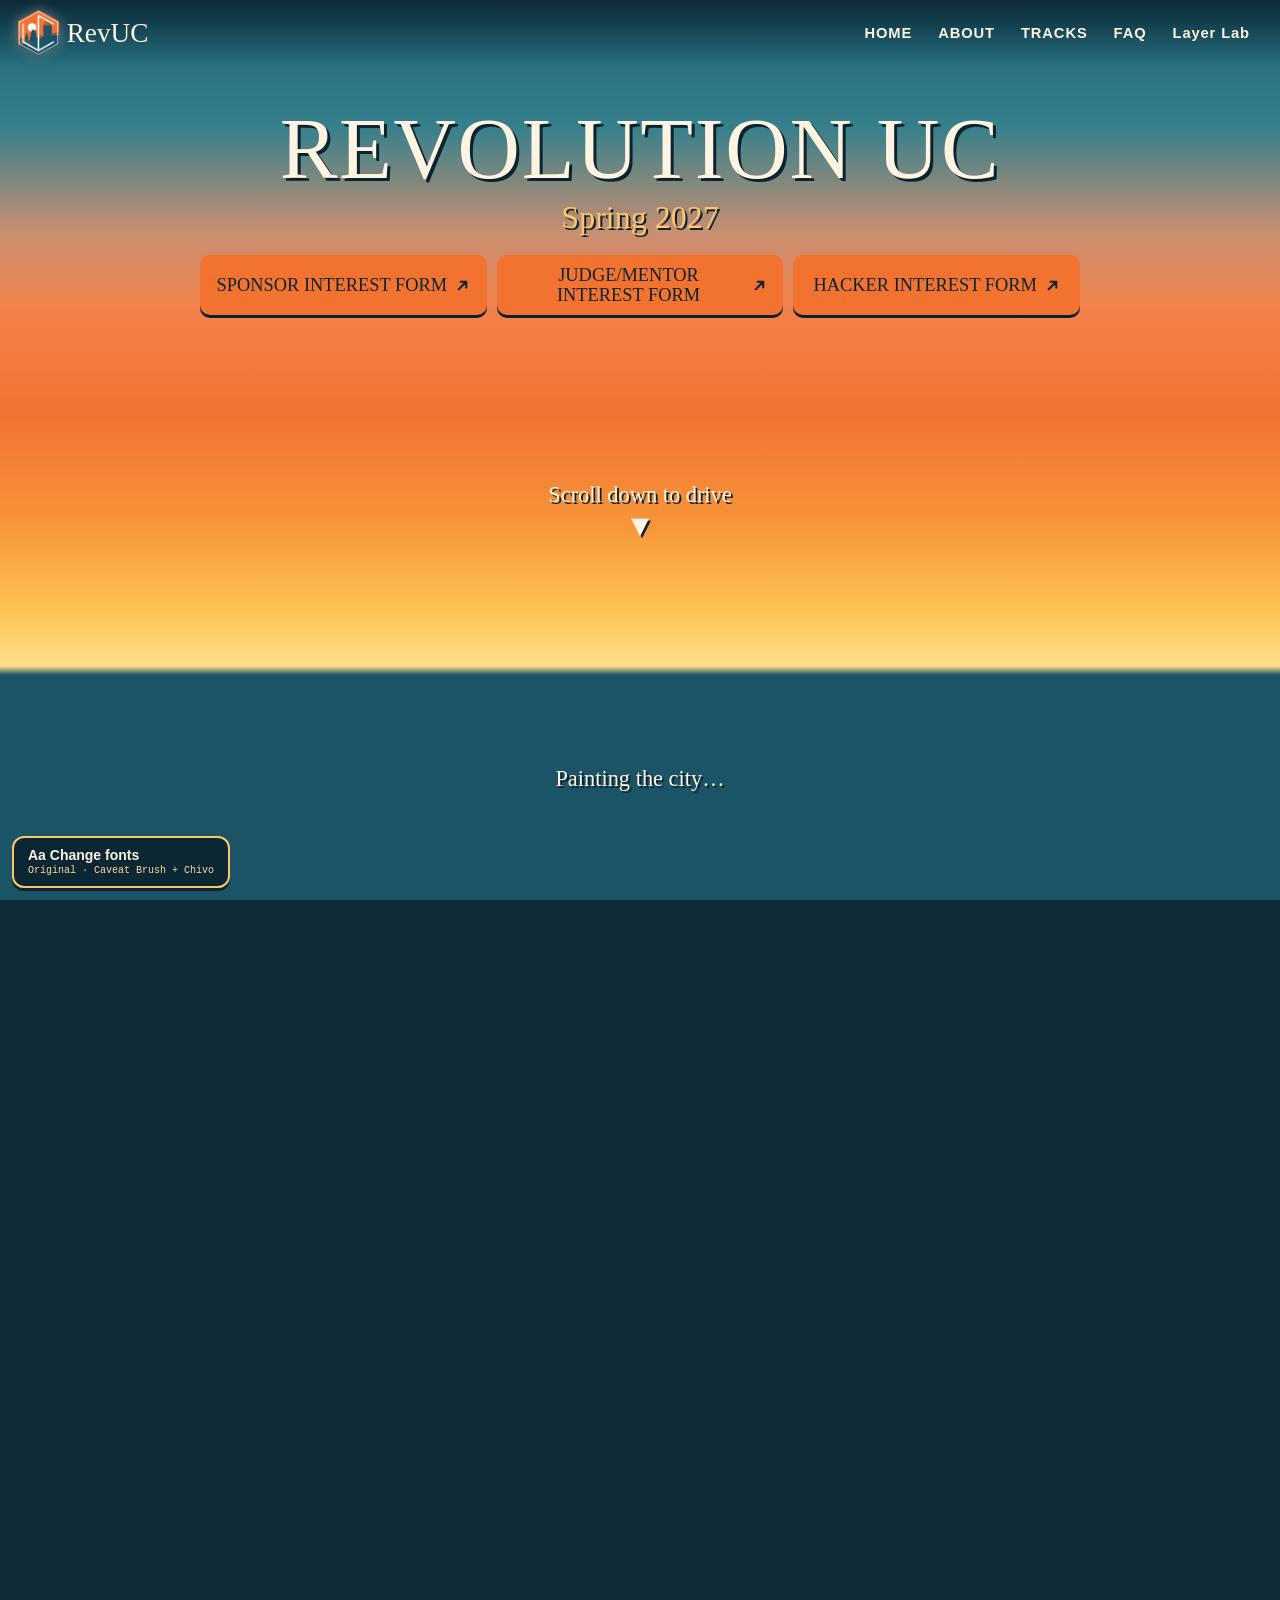
==== commit 726f4740: "fonts + other" ====
--- a/index.html
+++ b/index.html
@@ -4,269 +4,11 @@
 <meta charset="utf-8">
 <meta name="viewport" content="width=device-width, initial-scale=1, viewport-fit=cover">
 <title>RevUC – Cincinnati Painted Drive</title>
-<link href="https://fonts.googleapis.com/css2?family=Caveat+Brush&family=Yellowtail&display=swap" rel="stylesheet">
-<style>
-/* VOICE: playful hackathon poster, painted Cincinnati at sunset
-   IDEA: a drive through the city; signs on the roadside carry the event info
-   PICTURE: the hand-painted parallax street (canvas) with HTML signs placed in the world
-   COLOUR and TYPE: logo teal + sunset orange, Caveat Brush titles, Chivo/Helvetica body
-   LAYOUT: desktop scrolls; phones and tablets swipe left; signs measured and scaled to fit every screen */
-:root{--ink:#0f2b38;--orange:#f27230;--gold:#ffc46b;--paper:#fff3e2;--magenta:#c4501a;--glass:rgba(11,36,48,.86);
---px:"Caveat Brush","Comic Sans MS",cursive;color-scheme:dark}
-*{box-sizing:border-box}
-html,body{margin:0}
-body{background:var(--ink);color:var(--paper);font-family:"Chivo","Helvetica Neue",Arial,sans-serif;overflow-x:hidden;-webkit-tap-highlight-color:transparent}
-.swipe,.swipe body{height:100%;overflow:hidden;overscroll-behavior:none}
-#track{height:650vh}
-.swipe #track{height:100vh;height:100dvh}
-#stage{position:sticky;top:0;height:100vh;height:100dvh;overflow:hidden;background:linear-gradient(#1d6275 0%,#35808c 14%,#c98f70 26%,#f2824a 34%,#f27230 46%,#f79439 58%,#fcc454 68%,#ffdf8a 74%,#1b5367 75%)}
-.swipe #stage{touch-action:none;-webkit-user-select:none;user-select:none;cursor:grab}
-.swipe #stage.dragging{cursor:grabbing}
-#cv{position:absolute;left:0;top:0;width:100%;height:100%}
-#skyband{position:absolute;left:0;top:0;pointer-events:none;will-change:transform}   /* painted dusk above the scene, same brush as the sky */
-#blend{position:absolute;left:0;right:0;top:0;height:0;pointer-events:none;z-index:1;background:linear-gradient(rgba(29,98,117,.7) 0%,rgba(29,98,117,.35) 40%,rgba(29,98,117,0) 100%)}   /* melts the sky band into the painted sky */
-#loading{position:absolute;left:50%;bottom:12vh;transform:translateX(-50%);z-index:9;font-family:var(--px);font-size:1.4rem;text-shadow:2px 2px 0 #0b2430;text-align:center;max-width:90vw}
-button:focus-visible,input:focus-visible,a:focus-visible{outline:3px solid var(--gold);outline-offset:2px}
+<link rel="preconnect" href="https://fonts.googleapis.com">
+<link rel="preconnect" href="https://fonts.gstatic.com" crossorigin>
+<link href="https://fonts.googleapis.com/css2?family=Carter+One&family=Caveat+Brush&family=Chivo:wght@400;700;900&family=DM+Mono:wght@400;500;700&family=Inter:wght@400;700;800&family=Montserrat:wght@400;700;900&family=Nunito+Sans:wght@400;700;800&family=Rubik:wght@400;700;900&family=Unbounded:wght@400;700;900&family=Yellowtail&display=swap" rel="stylesheet">
+<link rel="stylesheet" href="revuc.css">
 
-/* ---------- header + burger menu ---------- */
-header{position:fixed;top:0;left:0;right:0;z-index:30;display:flex;justify-content:space-between;align-items:center;gap:12px;
-  padding:calc(10px + env(safe-area-inset-top,0px)) max(18px,env(safe-area-inset-right,0px)) 10px max(18px,env(safe-area-inset-left,0px));
-  background:linear-gradient(rgba(11,36,48,.9),rgba(11,36,48,0))}
-.logo{font-family:var(--px);font-size:1.7rem;color:var(--paper);text-decoration:none;display:flex;align-items:center;gap:8px;white-space:nowrap}
-.logo img.mark{height:46px;width:auto;display:block;filter:drop-shadow(0 0 6px rgba(255,255,255,.4)) drop-shadow(0 2px 3px rgba(0,0,0,.35))}
-nav{display:flex;align-items:center;gap:2px}
-nav a{color:var(--paper);text-decoration:none;font-weight:700;font-size:.92rem;letter-spacing:.06em;padding:10px 12px;border-radius:8px;white-space:nowrap}
-nav a:hover,nav a:focus-visible{color:var(--gold);text-decoration:underline}
-#burger{display:none;place-items:center;width:46px;height:46px;padding:0;border:2px solid rgba(255,243,226,.4);border-radius:12px;background:rgba(11,36,48,.65);cursor:pointer}
-#burger span,#burger span::before,#burger span::after{display:block;width:22px;height:2.5px;border-radius:2px;background:var(--paper);transition:transform .25s,background .25s}
-#burger span{position:relative}
-#burger span::before,#burger span::after{content:"";position:absolute;left:0}
-#burger span::before{top:-7px}#burger span::after{top:7px}
-#burger[aria-expanded=true] span{background:transparent}
-#burger[aria-expanded=true] span::before{transform:translateY(7px) rotate(45deg)}
-#burger[aria-expanded=true] span::after{transform:translateY(-7px) rotate(-45deg)}
-@media (max-width:860px){
-  #burger{display:grid}
-  nav{position:absolute;top:calc(100% - 2px);left:12px;right:12px;flex-direction:column;align-items:stretch;gap:0;padding:6px;
-    background:#0b2430;border:3px solid var(--gold);border-radius:16px 22px 14px 24px;box-shadow:0 16px 34px rgba(0,0,0,.45);
-    opacity:0;visibility:hidden;transform:translateY(-8px);transition:opacity .2s,transform .2s,visibility .2s}
-  nav.open{opacity:1;visibility:visible;transform:none}
-  nav a{font-size:1.15rem;padding:14px 16px;border-bottom:1px solid rgba(255,243,226,.12);border-radius:0}
-  nav a:last-child{border-bottom:0}
-  .logo{font-size:1.45rem}.logo img.mark{height:40px}
-}
-@media (min-width:521px) and (max-width:860px){nav{left:auto;width:300px}}
-
-/* ---------- hero ---------- */
-#hero{position:absolute;left:50%;top:max(80px,10vh);transform:translateX(-50%);width:min(920px,92vw);text-align:center;z-index:7}
-#hero .hcard{padding:14px 18px 18px;border:2px solid transparent;border-radius:22px;transition:background .3s,border-color .3s}
-/* when the title has to sit over the city (short screens), it gets a frosted glass card */
-#hero.over .hcard{background:rgba(11,36,48,.62);border-color:rgba(255,196,107,.45);-webkit-backdrop-filter:blur(8px);backdrop-filter:blur(8px)}
-#hero h1{font-family:var(--px);font-weight:400;font-size:clamp(2.8rem,8vw,5.4rem);line-height:1;letter-spacing:.02em;margin:0;text-shadow:3px 3px 0 #0b2430}
-#hero .when{font-family:var(--px);font-size:clamp(1.4rem,3vw,2rem);line-height:1.2;color:var(--gold);margin:6px 0 0;text-shadow:2px 2px 0 #0b2430}
-.cta{display:flex;flex-wrap:wrap;justify-content:center;gap:10px;margin-top:18px}
-.cta a{flex:1 1 230px;max-width:290px;display:inline-flex;align-items:center;justify-content:center;gap:8px;min-height:50px;padding:10px 16px;border-radius:10px;
-  background:var(--orange);color:#0b2430;text-decoration:none;font-family:var(--px);font-size:1.15rem;line-height:1.1;box-shadow:0 3px 0 #0b2430;transition:transform .15s,box-shadow .15s}
-.cta a:hover{transform:translateY(-2px);box-shadow:0 5px 0 #0b2430}
-.cta a:focus-visible{outline:3px solid var(--gold);outline-offset:3px}
-.cta svg{flex:none;width:15px;height:15px}
-.sr{position:absolute;width:1px;height:1px;overflow:hidden;clip:rect(0 0 0 0);white-space:nowrap}
-@media (max-width:600px){.cta{flex-direction:column;align-items:stretch;gap:8px}.cta a{flex:none;max-width:none;min-height:46px}}
-@media (max-height:540px){#hero{top:62px}#hero .hcard{padding:8px 12px 12px}#hero h1{font-size:2.2rem}#hero .when{font-size:1.15rem;margin-top:2px}.cta{margin-top:10px;gap:8px}.cta a{min-height:44px;font-size:1rem}}
-
-/* ---------- gesture hint: the arrow always points the way your finger or wheel moves ---------- */
-#hint{position:absolute;left:50%;top:60vh;transform:translate(-50%,-100%);z-index:7;display:flex;flex-direction:column;align-items:center;gap:2px;
-  font-family:var(--px);font-size:1.4rem;text-shadow:2px 2px 0 #0b2430;white-space:nowrap;pointer-events:none}
-#hint .dn{font-family:Arial,sans-serif;font-size:1.9rem;line-height:1;animation:nudge 1.1s ease-in-out infinite}
-.swipe #hint{flex-direction:row-reverse;gap:10px}
-.swipe #hint .dn{animation-name:nudgeL}
-@keyframes nudge{50%{transform:translateY(10px)}}
-@keyframes nudgeL{50%{transform:translateX(-12px)}}
-
-/* ---------- "now passing" bar with previous / next stop ---------- */
-#where{position:absolute;left:50%;top:calc(74px + env(safe-area-inset-top,0px));transform:translateX(-50%);z-index:8;width:min(92vw,400px);
-  display:flex;align-items:center;gap:10px;padding:8px;background:rgba(11,36,48,.55);border:2px solid rgba(255,196,107,.55);border-radius:18px;opacity:0;pointer-events:none}
-#where.on{pointer-events:auto}
-#where .wt{flex:1;min-width:0;text-align:center}
-#where small{display:block;font-size:.72rem;letter-spacing:.12em;text-transform:uppercase;color:#ffd9a0}
-#where b{display:block;font-family:var(--px);font-weight:400;font-size:1.6rem;line-height:1.1;white-space:nowrap;overflow:hidden;text-overflow:ellipsis;text-shadow:2px 2px 0 #0b2430}
-#where i{display:block;height:6px;border-radius:3px;background:rgba(255,255,255,.18);margin-top:6px;overflow:hidden}
-#where u{display:block;height:100%;width:0;background:#ff7a3d;border-radius:3px}
-#where button{flex:none;width:44px;height:44px;border:0;border-radius:50%;background:var(--orange);color:#0b2430;font-size:1rem;cursor:pointer;display:grid;place-items:center}
-#where button svg{width:18px;height:18px}
-
-/* ---------- roadside signs (placed in the world by the script, measured to fit) ---------- */
-.o{position:absolute;left:0;top:0;transform-origin:50% 100%;translate:-50% -100%;z-index:4;display:none}
-.swipe .o{cursor:pointer}
-/* schedule signpost */
-.sign{position:relative;width:460px;display:flex;flex-direction:column;align-items:center}
-.sign::before{content:"";position:absolute;left:50%;top:60px;bottom:0;width:14px;margin-left:-7px;background:#0f3342;z-index:-1}
-.hex{position:relative;width:250px;height:120px;background:var(--paper);clip-path:polygon(22% 0,78% 0,100% 50%,78% 100%,22% 100%,0 50%);display:grid;place-items:center}
-.hex::before{content:"";position:absolute;inset:7px;background:var(--ink);clip-path:inherit}
-.hex h2{position:relative;font-family:var(--px);font-weight:400;font-size:2rem;margin:0}
-.arrows{display:grid;grid-template-columns:minmax(0,1fr) minmax(0,1fr);column-gap:34px;row-gap:12px;width:100%;margin-top:16px}
-.arrow{background:var(--paper);color:var(--ink);padding:9px 14px;font-weight:700;font-size:14px;line-height:1.25}
-.arrow b{display:block;font-size:12px;color:var(--magenta);white-space:nowrap}
-.arrow.l{clip-path:polygon(0 50%,14px 0,100% 0,100% 100%,14px 100%);padding-left:24px;text-align:right}
-.arrow.r{clip-path:polygon(0 0,calc(100% - 14px) 0,100% 50%,calc(100% - 14px) 100%,0 100%);padding-right:24px}
-.stem{height:var(--pole,120px)}
-/* about signpost */
-.about{width:260px;display:flex;flex-direction:column;align-items:center}
-.atag{width:100%;background:#fff3e2;color:#0b2430;border:4px solid #0f3342;border-radius:12px 20px 12px 22px;padding:10px 14px 12px;transform:rotate(-2deg)}
-.atag h3{font-family:var(--px);font-weight:400;font-size:1.8rem;color:#1b5367;margin:0;line-height:1.1}
-.atag p{margin:4px 0 0;font-size:.92rem;line-height:1.4}
-.apole{width:12px;height:var(--pole,80px);background:#0f3342}
-/* sponsors banner hanging over the bridge */
-.spons{position:relative;width:var(--spw,560px);padding-top:40px}
-.spons::before,.spons::after{content:"";position:absolute;top:0;width:5px;height:40px;background:#0f3342}
-.spons::before{left:15%}.spons::after{right:15%}
-.spons .bar{background:#0f3342;border:4px solid #f27230;border-radius:6px;padding:12px 16px 16px}
-.spons h2{font-family:var(--px);font-weight:400;font-size:clamp(1.6rem,3vw,2.3rem);letter-spacing:.08em;text-align:center;margin:0 0 10px}
-.logos{display:grid;grid-template-columns:repeat(4,minmax(0,1fr));gap:10px}
-.logos div{height:clamp(52px,7vw,90px);background:var(--paper);color:var(--magenta);display:grid;place-items:center;font-weight:800;border-radius:4px}
-/* subway-style map sign */
-.subwrap{width:var(--mw,860px);display:flex;flex-direction:column;align-items:center}
-.sub{position:relative;width:100%;background:#0f3342;border:6px solid #0b2430;border-radius:14px;padding-bottom:12px}
-.subhead{display:flex;align-items:center;gap:12px;padding:10px 16px;background:#0b2430}
-.bullet{flex:none;width:44px;height:44px;border-radius:50%;background:#f27230;color:#fff;display:grid;place-items:center;font-family:var(--px);font-size:1.8rem}
-.sub h2{font-family:var(--px);font-weight:400;font-size:clamp(1.6rem,3.2vw,2.6rem);margin:0;color:#fff;line-height:1}
-.dest{margin-left:auto;font-weight:700;font-size:.95rem;color:#ffe9a8;white-space:nowrap}
-.sub .map{background:#fff;border:3px solid #1d1a26;border-radius:6px;margin:10px 12px 0}
-.sub .map svg{width:100%;height:auto;display:block}
-.sub .cap{margin:8px 16px 0;min-height:2.7em;color:#fff;font-size:15px;line-height:1.35}
-.legs{position:relative;width:70%;height:var(--pole,60px)}
-.legs i{position:absolute;top:0;bottom:0;width:14px;background:#0f3342}
-.legs i:first-child{left:0}.legs i:last-child{right:0}
-.road-line{fill:none;stroke:#1d1a26;stroke-width:7;stroke-linecap:round;stroke-linejoin:round}
-.road-in{fill:none;stroke:#fff;stroke-width:3;stroke-linecap:round}
-.node{cursor:pointer;outline:none}
-.node circle{fill:#ffe9a8;stroke:#1d1a26;stroke-width:4;transition:fill .2s}
-.node:hover circle,.node:focus-visible circle,.node.on circle{fill:#f27230}
-.node text{font-weight:700;fill:#1d1a26;text-anchor:middle;paint-order:stroke;stroke:#fff;stroke-width:5px;stroke-linejoin:round}
-/* phone-width sign layouts: one column, every schedule arrow points forward (the way you drive) */
-.trk{width:520px;display:flex;flex-direction:column;align-items:center}
-.tboard{width:100%;background:#0f3342;border:4px solid var(--gold);border-radius:10px;padding:12px 16px 12px}
-.tboard h2,.fboard h2{font-family:var(--px);font-weight:400;font-size:2.2rem;line-height:1;margin:0 0 10px;text-align:center}
-.tboard h2{letter-spacing:.08em}
-.tboard ul{list-style:none;margin:0;padding:0;display:grid;grid-template-columns:minmax(0,1fr) minmax(0,1fr);gap:10px}
-.tboard li{background:var(--paper);color:var(--ink);border-radius:6px;padding:9px 12px;font-size:13.5px;line-height:1.35}
-.tboard li b{display:block;font-size:15px;color:var(--magenta)}
-.sample{display:block;margin-top:8px;font-size:12px;text-align:center;color:#ffd9a0;opacity:.85}
-.faqw{width:400px;display:flex;flex-direction:column;align-items:center}
-.fboard{width:100%;background:#fff3e2;color:#0b2430;border:4px solid #0f3342;border-radius:12px 20px 12px 22px;padding:12px 16px 10px;transform:rotate(1.5deg)}
-.fboard h2{color:#1b5367;text-align:left}
-.fboard dl{margin:0}.fboard dt{font-weight:800;font-size:14.5px}.fboard dd{margin:0 0 8px;font-size:13.5px;line-height:1.4}
-.fboard .sample{color:#6a5a4a;text-align:left;margin-top:2px}
-.narrow .trk{width:300px}.narrow .tboard ul{grid-template-columns:minmax(0,1fr)}.narrow .faqw{width:290px}
-.narrow .sign{width:300px}
-.narrow .hex{width:210px;height:100px}
-.narrow .arrows{grid-template-columns:minmax(0,1fr);row-gap:8px;width:262px}
-.narrow .arrow.l{clip-path:polygon(0 0,calc(100% - 14px) 0,100% 50%,calc(100% - 14px) 100%,0 100%);padding-left:14px;padding-right:24px;text-align:left}
-.narrow .about{width:240px}
-.narrow .logos{grid-template-columns:repeat(2,minmax(0,1fr))}
-.narrow .dest{display:none}
-.narrow .bullet{width:36px;height:36px;font-size:1.5rem}
-
-/* ---------- big readable view (tap a sign on touch screens) ---------- */
-#modal{position:fixed;inset:0;z-index:60;background:rgba(11,36,48,.82);display:none;align-items:flex-end;justify-content:center;cursor:auto}
-#modal.on{display:flex}
-#modal .sheet{position:relative;width:100%;max-width:760px;max-height:90vh;max-height:90dvh;overflow:auto;touch-action:pan-y;overscroll-behavior:contain;
-  background:#fff3e2;color:#0b2430;border-radius:22px 22px 0 0;padding:18px 18px calc(26px + env(safe-area-inset-bottom,0px))}
-@media (min-width:761px){#modal{align-items:center;padding:20px}#modal .sheet{border-radius:22px}}
-#modal h2{font-family:var(--px);font-weight:400;font-size:2.3rem;color:#1b5367;margin:0 48px 10px 0;line-height:1}
-#mclose{position:absolute;right:12px;top:12px;z-index:2;width:44px;height:44px;border:0;border-radius:50%;background:#0f3342;color:#fff;font-size:1.1rem;cursor:pointer}
-#modal .big{font-size:1.15rem;line-height:1.5;margin:0}
-.sch{list-style:none;margin:0;padding:0}.sch li{padding:10px 12px;margin:8px 0;background:#fff;border-left:6px solid #f27230;border-radius:8px;font-size:1.1rem}.sch b{display:block;font-size:.85rem;color:#c4501a}
-.spgrid{display:grid;grid-template-columns:repeat(2,minmax(0,1fr));gap:10px}.spgrid div{height:92px;display:grid;place-items:center;background:#fff;border:3px solid #0f3342;border-radius:10px;font-weight:800;color:#1b5367}
-
-/* ---------- roadside signs in the spirit of Cincinnati's vintage signs: enamel, bulbs, script, neon, marquee letters ---------- */
-.bulbs{padding:11px;border-radius:14px;background:radial-gradient(circle,#fffbe6 0 1.5px,#ffd36a 2px 3px,rgba(255,211,106,0) 3.6px) center/13px 13px space,linear-gradient(#b8892a,#7d5a14);
-  box-shadow:inset 0 0 0 2px #4a3410,0 0 16px rgba(255,196,90,.28)}
-.script{font-family:"Yellowtail","Brush Script MT",cursive;font-weight:400;line-height:1;margin:0}
-.post{position:relative;width:20px;height:var(--pole,90px);background:linear-gradient(90deg,#0b2c31,#1f5d63 28%,#2f8084 50%,#1f5d63 72%,#0b2c31)}
-.post::after{content:"";position:absolute;inset:0;background:repeating-linear-gradient(90deg,transparent 0 4px,rgba(0,0,0,.2) 4px 5px)}
-.post.warm{background:linear-gradient(90deg,#7a2c0e,#e2622a 30%,#f79a52 50%,#e2622a 70%,#7a2c0e)}
-.post.thin{width:12px}
-/* About us: cream enamel board, script title, mint skyline strip, bulb-framed text */
-.s-about{width:300px;display:flex;flex-direction:column;align-items:center}
-.enamel{position:relative;z-index:1;width:100%;background:linear-gradient(#fffaf0,#f1e4c6);border:5px solid #12383f;border-radius:8px;overflow:hidden;
-  box-shadow:inset 0 0 0 3px #f6ecd6,inset 0 0 0 5px #c9a24a,0 6px 0 rgba(11,36,48,.35);padding:12px 16px 0}
-.enamel .script{font-size:50px;color:#14363d;text-shadow:2px 2px 0 #fff,3px 3px 0 rgba(20,54,61,.2);transform:rotate(-5deg);transform-origin:left center;margin:2px 0 8px 2px}
-.skyl{display:block;width:calc(100% + 32px);height:44px;margin:0 -16px}
-.s-about .bulbs{width:90%;margin-top:-3px;border-radius:0 0 12px 12px}
-.s-about .in{background:#fff3e2;border-radius:4px;padding:10px 14px;color:#0b2430;font-size:14.5px;line-height:1.45;box-shadow:inset 0 0 0 2px #c9a24a}
-.s-about .in p{margin:0}
-/* Schedule: green script arrow sign with a star topper, times on a changeable-letter marquee */
-.s-sched{width:380px;display:flex;flex-direction:column;align-items:center}
-.topper{display:block;width:48px;height:48px;margin:0 0 -8px -230px;position:relative;z-index:2;filter:drop-shadow(0 0 6px rgba(255,207,90,.55))}
-.arrowsign{position:relative;width:86%;margin-right:26px}
-.arrowsign .in{background:linear-gradient(#22644f,#164839);border-radius:6px;padding:8px 18px 12px;box-shadow:inset 0 0 0 2px #0d3126;text-align:center}
-.arrowsign .script{font-size:54px;color:#fff1b8;text-shadow:0 0 10px rgba(255,220,120,.45),2px 3px 0 #0d3126}
-.tip{position:absolute;right:-30px;top:50%;width:42px;height:46px;transform:translateY(-50%);background:linear-gradient(#ffd770,#e9a92a);
-  clip-path:polygon(0 28%,52% 28%,52% 0,100% 50%,52% 100%,52% 72%,0 72%);filter:drop-shadow(0 0 6px rgba(255,207,90,.6))}
-.board{width:94%;margin-top:10px;border:6px solid #f2b63a;border-radius:4px;box-shadow:inset 0 0 0 2px #c48a1c,0 5px 0 rgba(11,36,48,.3);
-  background:repeating-linear-gradient(#fbf7ec 0 25px,#d8d0bd 25px 26px);padding:0 12px}
-.board ul{list-style:none;margin:0;padding:0}
-.board li{display:flex;justify-content:space-between;gap:12px;font:900 13px/26px "Arial Black","Arial Bold",Arial,sans-serif;letter-spacing:.04em;text-transform:uppercase;color:#14181c;white-space:nowrap}
-.board li b{color:#b3261e;font-weight:900}
-/* Sponsors: neon script over the bridge, enamel logo plates */
-.s-spon{position:relative;width:var(--spw,560px);padding-top:40px}
-.s-spon::before,.s-spon::after{content:"";position:absolute;top:0;width:4px;height:42px;background:#0f3342}
-.s-spon::before{left:15%}.s-spon::after{right:15%}
-.neonbox{background:radial-gradient(120% 140% at 50% 0,#173844,#0a1b22);border-radius:12px;padding:12px 18px 18px;
-  box-shadow:0 0 0 3px #ffb08a,0 0 0 6px #0a1b22,0 0 20px rgba(255,122,61,.5),inset 0 0 20px rgba(255,122,61,.22)}
-.neon{font-size:clamp(2.3rem,4vw,3.3rem);text-align:center;margin:0 0 12px;color:#fff4ec;text-shadow:0 0 2px #fff,0 0 8px #ff9a5a,0 0 18px #ff6a2a,0 0 34px #ff4a1a}
-.s-spon .logos{display:grid;grid-template-columns:repeat(4,minmax(0,1fr));gap:12px}
-.s-spon .logos div{height:clamp(52px,6vw,82px);display:grid;place-items:center;border-radius:6px;background:linear-gradient(#fffaf0,#eee0c0);
-  box-shadow:inset 0 0 0 2px #c9a24a;font:800 15px Arial,sans-serif;letter-spacing:.06em;color:#1b5367}
-/* Tracks: motel-style marquee, a red letter tile for each letter */
-.s-trk{width:540px;display:flex;flex-direction:column;align-items:center}
-.s-trk .bulbs{width:100%}
-.s-trk .in{background:linear-gradient(#123a46,#0c2a33);border-radius:6px;padding:14px 16px 10px;box-shadow:inset 0 0 0 2px #071a20}
-.tiles{display:flex;justify-content:center;gap:6px;margin:0 0 14px}
-.tiles span{width:40px;height:48px;display:grid;place-items:center;border-radius:4px;background:linear-gradient(#fffaf0,#ece0c4);
-  box-shadow:inset 0 0 0 2px #c9a24a,0 3px 0 rgba(0,0,0,.35);font:900 30px/1 "Arial Black","Arial Bold",Arial,sans-serif;color:#c4302b}
-.s-trk ul{list-style:none;margin:0;padding:0;display:grid;grid-template-columns:minmax(0,1fr) minmax(0,1fr);gap:10px}
-.s-trk li{border:1.5px solid rgba(255,196,107,.55);border-radius:8px;padding:9px 12px;color:#fff3e2;font-size:13.5px;line-height:1.35;background:rgba(255,243,226,.05)}
-.s-trk li b{display:block;font-size:15px;color:#ffc46b}
-.s-trk .legs i{width:18px;background:linear-gradient(90deg,#0b2c31,#1f5d63 28%,#2f8084 50%,#1f5d63 72%,#0b2c31)}
-/* FAQ: iridescent rooftop letters on a steel truss, then a clean answer panel */
-.s-faq{width:420px;display:flex;flex-direction:column;align-items:center}
-.truss{width:100%;padding:6px 12px 4px;text-align:center;border-top:2px solid rgba(205,220,225,.75);border-bottom:2px solid rgba(205,220,225,.75);
-  background:repeating-linear-gradient(90deg,transparent 0 22px,rgba(205,220,225,.5) 22px 24px),linear-gradient(transparent calc(50% - 1px),rgba(205,220,225,.5) calc(50% - 1px) calc(50% + 1px),transparent calc(50% + 1px))}
-.iri{display:inline-block;font:900 66px/1 "Arial Black","Arial Bold",Arial,sans-serif;letter-spacing:.06em;
-  background:linear-gradient(100deg,#ff9a5a 0%,#ffd27a 22%,#7fd3e0 46%,#9b8cff 68%,#ff7ab0 90%);-webkit-background-clip:text;background-clip:text;color:transparent;
-  -webkit-text-stroke:3px #fff;paint-order:stroke fill;filter:drop-shadow(0 3px 0 rgba(11,36,48,.45))}
-.fpanel{width:100%;margin-top:8px;background:linear-gradient(#123a46,#0c2a33);border-radius:10px;padding:12px 16px 8px;color:#fff3e2;box-shadow:inset 0 0 0 2px #2c6e8a,0 6px 0 rgba(11,36,48,.35)}
-.fpanel dl{margin:0}.fpanel dt{font-weight:800;font-size:14.5px;color:#ffc46b}.fpanel dd{margin:0 0 8px;font-size:13.5px;line-height:1.4}
-.s-faq .sample,.s-trk .sample{color:#ffd9a0;opacity:.8;text-align:center;display:block;font-size:12px;margin-top:6px}
-.s-faq .post{margin-top:-1px}
-/* Explore map: same family (script title, gold pin line, ribbed legs) */
-.sub{box-shadow:inset 0 0 0 2px #c9a24a}
-.sub h2{font-family:"Yellowtail","Brush Script MT",cursive;color:#fff1b8!important;text-shadow:0 0 10px rgba(255,220,120,.35)}
-.legs i{background:linear-gradient(90deg,#0b2c31,#1f5d63 28%,#2f8084 50%,#1f5d63 72%,#0b2c31)}
-/* phones */
-.narrow .s-about{width:262px}.narrow .enamel .script{font-size:42px}
-.narrow .s-sched{width:300px}.narrow .topper{margin-left:-180px;width:40px;height:40px}.narrow .arrowsign .script{font-size:44px}
-.narrow .board{background:repeating-linear-gradient(#fbf7ec 0 37px,#d8d0bd 37px 38px)}.narrow .board li{display:block;line-height:16px;padding:3px 0 2px;font-size:11.5px;white-space:normal}.narrow .board li b{display:block}
-.narrow .s-spon .logos{grid-template-columns:repeat(2,minmax(0,1fr))}
-.narrow .s-trk{width:300px}.narrow .tiles span{width:32px;height:40px;font-size:23px}.narrow .s-trk ul{grid-template-columns:minmax(0,1fr)}
-.narrow .s-faq{width:300px}.narrow .iri{font-size:52px}
-@media (prefers-reduced-motion:no-preference){.bulbs{animation:twinkle 2.4s steps(2) infinite}}
-@keyframes twinkle{50%{box-shadow:inset 0 0 0 2px #4a3410,0 0 22px rgba(255,196,90,.42)}}
-#modal dl{margin:0}#modal dt{font-weight:800;font-size:1.1rem;margin-top:12px}#modal dd{margin:2px 0 0;font-size:1.05rem;line-height:1.45}
-#modal .note{font-size:.85rem;color:#6a5a4a;margin:14px 0 0}
-#subway.inmodal{position:static;translate:none;transform:none!important;display:block!important;cursor:auto}
-#subway.inmodal .subwrap{width:100%}
-#subway.inmodal .sub{margin-top:52px}
-#subway.inmodal .legs{display:none}
-
-#subway.short .cap,#subway.short .dest,#subway.mnarrow .dest{display:none}
-#subway.short .subhead{padding:6px 12px;gap:10px}#subway.short .bullet{width:30px;height:30px;font-size:1.3rem}#subway.short .sub h2{font-size:1.5rem}#subway.short .sub{padding-bottom:8px}#subway.short .sub .map{margin-top:8px}
-#subway.inmodal .cap{display:block}
-#modal .sub h2{color:#fff;font-size:1.8rem;margin:0}
-@media (prefers-reduced-motion:reduce){#hint .dn{animation:none}#burger span,#burger span::before,#burger span::after,nav{transition:none}}
-</style>
 </head>
 <body>
 <header>
@@ -359,562 +101,14 @@
  </div>
 </div>
 </main>
-<script>
-(function(){
-/* SWIPE = touch screens and narrow windows drive by swiping left; wide mouse screens drive by scrolling down */
-var COARSE=matchMedia('(pointer:coarse)').matches,SWIPE=COARSE||innerWidth<760;
-if(SWIPE)document.documentElement.classList.add('swipe');
-if(!COARSE)matchMedia('(max-width:759px)').addEventListener('change',function(){location.reload()});   // crossing the breakpoint switches modes
-var $=function(i){return document.getElementById(i)};
-/* ========== SETTINGS ==========
-   Everything is drawn in "units" on a canvas that is 180 units tall (VH).
-   GY = ground line under the buildings, RD = top of the road, WL = total world length. */
-var VH=180,GY=138,RD=148,WL=3800,RS=3;
-var cv=document.getElementById('cv'),g=cv.getContext('2d'),track=document.getElementById('track'),
-    hero=document.getElementById('hero'),hint=document.getElementById('hint'),
-    sched=document.getElementById('sched'),spon=document.getElementById('spon'),subw=document.getElementById('subway'),about=document.getElementById('about'),stage=document.getElementById('stage'),where=document.getElementById('where'),whereTxt=document.getElementById('whereTxt'),prog=document.getElementById('prog');
-var W,H,VW,U,OFF=0,DPR,camMax,camS=0,SX,PX,BX,AX,seed=5,FAR=[],MID=[],gaps=[],cars=[],BR={},t=0,pr=0,vel=0,S={},LM={},grain;
-
-/* ====================================================================
-   IMAGE SWAP POINTS  (put your own artwork here)
-   --------------------------------------------------------------------
-   Everything on screen is painted by code at startup. To use an image
-   instead, set the matching entry below to a URL. Leave null to keep the
-   painted version. Each image is auto-fitted: it is scaled to the layer's
-   height and repeated sideways, so a wide panorama that tiles works best.
-   (Tiles, sprites and the paper grain are stretched to their exact size.)
-
-   In a published artifact, remote URLs are blocked: use a data: URL
-   ('data:image/png;base64,....'). On your own site, use normal paths
-   such as 'img/far.png'.
-
-   LAYER ORDER (back to front)      parallax   export size (3 px per unit)
-     1  sky       sunset bands, clouds     2%   any width x 540 px
-     2  sun       sun disc + halo          3%   240 x 240 px
-     3  far       far skyline + towers    10%   any width x 540 px
-     4  midfar    Union Terminal          22%   any width x 540 px
-     5  mid       street buildings, Fountain Square, UC, 1819 Hub   55%   any width x 540 px
-     6  bridge    Roebling Bridge        100%   3060 x 540 px (world strip)
-     7  walk      sidewalk + lamps       100%   1080 x 150 px (tile, repeats every 360 units)
-     8  road      asphalt                100%   1080 x 96 px  (tile, repeats every 360 units)
-     9  cars      7 sprites, facing right       102 x 60 px each (index 6 = player's car)
-    10  glow      soft light sprite (lamps, windows)   102 x 102 px
-    11  grain     paper texture over everything   any square, repeats
-   ==================================================================== */
-var IMAGES={sky:null,sun:null,far:null,midfar:null,mid:null,bridge:null,walk:null,road:null,
-            cars:[null,null,null,null,null,null,null],glow:null,grain:null};
-/* Effects that are drawn by code at fixed spots (flashing windows, tower glows, fountain spray).
-   They switch off automatically when you replace the layer they sit on, so they don't float in the wrong place. */
-var FX={windows:true,glow:true,spray:true};
-/* Q = scroll progress (0 to 1) at which each landmark is centered on screen */
-var Q={carew:.08,fifth:.14,gat:.18,pnc:.22,scripps:.26,ws:.30,fs:.09,sch:.24,about:.29,br:.34,trk:.6,ut:.66,faq:.72,uc:.80,sub:.86};
-function rnd(){seed=(seed*16807)%2147483647;return seed/2147483647}
-function hh(a,b){var n=Math.sin(a*12.9898+b*78.233)*43758.5453;return n-Math.floor(n)}
-function mod(a,n){return((a%n)+n)%n}
-function cl(v){return v<0?0:v>255?255:v|0}
-function jit(col,k){if(col.charAt(0)!=='#')return col;var n=parseInt(col.slice(1),16),d=(rnd()-.5)*k;return'rgb('+cl((n>>16)+d)+','+cl((n>>8&255)+d)+','+cl((n&255)+d)+')'}
-function dk(col,k){var n=parseInt(col.slice(1),16);return'rgb('+cl((n>>16)-k)+','+cl((n>>8&255)-k)+','+cl((n&255)-k)+')'}
-function mk(w,h){var c=document.createElement('canvas');c.width=Math.ceil(w*RS);c.height=Math.ceil(h*RS);var x=c.getContext('2d');x.scale(RS,RS);return{c:c,x:x}}
-
-/* ========== BRUSH HELPERS (the painted look) ========== */
-function poly(c,x,y,w,h,col,wb,a){var J=function(){return(rnd()-.5)*2*wb},i;c.globalAlpha=a==null?1:a;c.fillStyle=col;c.beginPath();c.moveTo(x+J(),y+J());
-  for(i=x;i<x+w;i+=3)c.lineTo(i,y+J());for(i=y;i<y+h;i+=3)c.lineTo(x+w+J(),i);for(i=x+w;i>x;i-=3)c.lineTo(i,y+h+J());for(i=y+h;i>y;i-=3)c.lineTo(x+J(),i);c.closePath();c.fill();c.globalAlpha=1}
-function strokes(c,x,y,w,h,col,n,len,a,th){c.globalAlpha=a;for(var i=0;i<n;i++){var l=len*(.5+rnd());c.fillStyle=jit(col,50);c.fillRect(x+rnd()*Math.max(1,w-l),y+rnd()*h,l,th*(.6+rnd()))}c.globalAlpha=1}
-function wall(c,x,y,w,h,col){poly(c,x,y,w,h,col,.7);strokes(c,x,y,w,h,col,w*h/10,9,.35,1.3);strokes(c,x,y,w,h,dk(col,45),w*h/38,5,.3,.7)}
-function leaf(c,x,y,r,col,a){c.save();c.translate(x,y);c.rotate(rnd()*3.14);c.globalAlpha=a;c.fillStyle=col;c.beginPath();c.ellipse(0,0,r,r*.55,0,0,6.283);c.fill();c.restore();c.globalAlpha=1}
-function foliage(c,x,y,w,h,cols,fl,sp){var n=w*h/4|0,i,a,r;
-  for(i=0;i<n;i++){a=rnd()*6.283;r=Math.sqrt(rnd());leaf(c,x+w/2+Math.cos(a)*r*w/2,y+h/2+Math.sin(a)*r*h/2,1.1+rnd()*1.6,jit(cols[rnd()*cols.length|0],44),.93)}
-  for(i=0;i<n/6;i++){a=rnd()*6.283;r=Math.sqrt(rnd());leaf(c,x+w/2+Math.cos(a)*r*w/2,y+h/2+Math.sin(a)*r*h/2,.6+rnd()*.5,(sp||'#1c2a24'),.55)}
-  if(fl)for(i=0;i<n/5;i++){a=rnd()*6.283;r=Math.sqrt(rnd());c.fillStyle=fl[rnd()*fl.length|0];c.beginPath();c.arc(x+w/2+Math.cos(a)*r*w/2,y+h/2+Math.sin(a)*r*h/2,.7+rnd()*.5,0,6.283);c.fill()}}
-function circ(c,cx,cy,r,col,a){c.globalAlpha=a;c.fillStyle=col;c.beginPath();for(var i=0;i<18;i++){var an=i/18*6.283,rr=r*(1+(rnd()-.5)*.07);c.lineTo(cx+Math.cos(an)*rr,cy+Math.sin(an)*rr)}c.closePath();c.fill();c.globalAlpha=1}
-
-/* Ginkgo street tree: brown trunk that forks, round canopy of yellow fan-shaped leaves.
-   x = trunk center, base = ground y, h = total height in units. Reuse it in any layer you paint. */
-var GINK=['#f7c531','#ffd84a','#f0a81e','#ffe27a','#e8941a'];
-function ginkgo(c,x,base,h){var w=h*.66;
-  poly(c,x-1.6,base-h*.5,3.2,h*.5,'#5a3a22',.3);
-  c.strokeStyle='#5a3a22';c.lineWidth=1.1;c.beginPath();c.moveTo(x,base-h*.45);c.lineTo(x-w*.28,base-h*.7);c.moveTo(x,base-h*.45);c.lineTo(x+w*.28,base-h*.7);c.stroke();
-  foliage(c,x-w/2,base-h,w,h*.66,GINK,['#fff0b8','#ffe27a'],'#8a5a12')}
-
-/* ========== BUILD: lay out the world (positions only, no drawing) ========== */
-function build(){
-  seed=5;camMax=WL-VW;var x=-10,L=camMax*.1+VW+60,i;FAR=[];
-  // generic far skyline filler
-  while(x<L){var w=9+(rnd()*12|0),h=22+(rnd()*48|0),b={x:x,w:w,h:h,win:[]};
-    for(var wy=GY-h+4;wy<GY-30;wy+=5)for(var wx=2;wx<w-2;wx+=4)if(rnd()<.16)b.win.push(wx,wy,rnd()*9|0);
-    FAR.push(b);x+=w+(rnd()*3|0)}
-  // named downtown towers sit on the far layer (moves at 10% of the car's speed)
-  ['carew','fifth','gat','pnc','scripps','ws'].forEach(function(n){LM[n]=Q[n]*camMax*.1+VW*.5});
-  LM.ut=Q.ut*camMax*.22+VW*.5;                      // Union Terminal: mid-far layer (22%)
-  // Roebling Bridge: a full-speed foreground strip; tower 1 reaches the car at scroll Q.br
-  var t1=Q.br*camMax+VW*(.12+.5*Q.br)+22;
-  BR={x0:t1-130,w:1020,t1:130,t2:890};
-  // mid layer (55% speed): gaps where no regular buildings are drawn
-  var cfs=Q.fs*camMax*.55+VW*.5,cut=Q.ut*camMax*.55+VW*.5;LM.fs=cfs;
-  gaps=[[cfs-80,cfs+80],[.55*(BR.x0-VW)-10,.55*(BR.x0+BR.w)+VW+10],[cut-VW*.58,cut+VW*.58]];   // fountain, bridge, terminal
-  var specs=[{c:Q.uc*camMax*.55+VW*.5,w:170,sp:'uc'},{c:camMax*.55+VW*.74,w:176,sp:'hub'}],si=0;
-  var pal=[['#1f5f78','#13404f'],['#2c6e8a','#1b4a5e'],['#1a5267','#0f3342'],['#245a72','#143c4e'],['#1a5267','#0f3342'],['#2a6078','#173f52'],['#1c5870','#103a4a'],['#b5503a','#7e2f22'],['#e08a3a','#a85a1f']];   // mostly logo-teal blues, a couple of warm accents
-  MID=[];x=-20;L=camMax*.55+VW+80;
-  while(x<L){gaps.forEach(function(gp){if(x>gp[0]-30&&x<gp[1])x=gp[1]});
-    if(si<2&&x>=specs[si].c-specs[si].w/2-20){          // UC campus + 1819 Innovation Hub
-      var s=specs[si++],hub=s.sp==='hub',m={x:Math.max(x,s.c-s.w/2),w:s.w,h:hub?108:112,sp:s.sp,c:hub?'#d8b987':'#9a3a2e',d:hub?'#a88a58':'#5a1f1a',aw:'#fff',bar:false,lit:hub,vine:false,tank:false,ww:hub?32:6,wh:8,lr:hub?[98,30,40,30]:null,win:[]};
-      if(hub){for(var ry=12;ry<=64;ry+=26)for(var rx=6;rx<100;rx+=35){var q=rnd();m.win.push(rx,ry,q<.55?1:(q<.75?2:0),rnd()*9|0)}}
-      else{[6,22,38,112,152].forEach(function(dx){[66,78].forEach(function(dy){var q=rnd();m.win.push(dx,dy,q<.5?1:(q<.7?2:0),rnd()*9|0)})})}
-      MID.push(m);x=m.x+m.w+4;continue}
-    var w2=38+(rnd()*28|0),h2=46+(rnd()*44|0),c=pal[rnd()*pal.length|0],m2={x:x,w:w2,h:h2,c:c[0],d:c[1],aw:rnd()>.5?'#f0e2c4':'#f2a03a',bar:rnd()<.12,lit:rnd()<.6,vine:rnd()<.55,tank:rnd()<.25,ww:6,wh:8,lr:[3,17,w2-6,17],win:[]};
-    for(var wy2=6;wy2<h2-30;wy2+=14)for(var wx2=5;wx2<w2-8;wx2+=11){var r=rnd();m2.win.push(wx2,wy2,r<.45?1:(r<.62?2:0),rnd()*9|0)}
-    MID.push(m2);x+=w2+(rnd()*2|0)}
-  cars=[];for(i=0;i<7;i++)cars.push({x0:rnd()*400,v:16+rnd()*22,k:i%6,y:i%2?157:161});
-  // world x of the three big signs (sponsors hangs over the middle of the bridge)
-  SX=Q.sch*camMax+VW*(.12+.5*Q.sch)+30;PX=BR.x0+510;BX=Q.sub*camMax+VW*(.12+.5*Q.sub)+30;AX=Q.about*camMax+VW*(.12+.5*Q.about)+30}
-
-/* ========== PAINT: pre-render every layer once into offscreen canvases ========== */
-var SKY=['#1d6275','#35808c','#c98f70','#f2824a','#f27230','#f58334','#f79439','#f9a83e','#fcc454','#ffdf8a'];   // thin teal dusk at the top, then logo orange -> yellow glow
-function tier(c,cx,y,w,h,col,plain){poly(c,cx-w/2,y-h,w,h,col,.5);strokes(c,cx-w/2,y-h,w,h,col,w*h/9,8,.3,1);strokes(c,cx-w/2,y-h,w,h,'#7fb0c0',w*h/50,6,.25,.8);if(!plain)strokes(c,cx-w/2+1,y-h+2,w-2,h-3,'#ffd9a0',w*h/45,1.2,.55,1.2)}
-function cap(c,cx,y,w,h,col){c.fillStyle=col;c.beginPath();c.moveTo(cx-w/2,y);c.lineTo(cx,y-h);c.lineTo(cx+w/2,y);c.fill()}
-function fountain(c,cx){   // Fountain Square: Tyler Davidson fountain ("Genius of Water")
-  poly(c,cx-72,GY-4,144,4,'#d8b898',.5);strokes(c,cx-72,GY-4,144,4,'#d8c0cc',40,6,.4,.8);
-  c.fillStyle='#7a8a9a';c.beginPath();c.ellipse(cx,GY-5,34,6,0,0,6.283);c.fill();
-  c.fillStyle='#5fb0d0';c.beginPath();c.ellipse(cx,GY-7,30,4,0,0,6.283);c.fill();strokes(c,cx-26,GY-10,52,5,'#bfe8ff',14,5,.5,.8);
-  poly(c,cx-10,GY-14,20,8,'#6a7a6a',.3);poly(c,cx-6,GY-42,12,30,'#5f8a70',.4);poly(c,cx-8,GY-44,16,3,'#4f7a60',.3);
-  poly(c,cx-3,GY-57,6,14,'#6a9a80',.3);circ(c,cx,GY-60,3,'#6a9a80',1);poly(c,cx-17,GY-54,34,2.4,'#6a9a80',.3);
-  ginkgo(c,cx-62,GY,56);ginkgo(c,cx+62,GY,56)}
-function ucBody(c,b){var cx=b.x+b.w/2,i;   // UC campus: brick wings + clock tower
-  wall(c,b.x,GY-52,62,52,'#a8452f');wall(c,b.x+b.w-62,GY-52,62,52,'#a8452f');wall(c,cx-14,GY-112,28,112,'#9a3a2e');
-  poly(c,b.x-1,GY-54,64,3,b.d,.3);poly(c,b.x+b.w-63,GY-54,64,3,b.d,.3);
-  for(i=0;i<4;i++)poly(c,b.x+8+i*13,GY-22,3,22,'#f0e6d4',.3);poly(c,b.x+4,GY-26,52,3,'#f0e6d4',.3);
-  poly(c,cx-8,GY-80,16,12,'#0f2b38',.3);circ(c,cx,GY-96,6.5,'#f6f1e7',1);
-  c.strokeStyle='#0f2b38';c.lineWidth=.7;c.beginPath();c.moveTo(cx,GY-96);c.lineTo(cx,GY-100);c.moveTo(cx,GY-96);c.lineTo(cx+3,GY-95);c.stroke();
-  c.fillStyle='#12384a';c.beginPath();c.moveTo(cx-16,GY-112);c.lineTo(cx,GY-136);c.lineTo(cx+16,GY-112);c.fill();
-  poly(c,b.x+b.w-46,GY-46,22,18,'#c4202e',.3);c.fillStyle='#fff';c.font='bold 11px Georgia,serif';c.fillText('UC',b.x+b.w-41,GY-33);
-  poly(c,b.x-26,GY-5,b.w+52,5,'#5b8a52',.6);
-  ginkgo(c,b.x-12,GY,58);ginkgo(c,b.x+b.w+14,GY,58)}
-function hubBody(c,b){   // 1819 Innovation Hub, drawn from the photo: buff-brick wing with ribbon windows + curved glass corner
-  var x=b.x,top=GY-108,i,j;
-  wall(c,x,top,112,108,'#d8b987');strokes(c,x,top,112,108,'#b99a68',60,12,.35,.7);          // buff brick wing
-  for(i=0;i<3;i++)poly(c,x,top+22+i*27,112,2,'#a88a58',.3,.7);                              // floor bands
-  poly(c,x-3,top-2,116,3,'#3a4650',.3);                                                      // roof edge
-  wall(c,x-10,top+30,10,78,'#4a5662');for(i=0;i<8;i++)poly(c,x-9,top+34+i*9,8,1.2,'#2f3a44',.2);   // louvered utility tower
-  poly(c,x+112,top-2,64,110,'#3f7f98',.5);strokes(c,x+112,top-2,64,110,'#8fc4d4',40,8,.35,1.1);    // curved glass corner
-  strokes(c,x+112,top+30,64,70,'#f5a05a',16,10,.28,1.4);                                    // sunset reflected in the glass
-  for(i=0;i<=64;i+=8)poly(c,x+112+i,top-2,1.2,110,'#1f4a5a',.1,.9);                          // mullions
-  for(j=0;j<110;j+=13)poly(c,x+112,top-2+j,64,1,'#1f4a5a',.1,.9);
-  poly(c,x+110,top-2,4,110,'#3a4650',.2);poly(c,x+172,top-2,4,110,'#3a4650',.2);             // steel corner columns
-  poly(c,x,GY-34,b.w,4,'#2c3a44',.3);poly(c,x,GY-30,98,30,'#1b2a34',.4);                      // canopy + dark ground floor
-  poly(c,x+98,GY-30,40,30,'#c9a56a',.3);poly(c,x+117,GY-30,1.2,30,'#2c3a44',.1);             // glass doors, warm light inside
-  poly(c,x+114,GY-60,48,22,'#1b2a34',.3);                                                    // dark panel behind the 1819 mark
-  c.fillStyle='#fff';c.font='bold 17px Arial,sans-serif';c.fillText('1819',x+118,GY-43);
-  c.font='bold 8px Arial,sans-serif';c.fillText('INNOVATION HUB',x+5,GY-20);
-  c.font='bold 4px Arial,sans-serif';c.fillText('WHERE NEXT HAPPENS',x+6,GY-14);
-  poly(c,x+88,GY-46,4,46,'#f3f3ee',.1);poly(c,x+89,GY-42,2,30,'#7aa8b8',.1);                  // white wayfinding post
-  poly(c,x-14,GY-4,b.w+36,4,'#6b8f3a',.5);                                                   // lawn
-  foliage(c,x-16,GY-15,26,13,['#9ab23a','#c8b43c','#6b8f3a'],null);foliage(c,x+140,GY-15,40,13,['#9ab23a','#c8b43c','#6b8f3a'],null);
-  poly(c,x+160,GY-30,3,30,'#1b2a34',.1);poly(c,x+159,GY-30,5,14,'#2f7fd0',.1);              // blue help-phone pole
-  ginkgo(c,x-26,GY,56);ginkgo(c,x+b.w+20,GY,56)}
-
-function paint(){
-  seed=77;var i,j,k,c,s;
-  // sky: banded gradient with horizontal brush streaks and clouds
-  
-  // ◄ IMAGE SWAP: IMAGES.sky replaces this layer
-  s=mk(VW+100,VH);c=s.x;S.sky=s.c;
-  for(i=0;i<10;i++)poly(c,-4,i*14-2,VW+108,17,SKY[i],1.4);
-  for(i=0;i<9;i++){strokes(c,0,(i+1)*14-3,VW+100,6,SKY[i+1],(VW+100)/3,28,.55,2.2);strokes(c,0,(i+1)*14-4,VW+100,6,SKY[i],(VW+100)/5,24,.4,2)}
-  for(i=0;i<24;i++){var cy2=8+rnd()*104,up=cy2<46;poly(c,rnd()*(VW+40),cy2,40+rnd()*110,1.6+rnd()*3,up?'#6fb0b8':(rnd()>.5?'#ffe9c0':'#e2622a'),1.2,up?.24:.36)}   // long wispy cloud streaks
-  // sun and soft glow sprites
-  
-  // ◄ IMAGE SWAP: IMAGES.sun replaces this layer
-  s=mk(80,80);c=s.x;S.sun=s.c;circ(c,40,40,37,'#ffd27a',.12);circ(c,40,40,28,'#ffd27a',.18);circ(c,40,40,18,'#fff0b8',1);strokes(c,24,28,32,24,'#ffe9a0',10,10,.4,1.2);
-  
-  // ◄ IMAGE SWAP: IMAGES.glow replaces this layer
-  s=mk(34,34);c=s.x;S.glow=s.c;var gr=c.createRadialGradient(17,17,0,17,17,17);gr.addColorStop(0,'rgba(255,214,130,.95)');gr.addColorStop(1,'rgba(255,170,90,0)');c.fillStyle=gr;c.fillRect(0,0,34,34);
-  // far layer: filler skyline + the named downtown towers
-  
-  // ◄ IMAGE SWAP: IMAGES.far replaces this layer
-  s=mk(camMax*.1+VW+60,VH);c=s.x;S.far=s.c;var TC='#245c74';
-  FAR.forEach(function(b){poly(c,b.x,GY-b.h,b.w,b.h,jit('#2f6078',24),.9);strokes(c,b.x,GY-b.h,b.w,b.h,'#9cc3cf',b.w*b.h/30,6,.22,1)});
-  tier(c,LM.carew,GY,24,52,TC);tier(c,LM.carew,GY-52,18,20,TC);tier(c,LM.carew,GY-72,12,16,TC);tier(c,LM.carew,GY-88,7,14,TC);tier(c,LM.carew,GY-102,2.4,11,TC);   // Carew Tower (stepped)
-  tier(c,LM.fifth,GY,28,58,'#3a7690');c.fillStyle='#3a7690';c.beginPath();c.moveTo(LM.fifth-14,GY-58);c.lineTo(LM.fifth+14,GY-58);c.lineTo(LM.fifth+14,GY-73);c.fill();   // Fifth Third Center (slanted top)
-  tier(c,LM.gat,GY,20,84,TC);   // Great American Tower + tiara crown
-  [[-9,10],[0,17],[9,10]].forEach(function(sp){c.fillStyle=TC;c.beginPath();c.moveTo(LM.gat+sp[0]-2.4,GY-84);c.lineTo(LM.gat+sp[0],GY-84-sp[1]);c.lineTo(LM.gat+sp[0]+2.4,GY-84);c.fill()});
-  tier(c,LM.pnc,GY,18,74,'#3a7690');cap(c,LM.pnc,GY-74,18,14,'#3a7690');   // PNC Tower (pyramid cap)
-  tier(c,LM.scripps,GY,22,64,TC);tier(c,LM.scripps,GY-64,16,12,TC);cap(c,LM.scripps,GY-76,16,10,TC);   // Scripps Center
-  tier(c,LM.ws,GY,26,82,'#3a7690');tier(c,LM.ws,GY-82,16,10,'#3a7690');tier(c,LM.ws,GY-92,8,8,'#3a7690');tier(c,LM.ws,GY-100,2,8,'#3a7690');   // Western & Southern
-  var hz=c.createLinearGradient(0,GY-110,0,GY);hz.addColorStop(0,'rgba(255,190,100,0)');hz.addColorStop(1,'rgba(255,190,100,.36)');c.fillStyle=hz;c.fillRect(0,0,camMax*.1+VW+60,VH);
-  // Union Terminal (half dome) on the mid-far layer
-  
-  // ◄ IMAGE SWAP: IMAGES.midfar replaces this layer
-  s=mk(camMax*.22+VW+60,VH);c=s.x;S.b=s.c;
-  var ux=LM.ut;poly(c,ux-47,GY-16,94,16,'#2f6a80',.5);poly(c,ux-31,GY-24,62,9,'#2f6a80',.4);
-  for(i=30;i>=20;i-=2){c.fillStyle=i%4?'#3a7690':'#2f6a80';c.beginPath();c.arc(ux,GY-24,i,Math.PI,0);c.closePath();c.fill()}
-  c.fillStyle='#103846';c.beginPath();c.arc(ux,GY-24,19,Math.PI,0);c.closePath();c.fill();strokes(c,ux-30,GY-50,60,26,'#7fb0c0',30,8,.25,.9);
-  c.fillStyle=hz;c.fillRect(0,0,camMax*.22+VW+60,VH);
-  // mid layer: street buildings, Fountain Square, campus lawn, UC, 1819 Hub
-  
-  // ◄ IMAGE SWAP: IMAGES.mid replaces this layer
-  s=mk(camMax*.55+VW+80,VH);c=s.x;S.mid=s.c;
-  fountain(c,LM.fs);
-  poly(c,gaps[2][0],GY-6,gaps[2][1]-gaps[2][0],6,'#5b8a52',.7);for(i=0;i<8;i++)foliage(c,gaps[2][0]+rnd()*(gaps[2][1]-gaps[2][0]-16),GY-12,16,12,['#5f8f3a','#9ab23a','#3f6f3a'],['#ffb347','#fff0b8']);
-  var trees=[];
-  MID.forEach(function(b){var top=GY-b.h;if(!b.sp&&rnd()<.38)trees.push(b.x+b.w+rnd()*4-2,50+rnd()*18);
-    if(b.sp==='uc')ucBody(c,b);else if(b.sp==='hub')hubBody(c,b);
-    else{wall(c,b.x,top,b.w,b.h,b.c);poly(c,b.x-1,top-1,b.w+2,3,b.d,.4);
-      if(b.tank){poly(c,b.x+b.w*.3,top-9,9,9,b.d,.5);poly(c,b.x+b.w*.3-1,top-11,11,3,'#5a3a2a',.4)}}
-    for(k=0;k<b.win.length;k+=4){var wx=b.x+b.win[k],wy=top+b.win[k+1];   // painted window + highlight
-      poly(c,wx-1.2,wy-1.2,b.ww+2.4,b.wh+2.4,'#0f2b38',.35);poly(c,wx,wy,b.ww,b.wh,'#2f6f8a',.25);
-      c.globalAlpha=.5;c.strokeStyle='#cfe8ff';c.lineWidth=.7;c.beginPath();c.moveTo(wx+1,wy+b.wh-1);c.lineTo(wx+b.ww*.65,wy+1);c.stroke();c.globalAlpha=1;poly(c,wx-1.5,wy+b.wh+1,b.ww+3,1.5,'#f0e2c4',.3)}
-    if(!b.sp){   // vines + shopfront (awning, glass, door, planter)
-      if(b.vine)foliage(c,b.x+rnd()*(b.w-14),top+6+rnd()*10,12+rnd()*8,b.h*.45,['#5f8f3a','#9ab23a','#3f6f3a'],null);
-      poly(c,b.x,GY-23,b.w,23,dk(b.c,30),.5);
-      for(j=0;j<b.w;j+=4)poly(c,b.x+j,GY-23,4,5,(j/4|0)%2?b.aw:'#0f3342',.35);
-      poly(c,b.x+3,GY-17,b.w-6,17,'#16394a',.4);strokes(c,b.x+3,GY-17,b.w-6,17,'#5a8ab0',6,6,.3,1);
-      poly(c,b.x+b.w/2-3,GY-14,6,14,'#6a3a2a',.3);
-      foliage(c,b.x+b.w-12,GY-10,10,10,['#5f8f3a','#c8b43c'],['#ffb347','#ffd27a'])}
-    if(!b.sp){c.strokeStyle='rgba(11,36,48,.55)';c.lineWidth=.7;c.strokeRect(b.x,top,b.w,b.h)}});
-  for(i=0;i<trees.length;i+=2)ginkgo(c,trees[i],GY,trees[i+1]);
-  // Roebling Bridge: stone towers, blue suspension cables, railing and river (full-speed strip)
-  
-  // ◄ IMAGE SWAP: IMAGES.bridge replaces this layer
-  s=mk(BR.w,VH);c=s.x;S.br=s.c;var cy,u,xx;
-  poly(c,0,112,BR.w,36,'#1f5f78',.8);strokes(c,0,112,BR.w,36,'#5fa0b8',BR.w*.9,8,.3,1);strokes(c,0,112,BR.w,36,'#ff9a6a',BR.w*.2,6,.3,.9);strokes(c,0,112,BR.w,8,'#ffd27a',BR.w*.1,10,.25,.8);
-  [BR.t1,BR.t2].forEach(function(tx){tier(c,tx,148,32,124,'#b98f6a',true);
-    c.fillStyle='#0f2b38';c.beginPath();c.moveTo(tx-8,148);c.lineTo(tx-8,112);c.quadraticCurveTo(tx-8,100,tx,92);c.quadraticCurveTo(tx+8,100,tx+8,112);c.lineTo(tx+8,148);c.fill();
-    [66,46].forEach(function(ay){c.beginPath();c.moveTo(tx-3,ay+10);c.lineTo(tx-3,ay+3);c.quadraticCurveTo(tx-3,ay-2,tx,ay-4);c.quadraticCurveTo(tx+3,ay-2,tx+3,ay+3);c.lineTo(tx+3,ay+10);c.fill()});
-    poly(c,tx-18,22,36,4,'#8a6a4a',.3)});
-  poly(c,0,138,BR.w,3,'#3f6fd0',.3);poly(c,0,141,BR.w,8,'#1b5367',.5);poly(c,0,133,BR.w,1.8,'#3f6fd0',.3);
-  for(xx=0;xx<BR.w;xx+=8)poly(c,xx,134,1.6,8,'#0f3342',.2);
-  c.strokeStyle='#3f6fd0';c.lineWidth=1.8;c.beginPath();c.moveTo(0,138);c.lineTo(BR.t1,30);c.moveTo(BR.t2,30);c.lineTo(BR.w,138);c.stroke();
-  c.beginPath();c.moveTo(BR.t1,30);c.quadraticCurveTo((BR.t1+BR.t2)/2,186,BR.t2,30);c.stroke();   // main cable, sags to y=108
-  c.strokeStyle='rgba(63,111,208,.85)';c.lineWidth=.5;
-  for(xx=BR.t1+8;xx<BR.t2;xx+=7){u=(xx-BR.t1)/(BR.t2-BR.t1);cy=30*(1-u)*(1-u)+372*u*(1-u)+30*u*u;c.beginPath();c.moveTo(xx,cy);c.lineTo(xx,138);c.stroke()}
-  for(xx=10;xx<BR.t1-6;xx+=12){cy=138-108*xx/BR.t1;c.beginPath();c.moveTo(xx,cy);c.lineTo(xx,138);c.stroke();c.beginPath();c.moveTo(BR.w-xx,cy);c.lineTo(BR.w-xx,138);c.stroke()}
-  // sidewalk tile (lamps + planters) and road tile, both repeat every 360 units
-  
-  // ◄ IMAGE SWAP: IMAGES.walk replaces this layer
-  s=mk(360,RD-(GY-40));c=s.x;S.walk=s.c;
-  poly(c,-2,40,364,10,'#d4a27c',.5);
-  for(i=-14;i<364;i+=14){poly(c,i,41,13,5.2,jit('#e0b992',34),.9,.8);poly(c,i+7,46.5,13,3.4,jit('#c08f6a',34),.9,.8)}
-  poly(c,-2,48,364,2.2,'#1b5367',.4);
-  [18,92,150,236,296,346].forEach(function(px){var w=22+rnd()*8,h=12+rnd()*6;foliage(c,px-w/2,40-h*.8,w,h,['#6b8f3a','#9ab23a','#4a7a3a','#c8b43c'],['#ffd27a','#ffb347','#ff9a3a','#fff0b8'])});
-  ginkgo(c,122,41,40);ginkgo(c,262,41,40);strokes(c,0,41,360,9,'#f7c531',70,2.6,.55,.9);   // street ginkgos + fallen leaves
-  [60,180,300].forEach(function(lx){poly(c,lx-1,8,2.4,32,'#0f2b38',.2);poly(c,lx-1,7,9,2.2,'#0f2b38',.2);poly(c,lx+5,8,5,2.6,'#0f2b38',.2)});
-  
-  // ◄ IMAGE SWAP: IMAGES.road replaces this layer
-  s=mk(360,VH-RD);c=s.x;S.road=s.c;
-  poly(c,-2,0,364,32,'#1f4458',.6);strokes(c,0,0,360,32,'#33647c',200,12,.28,1.4);strokes(c,0,0,360,32,'#0d2230',160,10,.3,1.2);
-  poly(c,-2,13.6,364,.9,'#f7b538',.25);poly(c,-2,15.6,364,.9,'#f7b538',.25);poly(c,-2,0,364,1.8,'#0d2230',.3,.6);
-  // car sprites (6 traffic colors + the red player car)   ◄ IMAGE SWAP: IMAGES.cars[0..6] (6 = player)
-  S.car=['#2f7fd0','#f7b538','#3aa56a','#4aa3c0','#e8e0d0','#9fd0e0','#f27230'].map(function(col){
-    var cs=mk(34,20),q=cs.x;poly(q,2,8.5,31,6.5,col,.5);poly(q,9,2.5,16,7,col,.5);
-    poly(q,10.5,3.8,6,4.6,'#bfe3ff',.3,.85);poly(q,17.5,3.8,6,4.6,'#bfe3ff',.3,.85);
-    strokes(q,2,8.5,31,6.5,col,16,6,.4,1);poly(q,2,12.7,31,1.6,'#000',.3,.25);
-    poly(q,31,9.5,3,2.2,'#fff0b8',.3);poly(q,1,9.5,1.6,2.2,'#ff4a4a',.2);
-    q.strokeStyle='rgba(11,36,48,.65)';q.lineWidth=.6;q.strokeRect(2,8.5,31,6.5);q.strokeRect(9,2.5,16,7);return cs.c});
-  // paper grain overlay
-  var gc=document.createElement('canvas');gc.width=gc.height=180;var gx=gc.getContext('2d');
-  for(i=0;i<2600;i++){gx.globalAlpha=.25+rnd()*.35;gx.fillStyle=rnd()>.5?'#fff3e2':'#0f2b38';var z=1+rnd()*1.6;gx.fillRect(rnd()*180,rnd()*180,z,z)}
-  grain=g.createPattern(gc,'repeat')}   // ◄ IMAGE SWAP: IMAGES.grain replaces the paper texture (see applyImages)
 
 
-/* ========== IMAGE LOADING: swaps painted layers for your images (see IMAGES at the top) ========== */
-var IMG={};   // cache of loaded images, so a window resize doesn't reload them
-function loadImg(src){return new Promise(function(ok,no){var im=new Image();im.onload=function(){ok(im)};im.onerror=no;im.src=src})}
-/* Draw an image onto a fresh layer canvas of w x h units. 'tile' repeats it sideways at full height; 'stretch' fills exactly. */
-function fitImg(im,w,h,stretch){var s=mk(w,h);
-  if(stretch)s.x.drawImage(im,0,0,w,h);
-  else{var iw=Math.max(1,im.width*h/im.height);for(var x=0;x<w;x+=iw)s.x.drawImage(im,x,0,iw,h)}
-  return s.c}
-function applyImages(){
-  var slots={   // key: [where it goes, width in units, height in units, stretch?]
-    sky:['sky',VW+100,VH],sun:['sun',80,80,1],far:['far',camMax*.1+VW+60,VH],midfar:['b',camMax*.22+VW+60,VH],
-    mid:['mid',camMax*.55+VW+80,VH],bridge:['br',BR.w,VH],walk:['walk',360,RD-(GY-40),1],road:['road',360,VH-RD,1],glow:['glow',34,34,1]};
-  Object.keys(slots).forEach(function(k){var src=IMAGES[k];if(!src)return;var d=slots[k];
-    (IMG[k]?Promise.resolve(IMG[k]):loadImg(src).then(function(im){return IMG[k]=im})).then(function(im){
-      S[d[0]]=fitImg(im,d[1],d[2],d[3]);
-      if(k==='mid')FX.windows=FX.spray=false;      // painted windows/fountain no longer exist
-      if(k==='far'||k==='midfar')FX.glow=false}).catch(function(){})});
-  IMAGES.cars.forEach(function(src,i){if(!src)return;(IMG['car'+i]?Promise.resolve(IMG['car'+i]):loadImg(src).then(function(im){return IMG['car'+i]=im})).then(function(im){S.car[i]=fitImg(im,34,20,1)}).catch(function(){})});
-  if(IMAGES.grain)loadImg(IMAGES.grain).then(function(im){grain=g.createPattern(im,'repeat')}).catch(function(){});
-}
+<!-- ===== REVUC ADDITIONS: font switcher, vintage FAQ storefront, responsive form popups ===== -->
 
-/* ========== DRAW: per-frame work (cars, lights, parallax) ========== */
-function drawCar(x,y,d,spr,sc,spin,beam){
-  g.save();g.translate(x,y);g.scale(d*sc,sc);
-  g.globalAlpha=.35;g.fillStyle='#0c0618';g.beginPath();g.ellipse(0,.5,18,2.2,0,0,6.283);g.fill();g.globalAlpha=1;
-  g.drawImage(spr,-17,-18,34,20);
-  [-9,8].forEach(function(wx){g.fillStyle='#1c1228';g.beginPath();g.arc(wx,-3,3,0,6.283);g.fill();g.fillStyle='#d8c8e8';g.beginPath();g.arc(wx,-3,1.4,0,6.283);g.fill();
-    g.strokeStyle='#1c1228';g.lineWidth=.5;g.beginPath();g.moveTo(wx+Math.cos(spin)*1.4,-3+Math.sin(spin)*1.4);g.lineTo(wx-Math.cos(spin)*1.4,-3-Math.sin(spin)*1.4);g.stroke()});
-  if(beam){g.globalCompositeOperation='lighter';g.fillStyle='rgba(255,220,140,.14)';g.beginPath();g.moveTo(17,-9);g.lineTo(48,-15);g.lineTo(48,-2);g.closePath();g.fill();g.globalCompositeOperation='source-over'}
-  g.restore()}
-function layer(img,f){g.drawImage(img,camS*f*RS,0,VW*RS,VH*RS,0,0,VW,VH)}   // draw the visible slice of a parallax strip
 
-function frame(now){
-  t=now/1000;
-  if(SWIPE&&!drag){if(Math.abs(inert)>.02){vcam=clampC(vcam+inert);inert*=.94}else inert=0}   // coast after a flick
-  var tp=SWIPE?(camMax?vcam/camMax:0):Math.min(1,Math.max(0,scrollY/Math.max(1,track.offsetHeight-H)));
-  var old=camS;camS+=(tp*camMax-camS)*(drag?.4:.16);vel=camS-old;pr=camS/camMax;       // smoothed camera
-  var i,k,b,sx;
-  // sky, sun, far skyline (+ twinkling windows, tower glows, beacons)
-  g.clearRect(0,0,VW,VH);
-  g.drawImage(S.sky,-camS*.02,0,VW+100,VH);if(OFF>1)sband.style.transform='translateX('+(-camS*.02*U).toFixed(2)+'px)';       // LAYER 1  sky   ◄ IMAGES.sky
-  g.drawImage(S.sun,VW*.62-camS*.03-40,48,80,80);   // LAYER 2  sun   ◄ IMAGES.sun
-  layer(S.far,.1);                                  // LAYER 3  far skyline (10% speed)   ◄ IMAGES.far
-  g.globalAlpha=.6;g.fillStyle='#ffd9a0';
-  for(i=0;FX.glow&&i<FAR.length;i++){b=FAR[i];sx=b.x-camS*.1;if(sx>VW||sx+b.w<0)continue;
-    for(k=0;k<b.win.length;k+=3)if(((t*1.2+b.win[k+2])|0)%7!==0)g.fillRect(sx+b.win[k],b.win[k+1],1,1.7)}
-  g.globalAlpha=1;
-  var gx=LM.gat-camS*.1,cx=LM.carew-camS*.1,ux=LM.ut-camS*.22;
-  if(FX.glow){g.globalCompositeOperation='lighter';
-  g.globalAlpha=.3+.15*Math.sin(t*2);g.drawImage(S.glow,gx-17,GY-84-28,34,34);
-  g.globalAlpha=.25+.1*Math.sin(t*2+1);g.drawImage(S.glow,ux-17,GY-60,34,34);g.globalAlpha=1;g.globalCompositeOperation='source-over';
-  g.fillStyle='#ff3b3b';if(((t*1.3)|0)%2){g.beginPath();g.arc(gx,GY-104,1,0,6.283);g.fill()}if(((t*1.2)|0)%2){g.beginPath();g.arc(cx,GY-114,1,0,6.283);g.fill()}}
-  layer(S.b,.22);                                   // LAYER 4  Union Terminal (22% speed)   ◄ IMAGES.midfar
-  layer(S.mid,.55);                                 // LAYER 5  street buildings (55% speed)   ◄ IMAGES.mid
-  // flashing windows, lit shopfronts and the neon BAR sign
-  for(i=0;FX.windows&&i<MID.length;i++){b=MID[i];sx=b.x-camS*.55;if(sx>VW||sx+b.w<0)continue;var top=GY-b.h;
-    for(k=0;k<b.win.length;k+=4){var ty=b.win[k+2],on=ty===1||(ty===2&&((t*1.5+b.win[k+3])|0)%6<1);
-      if(on){var wx=sx+b.win[k],wy=top+b.win[k+1];g.globalAlpha=.9;g.fillStyle='#ffd27a';g.fillRect(wx,wy,b.ww,b.wh);g.globalAlpha=.16;g.fillStyle='#ffb35c';g.fillRect(wx-2,wy-2,b.ww+4,b.wh+4)}}
-    g.globalAlpha=1;
-    if(b.lit&&b.lr){g.globalAlpha=.3;g.fillStyle='#ffb35c';g.fillRect(sx+b.lr[0],GY-b.lr[1],b.lr[2],b.lr[3]);g.globalAlpha=1}
-    if(b.bar){var bo=((t*2)|0)%2;g.fillStyle=bo?'#ffb347':'#5a3a1a';g.fillRect(sx+b.w/2-8,GY-30,16,5);if(bo){g.globalAlpha=.4;g.globalCompositeOperation='lighter';g.drawImage(S.glow,sx+b.w/2-17,GY-42,34,34);g.globalAlpha=1;g.globalCompositeOperation='source-over'}}}
-  // Fountain Square water spray
-  var fx=LM.fs-camS*.55;
-  if(FX.spray&&fx>-60&&fx<VW+60){g.fillStyle='#d8f0ff';g.globalAlpha=.85;
-    for(var sd=-1;sd<=1;sd+=2)for(k=0;k<9;k++){var u=(t*.9+k/9)%1;g.beginPath();g.arc(fx+sd*(15+u*17),GY-50-18*u+61*u*u,.7,0,6.283);g.fill()}
-    g.globalAlpha=1}
-  // Roebling Bridge (foreground) + river sparkle
-  var bsx=BR.x0-camS,onBr=bsx<VW&&bsx+BR.w>0;
-  if(onBr){g.drawImage(S.br,bsx,0,BR.w,VH);   // LAYER 6  Roebling Bridge, full speed   ◄ IMAGES.bridge
-    g.fillStyle='#ff9a6a';g.globalAlpha=.6;
-    for(i=0;i<40;i++){var fx2=bsx+hh(i,1)*BR.w;if(fx2>-4&&fx2<VW&&((t*2+i)|0)%3)g.fillRect(fx2,116+hh(i,2)*20,3+hh(i,3)*3,.8)}g.globalAlpha=1}
-  // sidewalk tiles (skipped on the bridge) with lamps and string lights
-  var x0=-mod(camS,360);
-  g.save();if(onBr){g.beginPath();g.rect(0,0,Math.max(0,bsx),VH);g.rect(Math.min(VW,bsx+BR.w),0,VW,VH);g.clip()}
-  for(i=0;i<VW/360+2;i++)g.drawImage(S.walk,x0+i*360-.3,GY-40,360.6,RD-(GY-40));   // LAYER 7  sidewalk tile   ◄ IMAGES.walk
-  g.restore();
-  var sp=120,first=Math.floor(camS/sp)-1,bp=['#fff3c4','#ffd966','#ffb347','#ffe9a8','#ffffff']   // warm whites, yellows and ambers;
-  for(i=first;i<first+VW/sp+3;i++){var lw=i*sp+60,lx=lw-camS,nx=lx+sp;
-    if(lw+sp>BR.x0&&lw<BR.x0+BR.w)continue;
-    for(var n=0;n<=28;n++){var uu=n/28,bx=lx+7+(nx-lx)*uu,by=GY-30+9*(1-(2*uu-1)*(2*uu-1));
-      if(((t*3|0)+n+i)%3){g.fillStyle=bp[mod(n+i,bp.length)];g.beginPath();g.arc(bx,by,.9,0,6.283);g.fill()}}
-    g.globalCompositeOperation='lighter';g.globalAlpha=.6+.15*Math.sin(t*3+i);g.drawImage(S.glow,lx+7-17,GY-27-17,34,34);g.globalAlpha=1;g.globalCompositeOperation='source-over'}
-  drawPeople();   // LAYER 7b  people walking on the sidewalk (soft, blurred silhouettes)
-  // road, lane dashes, oncoming traffic, then the player's car
-  for(i=0;i<VW/360+2;i++)g.drawImage(S.road,x0+i*360-.3,RD,360.6,VH-RD);   // LAYER 8  road tile   ◄ IMAGES.road
-  g.globalAlpha=.5;g.fillStyle='#efe2f4';for(i=-1;i<VW/28+2;i++)g.fillRect(i*28-mod(camS,28),171,14,1.1);g.globalAlpha=1;
-  for(i=0;i<cars.length;i++){var cr=cars[i];drawCar(mod(cr.x0-cr.v*t-camS,VW+160)-80,cr.y+1,-1,S.car[cr.k],.9,t*8,true)}
-  var px=VW*.12+pr*VW*.5+22,bob=Math.abs(vel)>.3?Math.sin(t*22)*.4:0;
-  drawCar(px,179+bob,1,S.car[6],1.25,camS*.14,true);   // LAYER 9  player car sprite   ◄ IMAGES.cars[6]
-  // warm sunset wash + paper grain
-  g.globalAlpha=.07;g.fillStyle='#ff7a3d';g.fillRect(0,0,VW,VH);g.globalAlpha=1;
-  g.save();g.setTransform(1,0,0,1,0,0);g.globalAlpha=.2;g.fillStyle=grain;g.fillRect(0,0,cv.width,cv.height);g.restore();
-  // roadside signs: placed in the world, scaled to the size measured in fitSigns()
-  place(sched,SX,px,.12);place(about,AX,px,.08);place(trk,TKX,px,.08);place(faq,FQX,px,.08);place(spon,PX,px,.04);if(!mapIn)place(subw,BX,px,0);
-  hero.style.opacity=Math.max(0,1-tp*9);hero.style.pointerEvents=tp>.1?'none':'auto';
-  hint.style.opacity=Math.max(0,1-tp*12);
-  var wh=WHERE[0];for(i=0;i<WHERE.length;i++)if(pr>=WHERE[i][0])wh=WHERE[i];
-  if(whereTxt.textContent!==wh[1])whereTxt.textContent=wh[1];
-  var wo=whereOn()?Math.min(1,Math.max(0,(tp-.06)*14)):0;where.style.opacity=wo;where.classList.toggle('on',wo>.5);prog.style.width=(pr*100)+'%';
-  requestAnimationFrame(frame)}
 
-/* ========== SIGNS: measured once per resize so they always fit the screen ========== */
-function place(el,wx,px,zm){var s=wx-camS,x=s*U,half=el._w*el._fit*.6;
-  if(x<-half||x>W+half){if(el.style.display!=='none')el.style.display='none';return}
-  if(el.style.display!=='block')el.style.display='block';
-  var z=1+zm*Math.max(0,1-Math.abs(s-(px+13))/(VW*.3));                  // grow a little as the car passes
-  el.style.transform='translate('+x+'px,'+el._ay+'px) scale('+Math.min(el._fit*z,el._max)+')'}
-var WHERE=[[0,'Downtown Cincinnati'],[.09,'Fountain Square'],[.2,'Schedule'],[.27,'About us'],[.33,'Roebling Suspension Bridge'],[.5,'Our sponsors'],[.57,'Tracks'],[.64,'Union Terminal'],[.69,'FAQ'],[.76,'University of Cincinnati'],[.84,'Explore Rev UC'],[.95,'1819 Innovation Hub']];
-var STARS='radial-gradient(70px 22px at 20% 30%,rgba(160,215,220,.3),transparent),radial-gradient(90px 24px at 74% 50%,rgba(160,215,220,.24),transparent),radial-gradient(60px 18px at 46% 76%,rgba(160,215,220,.2),transparent),#1d6275';
-var vcam=0,inert=0,drag=null,dragged=0,SPD=1.25,mapIn=false,trk=$('tracks'),faq=$('faq'),TKX=0,FQX=0,lastHB=-1;
-var hdr=document.querySelector('header'),capEl=$('cap'),nodes=document.querySelectorAll('#subway .node'),svgMap=document.querySelector('#subway svg');
-var SIGNS=[{el:sched,ay:GY+6,id:'schedule'},{el:about,ay:GY+6,id:'about'},{el:trk,ay:GY+6,id:'tracks'},{el:faq,ay:GY+6,id:'faq'},{el:spon,ay:118,id:'sponsors',nopole:1,cap:1},{el:subw,ay:GY+6,id:'map'}];
-function clampC(v){return Math.max(0,Math.min(camMax||0,v))}
-function whereOn(){return OFF>110}                                         // only where there is empty sky above the scene
-/* map labels: keep them about 13px on screen whatever the map's size */
-function mapText(px){var fs=Math.max(15,Math.min(36,13*800/Math.max(1,px)));
-  nodes.forEach(function(n){var c=n.querySelector('circle'),tx=n.querySelector('text'),cy=+c.getAttribute('cy');
-    tx.setAttribute('font-size',fs.toFixed(1));tx.setAttribute('x',c.getAttribute('cx'));
-    tx.setAttribute('y',(n.dataset.p==='b'?cy+20+fs*.75:cy-24).toFixed(0))})}
-function fitSigns(){var narrow=W<600;stage.classList.toggle('narrow',narrow);
-  var top=hdr.offsetHeight+(whereOn()?where.offsetHeight+18:10),mx=Math.min(1.4,Math.max(1,U/3.8,narrow?1:W/680));
-  var availMap=OFF+(GY+6)*U-top,short=availMap<380;subw.classList.toggle('short',short);   // short screens: compact map sign, details open on tap
-  stage.style.setProperty('--spw',Math.round(narrow?W*.92:Math.min(W*.8,720))+'px');
-  stage.style.setProperty('--mw',Math.round(Math.max(260,Math.min(860,W*.94,(availMap-(short?70:150))/.525+30)))+'px');
-  subw.classList.toggle('mnarrow',parseFloat(stage.style.getPropertyValue('--mw'))<560);
-  SIGNS.forEach(function(s){var el=s.el;if(el===subw&&mapIn)return;
-    var avail=OFF+s.ay*U-top;el._ay=OFF+s.ay*U;
-    el.style.display='block';el.style.transform='none';el.style.setProperty('--pole','0px');
-    if(!s.nopole){var h0=el.offsetHeight;el.style.setProperty('--pole',Math.round(Math.max(26,Math.min(170,(avail-h0)*.6)))+'px')}
-    var w=el.offsetWidth,h=el.offsetHeight,lim=Math.min((s.cap?W*.86:W*.96)/w,avail/h);
-    el._w=w;el._fit=Math.max(.5,Math.min(mx,lim));el._max=Math.max(el._fit,Math.min(mx*1.25,lim));
-    if(el===subw)mapText(svgMap.getBoundingClientRect().width*el._fit);
-    el.style.display='none'})}
+<!-- ===== END REVUC ADDITIONS ===== -->
 
-/* ========== PEOPLE: blurred silhouettes strolling both ways along the sidewalk ==========
-   Theme-teal bodies with a faint sunset rim light. They live in the world (so they slide past as you drive),
-   walk at their own pace, and wrap around the screen so the street never empties. */
-var PPL=[],pc=document.createElement('canvas'),pg=pc.getContext('2d'),PR=1.7,pT=0,
-    RM=matchMedia('(prefers-reduced-motion: reduce)').matches,
-    PBODY=['#0f2b38','#13404f','#1b4a5e','#173f52','#245c74','#102f3d'],PACC=['#f27230','#f2a03a','#c4501a'];
-function initPeople(){var n=Math.round(VW/24),i;PPL=[];
-  for(i=0;i<n;i++)PPL.push({wx:camS+Math.random()*(VW+48)-24,dir:Math.random()<.5?-1:1,v:3.2+Math.random()*3.2,s:.8+Math.random()*.32,
-    back:i%2===0,ph:Math.random()*6.283,col:PBODY[i%PBODY.length],acc:Math.random()<.3?PACC[i%3]:null,bag:Math.random()<.35,kid:Math.random()<.12,jer:jersey()});
-  PPL.sort(function(a,b){return(a.back?0:1)-(b.back?0:1)});
-  /* game-day groups tossing a football: one on the landing view, one near Union Terminal, one by UC */
-  PLAY=[[VW*.7,0],[Q.ut*camMax+VW*.36,1],[Q.uc*camMax+VW*.66,2]].map(function(q,i){return{x:q[0],sp:15+i*3,T:1.35+i*.15,o:i*.7,
-    a:{s:1,dir:1,col:PBODY[i],jer:JER[i%2],stand:1},b:{s:q[1]===2?.74:1,dir:-1,col:PBODY[i+2],jer:JER[(i+1)%2],cap:i===1,stand:1,kid:0}}});
-  pc.width=Math.ceil(VW*PR);pc.height=Math.ceil(38*PR)}
-var JER=[['#f27230','#15191d'],['#c62f2a','#f4efe6']],PLAY=[];   // fan colours: orange with black, red with white
-function jersey(){var r=Math.random();return r<.17?JER[0]:r<.32?JER[1]:null}   // drawn small on purpose: scaling it up is what makes them soft
-function person(c,x,y,p,rim){var s=p.s*(p.kid?.72:1),sw=(RM||p.stand)?0:Math.sin(p.ph),bob=(RM||p.stand)?0:Math.abs(Math.cos(p.ph))*.35*s,d=p.dir,o=rim?-.45:0,J=rim?null:p.jer;
-  x+=o;y-=bob;c.strokeStyle=c.fillStyle=rim?'rgba(255,154,90,.55)':p.col;c.lineCap='round';
-  var st=p.stand?1.5*s:0;c.lineWidth=1.55*s;c.beginPath();c.moveTo(x,y-6*s);c.lineTo(x+sw*2.7*s+st,y);c.moveTo(x,y-6*s);c.lineTo(x-sw*2.7*s-st,y);c.stroke();          // legs
-  if(J&&J[1]==='#15191d')c.strokeStyle=J[1];                                                                                                       // dark sleeves on the orange shirts
-  c.lineWidth=1.15*s;c.beginPath();c.moveTo(x,y-10.2*s);c.lineTo(x-sw*2.2*s+d*.3,y-6.4*s);c.moveTo(x,y-10.2*s);
-  if(p.up)c.lineTo(x+d*2.3*s,y-14.6*s);else c.lineTo(x+sw*2.2*s+d*.3,y-6.4*s);c.stroke();c.strokeStyle=c.fillStyle;                        // arms (one raised to throw or catch)
-  if(J)c.fillStyle=J[0];c.beginPath();c.ellipse(x+d*.25*s,y-8.5*s,1.9*s,3.1*s,d*.08,0,6.283);c.fill();                                     // body (jersey colour when they wear one)
-  if(J){c.fillStyle=J[1];c.beginPath();c.ellipse(x+d*.25*s,y-10.9*s,1.6*s,.6*s,0,0,6.283);c.fill();c.globalAlpha=.8;c.fillRect(x+d*.25*s-1.7*s,y-8.2*s,3.4*s,.45*s);c.globalAlpha=1;c.fillStyle=p.col}
-  c.beginPath();c.arc(x+d*.45*s,y-12.7*s,1.55*s,0,6.283);c.fill();                                                                          // head
-  if(p.cap&&J){c.fillStyle=J[0];c.beginPath();c.arc(x+d*.45*s,y-12.9*s,1.6*s,Math.PI,0);c.fill();c.fillRect(x+d*.45*s,y-13.1*s,d*2.4*s,.55*s);c.fillStyle=p.col}   // ball cap
-  if(p.bag&&!rim){c.beginPath();c.ellipse(x-d*1.9*s,y-8.6*s,1.1*s,1.7*s,0,0,6.283);c.fill()}                                               // backpack
-  if(p.acc&&!rim){c.fillStyle=p.acc;c.globalAlpha=.55;c.beginPath();c.ellipse(x+d*.25*s,y-10.6*s,1.7*s,.7*s,0,0,6.283);c.fill();c.globalAlpha=1}}  // scarf
-function drawPeople(){var dt=Math.min(.05,Math.max(0,t-pT)),i,p,sx;pT=t;if(!PPL.length)return;
-  pg.setTransform(1,0,0,1,0,0);pg.clearRect(0,0,pc.width,pc.height);pg.setTransform(PR,0,0,PR,0,-112*PR);
-  for(i=0;i<PPL.length;i++){p=PPL[i];if(!RM){p.wx+=p.dir*p.v*dt;p.ph+=p.v*dt*1.15}
-    sx=p.wx-camS;if(sx<-24){p.wx+=VW+48;sx+=VW+48}else if(sx>VW+24){p.wx-=VW+48;sx-=VW+48}
-    var y=p.back?142.2:146.6;person(pg,sx,y,p,1);person(pg,sx,y,p,0)}
-  for(i=0;i<PLAY.length;i++)drawPlay(PLAY[i]);
-  g.save();g.globalAlpha=.86;g.imageSmoothingEnabled=true;g.imageSmoothingQuality='high';
-  g.drawImage(pc,0,112,VW,38);g.globalAlpha=.3;g.drawImage(pc,-.35,111.7,VW+.7,38.6);g.restore()}   // second, slightly larger pass = soft halo
-
-/* ========== SKY BAND: the open sky above the scene, painted with the same brush ==========
-   Deep dusk teal at the top easing into the painted sky's own top colour, with soft brushed bands,
-   faint cloud wisps, a few early stars and the same paper grain. Kept low-contrast so the title stays easy to read. */
-var sband=$('skyband'),sbx=sband.getContext('2d');
-function paintBand(){var h=OFF,i;if(h<2){sband.style.display='none';return}sband.style.display='block';
-  var wu=VW+100,hu=h/U,k=U*DPR,c=sbx,n=Math.max(2,Math.ceil(hu/14)),bh=hu/n,A=[13,52,67],B=[29,98,117];
-  function mix(u){u=Math.max(0,Math.min(1,u));return'#'+[0,1,2].map(function(j){var v=Math.round(A[j]+(B[j]-A[j])*u);return(v<16?'0':'')+v.toString(16)}).join('')}
-  sband.width=Math.ceil(wu*k);sband.height=Math.ceil(h*DPR);sband.style.width=(wu*U)+'px';sband.style.height=h+'px';
-  c.setTransform(k,0,0,k,0,0);seed=31;
-  c.fillStyle=mix(0);c.fillRect(0,0,wu,hu);
-  for(i=0;i<n;i++)poly(c,-4,i*bh-2,wu+8,bh+5,mix(i/(n-1)),1.4);                                                   // soft banded gradient
-  for(i=0;i<n-1;i++){var y=(i+1)*bh;strokes(c,0,y-3,wu,6,mix((i+1)/(n-1)),wu/3,28,.5,2.2);strokes(c,0,y-4,wu,6,mix(i/(n-1)),wu/5,24,.35,2)}   // brushed seams
-  for(i=0;i<Math.round(wu/14);i++)poly(c,rnd()*(wu+40)-20,rnd()*hu,40+rnd()*110,1.4+rnd()*2.6,rnd()>.4?'#6fb0b8':'#2f7f8f',1.2,.1+rnd()*.12);   // cloud wisps
-  for(i=0;i<wu*hu/700;i++){c.globalAlpha=.2+rnd()*.45;c.fillStyle='#e6f4f2';c.beginPath();c.arc(rnd()*wu,rnd()*hu*.7,.22+rnd()*.32,0,6.283);c.fill()}c.globalAlpha=1;   // early stars
-  if(grain){c.save();c.setTransform(1,0,0,1,0,0);c.globalAlpha=.2;c.fillStyle=grain;c.fillRect(0,0,sband.width,sband.height);c.restore()}}   // paper grain
-
-/* a football tossed back and forth in an arc; whoever throws or catches has an arm up */
-function drawPlay(q){var cx=q.x-camS;if(cx<-40||cx>VW+40)return;var y=146.6,ax=cx-q.sp/2,bx=cx+q.sp/2,h=y-14.6;
-  var ph=RM?.5:((t+q.o)/q.T)%2,u=ph%1,fwd=ph<1,x0=fwd?ax+2.3:bx-2.3,x1=fwd?bx-2.3:ax+2.3,
-      bxp=x0+(x1-x0)*u,byp=h+1-7*4*u*(1-u),ang=Math.atan2(-7*4*(1-2*u),(x1-x0));
-  q.a.up=ph<.2||ph>1.8;q.b.up=ph>.8&&ph<1.2;
-  person(pg,ax,y,q.a,1);person(pg,ax,y,q.a,0);person(pg,bx,y,q.b,1);person(pg,bx,y,q.b,0);
-  pg.save();pg.translate(bxp,byp);pg.rotate(ang);pg.fillStyle='#8a4320';pg.beginPath();pg.ellipse(0,0,1.9,1.15,0,0,6.283);pg.fill();
-  pg.strokeStyle='#f4efe6';pg.lineWidth=.4;pg.beginPath();pg.moveTo(-.7,-.45);pg.lineTo(.7,-.45);pg.stroke();pg.restore()}   // football with a lace
-
-/* ========== SIZE: fit the painted scene to the screen ========== */
-function size(){W=innerWidth;H=stage.clientHeight||innerHeight;if(W<50||H<50)return false;
-  var keep=camMax?vcam/camMax:0;
-  DPR=Math.min(devicePixelRatio||1,1.5);
-  /* keep a clean band of sky for the title on every screen: the city fills only what is left below it (never less than half the screen) */
-  var hb=hero.offsetTop+hero.offsetHeight+14,tgt=Math.max(H*.5,Math.min(H,1.2*(H-hb)));lastHB=hb;   // the top 30 units of the scene are plain painted sky, so the title may sit there
-  VW=Math.min(700,Math.max(W<600?170:(H>W?190:230),VH*W/tgt));   // phones see at least 170 units of city, tablets 190–230
-  var cssH=W*VH/VW;U=cssH/VH;OFF=Math.max(0,H-cssH);                                       // OFF = empty sky above the scene on tall screens
-  cv.style.top=OFF+'px';cv.style.height=cssH+'px';
-  cv.width=Math.round(W*DPR);cv.height=Math.round(cssH*DPR);g.setTransform(cv.width/VW,0,0,cv.height/VH,0,0);
-  camMax=WL-VW;fitSigns();layoutStops();               // measure the signs for this screen first, then lay out the stops around them
-  build();paint();applyImages();initPeople();
-  SX=Q.sch*camMax+VW*.5;AX=Q.about*camMax+VW*.5;BX=Q.sub*camMax+VW*.5;TKX=Q.trk*camMax+VW*.5;FQX=Q.faq*camMax+VW*.5;                    // each sign sits centred on screen at its stop, so it is never cut off
-  vcam=keep*camMax;camS=SWIPE?vcam:Math.min(camS,camMax);
-  stage.style.background=OFF>0?'#1d6275':'';paintBand();hint.style.top=(OFF+RD*U)+'px';
-  hero.classList.toggle('over',hb>OFF+30*U+4);
-  var bl=$('blend');bl.style.top=OFF+'px';bl.style.height=(OFF>0?34*U:0)+'px';                                                  // title over the city: give it the glass card
-  return true}
-/* Stops are laid out from the real sign sizes on this screen (including their zoom as the car passes):
-   Fountain Sq ← gap → Schedule ← same gap → About us, then the bridge, Tracks and FAQ move along only if a screen needs the room. */
-function layoutStops(){var cm=camMax,m=14;
-  about._fit=Math.min(about._fit,sched._fit);about._max=Math.min(about._max,sched._max);      // same scale, so the pair reads as a set
-  var hs=sched._w*sched._max/2/U,ha=about._w*about._max/2/U,D=Math.max(80+hs+m,hs+ha+m);
-  Q.sch=Q.fs+D/(.55*cm);Q.about=Q.sch+D/cm;                                                   // the fountain moves at 55% speed, signs at full speed
-  var ax=Q.about*cm+VW*.5;
-  Q.br=Math.max(.34,(ax+ha+m+108-.12*VW)/(cm+.5*VW));                                         // the bridge starts after About us
-  var bEnd=Q.br+890/(cm+.5*VW),L=[trk,faq,subw],k,hw=function(e){return e._w*e._max/2/U};
-  function chain(){Q.trk=Math.max(.6,bEnd+(hw(trk)+m)/cm);Q.faq=Math.max(.72,Q.trk+(hw(trk)+hw(faq)+m)/cm);Q.sub=Math.max(.86,Q.faq+(hw(faq)+hw(subw)+m)/cm)}
-  chain();if(Q.sub>.95){k=Math.max(.5,(.95-bEnd)/(Q.sub-bEnd));L.forEach(function(e){e._fit*=k;e._max*=k});chain()}   // short screens: shrink these three a little rather than overlap
-  var W_=WHERE;W_[1][0]=Q.fs-.03;W_[2][0]=(Q.fs+Q.sch)/2;W_[3][0]=(Q.sch+Q.about)/2;W_[4][0]=Math.max(W_[3][0]+.01,Q.br-.01);
-  W_[5][0]=Q.br+380/(cm+VW*.5)-.04;W_[6][0]=Math.max(W_[5][0]+.02,Q.trk-.03);W_[7][0]=Math.max(.64,W_[6][0]+.03);W_[8][0]=Math.max(Q.faq-.03,W_[7][0]+.02);W_[9][0]=Math.max(.76,W_[8][0]+.02);W_[10][0]=Math.max(.84,Q.sub-.03,W_[9][0]+.02);W_[11][0]=Math.max(.95,W_[10][0]+.02);
-  if(P){P.schedule=Q.sch;P.about=Q.about;P.tracks=Q.trk;P.faq=Q.faq;P.explore=Q.sub}}
-var rz;addEventListener('resize',function(){clearTimeout(rz);rz=setTimeout(size,200)});
-var loading=$('loading');
-function start(){try{if(!size()){setTimeout(start,100);return}loading.style.display='none';requestAnimationFrame(frame)}
-  catch(e){loading.textContent='Could not paint the scene: '+e.message}}
-setTimeout(start,30);
-if(document.fonts&&document.fonts.ready)document.fonts.ready.then(function(){if(camMax)size()});   // re-measure once the brush font arrives   // re-measure once the brush font arrives
-
-/* ========== NAVIGATION: links, burger menu, previous / next stop ========== */
-var P={start:0,about:Q.about,tracks:Q.trk,faq:Q.faq,schedule:Q.sch,explore:Q.sub};
-Object.defineProperty(P,'sponsors',{enumerable:true,get:function(){return Q.br+380/(camMax+VW*.5)}});   // car at bridge midspan
-function goTo(p){if(SWIPE){vcam=clampC(p*camMax);inert=0}else scrollTo({top:p*(track.offsetHeight-innerHeight),behavior:'smooth'})}
-function stops(){return[0,Q.fs,Q.sch,Q.about,P.sponsors,Q.trk,Q.ut,Q.faq,Q.uc,Q.sub,1].sort(function(a,b){return a-b})}
-function step(d){var cur=SWIPE?vcam/camMax:Math.min(1,Math.max(0,scrollY/Math.max(1,track.offsetHeight-H))),L=stops(),i;
-  if(d>0){for(i=0;i<L.length;i++)if(L[i]>cur+.004)return goTo(L[i])}else{for(i=L.length-1;i>=0;i--)if(L[i]<cur-.004)return goTo(L[i])}}
-$('prevStop').addEventListener('click',function(){step(-1)});$('nextStop').addEventListener('click',function(){step(1)});
-var burger=$('burger'),nav=$('nav');
-function menu(o){nav.classList.toggle('open',o);burger.setAttribute('aria-expanded',o?'true':'false')}
-burger.addEventListener('click',function(e){e.stopPropagation();menu(!nav.classList.contains('open'))});
-document.addEventListener('click',function(e){if(nav.classList.contains('open')&&!e.target.closest('nav,#burger'))menu(false)});
-document.querySelectorAll('a[href^="#"]').forEach(function(a){a.addEventListener('click',function(e){
-  var id=a.getAttribute('href').slice(1);if(!(id in P))return;e.preventDefault();menu(false);closeM();goTo(P[id])})});
-
-/* ========== SWIPE MODE: phones, tablets and narrow windows ==========
-   Swipe left (or up) drives forward, swipe right goes back. The road follows your finger, then coasts. */
-if(SWIPE){
-  stage.addEventListener('pointerdown',function(e){if(e.button>0||modalOn()||e.target.closest('input,button,a,#modal'))return;
-    drag={x:e.clientX,y:e.clientY,lx:e.clientX,ly:e.clientY,t:performance.now(),id:e.pointerId,ax:0};inert=0});
-  addEventListener('pointermove',function(e){if(!drag||e.pointerId!==drag.id)return;
-    if(!drag.ax){var ddx=e.clientX-drag.x,ddy=e.clientY-drag.y;if(Math.abs(ddx)<8&&Math.abs(ddy)<8)return;
-      drag.ax=Math.abs(ddx)>=Math.abs(ddy)?'x':'y';drag.lx=e.clientX;drag.ly=e.clientY;stage.classList.add('dragging');return}
-    var d=drag.ax==='x'?drag.lx-e.clientX:drag.ly-e.clientY,now=performance.now(),dt=Math.max(8,now-drag.t),du=d/U*SPD;
-    vcam=clampC(vcam+du);inert=inert*.5+du/dt*16*.5;drag.t=now;drag.lx=e.clientX;drag.ly=e.clientY});
-  var up=function(e){if(!drag||e.pointerId!==drag.id)return;
-    if(drag.ax){dragged=performance.now();if(performance.now()-drag.t>90)inert=0}else inert=0;
-    drag=null;stage.classList.remove('dragging')};
-  addEventListener('pointerup',up);addEventListener('pointercancel',up);
-  stage.addEventListener('click',function(e){if(performance.now()-dragged<250){e.stopPropagation();e.preventDefault()}},true);   // a swipe is not a tap
-  addEventListener('wheel',function(e){if(e.target.closest&&e.target.closest('#modal,nav'))return;e.preventDefault();
-    var d=Math.abs(e.deltaX)>Math.abs(e.deltaY)?e.deltaX:e.deltaY;if(e.deltaMode===1)d*=16;vcam=clampC(vcam+d/U*1.1);inert=0},{passive:false});
-  addEventListener('keydown',function(e){if(modalOn()||/INPUT|TEXTAREA/.test((document.activeElement||{}).tagName||''))return;var k=e.key;
-    if(k==='ArrowRight'||k==='ArrowDown'){vcam=clampC(vcam+camMax/40);inert=0;e.preventDefault()}
-    else if(k==='ArrowLeft'||k==='ArrowUp'){vcam=clampC(vcam-camMax/40);inert=0;e.preventDefault()}
-    else if(k==='PageDown'||k===' '){step(1);e.preventDefault()}else if(k==='PageUp'){step(-1);e.preventDefault()}
-    else if(k==='Home')goTo(0);else if(k==='End')goTo(1)})}
-/* the hint arrow points the way the gesture goes */
-$('hintTxt').textContent=SWIPE?(COARSE?'Swipe left to drive':'Drag left or scroll to drive'):'Scroll down to drive';
-$('hintArr').textContent=SWIPE?'←':'▼';
-
-/* ========== MAP STOPS + BIG READABLE VIEW ========== */
-function pick(n){nodes.forEach(function(x){x.classList.remove('on')});n.classList.add('on');capEl.textContent=n.dataset.t}
-nodes.forEach(function(n){n.addEventListener('click',function(){pick(n)});
-  n.addEventListener('keydown',function(e){if(e.key==='Enter'||e.key===' '){e.preventDefault();e.stopPropagation();pick(n)}})});
-if(matchMedia('(prefers-reduced-motion: reduce)').matches)$('train').style.display='none';
-var modal=$('modal'),mbody=$('mbody'),mtitle=$('mtitle');
-var MC={about:['About us','<p class="big">RevolutionUC is UC’s student-run hackathon. Build, learn and ship something in a weekend. All majors welcome.</p>'],
- schedule:['Schedule','<ul class="sch"><li><b>Fri, 6–8 PM</b>Check-in &amp; dinner</li><li><b>Fri, 9 PM</b>Opening &amp; team mixer</li><li><b>Sat, 10 AM–12 PM</b>Workshops</li><li><b>Sun, 11 AM</b>Demos &amp; awards</li></ul>'],
- sponsors:['Sponsors','<div class="spgrid"><div>Logo</div><div>Logo</div><div>Logo</div><div>Logo</div></div>'],
- tracks:['Tracks','<ul class="sch"><li><b>Beginner</b>First hackathon? Build with a mentor beside you.</li><li><b>Sustainability</b>Tools for a greener Cincinnati.</li><li><b>Health &amp; wellbeing</b>Apps that help people feel better.</li><li><b>Open innovation</b>Anything you can dream up and ship.</li></ul><p class="note">Sample tracks: replace with the final list.</p>'],
- faq:['FAQ','<dl><dt>Who can join?</dt><dd>Students of every major and skill level.</dd><dt>Do I need a team?</dt><dd>No. Come solo and find one at the mixer.</dd><dt>What should I bring?</dt><dd>A laptop, a charger and an idea or two.</dd><dt>Never hacked before?</dt><dd>Perfect. Workshops and mentors get you started.</dd></dl><p class="note">Sample answers: replace with the final FAQ.</p>']};
-function modalOn(){return modal.classList.contains('on')}
-function openM(id){
-  if(id==='map'){mtitle.style.display='none';mbody.innerHTML='';subw.classList.add('inmodal');subw.style.display='block';mbody.appendChild(subw);mapIn=true}
-  else{mtitle.style.display='';mtitle.textContent=MC[id][0];mbody.innerHTML=MC[id][1]}
-  modal.classList.add('on');if(mapIn)mapText(svgMap.getBoundingClientRect().width);$('mclose').focus()}
-function closeM(){if(!modalOn())return;modal.classList.remove('on');
-  if(mapIn){subw.classList.remove('inmodal');stage.insertBefore(subw,about);mapIn=false;fitSigns()}}
-SIGNS.forEach(function(s){s.el.addEventListener('click',function(){if(SWIPE&&!(s.el===subw&&mapIn))openM(s.id)})});   // touch: tap a sign to read it large
-$('mclose').addEventListener('click',closeM);
-modal.addEventListener('click',function(e){if(e.target===modal)closeM()});
-addEventListener('keydown',function(e){if(e.key==='Escape'){closeM();menu(false)}});
-})();
-</script>
+<script src="revuc.js"></script>
 </body>
 </html>
--- a/revuc.css
+++ b/revuc.css
@@ -0,0 +1,411 @@
+/* RevUC styles: base scene, signs, responsive layout, FAQ, forms and font controls. */
+/* VOICE: playful hackathon poster, painted Cincinnati at sunset
+   IDEA: a drive through the city; signs on the roadside carry the event info
+   PICTURE: the hand-painted parallax street (canvas) with HTML signs placed in the world
+   COLOUR and TYPE: logo teal + sunset orange, Caveat Brush titles, Chivo/Helvetica body
+   LAYOUT: desktop scrolls; phones and tablets swipe left; signs measured and scaled to fit every screen */
+:root{--ink:#0f2b38;--orange:#f27230;--gold:#ffc46b;--paper:#fff3e2;--magenta:#c4501a;--glass:rgba(11,36,48,.86);
+--px:"Caveat Brush","Comic Sans MS",cursive;color-scheme:dark}
+*{box-sizing:border-box}
+html,body{margin:0}
+body{background:var(--ink);color:var(--paper);font-family:"Chivo","Helvetica Neue",Arial,sans-serif;overflow-x:hidden;-webkit-tap-highlight-color:transparent}
+.swipe,.swipe body{height:100%;overflow:hidden;overscroll-behavior:none}
+#track{height:650vh}
+.swipe #track{height:100vh;height:100dvh}
+#stage{position:sticky;top:0;height:100vh;height:100dvh;overflow:hidden;background:linear-gradient(#1d6275 0%,#35808c 14%,#c98f70 26%,#f2824a 34%,#f27230 46%,#f79439 58%,#fcc454 68%,#ffdf8a 74%,#1b5367 75%)}
+.swipe #stage{touch-action:none;-webkit-user-select:none;user-select:none;cursor:grab}
+.swipe #stage.dragging{cursor:grabbing}
+#cv{position:absolute;left:0;top:0;width:100%;height:100%}
+#skyband{position:absolute;left:0;top:0;pointer-events:none;will-change:transform}   /* painted dusk above the scene, same brush as the sky */
+#blend{position:absolute;left:0;right:0;top:0;height:0;pointer-events:none;z-index:1;background:linear-gradient(rgba(29,98,117,.7) 0%,rgba(29,98,117,.35) 40%,rgba(29,98,117,0) 100%)}   /* melts the sky band into the painted sky */
+#loading{position:absolute;left:50%;bottom:12vh;transform:translateX(-50%);z-index:9;font-family:var(--px);font-size:1.4rem;text-shadow:2px 2px 0 #0b2430;text-align:center;max-width:90vw}
+button:focus-visible,input:focus-visible,a:focus-visible{outline:3px solid var(--gold);outline-offset:2px}
+
+/* ---------- header + burger menu ---------- */
+header{position:fixed;top:0;left:0;right:0;z-index:30;display:flex;justify-content:space-between;align-items:center;gap:12px;
+  padding:calc(10px + env(safe-area-inset-top,0px)) max(18px,env(safe-area-inset-right,0px)) 10px max(18px,env(safe-area-inset-left,0px));
+  background:linear-gradient(rgba(11,36,48,.9),rgba(11,36,48,0))}
+.logo{font-family:var(--px);font-size:1.7rem;color:var(--paper);text-decoration:none;display:flex;align-items:center;gap:8px;white-space:nowrap}
+.logo img.mark{height:46px;width:auto;display:block;filter:drop-shadow(0 0 6px rgba(255,255,255,.4)) drop-shadow(0 2px 3px rgba(0,0,0,.35))}
+nav{display:flex;align-items:center;gap:2px}
+nav a{color:var(--paper);text-decoration:none;font-weight:700;font-size:.92rem;letter-spacing:.06em;padding:10px 12px;border-radius:8px;white-space:nowrap}
+nav a:hover,nav a:focus-visible{color:var(--gold);text-decoration:underline}
+#burger{display:none;place-items:center;width:46px;height:46px;padding:0;border:2px solid rgba(255,243,226,.4);border-radius:12px;background:rgba(11,36,48,.65);cursor:pointer}
+#burger span,#burger span::before,#burger span::after{display:block;width:22px;height:2.5px;border-radius:2px;background:var(--paper);transition:transform .25s,background .25s}
+#burger span{position:relative}
+#burger span::before,#burger span::after{content:"";position:absolute;left:0}
+#burger span::before{top:-7px}#burger span::after{top:7px}
+#burger[aria-expanded=true] span{background:transparent}
+#burger[aria-expanded=true] span::before{transform:translateY(7px) rotate(45deg)}
+#burger[aria-expanded=true] span::after{transform:translateY(-7px) rotate(-45deg)}
+@media (max-width:860px){
+  #burger{display:grid}
+  nav{position:absolute;top:calc(100% - 2px);left:12px;right:12px;flex-direction:column;align-items:stretch;gap:0;padding:6px;
+    background:#0b2430;border:3px solid var(--gold);border-radius:16px 22px 14px 24px;box-shadow:0 16px 34px rgba(0,0,0,.45);
+    opacity:0;visibility:hidden;transform:translateY(-8px);transition:opacity .2s,transform .2s,visibility .2s}
+  nav.open{opacity:1;visibility:visible;transform:none}
+  nav a{font-size:1.15rem;padding:14px 16px;border-bottom:1px solid rgba(255,243,226,.12);border-radius:0}
+  nav a:last-child{border-bottom:0}
+  .logo{font-size:1.45rem}.logo img.mark{height:40px}
+}
+@media (min-width:521px) and (max-width:860px){nav{left:auto;width:300px}}
+
+/* ---------- hero ---------- */
+#hero{position:absolute;left:50%;top:max(80px,10vh);transform:translateX(-50%);width:min(920px,92vw);text-align:center;z-index:7}
+#hero .hcard{padding:14px 18px 18px;border:2px solid transparent;border-radius:22px;transition:background .3s,border-color .3s}
+/* when the title has to sit over the city (short screens), it gets a frosted glass card */
+#hero.over .hcard{background:rgba(11,36,48,.62);border-color:rgba(255,196,107,.45);-webkit-backdrop-filter:blur(8px);backdrop-filter:blur(8px)}
+#hero h1{font-family:var(--px);font-weight:400;font-size:clamp(2.8rem,8vw,5.4rem);line-height:1;letter-spacing:.02em;margin:0;text-shadow:3px 3px 0 #0b2430}
+#hero .when{font-family:var(--px);font-size:clamp(1.4rem,3vw,2rem);line-height:1.2;color:var(--gold);margin:6px 0 0;text-shadow:2px 2px 0 #0b2430}
+.cta{display:flex;flex-wrap:wrap;justify-content:center;gap:10px;margin-top:18px}
+.cta a{flex:1 1 230px;max-width:290px;display:inline-flex;align-items:center;justify-content:center;gap:8px;min-height:50px;padding:10px 16px;border-radius:10px;
+  background:var(--orange);color:#0b2430;text-decoration:none;font-family:var(--px);font-size:1.15rem;line-height:1.1;box-shadow:0 3px 0 #0b2430;transition:transform .15s,box-shadow .15s}
+.cta a:hover{transform:translateY(-2px);box-shadow:0 5px 0 #0b2430}
+.cta a:focus-visible{outline:3px solid var(--gold);outline-offset:3px}
+.cta svg{flex:none;width:15px;height:15px}
+.sr{position:absolute;width:1px;height:1px;overflow:hidden;clip:rect(0 0 0 0);white-space:nowrap}
+@media (max-width:600px){.cta{flex-direction:column;align-items:stretch;gap:8px}.cta a{flex:none;max-width:none;min-height:46px}}
+@media (max-height:540px){#hero{top:62px}#hero .hcard{padding:8px 12px 12px}#hero h1{font-size:2.2rem}#hero .when{font-size:1.15rem;margin-top:2px}.cta{margin-top:10px;gap:8px}.cta a{min-height:44px;font-size:1rem}}
+
+/* ---------- gesture hint: the arrow always points the way your finger or wheel moves ---------- */
+#hint{position:absolute;left:50%;top:60vh;transform:translate(-50%,-100%);z-index:7;display:flex;flex-direction:column;align-items:center;gap:2px;
+  font-family:var(--px);font-size:1.4rem;text-shadow:2px 2px 0 #0b2430;white-space:nowrap;pointer-events:none}
+#hint .dn{font-family:Arial,sans-serif;font-size:1.9rem;line-height:1;animation:nudge 1.1s ease-in-out infinite}
+.swipe #hint{flex-direction:row-reverse;gap:10px}
+.swipe #hint .dn{animation-name:nudgeL}
+@keyframes nudge{50%{transform:translateY(10px)}}
+@keyframes nudgeL{50%{transform:translateX(-12px)}}
+
+/* ---------- "now passing" bar with previous / next stop ---------- */
+#where{position:absolute;left:50%;top:calc(74px + env(safe-area-inset-top,0px));transform:translateX(-50%);z-index:8;width:min(92vw,400px);
+  display:flex;align-items:center;gap:10px;padding:8px;background:rgba(11,36,48,.55);border:2px solid rgba(255,196,107,.55);border-radius:18px;opacity:0;pointer-events:none}
+#where.on{pointer-events:auto}
+#where .wt{flex:1;min-width:0;text-align:center}
+#where small{display:block;font-size:.72rem;letter-spacing:.12em;text-transform:uppercase;color:#ffd9a0}
+#where b{display:block;font-family:var(--px);font-weight:400;font-size:1.6rem;line-height:1.1;white-space:nowrap;overflow:hidden;text-overflow:ellipsis;text-shadow:2px 2px 0 #0b2430}
+#where i{display:block;height:6px;border-radius:3px;background:rgba(255,255,255,.18);margin-top:6px;overflow:hidden}
+#where u{display:block;height:100%;width:0;background:#ff7a3d;border-radius:3px}
+#where button{flex:none;width:44px;height:44px;border:0;border-radius:50%;background:var(--orange);color:#0b2430;font-size:1rem;cursor:pointer;display:grid;place-items:center}
+#where button svg{width:18px;height:18px}
+
+/* ---------- roadside signs (placed in the world by the script, measured to fit) ---------- */
+.o{position:absolute;left:0;top:0;transform-origin:50% 100%;translate:-50% -100%;z-index:4;display:none}
+.swipe .o{cursor:pointer}
+/* schedule signpost */
+.sign{position:relative;width:460px;display:flex;flex-direction:column;align-items:center}
+.sign::before{content:"";position:absolute;left:50%;top:60px;bottom:0;width:14px;margin-left:-7px;background:#0f3342;z-index:-1}
+.hex{position:relative;width:250px;height:120px;background:var(--paper);clip-path:polygon(22% 0,78% 0,100% 50%,78% 100%,22% 100%,0 50%);display:grid;place-items:center}
+.hex::before{content:"";position:absolute;inset:7px;background:var(--ink);clip-path:inherit}
+.hex h2{position:relative;font-family:var(--px);font-weight:400;font-size:2rem;margin:0}
+.arrows{display:grid;grid-template-columns:minmax(0,1fr) minmax(0,1fr);column-gap:34px;row-gap:12px;width:100%;margin-top:16px}
+.arrow{background:var(--paper);color:var(--ink);padding:9px 14px;font-weight:700;font-size:14px;line-height:1.25}
+.arrow b{display:block;font-size:12px;color:var(--magenta);white-space:nowrap}
+.arrow.l{clip-path:polygon(0 50%,14px 0,100% 0,100% 100%,14px 100%);padding-left:24px;text-align:right}
+.arrow.r{clip-path:polygon(0 0,calc(100% - 14px) 0,100% 50%,calc(100% - 14px) 100%,0 100%);padding-right:24px}
+.stem{height:var(--pole,120px)}
+/* about signpost */
+.about{width:260px;display:flex;flex-direction:column;align-items:center}
+.atag{width:100%;background:#fff3e2;color:#0b2430;border:4px solid #0f3342;border-radius:12px 20px 12px 22px;padding:10px 14px 12px;transform:rotate(-2deg)}
+.atag h3{font-family:var(--px);font-weight:400;font-size:1.8rem;color:#1b5367;margin:0;line-height:1.1}
+.atag p{margin:4px 0 0;font-size:.92rem;line-height:1.4}
+.apole{width:12px;height:var(--pole,80px);background:#0f3342}
+/* sponsors banner hanging over the bridge */
+.spons{position:relative;width:var(--spw,560px);padding-top:40px}
+.spons::before,.spons::after{content:"";position:absolute;top:0;width:5px;height:40px;background:#0f3342}
+.spons::before{left:15%}.spons::after{right:15%}
+.spons .bar{background:#0f3342;border:4px solid #f27230;border-radius:6px;padding:12px 16px 16px}
+.spons h2{font-family:var(--px);font-weight:400;font-size:clamp(1.6rem,3vw,2.3rem);letter-spacing:.08em;text-align:center;margin:0 0 10px}
+.logos{display:grid;grid-template-columns:repeat(4,minmax(0,1fr));gap:10px}
+.logos div{height:clamp(52px,7vw,90px);background:var(--paper);color:var(--magenta);display:grid;place-items:center;font-weight:800;border-radius:4px}
+/* subway-style map sign */
+.subwrap{width:var(--mw,860px);display:flex;flex-direction:column;align-items:center}
+.sub{position:relative;width:100%;background:#0f3342;border:6px solid #0b2430;border-radius:14px;padding-bottom:12px}
+.subhead{display:flex;align-items:center;gap:12px;padding:10px 16px;background:#0b2430}
+.bullet{flex:none;width:44px;height:44px;border-radius:50%;background:#f27230;color:#fff;display:grid;place-items:center;font-family:var(--px);font-size:1.8rem}
+.sub h2{font-family:var(--px);font-weight:400;font-size:clamp(1.6rem,3.2vw,2.6rem);margin:0;color:#fff;line-height:1}
+.dest{margin-left:auto;font-weight:700;font-size:.95rem;color:#ffe9a8;white-space:nowrap}
+.sub .map{background:#fff;border:3px solid #1d1a26;border-radius:6px;margin:10px 12px 0}
+.sub .map svg{width:100%;height:auto;display:block}
+.sub .cap{margin:8px 16px 0;min-height:2.7em;color:#fff;font-size:15px;line-height:1.35}
+.legs{position:relative;width:70%;height:var(--pole,60px)}
+.legs i{position:absolute;top:0;bottom:0;width:14px;background:#0f3342}
+.legs i:first-child{left:0}.legs i:last-child{right:0}
+.road-line{fill:none;stroke:#1d1a26;stroke-width:7;stroke-linecap:round;stroke-linejoin:round}
+.road-in{fill:none;stroke:#fff;stroke-width:3;stroke-linecap:round}
+.node{cursor:pointer;outline:none}
+.node circle{fill:#ffe9a8;stroke:#1d1a26;stroke-width:4;transition:fill .2s}
+.node:hover circle,.node:focus-visible circle,.node.on circle{fill:#f27230}
+.node text{font-weight:700;fill:#1d1a26;text-anchor:middle;paint-order:stroke;stroke:#fff;stroke-width:5px;stroke-linejoin:round}
+/* phone-width sign layouts: one column, every schedule arrow points forward (the way you drive) */
+.trk{width:520px;display:flex;flex-direction:column;align-items:center}
+.tboard{width:100%;background:#0f3342;border:4px solid var(--gold);border-radius:10px;padding:12px 16px 12px}
+.tboard h2,.fboard h2{font-family:var(--px);font-weight:400;font-size:2.2rem;line-height:1;margin:0 0 10px;text-align:center}
+.tboard h2{letter-spacing:.08em}
+.tboard ul{list-style:none;margin:0;padding:0;display:grid;grid-template-columns:minmax(0,1fr) minmax(0,1fr);gap:10px}
+.tboard li{background:var(--paper);color:var(--ink);border-radius:6px;padding:9px 12px;font-size:13.5px;line-height:1.35}
+.tboard li b{display:block;font-size:15px;color:var(--magenta)}
+.sample{display:block;margin-top:8px;font-size:12px;text-align:center;color:#ffd9a0;opacity:.85}
+.faqw{width:400px;display:flex;flex-direction:column;align-items:center}
+.fboard{width:100%;background:#fff3e2;color:#0b2430;border:4px solid #0f3342;border-radius:12px 20px 12px 22px;padding:12px 16px 10px;transform:rotate(1.5deg)}
+.fboard h2{color:#1b5367;text-align:left}
+.fboard dl{margin:0}.fboard dt{font-weight:800;font-size:14.5px}.fboard dd{margin:0 0 8px;font-size:13.5px;line-height:1.4}
+.fboard .sample{color:#6a5a4a;text-align:left;margin-top:2px}
+.narrow .trk{width:300px}.narrow .tboard ul{grid-template-columns:minmax(0,1fr)}.narrow .faqw{width:290px}
+.narrow .sign{width:300px}
+.narrow .hex{width:210px;height:100px}
+.narrow .arrows{grid-template-columns:minmax(0,1fr);row-gap:8px;width:262px}
+.narrow .arrow.l{clip-path:polygon(0 0,calc(100% - 14px) 0,100% 50%,calc(100% - 14px) 100%,0 100%);padding-left:14px;padding-right:24px;text-align:left}
+.narrow .about{width:240px}
+.narrow .logos{grid-template-columns:repeat(2,minmax(0,1fr))}
+.narrow .dest{display:none}
+.narrow .bullet{width:36px;height:36px;font-size:1.5rem}
+
+/* ---------- big readable view (tap a sign on touch screens) ---------- */
+#modal{position:fixed;inset:0;z-index:60;background:rgba(11,36,48,.82);display:none;align-items:flex-end;justify-content:center;cursor:auto}
+#modal.on{display:flex}
+#modal .sheet{position:relative;width:100%;max-width:760px;max-height:90vh;max-height:90dvh;overflow:auto;touch-action:pan-y;overscroll-behavior:contain;
+  background:#fff3e2;color:#0b2430;border-radius:22px 22px 0 0;padding:18px 18px calc(26px + env(safe-area-inset-bottom,0px))}
+@media (min-width:761px){#modal{align-items:center;padding:20px}#modal .sheet{border-radius:22px}}
+#modal h2{font-family:var(--px);font-weight:400;font-size:2.3rem;color:#1b5367;margin:0 48px 10px 0;line-height:1}
+#mclose{position:absolute;right:12px;top:12px;z-index:2;width:44px;height:44px;border:0;border-radius:50%;background:#0f3342;color:#fff;font-size:1.1rem;cursor:pointer}
+#modal .big{font-size:1.15rem;line-height:1.5;margin:0}
+.sch{list-style:none;margin:0;padding:0}.sch li{padding:10px 12px;margin:8px 0;background:#fff;border-left:6px solid #f27230;border-radius:8px;font-size:1.1rem}.sch b{display:block;font-size:.85rem;color:#c4501a}
+.spgrid{display:grid;grid-template-columns:repeat(2,minmax(0,1fr));gap:10px}.spgrid div{height:92px;display:grid;place-items:center;background:#fff;border:3px solid #0f3342;border-radius:10px;font-weight:800;color:#1b5367}
+
+/* ---------- roadside signs in the spirit of Cincinnati's vintage signs: enamel, bulbs, script, neon, marquee letters ---------- */
+.bulbs{padding:11px;border-radius:14px;background:radial-gradient(circle,#fffbe6 0 1.5px,#ffd36a 2px 3px,rgba(255,211,106,0) 3.6px) center/13px 13px space,linear-gradient(#b8892a,#7d5a14);
+  box-shadow:inset 0 0 0 2px #4a3410,0 0 16px rgba(255,196,90,.28)}
+.script{font-family:"Yellowtail","Brush Script MT",cursive;font-weight:400;line-height:1;margin:0}
+.post{position:relative;width:20px;height:var(--pole,90px);background:linear-gradient(90deg,#0b2c31,#1f5d63 28%,#2f8084 50%,#1f5d63 72%,#0b2c31)}
+.post::after{content:"";position:absolute;inset:0;background:repeating-linear-gradient(90deg,transparent 0 4px,rgba(0,0,0,.2) 4px 5px)}
+.post.warm{background:linear-gradient(90deg,#7a2c0e,#e2622a 30%,#f79a52 50%,#e2622a 70%,#7a2c0e)}
+.post.thin{width:12px}
+/* About us: cream enamel board, script title, mint skyline strip, bulb-framed text */
+.s-about{width:300px;display:flex;flex-direction:column;align-items:center}
+.enamel{position:relative;z-index:1;width:100%;background:linear-gradient(#fffaf0,#f1e4c6);border:5px solid #12383f;border-radius:8px;overflow:hidden;
+  box-shadow:inset 0 0 0 3px #f6ecd6,inset 0 0 0 5px #c9a24a,0 6px 0 rgba(11,36,48,.35);padding:12px 16px 0}
+.enamel .script{font-size:50px;color:#14363d;text-shadow:2px 2px 0 #fff,3px 3px 0 rgba(20,54,61,.2);transform:rotate(-5deg);transform-origin:left center;margin:2px 0 8px 2px}
+.skyl{display:block;width:calc(100% + 32px);height:44px;margin:0 -16px}
+.s-about .bulbs{width:90%;margin-top:-3px;border-radius:0 0 12px 12px}
+.s-about .in{background:#fff3e2;border-radius:4px;padding:10px 14px;color:#0b2430;font-size:14.5px;line-height:1.45;box-shadow:inset 0 0 0 2px #c9a24a}
+.s-about .in p{margin:0}
+/* Schedule: green script arrow sign with a star topper, times on a changeable-letter marquee */
+.s-sched{width:380px;display:flex;flex-direction:column;align-items:center}
+.topper{display:block;width:48px;height:48px;margin:0 0 -8px -230px;position:relative;z-index:2;filter:drop-shadow(0 0 6px rgba(255,207,90,.55))}
+.arrowsign{position:relative;width:86%;margin-right:26px}
+.arrowsign .in{background:linear-gradient(#22644f,#164839);border-radius:6px;padding:8px 18px 12px;box-shadow:inset 0 0 0 2px #0d3126;text-align:center}
+.arrowsign .script{font-size:54px;color:#fff1b8;text-shadow:0 0 10px rgba(255,220,120,.45),2px 3px 0 #0d3126}
+.tip{position:absolute;right:-30px;top:50%;width:42px;height:46px;transform:translateY(-50%);background:linear-gradient(#ffd770,#e9a92a);
+  clip-path:polygon(0 28%,52% 28%,52% 0,100% 50%,52% 100%,52% 72%,0 72%);filter:drop-shadow(0 0 6px rgba(255,207,90,.6))}
+.board{width:94%;margin-top:10px;border:6px solid #f2b63a;border-radius:4px;box-shadow:inset 0 0 0 2px #c48a1c,0 5px 0 rgba(11,36,48,.3);
+  background:repeating-linear-gradient(#fbf7ec 0 25px,#d8d0bd 25px 26px);padding:0 12px}
+.board ul{list-style:none;margin:0;padding:0}
+.board li{display:flex;justify-content:space-between;gap:12px;font:900 13px/26px "Arial Black","Arial Bold",Arial,sans-serif;letter-spacing:.04em;text-transform:uppercase;color:#14181c;white-space:nowrap}
+.board li b{color:#b3261e;font-weight:900}
+/* Sponsors: neon script over the bridge, enamel logo plates */
+.s-spon{position:relative;width:var(--spw,560px);padding-top:40px}
+.s-spon::before,.s-spon::after{content:"";position:absolute;top:0;width:4px;height:42px;background:#0f3342}
+.s-spon::before{left:15%}.s-spon::after{right:15%}
+.neonbox{background:radial-gradient(120% 140% at 50% 0,#173844,#0a1b22);border-radius:12px;padding:12px 18px 18px;
+  box-shadow:0 0 0 3px #ffb08a,0 0 0 6px #0a1b22,0 0 20px rgba(255,122,61,.5),inset 0 0 20px rgba(255,122,61,.22)}
+.neon{font-size:clamp(2.3rem,4vw,3.3rem);text-align:center;margin:0 0 12px;color:#fff4ec;text-shadow:0 0 2px #fff,0 0 8px #ff9a5a,0 0 18px #ff6a2a,0 0 34px #ff4a1a}
+.s-spon .logos{display:grid;grid-template-columns:repeat(4,minmax(0,1fr));gap:12px}
+.s-spon .logos div{height:clamp(52px,6vw,82px);display:grid;place-items:center;border-radius:6px;background:linear-gradient(#fffaf0,#eee0c0);
+  box-shadow:inset 0 0 0 2px #c9a24a;font:800 15px Arial,sans-serif;letter-spacing:.06em;color:#1b5367}
+/* Tracks: motel-style marquee, a red letter tile for each letter */
+.s-trk{width:540px;display:flex;flex-direction:column;align-items:center}
+.s-trk .bulbs{width:100%}
+.s-trk .in{background:linear-gradient(#123a46,#0c2a33);border-radius:6px;padding:14px 16px 10px;box-shadow:inset 0 0 0 2px #071a20}
+.tiles{display:flex;justify-content:center;gap:6px;margin:0 0 14px}
+.tiles span{width:40px;height:48px;display:grid;place-items:center;border-radius:4px;background:linear-gradient(#fffaf0,#ece0c4);
+  box-shadow:inset 0 0 0 2px #c9a24a,0 3px 0 rgba(0,0,0,.35);font:900 30px/1 "Arial Black","Arial Bold",Arial,sans-serif;color:#c4302b}
+.s-trk ul{list-style:none;margin:0;padding:0;display:grid;grid-template-columns:minmax(0,1fr) minmax(0,1fr);gap:10px}
+.s-trk li{border:1.5px solid rgba(255,196,107,.55);border-radius:8px;padding:9px 12px;color:#fff3e2;font-size:13.5px;line-height:1.35;background:rgba(255,243,226,.05)}
+.s-trk li b{display:block;font-size:15px;color:#ffc46b}
+.s-trk .legs i{width:18px;background:linear-gradient(90deg,#0b2c31,#1f5d63 28%,#2f8084 50%,#1f5d63 72%,#0b2c31)}
+/* FAQ: iridescent rooftop letters on a steel truss, then a clean answer panel */
+.s-faq{width:420px;display:flex;flex-direction:column;align-items:center}
+.truss{width:100%;padding:6px 12px 4px;text-align:center;border-top:2px solid rgba(205,220,225,.75);border-bottom:2px solid rgba(205,220,225,.75);
+  background:repeating-linear-gradient(90deg,transparent 0 22px,rgba(205,220,225,.5) 22px 24px),linear-gradient(transparent calc(50% - 1px),rgba(205,220,225,.5) calc(50% - 1px) calc(50% + 1px),transparent calc(50% + 1px))}
+.iri{display:inline-block;font:900 66px/1 "Arial Black","Arial Bold",Arial,sans-serif;letter-spacing:.06em;
+  background:linear-gradient(100deg,#ff9a5a 0%,#ffd27a 22%,#7fd3e0 46%,#9b8cff 68%,#ff7ab0 90%);-webkit-background-clip:text;background-clip:text;color:transparent;
+  -webkit-text-stroke:3px #fff;paint-order:stroke fill;filter:drop-shadow(0 3px 0 rgba(11,36,48,.45))}
+.fpanel{width:100%;margin-top:8px;background:linear-gradient(#123a46,#0c2a33);border-radius:10px;padding:12px 16px 8px;color:#fff3e2;box-shadow:inset 0 0 0 2px #2c6e8a,0 6px 0 rgba(11,36,48,.35)}
+.fpanel dl{margin:0}.fpanel dt{font-weight:800;font-size:14.5px;color:#ffc46b}.fpanel dd{margin:0 0 8px;font-size:13.5px;line-height:1.4}
+.s-faq .sample,.s-trk .sample{color:#ffd9a0;opacity:.8;text-align:center;display:block;font-size:12px;margin-top:6px}
+.s-faq .post{margin-top:-1px}
+/* Explore map: same family (script title, gold pin line, ribbed legs) */
+.sub{box-shadow:inset 0 0 0 2px #c9a24a}
+.sub h2{font-family:"Yellowtail","Brush Script MT",cursive;color:#fff1b8!important;text-shadow:0 0 10px rgba(255,220,120,.35)}
+.legs i{background:linear-gradient(90deg,#0b2c31,#1f5d63 28%,#2f8084 50%,#1f5d63 72%,#0b2c31)}
+/* phones */
+.narrow .s-about{width:262px}.narrow .enamel .script{font-size:42px}
+.narrow .s-sched{width:300px}.narrow .topper{margin-left:-180px;width:40px;height:40px}.narrow .arrowsign .script{font-size:44px}
+.narrow .board{background:repeating-linear-gradient(#fbf7ec 0 37px,#d8d0bd 37px 38px)}.narrow .board li{display:block;line-height:16px;padding:3px 0 2px;font-size:11.5px;white-space:normal}.narrow .board li b{display:block}
+.narrow .s-spon .logos{grid-template-columns:repeat(2,minmax(0,1fr))}
+.narrow .s-trk{width:300px}.narrow .tiles span{width:32px;height:40px;font-size:23px}.narrow .s-trk ul{grid-template-columns:minmax(0,1fr)}
+.narrow .s-faq{width:300px}.narrow .iri{font-size:52px}
+@media (prefers-reduced-motion:no-preference){.bulbs{animation:twinkle 2.4s steps(2) infinite}}
+@keyframes twinkle{50%{box-shadow:inset 0 0 0 2px #4a3410,0 0 22px rgba(255,196,90,.42)}}
+#modal dl{margin:0}#modal dt{font-weight:800;font-size:1.1rem;margin-top:12px}#modal dd{margin:2px 0 0;font-size:1.05rem;line-height:1.45}
+#modal .note{font-size:.85rem;color:#6a5a4a;margin:14px 0 0}
+#subway.inmodal{position:static;translate:none;transform:none!important;display:block!important;cursor:auto}
+#subway.inmodal .subwrap{width:100%}
+#subway.inmodal .sub{margin-top:52px}
+#subway.inmodal .legs{display:none}
+
+#subway.short .cap,#subway.short .dest,#subway.mnarrow .dest{display:none}
+#subway.short .subhead{padding:6px 12px;gap:10px}#subway.short .bullet{width:30px;height:30px;font-size:1.3rem}#subway.short .sub h2{font-size:1.5rem}#subway.short .sub{padding-bottom:8px}#subway.short .sub .map{margin-top:8px}
+#subway.inmodal .cap{display:block}
+#modal .sub h2{color:#fff;font-size:1.8rem;margin:0}
+@media (prefers-reduced-motion:reduce){#hint .dn{animation:none}#burger span,#burger span::before,#burger span::after,nav{transition:none}}
+
+/* Four typographic systems from the supplied pairing reference.
+   The named display/body families are used when their font files are available;
+   the fallback families keep the page readable otherwise. */
+:root[data-revuc-font="1"]{--revuc-display:"BC Barell Extended";--revuc-display-fallback:"Unbounded",sans-serif;--revuc-body:"Montserrat",sans-serif;--revuc-mono:"DM Mono",monospace;--revuc-display-weight:900;--revuc-body-weight:400}
+:root[data-revuc-font="2"]{--revuc-display:"Hagrid Text";--revuc-display-fallback:"Rubik",sans-serif;--revuc-body:"Nunito Sans",sans-serif;--revuc-mono:"DM Mono",monospace;--revuc-display-weight:900;--revuc-body-weight:400}
+:root[data-revuc-font="3"]{--revuc-display:"Clarity City";--revuc-display-fallback:"Montserrat",sans-serif;--revuc-body:"Gotham",sans-serif;--revuc-mono:"DM Mono",monospace;--revuc-display-weight:900;--revuc-body-weight:400}
+:root[data-revuc-font="4"]{--revuc-display:"Carter One",cursive;--revuc-display-fallback:cursive;--revuc-body:"Inter",sans-serif;--revuc-mono:"DM Mono",monospace;--revuc-display-weight:400;--revuc-body-weight:400}
+html[data-revuc-font] body,
+html[data-revuc-font] body input,
+html[data-revuc-font] body select,
+html[data-revuc-font] body textarea,
+html[data-revuc-font] body button,
+html[data-revuc-font] body details,
+html[data-revuc-font] body summary,
+html[data-revuc-font] body p,
+html[data-revuc-font] body li,
+html[data-revuc-font] body label,
+html[data-revuc-font] body dd,
+html[data-revuc-font] body dt{font-family:var(--revuc-body)!important;font-weight:var(--revuc-body-weight,400)}
+html[data-revuc-font] .logo,
+html[data-revuc-font] #hero h1,
+html[data-revuc-font] #hero .when,
+html[data-revuc-font] .cta a,
+html[data-revuc-font] #where b,
+html[data-revuc-font] .script,
+html[data-revuc-font] .tiles span,
+html[data-revuc-font] .board li,
+html[data-revuc-font] .bullet,
+html[data-revuc-font] .sub h2,
+html[data-revuc-font] .neon,
+html[data-revuc-font] .s-spon .logos div,
+html[data-revuc-font] #modal h2,
+html[data-revuc-font] .ovp h2,
+html[data-revuc-font] .sf-name,
+html[data-revuc-font] .sf-door,
+html[data-revuc-font] .ovp h3,
+html[data-revuc-font] .ovp summary,
+html[data-revuc-font] .revuc-panel h2,
+html[data-revuc-font] .revuc-actions button{font-family:var(--revuc-display),var(--revuc-display-fallback)!important;font-weight:var(--revuc-display-weight,400)}
+html[data-revuc-font] #where small,
+html[data-revuc-font] .dest,
+html[data-revuc-font] .sample,
+html[data-revuc-font] .board li b,
+html[data-revuc-font] .ovp label,
+html[data-revuc-font] .sf-sub,
+html[data-revuc-font] #revuc-font-button small,
+html[data-revuc-font] .revuc-card label{font-family:var(--revuc-mono)!important}
+html[data-revuc-font] .enamel .script{font-size:38px!important;transform:rotate(-4deg)}
+html[data-revuc-font] .arrowsign .script{font-size:40px!important}
+html[data-revuc-font] .neon{font-size:clamp(1.6rem,3vw,2.4rem)!important}
+html[data-revuc-font] .tiles span{font-size:20px!important}
+html[data-revuc-font] .board li{font-size:11.5px!important;letter-spacing:0!important;text-transform:none}
+html[data-revuc-font="1"] #hero h1{font-size:clamp(1.8rem,5.4vw,3.6rem)}
+html[data-revuc-font="1"] .logo{font-size:1.1rem}
+html[data-revuc-font="1"] .enamel .script{font-size:26px!important}
+html[data-revuc-font="1"] .arrowsign .script{font-size:28px!important}
+html[data-revuc-font="1"] .neon{font-size:clamp(1.2rem,2.4vw,1.8rem)!important}
+html[data-revuc-font="1"] .cta a,
+html[data-revuc-font="1"] #where b{font-size:.95rem}
+html[data-revuc-font="1"] .sub h2{font-size:clamp(1.1rem,2.4vw,1.8rem)}
+
+/* Floating font control */
+#revuc-font-button{
+  position:fixed;left:max(12px,env(safe-area-inset-left,0px));bottom:max(12px,env(safe-area-inset-bottom,0px));
+  z-index:80;display:flex;flex-direction:column;align-items:flex-start;gap:2px;
+  padding:9px 14px;border:2px solid #ffc46b;border-radius:12px;
+  background:rgba(11,36,48,.92);color:#fff3e2;cursor:pointer;
+  font:700 14px/1.15 "Chivo",Arial,sans-serif;box-shadow:0 3px 0 #0b2430;
+}
+#revuc-font-button small{font:400 10px/1.2 "DM Mono",monospace;color:#ffd9a0}
+#revuc-font-button:hover{background:#0f3342}
+#revuc-font-button:focus-visible{outline:3px solid #fff3e2;outline-offset:3px}
+
+/* Historic Cincinnati-inspired storefront replacing the small roadside FAQ board */
+.sf{width:420px;max-width:92vw;display:flex;flex-direction:column;align-items:center;cursor:pointer}
+.sf-cornice{
+  width:100%;padding:7px 10px 9px;text-align:center;
+  background:linear-gradient(#7a2c1e,#5a1f1a);border:3px solid #c9a24a;border-radius:5px 5px 0 0;
+  box-shadow:inset 0 0 0 2px #3a1410
+}
+.sf-name{font:400 38px/1 "Yellowtail",cursive;color:#ffe9a8;text-shadow:0 0 8px rgba(255,200,90,.5),2px 2px 0 #2a0d0a}
+.sf-sub{font:700 10px/1.2 "DM Mono",monospace;letter-spacing:.16em;color:#e8c47a;text-transform:uppercase;margin-top:3px}
+.sf-awn{width:106%;height:26px;background:repeating-linear-gradient(90deg,#f3ead2 0 22px,#1f5d63 22px 44px);border-radius:0 0 14px 14px/0 0 12px 12px;box-shadow:0 5px 0 rgba(0,0,0,.3);position:relative;z-index:1}
+.sf-body{
+  width:100%;display:grid;grid-template-columns:repeat(4,minmax(0,1fr));gap:6px;padding:12px 10px 0;
+  background-color:#963b2a;border:3px solid #c9a24a;border-top:0;
+  background-image:repeating-linear-gradient(0deg,rgba(0,0,0,.18) 0 1px,transparent 1px 9px),repeating-linear-gradient(90deg,rgba(0,0,0,.12) 0 1px,transparent 1px 22px)
+}
+.sf-door{display:flex;flex-direction:column;align-items:center;gap:5px;padding:0 2px 7px;border:0;background:none;color:#fff3e2;cursor:pointer;font:400 14px/1.1 "Caveat Brush",cursive;text-align:center}
+.sf-door i{display:block;width:100%;height:92px;background:linear-gradient(#123a46,#0c2a33);border:4px solid #3a1410;border-radius:30px 30px 0 0/22px 22px 0 0;position:relative;overflow:hidden;box-shadow:inset 0 0 0 2px #c9a24a}
+.sf-door i::before{content:"";position:absolute;inset:6px;background:linear-gradient(135deg,rgba(255,200,110,.5),rgba(255,160,70,.15) 60%),repeating-linear-gradient(90deg,transparent 0 17px,#3a1410 17px 19px);border-radius:22px 22px 0 0/16px 16px 0 0}
+.sf-door i::after{content:attr(data-e);position:absolute;left:0;right:0;bottom:6px;text-align:center;font:22px/1 sans-serif}
+.sf-door:hover i,.sf-door:focus-visible i{box-shadow:inset 0 0 0 2px #ffe9a8,0 0 14px rgba(255,200,90,.7)}
+.sf-step{width:100%;height:14px;background:linear-gradient(#b9a78a,#8a7a60);border:3px solid #c9a24a;border-top:0;border-radius:0 0 4px 4px}
+.narrow .sf{width:300px}
+.narrow .sf-name{font-size:30px}
+.narrow .sf-door{font-size:11px}
+.narrow .sf-door i{height:70px}
+
+/* Shared blurred overlay shell for FAQ and registration forms */
+.revuc-overlay{
+  position:fixed;inset:0;z-index:110;display:none;align-items:center;justify-content:center;
+  padding:max(10px,env(safe-area-inset-top,0px)) 10px max(10px,env(safe-area-inset-bottom,0px));
+  background:rgba(11,36,48,.48);-webkit-backdrop-filter:blur(12px);backdrop-filter:blur(12px)
+}
+.revuc-overlay.is-open{display:flex}
+.revuc-panel{
+  position:relative;width:min(980px,100%);max-height:94vh;max-height:94dvh;overflow:auto;overscroll-behavior:contain;touch-action:pan-y;
+  border:4px solid #ffc46b;border-radius:18px 24px 16px 22px;padding:clamp(18px,3vw,30px) clamp(14px,3.4vw,38px) 26px;
+  background:linear-gradient(145deg,#174c5c 0%,#0f3342 68%,#0b2430 100%);color:#fff3e2;
+  box-shadow:0 20px 60px rgba(0,0,0,.5),inset 0 0 0 2px rgba(255,196,107,.18)
+}
+.revuc-panel h2{margin:0 48px 8px 0;font:900 clamp(1.7rem,4.6vw,3rem)/1.08 "Chivo",Arial,sans-serif;color:#ffe9a8;text-shadow:2px 2px 0 #0b2430;text-decoration:underline;text-decoration-color:#f27230;text-decoration-thickness:5px;text-underline-offset:7px}
+.revuc-panel .revuc-lead{margin:12px 0 18px;font-size:clamp(.95rem,2vw,1.1rem);color:#fff3e2;line-height:1.5}
+.revuc-close{position:absolute;right:12px;top:12px;width:44px;height:44px;border:2px solid #ffc46b;border-radius:50%;background:#f27230;color:#0b2430;font-size:1.1rem;font-weight:900;cursor:pointer;z-index:2;box-shadow:0 3px 0 #0b2430}
+.revuc-card{background:#fff3e2;color:#0b2430;border:4px solid #c98f4a;border-radius:12px 20px 12px 22px;padding:clamp(14px,3vw,28px);box-shadow:5px 6px 0 rgba(0,0,0,.22)}
+.revuc-card form{display:grid;grid-template-columns:repeat(2,minmax(0,1fr));gap:14px 20px}
+.revuc-card .revuc-wide{grid-column:1/-1}
+.revuc-card label{display:block;font-weight:700;font-size:.88rem;letter-spacing:.04em;text-transform:uppercase;color:#174c5c;margin-bottom:6px}
+.revuc-card label b{color:#c4501a;margin-left:3px}
+.revuc-card input,.revuc-card select,.revuc-card textarea{width:100%;min-height:46px;padding:10px 14px;border:2px solid #b9a78a;border-radius:7px;background:#fffaf0;font:inherit;font-size:1rem;color:#0b2430;box-sizing:border-box}
+.revuc-card textarea{min-height:90px;resize:vertical}
+.revuc-card input:focus,.revuc-card select:focus,.revuc-card textarea:focus{outline:3px solid #f27230;outline-offset:2px;border-color:#0f3342}
+.revuc-actions{grid-column:1/-1;display:flex;flex-wrap:wrap;gap:12px;align-items:center;margin-top:4px}
+.revuc-actions button[type=submit]{min-height:50px;padding:10px 28px;border:2px solid #0b2430;border-radius:7px 12px 7px 12px;background:#f27230;color:#0b2430;font:900 1rem "Chivo",Arial,sans-serif;cursor:pointer;box-shadow:0 4px 0 #0b2430}
+.revuc-actions button[type=submit]:hover{transform:translateY(-1px);background:#ffc46b}
+.revuc-alt{font-size:.85rem;color:#174c5c}
+.revuc-alt a{color:#a63f1d;font-weight:700}
+.revuc-message{padding:18px;border:2px solid #c98f4a;border-radius:9px;background:#fffaf0;color:#0b2430;line-height:1.5}
+.revuc-faq-panel{background:linear-gradient(#5a1f1a,#3a1410);color:#fff3e2;border:4px solid #c9a24a}
+.revuc-faq-panel h2{color:#ffe9a8;text-decoration-color:#c9a24a}
+.revuc-faq-panel .revuc-lead{color:#f0d9b0}
+.revuc-faq-group{margin:0 0 18px;padding:14px 16px 8px;border-radius:14px;background:rgba(11,36,48,.55);border:2px solid rgba(201,162,74,.6);break-inside:avoid}
+.revuc-faq-group h3{margin:0 0 8px;font:400 1.6rem/1.1 "Caveat Brush",cursive;color:#ffc46b}
+.revuc-faq-group details{border-top:1px solid rgba(255,243,226,.15);padding:2px 0}
+.revuc-faq-group summary{cursor:pointer;list-style:none;padding:12px 28px 12px 0;font-weight:700;font-size:1.02rem;position:relative;line-height:1.35}
+.revuc-faq-group summary::-webkit-details-marker{display:none}
+.revuc-faq-group summary::after{content:"+";position:absolute;right:4px;top:8px;font-size:1.5rem;color:#ffc46b;transition:transform .2s}
+.revuc-faq-group details[open] summary::after{transform:rotate(45deg)}
+.revuc-faq-group details p{margin:0 0 12px;line-height:1.55;color:#fff3e2;font-size:.98rem}
+.revuc-faq-cols{columns:2;column-gap:18px}
+@media(max-width:640px){
+  .revuc-panel{border-radius:18px;max-height:96dvh}
+  .revuc-card form{grid-template-columns:1fr}
+  .revuc-card .revuc-wide{grid-column:auto}
+  .revuc-faq-cols{columns:1}
+}
+@media(min-width:641px) and (max-width:900px){.revuc-card form{grid-template-columns:repeat(2,minmax(0,1fr))}}
+@media(prefers-reduced-motion:reduce){.revuc-faq-group summary::after{transition:none}}
